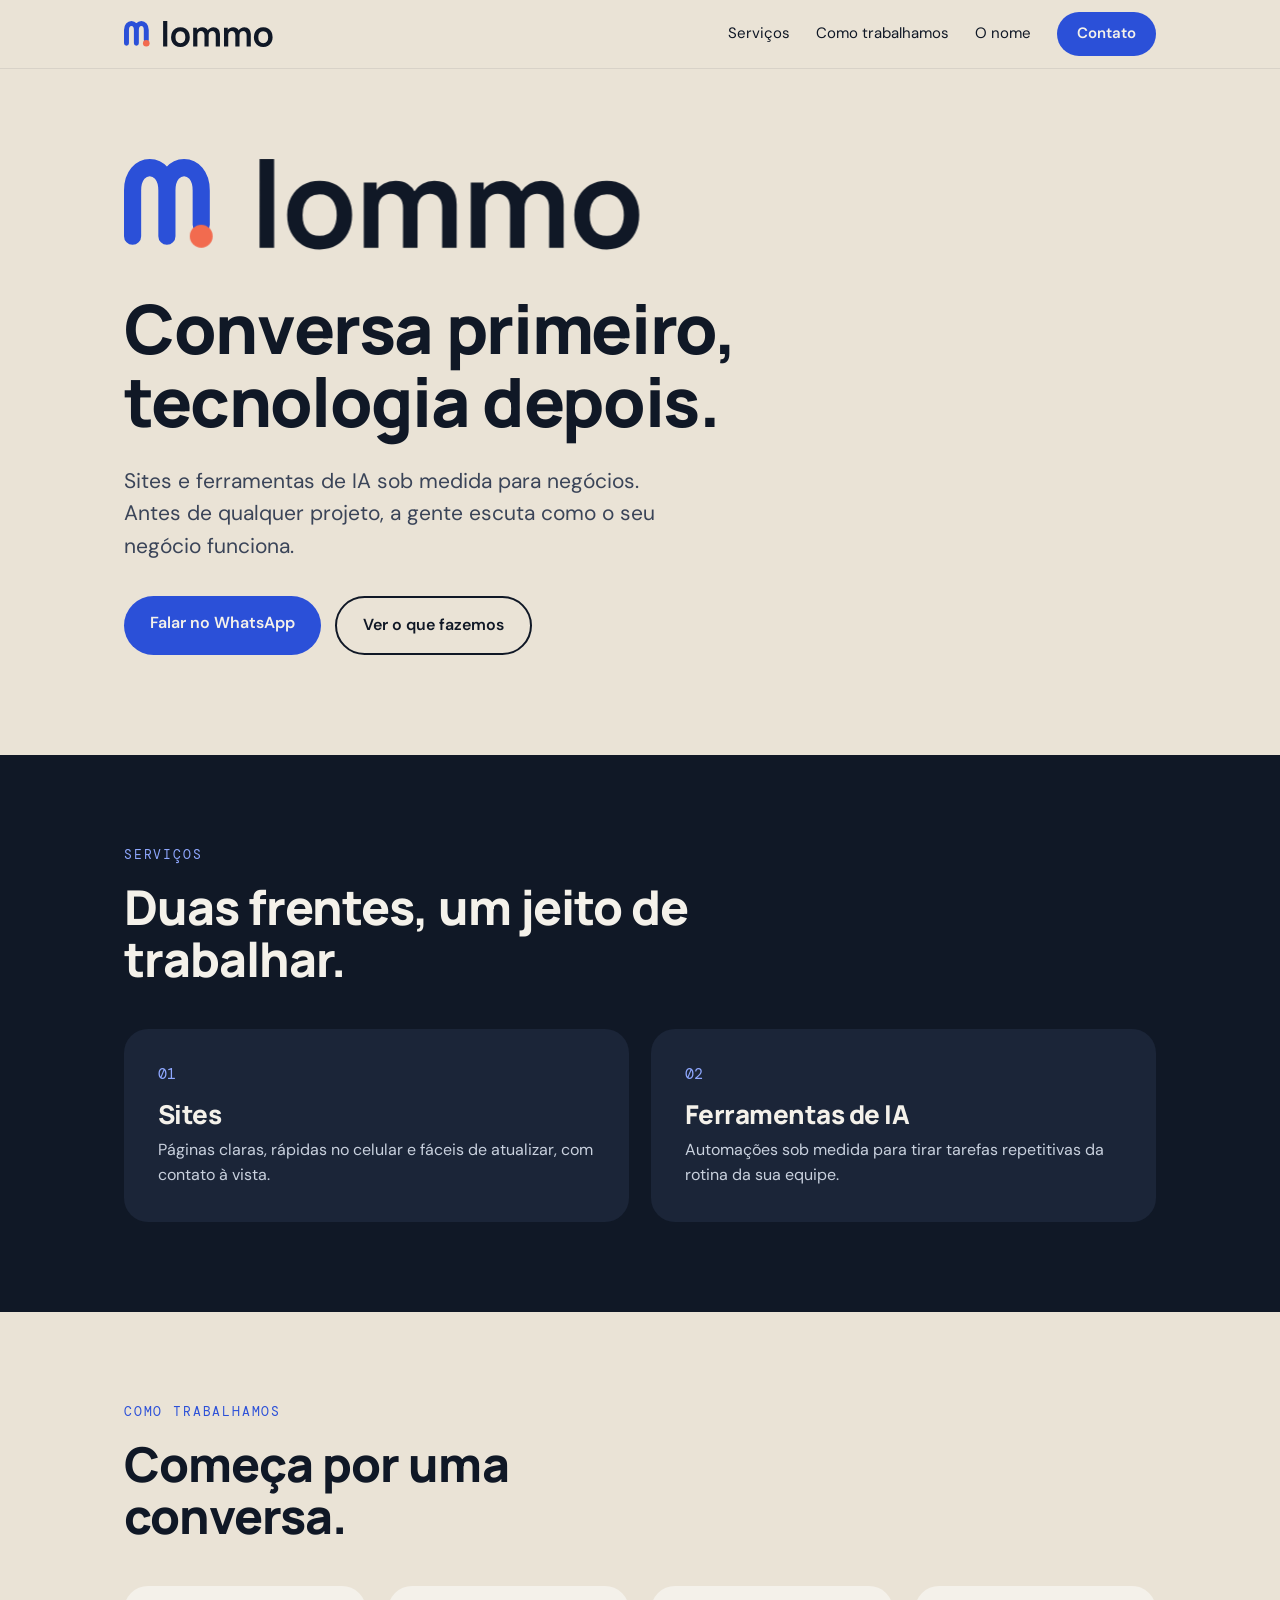
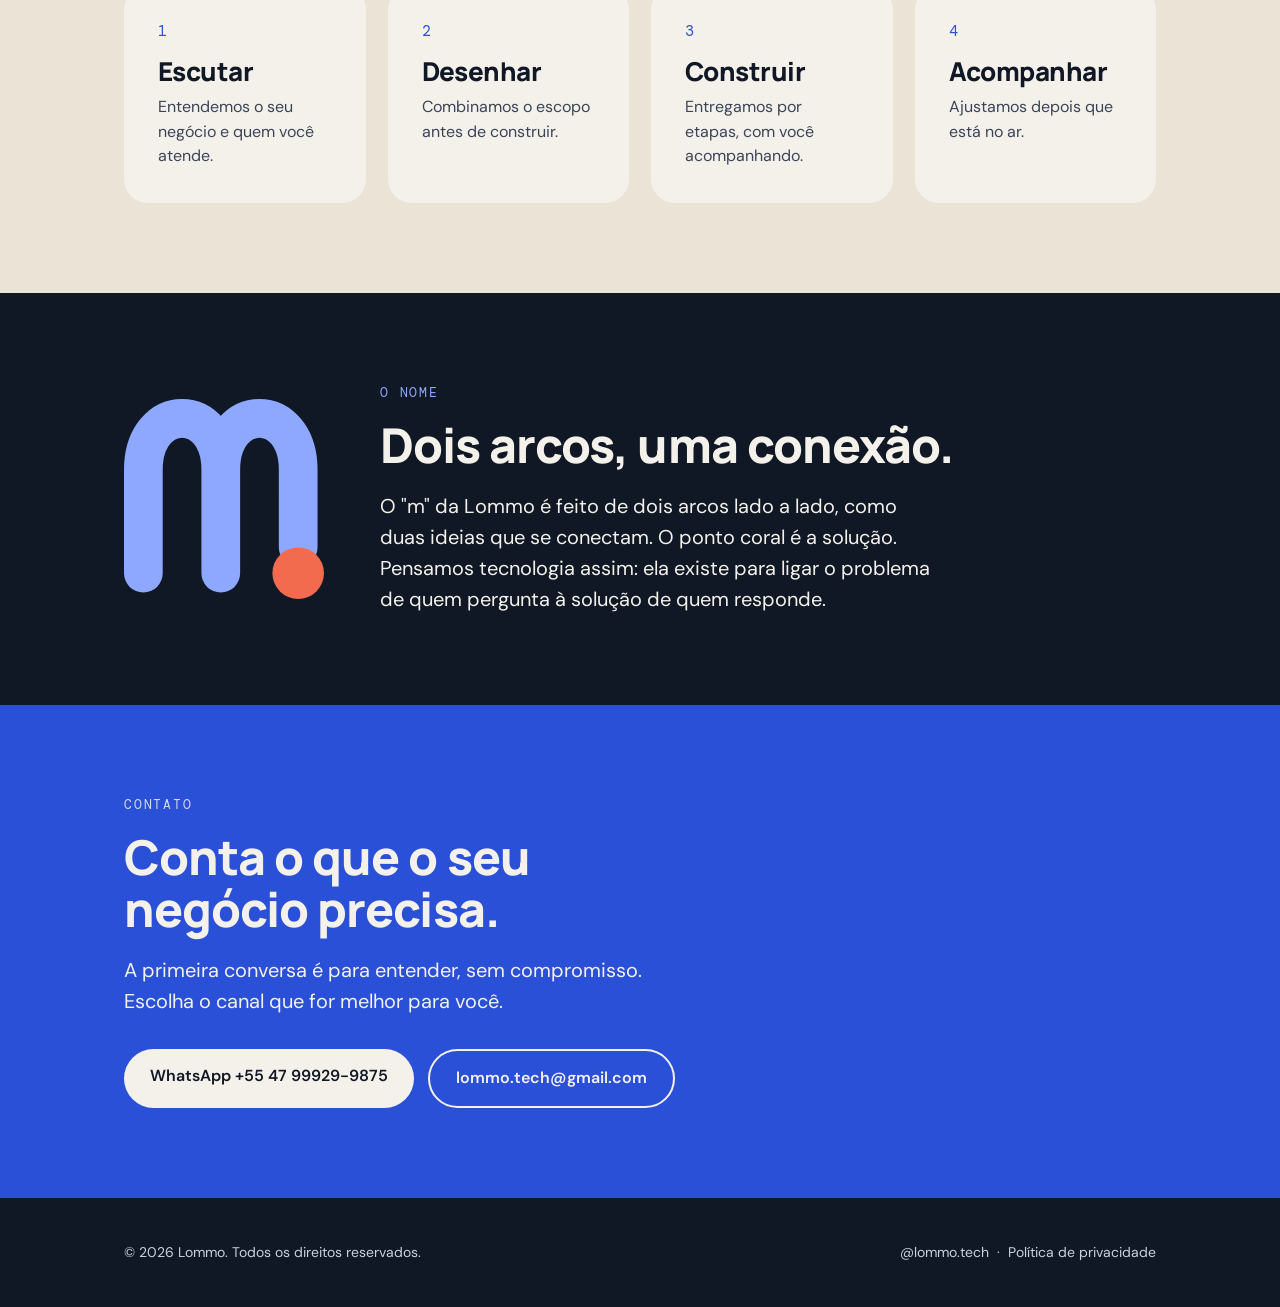
==== index.html @ befaa630 "Add files via upload" ====
<!DOCTYPE html><html lang="pt-BR"><head><meta charset="utf-8"><meta name="viewport" content="width=device-width,initial-scale=1"><title>Lommo | Sites e Ferramentas de IA para negócios</title><meta name="description" content="Sites e Ferramentas de IA para negócios. Conversa primeiro, tecnologia depois."><link rel="canonical" href="https://lommo.com.br/"><meta name="theme-color" content="#EAE3D6"><meta property="og:type" content="website"><meta property="og:title" content="Lommo | Sites e Ferramentas de IA para negócios"><meta property="og:description" content="Sites e Ferramentas de IA para negócios. Conversa primeiro, tecnologia depois."><meta property="og:url" content="https://lommo.com.br/"><meta property="og:image" content="https://lommo.com.br/assets/og.png"><meta property="og:locale" content="pt_BR"><meta name="twitter:card" content="summary_large_image"><link rel="icon" href="assets/favicon.svg" type="image/svg+xml"><link rel="preload" href="assets/fonts/manrope.woff2" as="font" type="font/woff2" crossorigin><style>@font-face{font-family:'Manrope';src:url(assets/fonts/manrope.woff2) format('woff2');font-weight:200 800;font-display:swap}
@font-face{font-family:'DM Sans';src:url(assets/fonts/dmsans.woff2) format('woff2');font-weight:100 1000;font-display:swap}
@font-face{font-family:'DM Mono';src:url(assets/fonts/dmmono-400.woff2) format('woff2');font-weight:400;font-display:swap}
:root{--noite:#101826;--areia:#EAE3D6;--cob:#2B50D8;--coral:#F26B4F;--papel:#F4F1EA;--graf:#3A4458}
*{box-sizing:border-box;margin:0;padding:0}html{scroll-behavior:smooth}
body{font-family:'DM Sans',system-ui,sans-serif;background:var(--areia);color:var(--noite);line-height:1.55;-webkit-font-smoothing:antialiased}
h1,h2,h3{font-family:'Manrope',system-ui,sans-serif;letter-spacing:-.02em;font-weight:800;line-height:1.08}
a{color:inherit}.wrap{max-width:1080px;margin:0 auto;padding:0 24px}
.lg{display:block;overflow:visible;--s:#2B50D8;--d:#F26B4F;--w:#101826}.lg .p{fill:none;stroke:var(--s);stroke-width:9;stroke-linecap:round;stroke-linejoin:round}.lg .c{fill:var(--d)}.lg .w{fill:var(--w)}
.lg.neg{--s:#8FA8FF;--w:#F4F1EA}
header{position:sticky;top:0;background:rgba(234,227,214,.92);backdrop-filter:blur(8px);z-index:5;border-bottom:1px solid rgba(16,24,38,.08)}
header .wrap{display:flex;align-items:center;justify-content:space-between;height:68px}
header nav{display:flex;gap:26px;font-size:15px;align-items:center}header nav a{text-decoration:none}header nav a:hover{color:var(--cob)}
.btn{display:inline-block;background:var(--cob);color:var(--papel);padding:15px 26px;border-radius:999px;font-weight:600;text-decoration:none;transition:transform .2s,background .2s}
header nav a.btn:hover{color:var(--papel)}
.btn:hover{background:#2243b8;transform:translateY(-2px)}.btn.alt{background:transparent;color:inherit;border:2px solid currentColor}.btn.alt:hover{background:rgba(16,24,38,.06)}
.hero{padding:90px 0 100px}.hero .lg{width:min(520px,80vw);margin-bottom:44px}
.hero h1{font-size:clamp(38px,6vw,68px);max-width:14ch}.hero p{font-size:21px;max-width:560px;margin:26px 0 34px;color:var(--graf)}
.cta{display:flex;gap:14px;flex-wrap:wrap}
.k{font-family:'DM Mono',monospace;font-size:13px;letter-spacing:.14em;text-transform:uppercase;color:var(--cob);margin-bottom:16px}
section{padding:90px 0}section h2{font-size:clamp(30px,4.4vw,48px);max-width:18ch}
.dark{background:var(--noite);color:var(--papel)}.dark .k{color:#8FA8FF}
.grid{display:grid;grid-template-columns:repeat(auto-fit,minmax(240px,1fr));gap:22px;margin-top:44px}
.card{background:var(--papel);border-radius:24px;padding:34px}.card h3{font-size:26px;margin:14px 0 10px}.card p{color:var(--graf)}
.card .n{font-family:'DM Mono',monospace;color:var(--cob);font-size:15px}
.dark .card{background:#1B2538}.dark .card p{color:#C9D1DE}.dark .card .n{color:#8FA8FF}
.name{display:grid;grid-template-columns:auto 1fr;gap:56px;align-items:center}.name .lg{width:200px}.name p{font-size:20px;max-width:560px;margin-top:20px}
.contact{background:var(--cob);color:var(--papel)}.contact .k{color:#F4F1EA;opacity:.85}.contact p{font-size:20px;margin:20px 0 32px;max-width:520px}
.contact .btn{background:var(--papel);color:var(--noite)}.contact .btn.alt{background:transparent;color:var(--papel)}
footer{background:var(--noite);color:#C9D1DE;padding:44px 0;font-size:14px}footer .wrap{display:flex;justify-content:space-between;gap:20px;flex-wrap:wrap;align-items:center}
footer a{text-decoration:none}footer a:hover{color:#fff}
.anim .p{stroke-dasharray:1;stroke-dashoffset:1;animation:dr 1.9s cubic-bezier(.6,0,.2,1) .3s forwards}
.anim .c{transform-box:fill-box;transform-origin:center;transform:scale(0);animation:pop .5s cubic-bezier(.3,1.6,.5,1) 1.9s forwards}
.anim .w{opacity:0;animation:rise 1s cubic-bezier(.2,.7,.2,1) 1.6s forwards}
@keyframes dr{to{stroke-dashoffset:0}}@keyframes pop{to{transform:scale(1)}}@keyframes rise{to{opacity:1}}
.rv{opacity:0;transform:translateY(18px);transition:opacity .7s,transform .7s}.rv.in{opacity:1;transform:none}
@media(max-width:720px){header nav a:not(.btn){display:none}.name{grid-template-columns:1fr;gap:28px}section{padding:64px 0}.hero{padding:56px 0 70px}}
@media(prefers-reduced-motion:reduce){.anim .p{animation:none;stroke-dashoffset:0}.anim .c{animation:none;transform:none}.anim .w{animation:none;opacity:1}.rv{opacity:1;transform:none;transition:none}html{scroll-behavior:auto}}
</style><script type="application/ld+json">{"@context":"https://schema.org","@type":"ProfessionalService","name":"Lommo","url":"https://lommo.com.br","email":"lommo.tech@gmail.com","description":"Sites e ferramentas de IA sob medida para negócios.","sameAs":["https://instagram.com/lommo.tech"]}</script></head><body><svg width="0" height="0" style="position:absolute" aria-hidden="true"><defs><path id="wm" d="M5.061224489795918 0.0V-46.5H12.674028669084821V0.0ZM36.51459238480548 0.9489795918367346Q31.374288193060426 0.9489795918367346 27.552017647879463 -1.3602040816326528Q23.7297471026985 -3.6693877551020404 21.623547020737007 -7.736820049675143Q19.51734693877551 -11.804252344248246 19.51734693877551 -17.092178157884245Q19.51734693877551 -22.443369277642695 21.668359624123084 -26.505528819804287Q23.819372309470662 -30.567688361965878 27.64427923085738 -32.83996662996253Q31.4691861522441 -35.11224489795918 36.51459238480548 -35.11224489795918Q41.660169328962056 -35.11224489795918 45.49561982446787 -32.80569760069555Q49.33107031997369 -30.499150303431918 51.44781397605429 -26.436990761270327Q53.564557632134886 -22.374831219108735 53.564557632134886 -17.092178157884245Q53.564557632134886 -11.762074186363998 51.43199764952368 -7.697278267996651Q49.29943766691247 -3.6324823496293046 45.46135079520089 -1.341751378896285Q41.62326392348932 0.9489795918367346 36.51459238480548 0.9489795918367346ZM36.51459238480548 -6.189346375757334Q41.043380861866225 -6.189346375757334 43.27086969492386 -9.236655535016741Q45.4983585279815 -12.283964694276147 45.4983585279815 -17.092178157884245Q45.4983585279815 -22.053282134386958 43.241873418068394 -25.013600532376035Q40.985388308155294 -27.973918930365112 36.51459238480548 -27.973918930365112Q33.44619414660396 -27.973918930365112 31.471768468740038 -26.59261225486288Q29.497342790876115 -25.211305579360648 28.540444416902503 -22.76502262037627Q27.583546042928887 -20.3187396613919 27.583546042928887 -17.092178157884245Q27.583546042928887 -12.109987033143334 29.850576657665016 -9.149666704450334Q32.117607272401145 -6.189346375757334 36.51459238480548 -6.189346375757334ZM100.7816210688377 0.0 100.79216657366071 -20.74054440868144Q100.79216657366071 -24.27287535375478 99.0444441503408 -26.249927754304842Q97.29672172702088 -28.226980154854907 94.33905128946108 -28.226980154854907Q92.49908079809072 -28.226980154854907 91.04659968784877 -27.37553296770368Q89.59411857760682 -26.524085780552454 88.7400234300263 -24.908170583296794Q87.88592828244579 -23.292255386041134 87.88592828244579 -21.02521125637755L84.49071592992665 -23.028563705755737Q84.4643521678691 -26.581970214843746 86.09342993911432 -29.286563982282363Q87.72250771035954 -31.99115774972098 90.4982701204261 -33.49898152254065Q93.27403253049266 -35.00680529536033 96.69035906110491 -35.00680529536033Q102.37367180026307 -35.00680529536033 105.38932127660634 -31.614211942711655Q108.40497075294961 -28.221618590062977 108.40497075294961 -22.670093769929846L108.3944252481266 0.0ZM59.70136183135364 0.0V-34.16326530612245H66.43901267538266V-23.566415342992663H67.36688581194196V0.0ZM80.27312410315689 0.0 80.2836696079799 -20.666725874920278Q80.2836696079799 -24.22542058205118 78.54385631327726 -26.226200368453043Q76.80404301857462 -28.226980154854907 73.80946331413425 -28.226980154854907Q70.90450495505819 -28.226980154854907 69.13569538350006 -26.23146925945671Q67.36688581194196 -24.23595836405851 67.36688581194196 -21.02521125637755L63.97167345942283 -23.302731385522957Q63.97167345942283 -26.64524710518973 65.61656755719866 -29.289208081303805Q67.26146165497448 -31.933169057417885 70.0556748370735 -33.46998717638911Q72.84988801917251 -35.00680529536033 76.34002149932238 -35.00680529536033Q80.16754935128348 -35.00680529536033 82.73770144715601 -33.38036969243264Q85.30785354302853 -31.75393408950494 86.59689091273717 -28.95445008569834Q87.88592828244579 -26.15496608189174 87.88592828244579 -22.638457255460775L87.87538277762276 0.0ZM156.89794759944994 0.0 156.90849310427296 -20.74054440868144Q156.90849310427296 -24.27287535375478 155.16077068095305 -26.249927754304842Q153.41304825763314 -28.226980154854907 150.45537782007335 -28.226980154854907Q148.61540732870296 -28.226980154854907 147.162926218461 -27.37553296770368Q145.71044510821906 -26.524085780552454 144.85634996063857 -24.908170583296794Q144.00225481305804 -23.292255386041134 144.00225481305804 -21.02521125637755L140.6070424605389 -23.028563705755737Q140.58067869848134 -26.581970214843746 142.20975646972656 -29.286563982282363Q143.83883424097178 -31.99115774972098 146.61459665103834 -33.49898152254065Q149.3903590611049 -35.00680529536033 152.80668559171716 -35.00680529536033Q158.48999833087532 -35.00680529536033 161.5056478072186 -31.614211942711655Q164.52129728356186 -28.221618590062977 164.52129728356186 -22.670093769929846L164.51075177873884 0.0ZM115.81768836196588 0.0V-34.16326530612245H122.5553392059949V-23.566415342992663H123.48321234255421V0.0ZM136.38945063376914 0.0 136.39999613859214 -20.666725874920278Q136.39999613859214 -24.22542058205118 134.66018284388952 -26.226200368453043Q132.92036954918686 -28.226980154854907 129.9257898447465 -28.226980154854907Q127.02083148567044 -28.226980154854907 125.25202191411233 -26.23146925945671Q123.48321234255421 -24.23595836405851 123.48321234255421 -21.02521125637755L120.08799999003507 -23.302731385522957Q120.08799999003507 -26.64524710518973 121.7328940878109 -29.289208081303805Q123.37778818558674 -31.933169057417885 126.17200136768574 -33.46998717638911Q128.96621454978475 -35.00680529536033 132.45634802993465 -35.00680529536033Q136.28387588189574 -35.00680529536033 138.85402797776828 -33.38036969243264Q141.4241800736408 -31.75393408950494 142.71321744334944 -28.95445008569834Q144.00225481305804 -26.15496608189174 144.00225481305804 -22.638457255460775L143.99170930823502 0.0ZM187.08602095623405 0.9489795918367346Q181.945716764489 0.9489795918367346 178.12344621930805 -1.3602040816326528Q174.30117567412708 -3.6693877551020404 172.19497559216558 -7.736820049675143Q170.08877551020407 -11.804252344248246 170.08877551020407 -17.092178157884245Q170.08877551020407 -22.443369277642695 172.23978819555165 -26.505528819804287Q174.39080088089923 -30.567688361965878 178.21570780228595 -32.83996662996253Q182.04061472367266 -35.11224489795918 187.08602095623405 -35.11224489795918Q192.23159790039062 -35.11224489795918 196.06704839589645 -32.80569760069555Q199.90249889140227 -30.499150303431918 202.01924254748286 -26.436990761270327Q204.13598620356345 -22.374831219108735 204.13598620356345 -17.092178157884245Q204.13598620356345 -11.762074186363998 202.00342622095224 -7.697278267996651Q199.87086623834102 -3.6324823496293046 196.03277936662946 -1.341751378896285Q192.1946924949179 0.9489795918367346 187.08602095623405 0.9489795918367346ZM187.08602095623405 -6.189346375757334Q191.6148094332948 -6.189346375757334 193.84229826635243 -9.236655535016741Q196.06978709941006 -12.283964694276147 196.06978709941006 -17.092178157884245Q196.06978709941006 -22.053282134386958 193.81330198949695 -25.013600532376035Q191.55681687958386 -27.973918930365112 187.08602095623405 -27.973918930365112Q184.01762271803253 -27.973918930365112 182.0431970401686 -26.59261225486288Q180.0687713623047 -25.211305579360648 179.11187298833107 -22.76502262037627Q178.15497461435746 -20.3187396613919 178.15497461435746 -17.092178157884245Q178.15497461435746 -12.109987033143334 180.4220052290936 -9.149666704450334Q182.6890358438297 -6.189346375757334 187.08602095623405 -6.189346375757334Z"/></defs></svg><header><div class="wrap"><a href="/" aria-label="Lommo, início"><svg class="lg " style="width:150px" viewBox="16.275 16.275 272.69 46.5" role="img" aria-label="Lommo"><g transform="translate(6.775 6.775)"><path class="p" d="M14 50 V26 C14 10 32 10 32 26 V50 M32 26 C32 10 50 10 50 26 V44"/><circle class="c" cx="50" cy="50" r="6"/></g><use href="#wm" class="w" transform="translate(82.305 62.775)"/></svg></a><nav aria-label="Principal"><a href="/#servicos">Serviços</a><a href="/#como">Como trabalhamos</a><a href="/#nome">O nome</a><a class="btn" href="/#contato" style="padding:10px 20px">Contato</a></nav></div></header>
<main id="topo"><div class="hero"><div class="wrap"><svg class="lg anim" style="" viewBox="16.275 16.275 272.69 46.5" role="img" aria-label="Lommo"><g transform="translate(6.775 6.775)"><path class="p" pathLength="1" d="M14 50 V26 C14 10 32 10 32 26 V50 M32 26 C32 10 50 10 50 26 V44"/><circle class="c" cx="50" cy="50" r="6"/></g><use href="#wm" class="w" transform="translate(82.305 62.775)"/></svg><h1>Conversa primeiro, tecnologia depois.</h1><p>Sites e ferramentas de IA sob medida para negócios. Antes de qualquer projeto, a gente escuta como o seu negócio funciona.</p><div class="cta"><a class="btn" href="https://wa.me/5547999299875?text=Ol%C3%A1%2C%20vim%20pelo%20site%20da%20Lommo.">Falar no WhatsApp</a><a class="btn alt" href="#servicos">Ver o que fazemos</a></div></div></div>
<section id="servicos" class="dark"><div class="wrap"><div class="k rv">Serviços</div><h2 class="rv">Duas frentes, um jeito de trabalhar.</h2>
<div class="grid"><div class="card rv"><div class="n">01</div><h3>Sites</h3><p>Páginas claras, rápidas no celular e fáceis de atualizar, com contato à vista.</p></div>
<div class="card rv"><div class="n">02</div><h3>Ferramentas de IA</h3><p>Automações sob medida para tirar tarefas repetitivas da rotina da sua equipe.</p></div></div></div></section>
<section id="como"><div class="wrap"><div class="k rv">Como trabalhamos</div><h2 class="rv">Começa por uma conversa.</h2>
<div class="grid"><div class="card rv"><div class="n">1</div><h3>Escutar</h3><p>Entendemos o seu negócio e quem você atende.</p></div><div class="card rv"><div class="n">2</div><h3>Desenhar</h3><p>Combinamos o escopo antes de construir.</p></div><div class="card rv"><div class="n">3</div><h3>Construir</h3><p>Entregamos por etapas, com você acompanhando.</p></div><div class="card rv"><div class="n">4</div><h3>Acompanhar</h3><p>Ajustamos depois que está no ar.</p></div></div></div></section>
<!-- PROJETOS (desativado por enquanto): descomente e preencha quando o Felipe autorizar a divulgação de cases.
<section id="projetos"><div class="wrap"><div class="k">Projetos</div><h2>[Título]</h2><div class="grid"><div class="card"><h3>[Projeto]</h3><p>[O que foi feito e para quem.]</p></div></div></div></section> -->
<section id="nome" class="dark"><div class="wrap name"><div class="rv"><svg class="lg neg" style="" viewBox="9.5 9.5 46.5 46.5" role="img" aria-label="Símbolo Lommo"><path class="p" d="M14 50 V26 C14 10 32 10 32 26 V50 M32 26 C32 10 50 10 50 26 V44"/><circle class="c" cx="50" cy="50" r="6"/></svg></div><div class="rv"><div class="k">O nome</div><h2>Dois arcos, uma conexão.</h2><p>O "m" da Lommo é feito de dois arcos lado a lado, como duas ideias que se conectam. O ponto coral é a solução. Pensamos tecnologia assim: ela existe para ligar o problema de quem pergunta à solução de quem responde.</p></div></div></section>
<section id="contato" class="contact"><div class="wrap"><div class="k">Contato</div><h2>Conta o que o seu negócio precisa.</h2><p>A primeira conversa é para entender, sem compromisso. Escolha o canal que for melhor para você.</p><div class="cta"><a class="btn" href="https://wa.me/5547999299875">WhatsApp +55 47 99929-9875</a><a class="btn alt" href="mailto:lommo.tech@gmail.com">lommo.tech@gmail.com</a></div></div></section></main>
<footer><div class="wrap"><div>© <span id="y">2026</span> Lommo. Todos os direitos reservados.</div><div><a href="https://instagram.com/lommo.tech" rel="noopener">@lommo.tech</a> &nbsp;·&nbsp; <a href="privacidade.html">Política de privacidade</a></div></div></footer>
<script>document.getElementById('y').textContent=new Date().getFullYear();
var io=new IntersectionObserver(function(e){e.forEach(function(x){if(x.isIntersecting){x.target.classList.add('in');io.unobserve(x.target)}})},{threshold:.15});
document.querySelectorAll('.rv').forEach(function(el){io.observe(el)});</script></body></html>
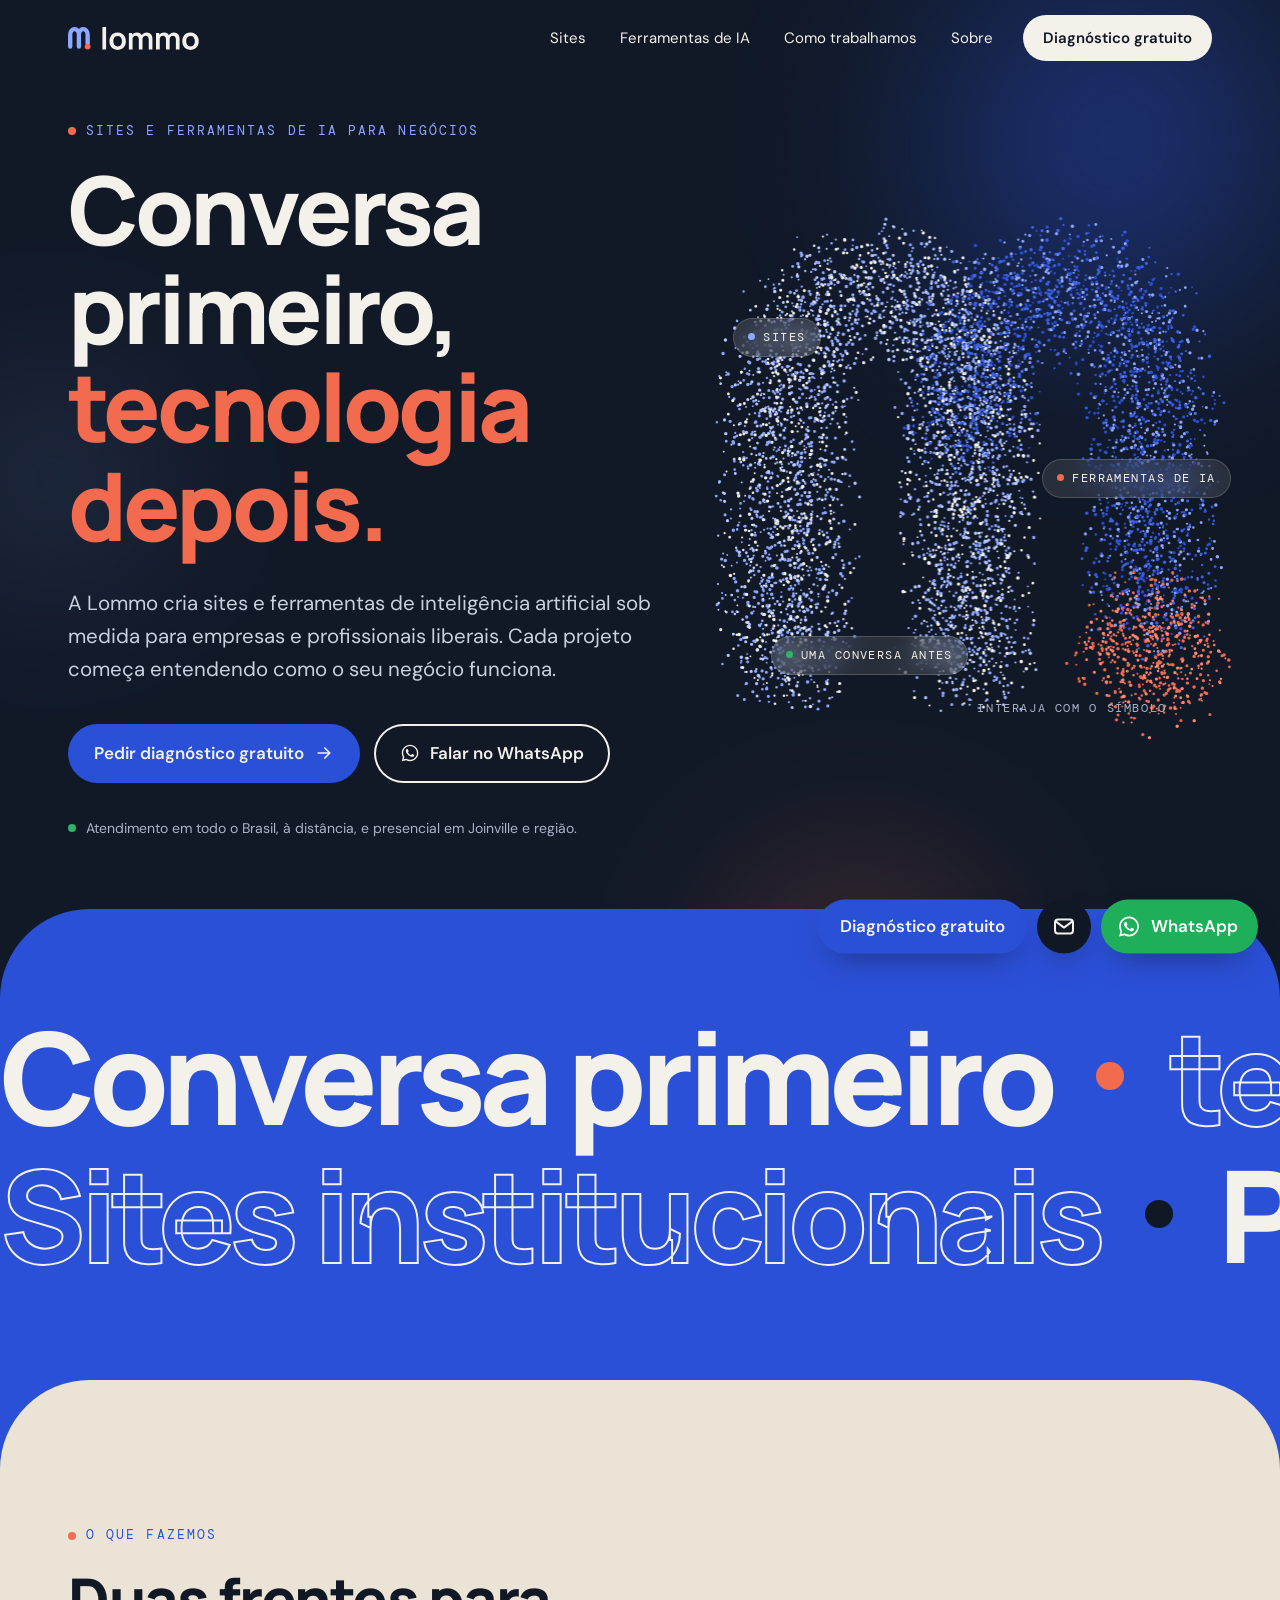
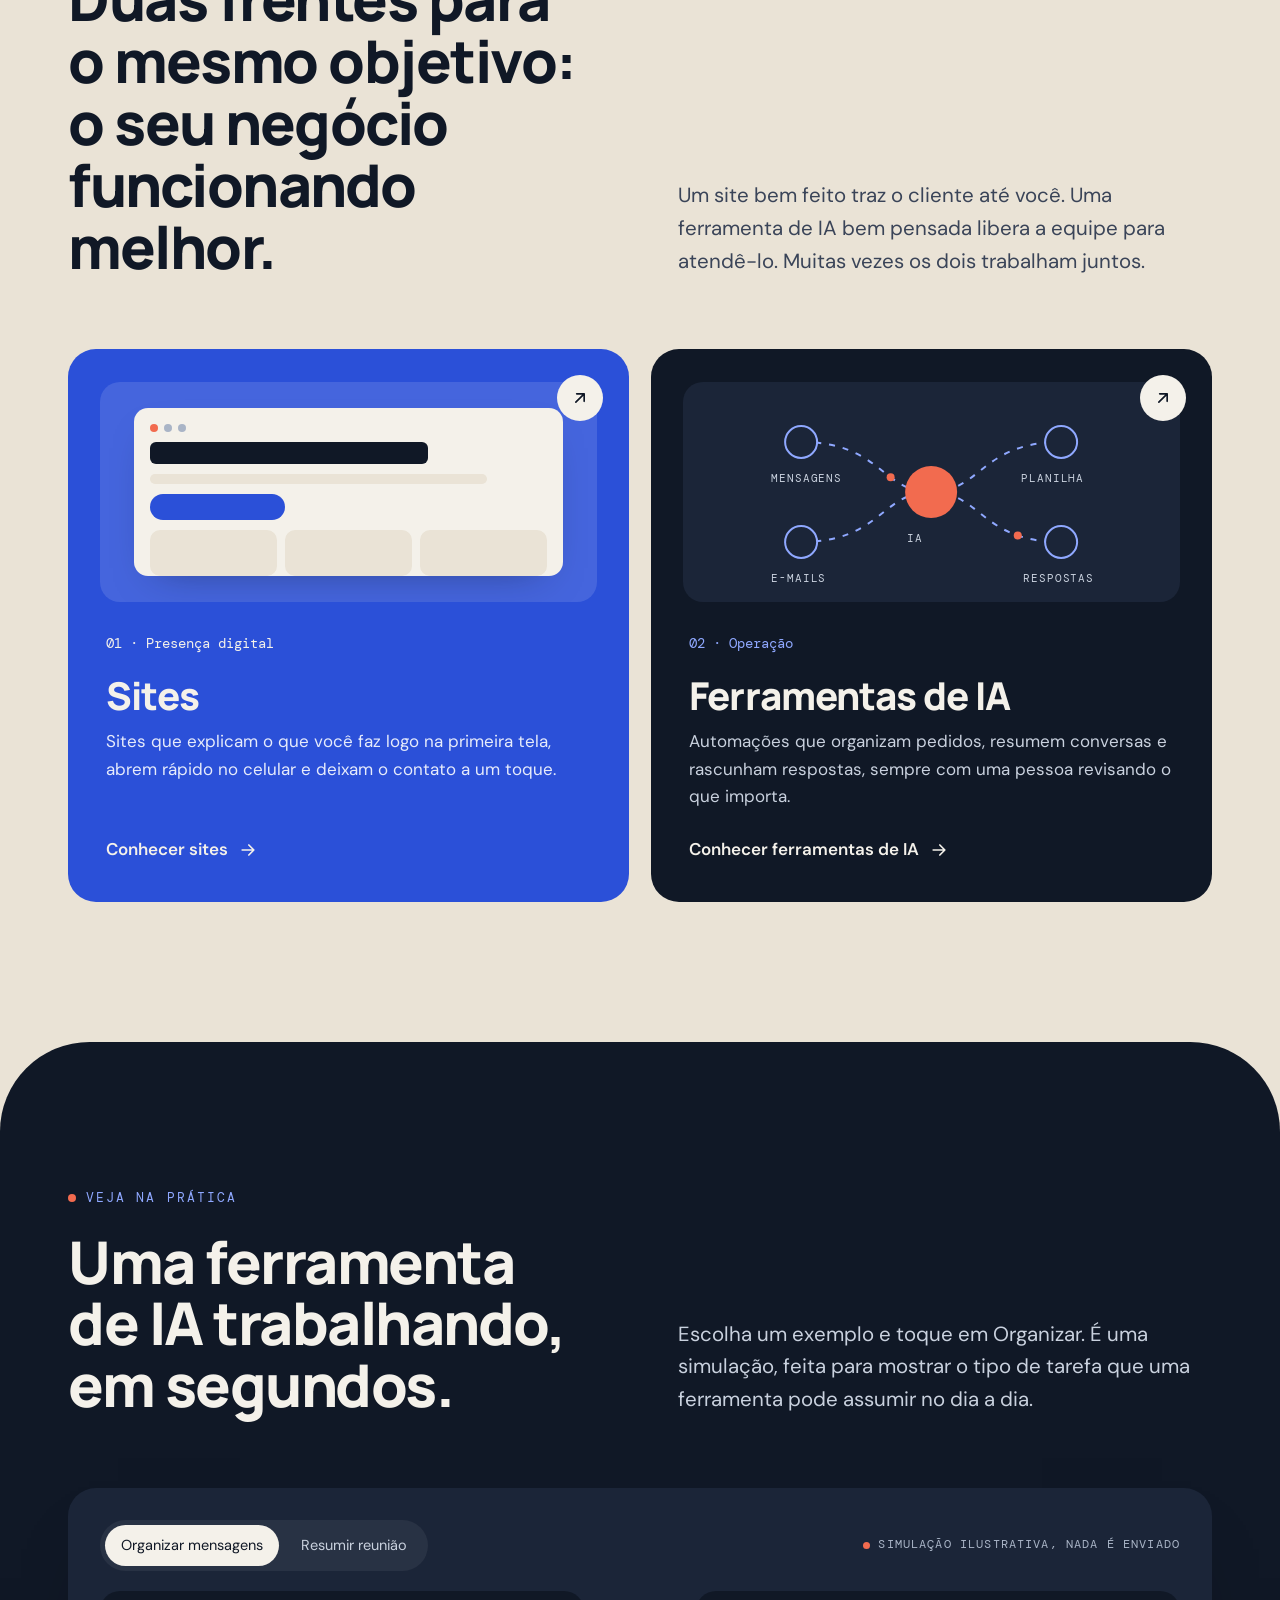
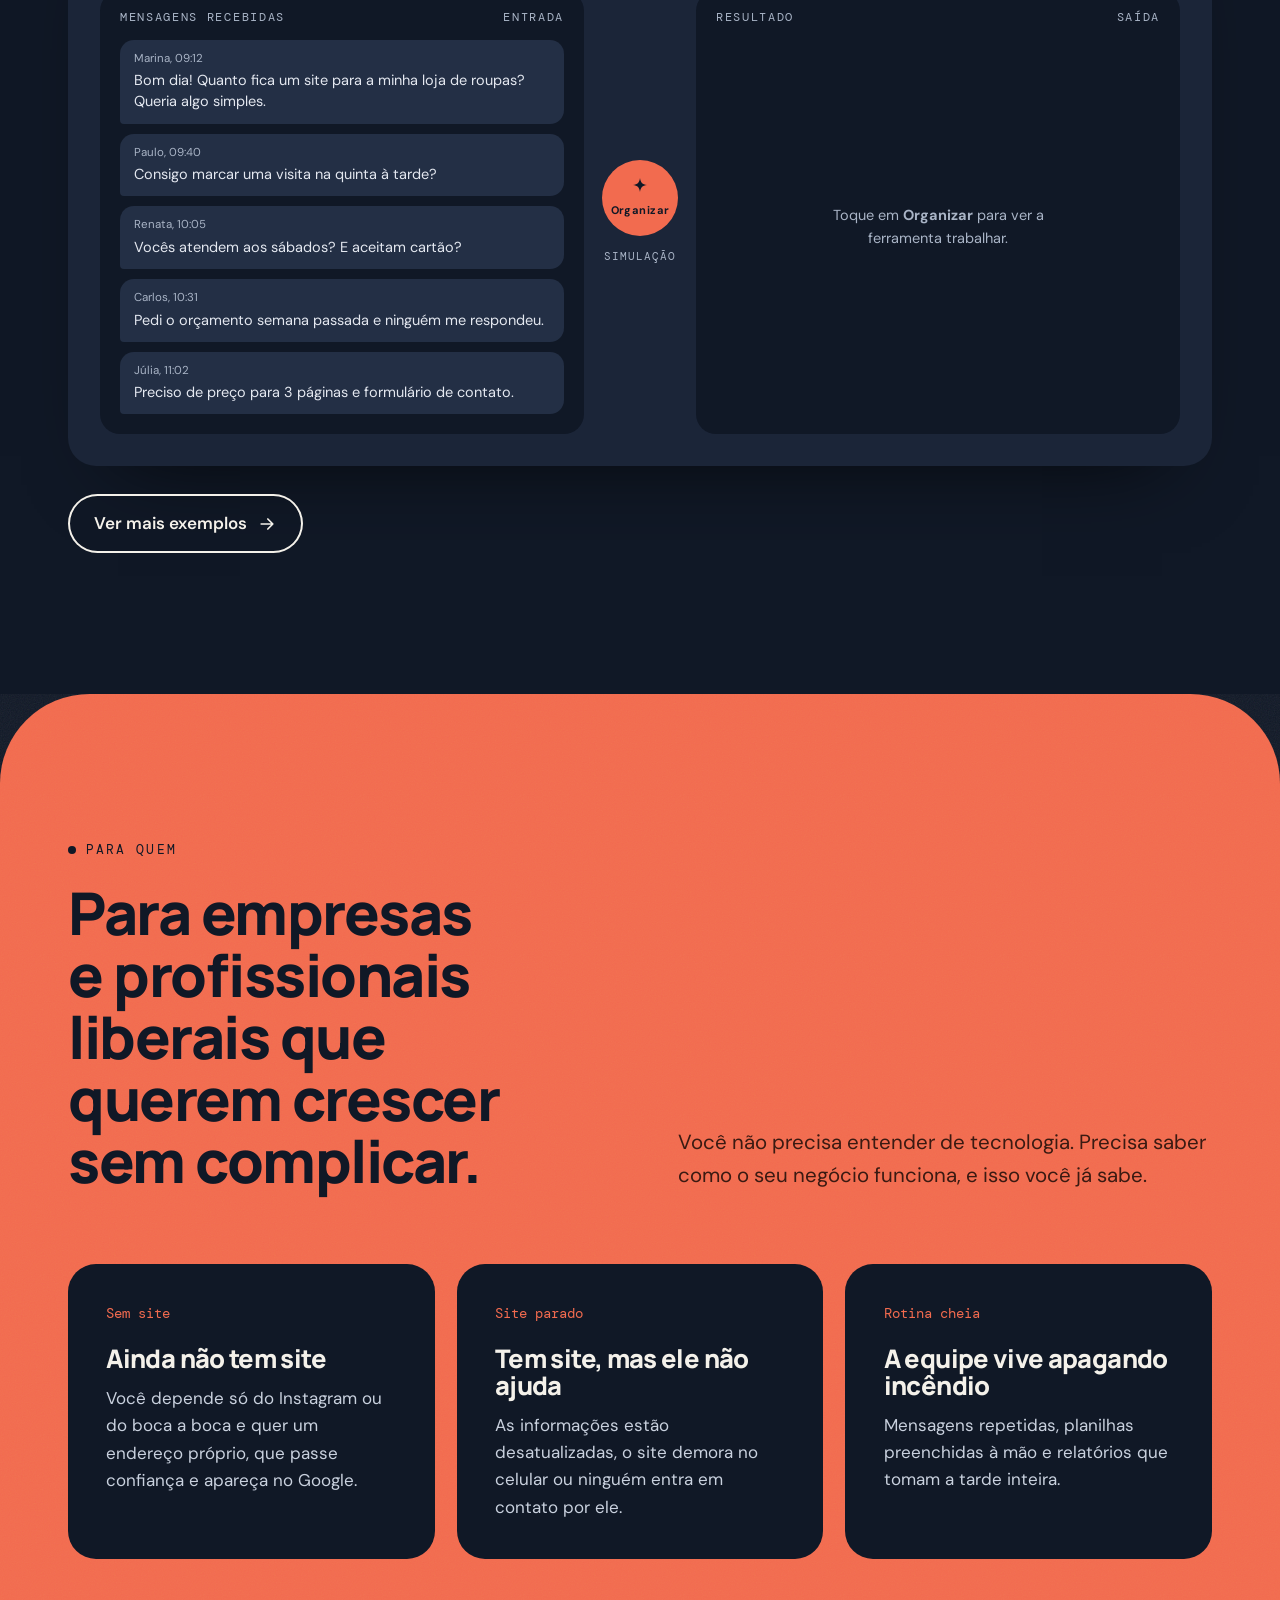
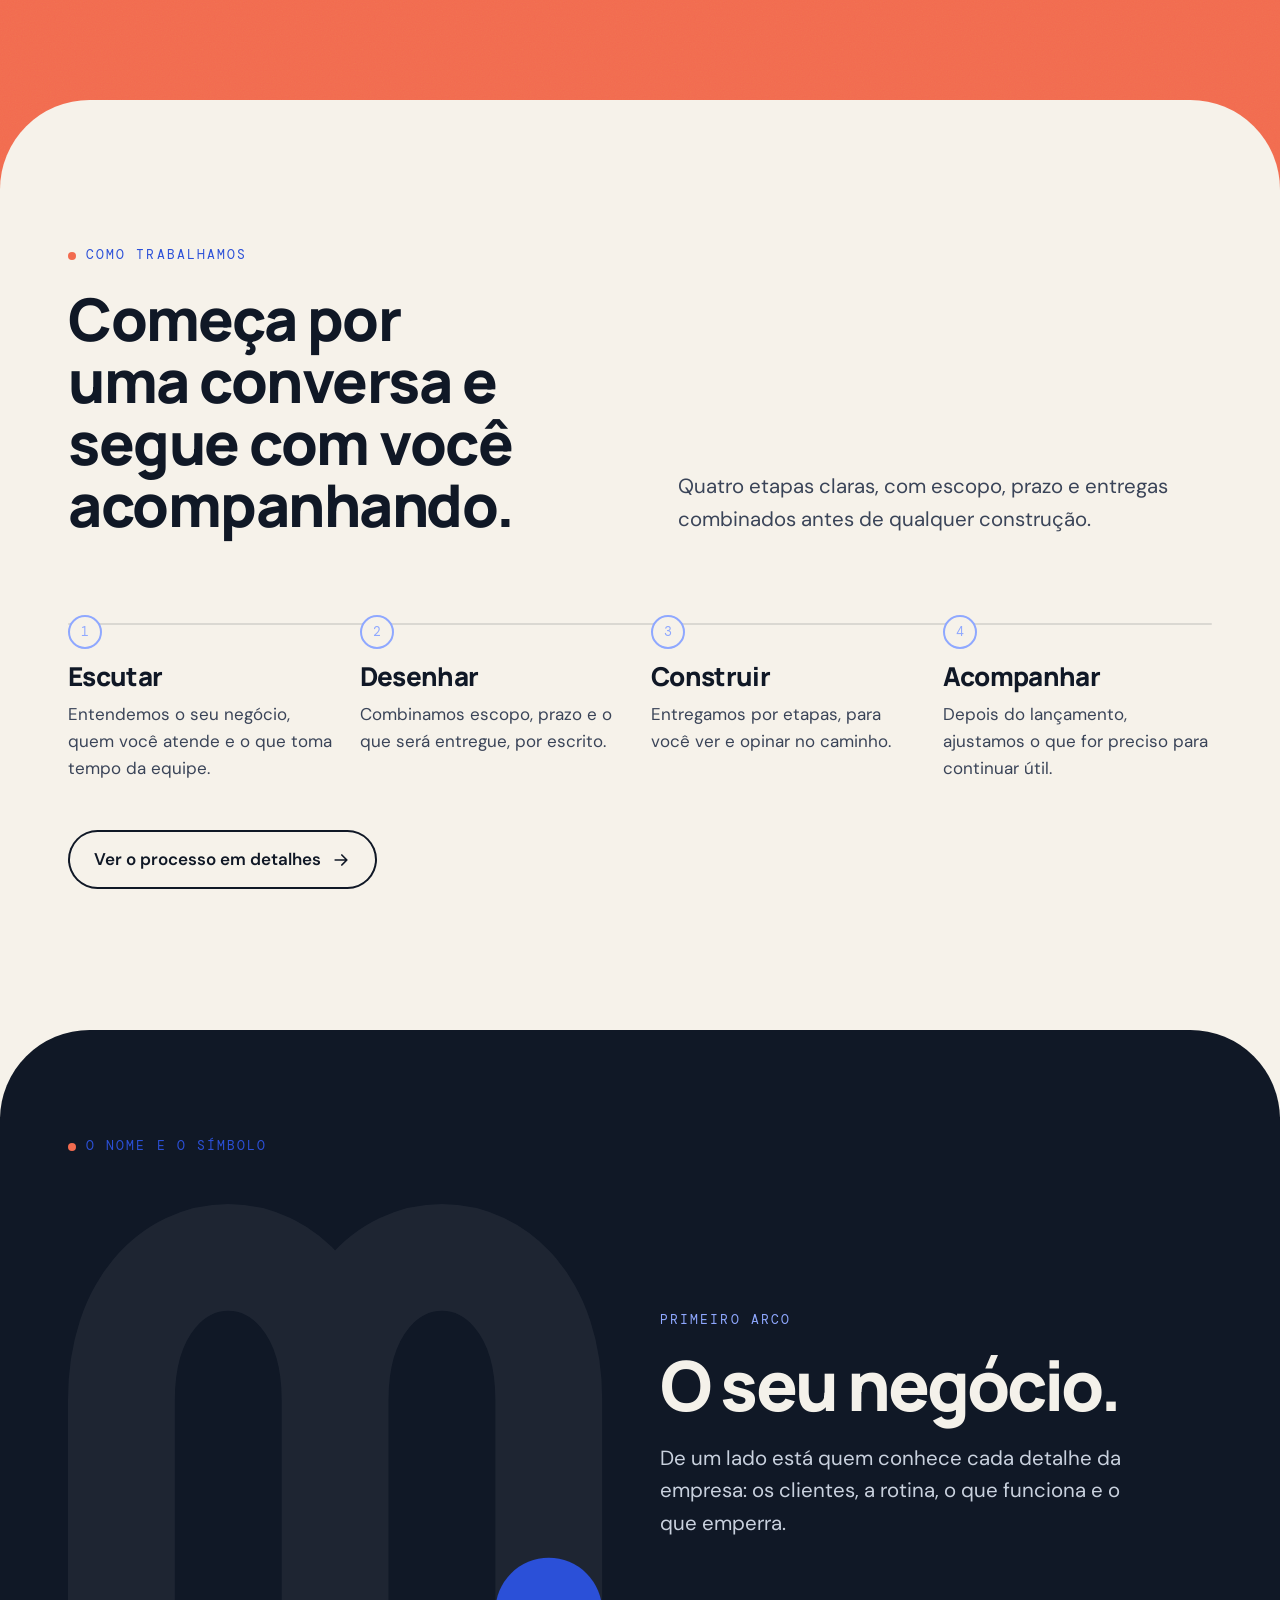
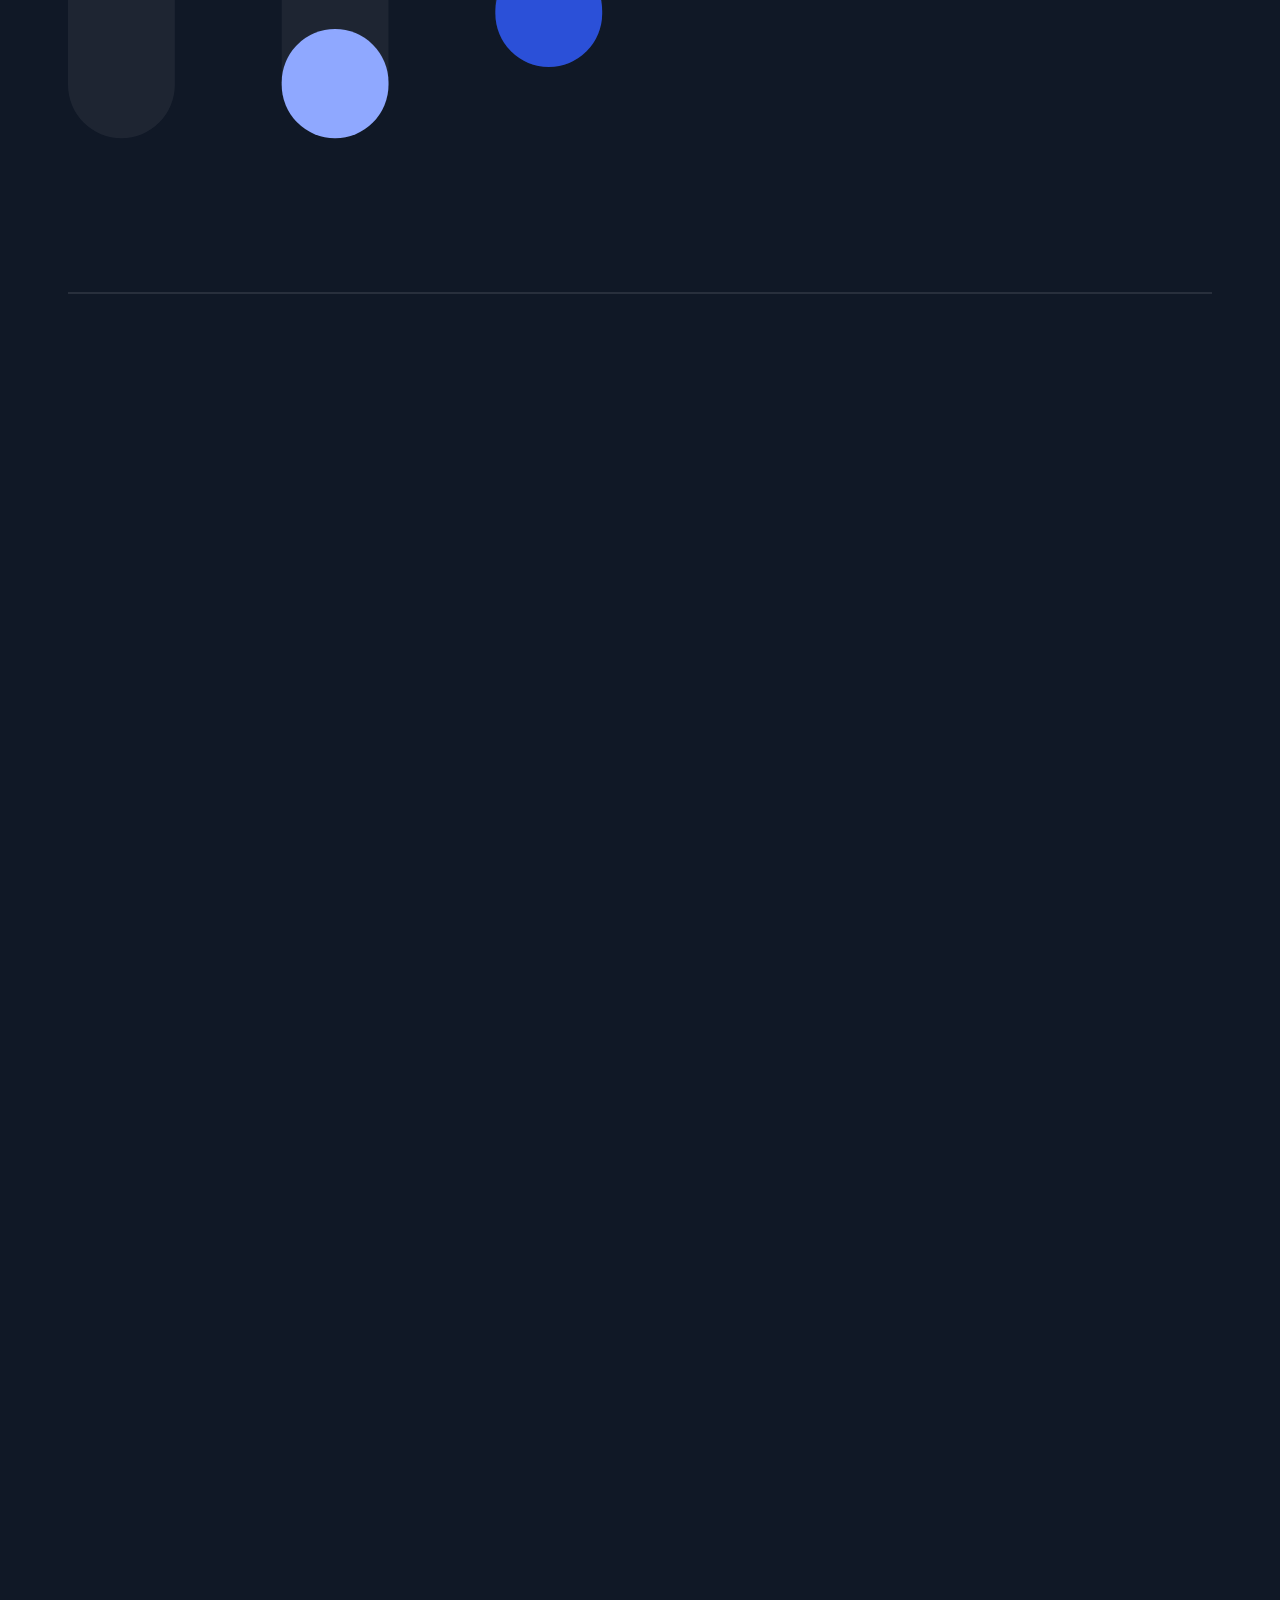
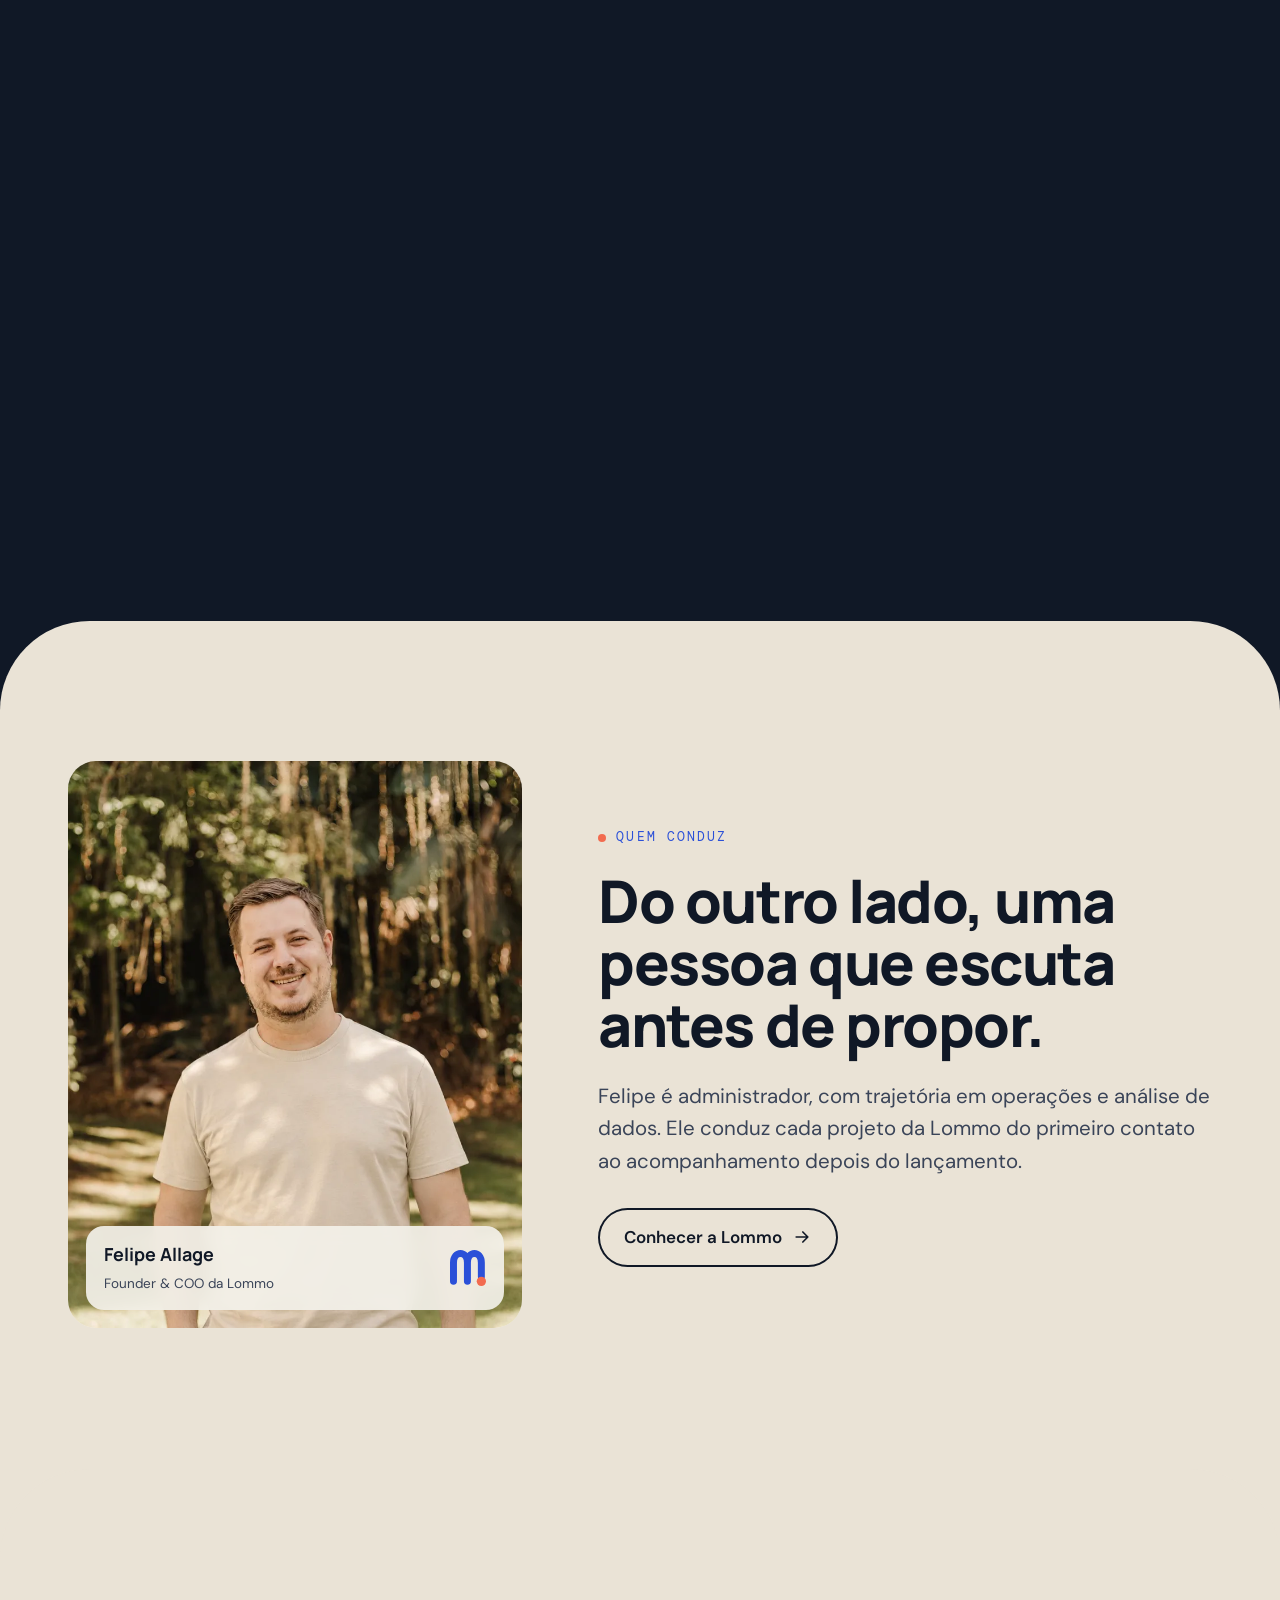
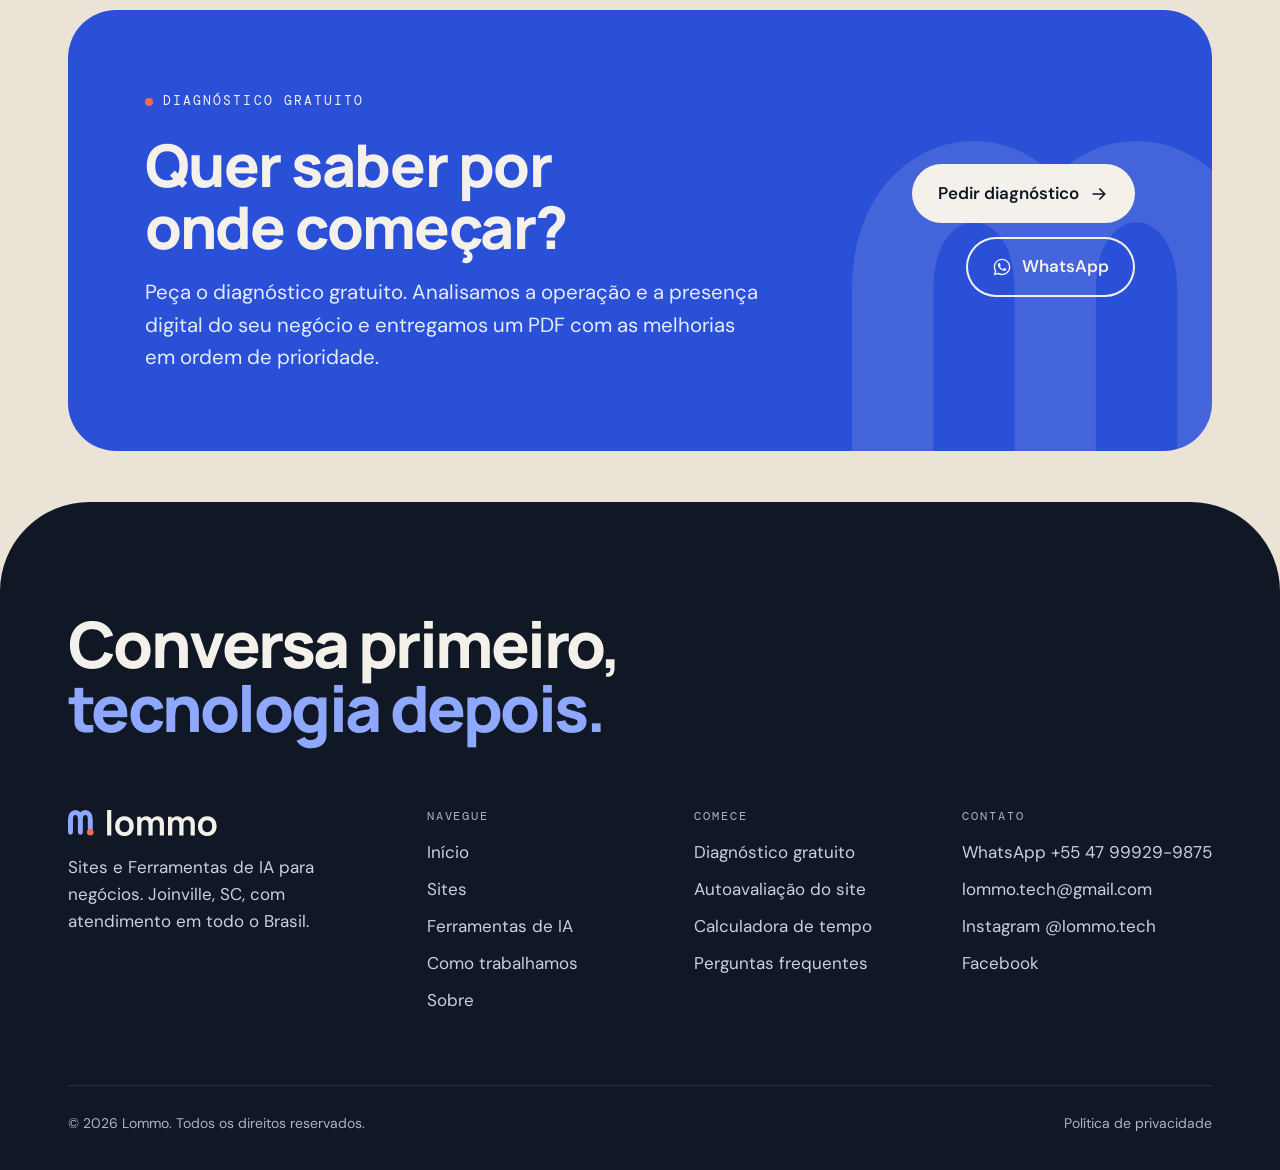
==== commit e6b0a522: "Site Lommo 2.0" ====
--- a/index.html
+++ b/index.html
@@ -1,53 +1,106 @@
-<!DOCTYPE html><html lang="pt-BR"><head><meta charset="utf-8"><meta name="viewport" content="width=device-width,initial-scale=1"><title>Lommo | Sites e Ferramentas de IA para negócios</title><meta name="description" content="Sites e Ferramentas de IA para negócios. Conversa primeiro, tecnologia depois."><link rel="canonical" href="https://lommo.com.br/"><meta name="theme-color" content="#EAE3D6"><meta property="og:type" content="website"><meta property="og:title" content="Lommo | Sites e Ferramentas de IA para negócios"><meta property="og:description" content="Sites e Ferramentas de IA para negócios. Conversa primeiro, tecnologia depois."><meta property="og:url" content="https://lommo.com.br/"><meta property="og:image" content="https://lommo.com.br/assets/og.png"><meta property="og:locale" content="pt_BR"><meta name="twitter:card" content="summary_large_image"><link rel="icon" href="assets/favicon.svg" type="image/svg+xml"><link rel="preload" href="assets/fonts/manrope.woff2" as="font" type="font/woff2" crossorigin><style>@font-face{font-family:'Manrope';src:url(assets/fonts/manrope.woff2) format('woff2');font-weight:200 800;font-display:swap}
-@font-face{font-family:'DM Sans';src:url(assets/fonts/dmsans.woff2) format('woff2');font-weight:100 1000;font-display:swap}
-@font-face{font-family:'DM Mono';src:url(assets/fonts/dmmono-400.woff2) format('woff2');font-weight:400;font-display:swap}
-:root{--noite:#101826;--areia:#EAE3D6;--cob:#2B50D8;--coral:#F26B4F;--papel:#F4F1EA;--graf:#3A4458}
-*{box-sizing:border-box;margin:0;padding:0}html{scroll-behavior:smooth}
-body{font-family:'DM Sans',system-ui,sans-serif;background:var(--areia);color:var(--noite);line-height:1.55;-webkit-font-smoothing:antialiased}
-h1,h2,h3{font-family:'Manrope',system-ui,sans-serif;letter-spacing:-.02em;font-weight:800;line-height:1.08}
-a{color:inherit}.wrap{max-width:1080px;margin:0 auto;padding:0 24px}
-.lg{display:block;overflow:visible;--s:#2B50D8;--d:#F26B4F;--w:#101826}.lg .p{fill:none;stroke:var(--s);stroke-width:9;stroke-linecap:round;stroke-linejoin:round}.lg .c{fill:var(--d)}.lg .w{fill:var(--w)}
-.lg.neg{--s:#8FA8FF;--w:#F4F1EA}
-header{position:sticky;top:0;background:rgba(234,227,214,.92);backdrop-filter:blur(8px);z-index:5;border-bottom:1px solid rgba(16,24,38,.08)}
-header .wrap{display:flex;align-items:center;justify-content:space-between;height:68px}
-header nav{display:flex;gap:26px;font-size:15px;align-items:center}header nav a{text-decoration:none}header nav a:hover{color:var(--cob)}
-.btn{display:inline-block;background:var(--cob);color:var(--papel);padding:15px 26px;border-radius:999px;font-weight:600;text-decoration:none;transition:transform .2s,background .2s}
-header nav a.btn:hover{color:var(--papel)}
-.btn:hover{background:#2243b8;transform:translateY(-2px)}.btn.alt{background:transparent;color:inherit;border:2px solid currentColor}.btn.alt:hover{background:rgba(16,24,38,.06)}
-.hero{padding:90px 0 100px}.hero .lg{width:min(520px,80vw);margin-bottom:44px}
-.hero h1{font-size:clamp(38px,6vw,68px);max-width:14ch}.hero p{font-size:21px;max-width:560px;margin:26px 0 34px;color:var(--graf)}
-.cta{display:flex;gap:14px;flex-wrap:wrap}
-.k{font-family:'DM Mono',monospace;font-size:13px;letter-spacing:.14em;text-transform:uppercase;color:var(--cob);margin-bottom:16px}
-section{padding:90px 0}section h2{font-size:clamp(30px,4.4vw,48px);max-width:18ch}
-.dark{background:var(--noite);color:var(--papel)}.dark .k{color:#8FA8FF}
-.grid{display:grid;grid-template-columns:repeat(auto-fit,minmax(240px,1fr));gap:22px;margin-top:44px}
-.card{background:var(--papel);border-radius:24px;padding:34px}.card h3{font-size:26px;margin:14px 0 10px}.card p{color:var(--graf)}
-.card .n{font-family:'DM Mono',monospace;color:var(--cob);font-size:15px}
-.dark .card{background:#1B2538}.dark .card p{color:#C9D1DE}.dark .card .n{color:#8FA8FF}
-.name{display:grid;grid-template-columns:auto 1fr;gap:56px;align-items:center}.name .lg{width:200px}.name p{font-size:20px;max-width:560px;margin-top:20px}
-.contact{background:var(--cob);color:var(--papel)}.contact .k{color:#F4F1EA;opacity:.85}.contact p{font-size:20px;margin:20px 0 32px;max-width:520px}
-.contact .btn{background:var(--papel);color:var(--noite)}.contact .btn.alt{background:transparent;color:var(--papel)}
-footer{background:var(--noite);color:#C9D1DE;padding:44px 0;font-size:14px}footer .wrap{display:flex;justify-content:space-between;gap:20px;flex-wrap:wrap;align-items:center}
-footer a{text-decoration:none}footer a:hover{color:#fff}
-.anim .p{stroke-dasharray:1;stroke-dashoffset:1;animation:dr 1.9s cubic-bezier(.6,0,.2,1) .3s forwards}
-.anim .c{transform-box:fill-box;transform-origin:center;transform:scale(0);animation:pop .5s cubic-bezier(.3,1.6,.5,1) 1.9s forwards}
-.anim .w{opacity:0;animation:rise 1s cubic-bezier(.2,.7,.2,1) 1.6s forwards}
-@keyframes dr{to{stroke-dashoffset:0}}@keyframes pop{to{transform:scale(1)}}@keyframes rise{to{opacity:1}}
-.rv{opacity:0;transform:translateY(18px);transition:opacity .7s,transform .7s}.rv.in{opacity:1;transform:none}
-@media(max-width:720px){header nav a:not(.btn){display:none}.name{grid-template-columns:1fr;gap:28px}section{padding:64px 0}.hero{padding:56px 0 70px}}
-@media(prefers-reduced-motion:reduce){.anim .p{animation:none;stroke-dashoffset:0}.anim .c{animation:none;transform:none}.anim .w{animation:none;opacity:1}.rv{opacity:1;transform:none;transition:none}html{scroll-behavior:auto}}
-</style><script type="application/ld+json">{"@context":"https://schema.org","@type":"ProfessionalService","name":"Lommo","url":"https://lommo.com.br","email":"lommo.tech@gmail.com","description":"Sites e ferramentas de IA sob medida para negócios.","sameAs":["https://instagram.com/lommo.tech"]}</script></head><body><svg width="0" height="0" style="position:absolute" aria-hidden="true"><defs><path id="wm" d="M5.061224489795918 0.0V-46.5H12.674028669084821V0.0ZM36.51459238480548 0.9489795918367346Q31.374288193060426 0.9489795918367346 27.552017647879463 -1.3602040816326528Q23.7297471026985 -3.6693877551020404 21.623547020737007 -7.736820049675143Q19.51734693877551 -11.804252344248246 19.51734693877551 -17.092178157884245Q19.51734693877551 -22.443369277642695 21.668359624123084 -26.505528819804287Q23.819372309470662 -30.567688361965878 27.64427923085738 -32.83996662996253Q31.4691861522441 -35.11224489795918 36.51459238480548 -35.11224489795918Q41.660169328962056 -35.11224489795918 45.49561982446787 -32.80569760069555Q49.33107031997369 -30.499150303431918 51.44781397605429 -26.436990761270327Q53.564557632134886 -22.374831219108735 53.564557632134886 -17.092178157884245Q53.564557632134886 -11.762074186363998 51.43199764952368 -7.697278267996651Q49.29943766691247 -3.6324823496293046 45.46135079520089 -1.341751378896285Q41.62326392348932 0.9489795918367346 36.51459238480548 0.9489795918367346ZM36.51459238480548 -6.189346375757334Q41.043380861866225 -6.189346375757334 43.27086969492386 -9.236655535016741Q45.4983585279815 -12.283964694276147 45.4983585279815 -17.092178157884245Q45.4983585279815 -22.053282134386958 43.241873418068394 -25.013600532376035Q40.985388308155294 -27.973918930365112 36.51459238480548 -27.973918930365112Q33.44619414660396 -27.973918930365112 31.471768468740038 -26.59261225486288Q29.497342790876115 -25.211305579360648 28.540444416902503 -22.76502262037627Q27.583546042928887 -20.3187396613919 27.583546042928887 -17.092178157884245Q27.583546042928887 -12.109987033143334 29.850576657665016 -9.149666704450334Q32.117607272401145 -6.189346375757334 36.51459238480548 -6.189346375757334ZM100.7816210688377 0.0 100.79216657366071 -20.74054440868144Q100.79216657366071 -24.27287535375478 99.0444441503408 -26.249927754304842Q97.29672172702088 -28.226980154854907 94.33905128946108 -28.226980154854907Q92.49908079809072 -28.226980154854907 91.04659968784877 -27.37553296770368Q89.59411857760682 -26.524085780552454 88.7400234300263 -24.908170583296794Q87.88592828244579 -23.292255386041134 87.88592828244579 -21.02521125637755L84.49071592992665 -23.028563705755737Q84.4643521678691 -26.581970214843746 86.09342993911432 -29.286563982282363Q87.72250771035954 -31.99115774972098 90.4982701204261 -33.49898152254065Q93.27403253049266 -35.00680529536033 96.69035906110491 -35.00680529536033Q102.37367180026307 -35.00680529536033 105.38932127660634 -31.614211942711655Q108.40497075294961 -28.221618590062977 108.40497075294961 -22.670093769929846L108.3944252481266 0.0ZM59.70136183135364 0.0V-34.16326530612245H66.43901267538266V-23.566415342992663H67.36688581194196V0.0ZM80.27312410315689 0.0 80.2836696079799 -20.666725874920278Q80.2836696079799 -24.22542058205118 78.54385631327726 -26.226200368453043Q76.80404301857462 -28.226980154854907 73.80946331413425 -28.226980154854907Q70.90450495505819 -28.226980154854907 69.13569538350006 -26.23146925945671Q67.36688581194196 -24.23595836405851 67.36688581194196 -21.02521125637755L63.97167345942283 -23.302731385522957Q63.97167345942283 -26.64524710518973 65.61656755719866 -29.289208081303805Q67.26146165497448 -31.933169057417885 70.0556748370735 -33.46998717638911Q72.84988801917251 -35.00680529536033 76.34002149932238 -35.00680529536033Q80.16754935128348 -35.00680529536033 82.73770144715601 -33.38036969243264Q85.30785354302853 -31.75393408950494 86.59689091273717 -28.95445008569834Q87.88592828244579 -26.15496608189174 87.88592828244579 -22.638457255460775L87.87538277762276 0.0ZM156.89794759944994 0.0 156.90849310427296 -20.74054440868144Q156.90849310427296 -24.27287535375478 155.16077068095305 -26.249927754304842Q153.41304825763314 -28.226980154854907 150.45537782007335 -28.226980154854907Q148.61540732870296 -28.226980154854907 147.162926218461 -27.37553296770368Q145.71044510821906 -26.524085780552454 144.85634996063857 -24.908170583296794Q144.00225481305804 -23.292255386041134 144.00225481305804 -21.02521125637755L140.6070424605389 -23.028563705755737Q140.58067869848134 -26.581970214843746 142.20975646972656 -29.286563982282363Q143.83883424097178 -31.99115774972098 146.61459665103834 -33.49898152254065Q149.3903590611049 -35.00680529536033 152.80668559171716 -35.00680529536033Q158.48999833087532 -35.00680529536033 161.5056478072186 -31.614211942711655Q164.52129728356186 -28.221618590062977 164.52129728356186 -22.670093769929846L164.51075177873884 0.0ZM115.81768836196588 0.0V-34.16326530612245H122.5553392059949V-23.566415342992663H123.48321234255421V0.0ZM136.38945063376914 0.0 136.39999613859214 -20.666725874920278Q136.39999613859214 -24.22542058205118 134.66018284388952 -26.226200368453043Q132.92036954918686 -28.226980154854907 129.9257898447465 -28.226980154854907Q127.02083148567044 -28.226980154854907 125.25202191411233 -26.23146925945671Q123.48321234255421 -24.23595836405851 123.48321234255421 -21.02521125637755L120.08799999003507 -23.302731385522957Q120.08799999003507 -26.64524710518973 121.7328940878109 -29.289208081303805Q123.37778818558674 -31.933169057417885 126.17200136768574 -33.46998717638911Q128.96621454978475 -35.00680529536033 132.45634802993465 -35.00680529536033Q136.28387588189574 -35.00680529536033 138.85402797776828 -33.38036969243264Q141.4241800736408 -31.75393408950494 142.71321744334944 -28.95445008569834Q144.00225481305804 -26.15496608189174 144.00225481305804 -22.638457255460775L143.99170930823502 0.0ZM187.08602095623405 0.9489795918367346Q181.945716764489 0.9489795918367346 178.12344621930805 -1.3602040816326528Q174.30117567412708 -3.6693877551020404 172.19497559216558 -7.736820049675143Q170.08877551020407 -11.804252344248246 170.08877551020407 -17.092178157884245Q170.08877551020407 -22.443369277642695 172.23978819555165 -26.505528819804287Q174.39080088089923 -30.567688361965878 178.21570780228595 -32.83996662996253Q182.04061472367266 -35.11224489795918 187.08602095623405 -35.11224489795918Q192.23159790039062 -35.11224489795918 196.06704839589645 -32.80569760069555Q199.90249889140227 -30.499150303431918 202.01924254748286 -26.436990761270327Q204.13598620356345 -22.374831219108735 204.13598620356345 -17.092178157884245Q204.13598620356345 -11.762074186363998 202.00342622095224 -7.697278267996651Q199.87086623834102 -3.6324823496293046 196.03277936662946 -1.341751378896285Q192.1946924949179 0.9489795918367346 187.08602095623405 0.9489795918367346ZM187.08602095623405 -6.189346375757334Q191.6148094332948 -6.189346375757334 193.84229826635243 -9.236655535016741Q196.06978709941006 -12.283964694276147 196.06978709941006 -17.092178157884245Q196.06978709941006 -22.053282134386958 193.81330198949695 -25.013600532376035Q191.55681687958386 -27.973918930365112 187.08602095623405 -27.973918930365112Q184.01762271803253 -27.973918930365112 182.0431970401686 -26.59261225486288Q180.0687713623047 -25.211305579360648 179.11187298833107 -22.76502262037627Q178.15497461435746 -20.3187396613919 178.15497461435746 -17.092178157884245Q178.15497461435746 -12.109987033143334 180.4220052290936 -9.149666704450334Q182.6890358438297 -6.189346375757334 187.08602095623405 -6.189346375757334Z"/></defs></svg><header><div class="wrap"><a href="/" aria-label="Lommo, início"><svg class="lg " style="width:150px" viewBox="16.275 16.275 272.69 46.5" role="img" aria-label="Lommo"><g transform="translate(6.775 6.775)"><path class="p" d="M14 50 V26 C14 10 32 10 32 26 V50 M32 26 C32 10 50 10 50 26 V44"/><circle class="c" cx="50" cy="50" r="6"/></g><use href="#wm" class="w" transform="translate(82.305 62.775)"/></svg></a><nav aria-label="Principal"><a href="/#servicos">Serviços</a><a href="/#como">Como trabalhamos</a><a href="/#nome">O nome</a><a class="btn" href="/#contato" style="padding:10px 20px">Contato</a></nav></div></header>
-<main id="topo"><div class="hero"><div class="wrap"><svg class="lg anim" style="" viewBox="16.275 16.275 272.69 46.5" role="img" aria-label="Lommo"><g transform="translate(6.775 6.775)"><path class="p" pathLength="1" d="M14 50 V26 C14 10 32 10 32 26 V50 M32 26 C32 10 50 10 50 26 V44"/><circle class="c" cx="50" cy="50" r="6"/></g><use href="#wm" class="w" transform="translate(82.305 62.775)"/></svg><h1>Conversa primeiro, tecnologia depois.</h1><p>Sites e ferramentas de IA sob medida para negócios. Antes de qualquer projeto, a gente escuta como o seu negócio funciona.</p><div class="cta"><a class="btn" href="https://wa.me/5547999299875?text=Ol%C3%A1%2C%20vim%20pelo%20site%20da%20Lommo.">Falar no WhatsApp</a><a class="btn alt" href="#servicos">Ver o que fazemos</a></div></div></div>
-<section id="servicos" class="dark"><div class="wrap"><div class="k rv">Serviços</div><h2 class="rv">Duas frentes, um jeito de trabalhar.</h2>
-<div class="grid"><div class="card rv"><div class="n">01</div><h3>Sites</h3><p>Páginas claras, rápidas no celular e fáceis de atualizar, com contato à vista.</p></div>
-<div class="card rv"><div class="n">02</div><h3>Ferramentas de IA</h3><p>Automações sob medida para tirar tarefas repetitivas da rotina da sua equipe.</p></div></div></div></section>
-<section id="como"><div class="wrap"><div class="k rv">Como trabalhamos</div><h2 class="rv">Começa por uma conversa.</h2>
-<div class="grid"><div class="card rv"><div class="n">1</div><h3>Escutar</h3><p>Entendemos o seu negócio e quem você atende.</p></div><div class="card rv"><div class="n">2</div><h3>Desenhar</h3><p>Combinamos o escopo antes de construir.</p></div><div class="card rv"><div class="n">3</div><h3>Construir</h3><p>Entregamos por etapas, com você acompanhando.</p></div><div class="card rv"><div class="n">4</div><h3>Acompanhar</h3><p>Ajustamos depois que está no ar.</p></div></div></div></section>
-<!-- PROJETOS (desativado por enquanto): descomente e preencha quando o Felipe autorizar a divulgação de cases.
-<section id="projetos"><div class="wrap"><div class="k">Projetos</div><h2>[Título]</h2><div class="grid"><div class="card"><h3>[Projeto]</h3><p>[O que foi feito e para quem.]</p></div></div></div></section> -->
-<section id="nome" class="dark"><div class="wrap name"><div class="rv"><svg class="lg neg" style="" viewBox="9.5 9.5 46.5 46.5" role="img" aria-label="Símbolo Lommo"><path class="p" d="M14 50 V26 C14 10 32 10 32 26 V50 M32 26 C32 10 50 10 50 26 V44"/><circle class="c" cx="50" cy="50" r="6"/></svg></div><div class="rv"><div class="k">O nome</div><h2>Dois arcos, uma conexão.</h2><p>O "m" da Lommo é feito de dois arcos lado a lado, como duas ideias que se conectam. O ponto coral é a solução. Pensamos tecnologia assim: ela existe para ligar o problema de quem pergunta à solução de quem responde.</p></div></div></section>
-<section id="contato" class="contact"><div class="wrap"><div class="k">Contato</div><h2>Conta o que o seu negócio precisa.</h2><p>A primeira conversa é para entender, sem compromisso. Escolha o canal que for melhor para você.</p><div class="cta"><a class="btn" href="https://wa.me/5547999299875">WhatsApp +55 47 99929-9875</a><a class="btn alt" href="mailto:lommo.tech@gmail.com">lommo.tech@gmail.com</a></div></div></section></main>
-<footer><div class="wrap"><div>© <span id="y">2026</span> Lommo. Todos os direitos reservados.</div><div><a href="https://instagram.com/lommo.tech" rel="noopener">@lommo.tech</a> &nbsp;·&nbsp; <a href="privacidade.html">Política de privacidade</a></div></div></footer>
-<script>document.getElementById('y').textContent=new Date().getFullYear();
-var io=new IntersectionObserver(function(e){e.forEach(function(x){if(x.isIntersecting){x.target.classList.add('in');io.unobserve(x.target)}})},{threshold:.15});
-document.querySelectorAll('.rv').forEach(function(el){io.observe(el)});</script></body></html>+<!DOCTYPE html><html lang="pt-BR"><head><meta charset="utf-8"><meta name="viewport" content="width=device-width,initial-scale=1,viewport-fit=cover">
+<title>Lommo | Sites e Ferramentas de IA para negócios</title><meta name="description" content="Sites e ferramentas de IA sob medida para empresas e profissionais liberais. Conversa primeiro, tecnologia depois. Peça um diagnóstico gratuito."><link rel="canonical" href="https://lommo.com.br/">
+<meta name="theme-color" content="#EAE3D6"><meta name="color-scheme" content="light">
+<meta property="og:type" content="website"><meta property="og:site_name" content="Lommo"><meta property="og:title" content="Lommo | Sites e Ferramentas de IA para negócios"><meta property="og:description" content="Sites e ferramentas de IA sob medida para empresas e profissionais liberais. Conversa primeiro, tecnologia depois. Peça um diagnóstico gratuito."><meta property="og:url" content="https://lommo.com.br/"><meta property="og:image" content="https://lommo.com.br/assets/og.png"><meta property="og:image:width" content="1200"><meta property="og:image:height" content="630"><meta property="og:locale" content="pt_BR">
+<meta name="twitter:card" content="summary_large_image">
+<link rel="icon" href="/assets/favicon.svg" type="image/svg+xml">
+<link rel="preload" href="/assets/fonts/manrope.woff2" as="font" type="font/woff2" crossorigin><link rel="preload" href="/assets/fonts/dmsans.woff2" as="font" type="font/woff2" crossorigin>
+<link rel="stylesheet" href="/assets/site.css?v=5e7b872f">
+<script type="application/ld+json">{"@context": "https://schema.org", "@graph": [{"@type": "ProfessionalService", "@id": "https://lommo.com.br/#lommo", "name": "Lommo", "url": "https://lommo.com.br/", "description": "Sites e Ferramentas de IA para negócios.", "slogan": "Conversa primeiro, tecnologia depois.", "email": "lommo.tech@gmail.com", "telephone": "+55-47-99929-9875", "image": "https://lommo.com.br/assets/og.png", "logo": "https://lommo.com.br/assets/favicon.svg", "address": {"@type": "PostalAddress", "addressLocality": "Joinville", "addressRegion": "SC", "addressCountry": "BR"}, "areaServed": {"@type": "Country", "name": "Brasil"}, "founder": {"@type": "Person", "name": "Felipe Augusto Allage", "jobTitle": "Founder & COO"}, "sameAs": ["https://instagram.com/lommo.tech", "https://www.facebook.com/lommo.tech"]}, {"@type": "WebSite", "@id": "https://lommo.com.br/#site", "url": "https://lommo.com.br/", "name": "Lommo", "inLanguage": "pt-BR", "publisher": {"@id": "https://lommo.com.br/#lommo"}}]}</script>
+</head><body class="on-dark"><a class="skip" href="#conteudo">Pular para o conteúdo</a>
+<header class="hd"><div class="wrap"><a class="logo" href="/" aria-label="Lommo, página inicial"><svg class="lg " viewBox="16.275 16.275 272.69 46.5" role="img" aria-label="Lommo"><g transform="translate(6.775 6.775)"><path class="p" d="M14 50 V26 C14 10 32 10 32 26 V50 M32 26 C32 10 50 10 50 26 V44"/><circle class="c" cx="50" cy="50" r="6"/></g><path class="w" transform="translate(82.305 62.775)" d="M5.061224489795918 0.0V-46.5H12.674028669084821V0.0ZM36.51459238480548 0.9489795918367346Q31.374288193060426 0.9489795918367346 27.552017647879463 -1.3602040816326528Q23.7297471026985 -3.6693877551020404 21.623547020737007 -7.736820049675143Q19.51734693877551 -11.804252344248246 19.51734693877551 -17.092178157884245Q19.51734693877551 -22.443369277642695 21.668359624123084 -26.505528819804287Q23.819372309470662 -30.567688361965878 27.64427923085738 -32.83996662996253Q31.4691861522441 -35.11224489795918 36.51459238480548 -35.11224489795918Q41.660169328962056 -35.11224489795918 45.49561982446787 -32.80569760069555Q49.33107031997369 -30.499150303431918 51.44781397605429 -26.436990761270327Q53.564557632134886 -22.374831219108735 53.564557632134886 -17.092178157884245Q53.564557632134886 -11.762074186363998 51.43199764952368 -7.697278267996651Q49.29943766691247 -3.6324823496293046 45.46135079520089 -1.341751378896285Q41.62326392348932 0.9489795918367346 36.51459238480548 0.9489795918367346ZM36.51459238480548 -6.189346375757334Q41.043380861866225 -6.189346375757334 43.27086969492386 -9.236655535016741Q45.4983585279815 -12.283964694276147 45.4983585279815 -17.092178157884245Q45.4983585279815 -22.053282134386958 43.241873418068394 -25.013600532376035Q40.985388308155294 -27.973918930365112 36.51459238480548 -27.973918930365112Q33.44619414660396 -27.973918930365112 31.471768468740038 -26.59261225486288Q29.497342790876115 -25.211305579360648 28.540444416902503 -22.76502262037627Q27.583546042928887 -20.3187396613919 27.583546042928887 -17.092178157884245Q27.583546042928887 -12.109987033143334 29.850576657665016 -9.149666704450334Q32.117607272401145 -6.189346375757334 36.51459238480548 -6.189346375757334ZM100.7816210688377 0.0 100.79216657366071 -20.74054440868144Q100.79216657366071 -24.27287535375478 99.0444441503408 -26.249927754304842Q97.29672172702088 -28.226980154854907 94.33905128946108 -28.226980154854907Q92.49908079809072 -28.226980154854907 91.04659968784877 -27.37553296770368Q89.59411857760682 -26.524085780552454 88.7400234300263 -24.908170583296794Q87.88592828244579 -23.292255386041134 87.88592828244579 -21.02521125637755L84.49071592992665 -23.028563705755737Q84.4643521678691 -26.581970214843746 86.09342993911432 -29.286563982282363Q87.72250771035954 -31.99115774972098 90.4982701204261 -33.49898152254065Q93.27403253049266 -35.00680529536033 96.69035906110491 -35.00680529536033Q102.37367180026307 -35.00680529536033 105.38932127660634 -31.614211942711655Q108.40497075294961 -28.221618590062977 108.40497075294961 -22.670093769929846L108.3944252481266 0.0ZM59.70136183135364 0.0V-34.16326530612245H66.43901267538266V-23.566415342992663H67.36688581194196V0.0ZM80.27312410315689 0.0 80.2836696079799 -20.666725874920278Q80.2836696079799 -24.22542058205118 78.54385631327726 -26.226200368453043Q76.80404301857462 -28.226980154854907 73.80946331413425 -28.226980154854907Q70.90450495505819 -28.226980154854907 69.13569538350006 -26.23146925945671Q67.36688581194196 -24.23595836405851 67.36688581194196 -21.02521125637755L63.97167345942283 -23.302731385522957Q63.97167345942283 -26.64524710518973 65.61656755719866 -29.289208081303805Q67.26146165497448 -31.933169057417885 70.0556748370735 -33.46998717638911Q72.84988801917251 -35.00680529536033 76.34002149932238 -35.00680529536033Q80.16754935128348 -35.00680529536033 82.73770144715601 -33.38036969243264Q85.30785354302853 -31.75393408950494 86.59689091273717 -28.95445008569834Q87.88592828244579 -26.15496608189174 87.88592828244579 -22.638457255460775L87.87538277762276 0.0ZM156.89794759944994 0.0 156.90849310427296 -20.74054440868144Q156.90849310427296 -24.27287535375478 155.16077068095305 -26.249927754304842Q153.41304825763314 -28.226980154854907 150.45537782007335 -28.226980154854907Q148.61540732870296 -28.226980154854907 147.162926218461 -27.37553296770368Q145.71044510821906 -26.524085780552454 144.85634996063857 -24.908170583296794Q144.00225481305804 -23.292255386041134 144.00225481305804 -21.02521125637755L140.6070424605389 -23.028563705755737Q140.58067869848134 -26.581970214843746 142.20975646972656 -29.286563982282363Q143.83883424097178 -31.99115774972098 146.61459665103834 -33.49898152254065Q149.3903590611049 -35.00680529536033 152.80668559171716 -35.00680529536033Q158.48999833087532 -35.00680529536033 161.5056478072186 -31.614211942711655Q164.52129728356186 -28.221618590062977 164.52129728356186 -22.670093769929846L164.51075177873884 0.0ZM115.81768836196588 0.0V-34.16326530612245H122.5553392059949V-23.566415342992663H123.48321234255421V0.0ZM136.38945063376914 0.0 136.39999613859214 -20.666725874920278Q136.39999613859214 -24.22542058205118 134.66018284388952 -26.226200368453043Q132.92036954918686 -28.226980154854907 129.9257898447465 -28.226980154854907Q127.02083148567044 -28.226980154854907 125.25202191411233 -26.23146925945671Q123.48321234255421 -24.23595836405851 123.48321234255421 -21.02521125637755L120.08799999003507 -23.302731385522957Q120.08799999003507 -26.64524710518973 121.7328940878109 -29.289208081303805Q123.37778818558674 -31.933169057417885 126.17200136768574 -33.46998717638911Q128.96621454978475 -35.00680529536033 132.45634802993465 -35.00680529536033Q136.28387588189574 -35.00680529536033 138.85402797776828 -33.38036969243264Q141.4241800736408 -31.75393408950494 142.71321744334944 -28.95445008569834Q144.00225481305804 -26.15496608189174 144.00225481305804 -22.638457255460775L143.99170930823502 0.0ZM187.08602095623405 0.9489795918367346Q181.945716764489 0.9489795918367346 178.12344621930805 -1.3602040816326528Q174.30117567412708 -3.6693877551020404 172.19497559216558 -7.736820049675143Q170.08877551020407 -11.804252344248246 170.08877551020407 -17.092178157884245Q170.08877551020407 -22.443369277642695 172.23978819555165 -26.505528819804287Q174.39080088089923 -30.567688361965878 178.21570780228595 -32.83996662996253Q182.04061472367266 -35.11224489795918 187.08602095623405 -35.11224489795918Q192.23159790039062 -35.11224489795918 196.06704839589645 -32.80569760069555Q199.90249889140227 -30.499150303431918 202.01924254748286 -26.436990761270327Q204.13598620356345 -22.374831219108735 204.13598620356345 -17.092178157884245Q204.13598620356345 -11.762074186363998 202.00342622095224 -7.697278267996651Q199.87086623834102 -3.6324823496293046 196.03277936662946 -1.341751378896285Q192.1946924949179 0.9489795918367346 187.08602095623405 0.9489795918367346ZM187.08602095623405 -6.189346375757334Q191.6148094332948 -6.189346375757334 193.84229826635243 -9.236655535016741Q196.06978709941006 -12.283964694276147 196.06978709941006 -17.092178157884245Q196.06978709941006 -22.053282134386958 193.81330198949695 -25.013600532376035Q191.55681687958386 -27.973918930365112 187.08602095623405 -27.973918930365112Q184.01762271803253 -27.973918930365112 182.0431970401686 -26.59261225486288Q180.0687713623047 -25.211305579360648 179.11187298833107 -22.76502262037627Q178.15497461435746 -20.3187396613919 178.15497461435746 -17.092178157884245Q178.15497461435746 -12.109987033143334 180.4220052290936 -9.149666704450334Q182.6890358438297 -6.189346375757334 187.08602095623405 -6.189346375757334Z"/></svg></a>
+<nav class="nav" aria-label="Principal"><a class="l" href="/sites/">Sites</a><a class="l" href="/ferramentas-de-ia/">Ferramentas de IA</a><a class="l" href="/como-trabalhamos/">Como trabalhamos</a><a class="l" href="/sobre/">Sobre</a><a class="btn sm" href="/diagnostico/">Diagnóstico gratuito</a></nav>
+<button class="menu-bt" type="button" aria-expanded="false" aria-controls="mnav" aria-label="Abrir menu"><span></span></button></div></header>
+<nav class="mnav" id="mnav" aria-label="Menu"><a href="/" aria-current=page>Início</a><a href="/sites/">Sites</a><a href="/ferramentas-de-ia/">Ferramentas de IA</a><a href="/como-trabalhamos/">Como trabalhamos</a><a href="/sobre/">Sobre</a><a class="btn" href="/diagnostico/">Diagnóstico gratuito <svg class="ico ar" viewBox="0 0 24 24" fill="none" stroke="currentColor" stroke-width="2" stroke-linecap="round" stroke-linejoin="round" aria-hidden="true"><path d="M5 12h14M13 6l6 6-6 6"/></svg></a>
+<div class="mc"><a href="https://wa.me/5547999299875?text=Ol%C3%A1%21%20Vim%20pelo%20site%20da%20Lommo." style="font:inherit;font-size:15px;padding:0">WhatsApp +55 47 99929-9875</a><a href="mailto:lommo.tech@gmail.com" style="font:inherit;font-size:15px;padding:0">lommo.tech@gmail.com</a></div></nav><main id="conteudo"><section class="hero night grain"><span class="glow g-a" aria-hidden="true"></span><span class="glow g-b" aria-hidden="true"></span><span class="glow g-c" aria-hidden="true"></span><div class="wrap"><div>
+<p class="k fx">Sites e Ferramentas de IA para negócios</p>
+<h1><span class="w"><span style="animation-delay:0.15s">Conversa</span></span> <span class="w"><span style="animation-delay:0.24s">primeiro,</span></span> <span class="w"><span style="animation-delay:0.33s"><em>tecnologia</em></span></span> <span class="w"><span style="animation-delay:0.42s"><em>depois.</em></span></span></h1>
+<p class="lead fx" style="animation-delay:.6s">A Lommo cria sites e ferramentas de inteligência artificial sob medida para empresas e profissionais liberais. Cada projeto começa entendendo como o seu negócio funciona.</p>
+<div class="btns fx" style="animation-delay:.7s"><a class="btn" href="/diagnostico/">Pedir diagnóstico gratuito <svg class="ico ar" viewBox="0 0 24 24" fill="none" stroke="currentColor" stroke-width="2" stroke-linecap="round" stroke-linejoin="round" aria-hidden="true"><path d="M5 12h14M13 6l6 6-6 6"/></svg></a><a class="btn ghost" href="https://wa.me/5547999299875?text=Ol%C3%A1%21%20Vim%20pelo%20site%20da%20Lommo."><svg class="ico" viewBox="0 0 24 24" fill="currentColor" aria-hidden="true"><path d="M12.04 2C6.58 2 2.13 6.45 2.13 11.91c0 1.75.46 3.45 1.32 4.95L2.05 22l5.25-1.38c1.45.79 3.08 1.21 4.74 1.21 5.46 0 9.91-4.45 9.91-9.91C21.95 6.45 17.5 2 12.04 2Zm0 18.15c-1.48 0-2.93-.4-4.2-1.15l-.3-.18-3.12.82.83-3.04-.2-.31a8.23 8.23 0 0 1-1.26-4.38c0-4.54 3.7-8.24 8.25-8.24 4.54 0 8.24 3.7 8.24 8.24 0 4.55-3.7 8.24-8.24 8.24Zm4.52-6.16c-.25-.12-1.47-.72-1.69-.81-.23-.08-.39-.12-.56.12-.16.25-.64.81-.79.97-.14.17-.29.19-.54.06-.25-.12-1.05-.38-1.99-1.22-.74-.66-1.23-1.47-1.38-1.72-.14-.25-.02-.38.11-.51.11-.11.25-.29.37-.43.13-.15.17-.25.25-.42.08-.16.04-.31-.02-.43-.06-.12-.56-1.34-.76-1.84-.2-.48-.41-.42-.56-.43h-.48c-.17 0-.43.06-.66.31-.22.25-.86.85-.86 2.07 0 1.22.89 2.4 1.01 2.56.12.17 1.75 2.67 4.23 3.74.59.26 1.05.41 1.41.52.59.19 1.13.16 1.56.1.48-.07 1.47-.6 1.67-1.18.21-.58.21-1.07.14-1.18-.06-.1-.22-.16-.47-.28Z"/></svg> Falar no WhatsApp</a></div>
+<p class="meta fx" style="animation-delay:.8s"><i aria-hidden="true"></i>Atendimento em todo o Brasil, à distância, e presencial em Joinville e região.</p>
+</div><div class="pstage"><canvas aria-label="Símbolo da Lommo formado por partículas. Passe o cursor ou toque para interagir." role="img"></canvas>
+<span class="tag" style="left:-2%;top:16%;animation-delay:2.4s"><b style="background:var(--cobl)"></b>Sites</span>
+<span class="tag" style="right:-4%;top:46%;animation-delay:2.6s"><b style="background:var(--coral)"></b>Ferramentas de IA</span>
+<span class="tag" style="left:6%;bottom:8%;animation-delay:2.8s"><b style="background:#2fb36b"></b>Uma conversa antes</span>
+<span class="hint">Interaja com o símbolo</span></div></div><span class="scrollcue" aria-hidden="true"></span></section>
+<section class="megamarq arch" aria-hidden="true"><div class="tr"><span class="">Conversa primeiro</span><span class="o">tecnologia depois</span><span class="">Sites</span><span class="o">Ferramentas de IA</span><span class="">Conversa primeiro</span><span class="o">tecnologia depois</span><span class="">Sites</span><span class="o">Ferramentas de IA</span></div><div class="tr rev"><span class="o">Sites institucionais</span><span class="">Páginas de serviço</span><span class="o">Automações sob medida</span><span class="">Resumos automáticos</span><span class="o">Organização de pedidos</span><span class="">Rascunhos de respostas</span><span class="o">Sites institucionais</span><span class="">Páginas de serviço</span><span class="o">Automações sob medida</span><span class="">Resumos automáticos</span><span class="o">Organização de pedidos</span><span class="">Rascunhos de respostas</span></div></section>
+
+<section class="sec arch"><div class="wrap">
+<div class="hgrid"><div><p class="k rv">O que fazemos</p><h2 class="h2 rv d1">Duas frentes para o mesmo objetivo: o seu negócio funcionando melhor.</h2></div>
+<p class="lead rv d2">Um site bem feito traz o cliente até você. Uma ferramenta de IA bem pensada libera a equipe para atendê-lo. Muitas vezes os dois trabalham juntos.</p></div>
+<div class="cards c2">
+<a class="card front cob spot lift rv" href="/sites/"><span class="go" aria-hidden="true"><svg class="ico" viewBox="0 0 24 24" fill="none" stroke="currentColor" stroke-width="2" stroke-linecap="round" stroke-linejoin="round" aria-hidden="true"><path d="M7 17 17 7M8 7h9v9"/></svg></span>
+<div class="ill wfw"><div class="wf"><div class="bar"><i></i><i></i><i></i></div><div class="b h"></div><div class="b" style="width:85%"></div><div class="b c"></div><div class="row"><div class="b"></div><div class="b"></div><div class="b"></div></div></div></div>
+<span class="n">01 · Presença digital</span><h3>Sites</h3><p>Sites que explicam o que você faz logo na primeira tela, abrem rápido no celular e deixam o contato a um toque.</p><span class="more">Conhecer sites <svg class="ico ar" viewBox="0 0 24 24" fill="none" stroke="currentColor" stroke-width="2" stroke-linecap="round" stroke-linejoin="round" aria-hidden="true"><path d="M5 12h14M13 6l6 6-6 6"/></svg></span></a>
+<a class="card front spot lift rv d1" href="/ferramentas-de-ia/" style="background:var(--noite);color:var(--papel)"><span class="go" aria-hidden="true" style="background:var(--papel);color:var(--noite)"><svg class="ico" viewBox="0 0 24 24" fill="none" stroke="currentColor" stroke-width="2" stroke-linecap="round" stroke-linejoin="round" aria-hidden="true"><path d="M7 17 17 7M8 7h9v9"/></svg></span>
+<div class="ill" style="background:#1B2538"><div class="flow"><svg viewBox="0 0 400 220" aria-hidden="true">
+<path class="ln" d="M70 60 C150 60 150 110 200 110"/><path class="ln" d="M70 160 C150 160 150 110 200 110"/><path class="ln" d="M200 110 C250 110 250 60 330 60"/><path class="ln" d="M200 110 C250 110 250 160 330 160"/>
+<circle class="nd" cx="70" cy="60" r="16"/><circle class="nd" cx="70" cy="160" r="16"/><circle class="nd c" cx="200" cy="110" r="26"/><circle class="nd" cx="330" cy="60" r="16"/><circle class="nd" cx="330" cy="160" r="16"/>
+<text x="40" y="100">MENSAGENS</text><text x="40" y="200">E-MAILS</text><text x="176" y="160">IA</text><text x="290" y="100">PLANILHA</text><text x="292" y="200">RESPOSTAS</text>
+<circle class="pk" r="4"><animateMotion dur="2.6s" repeatCount="indefinite" path="M70 60 C150 60 150 110 200 110 C250 110 250 60 330 60"/></circle>
+<circle class="pk" r="4"><animateMotion dur="2.6s" begin="1.3s" repeatCount="indefinite" path="M70 160 C150 160 150 110 200 110 C250 110 250 160 330 160"/></circle></svg></div></div>
+<span class="n" style="color:var(--cobl)">02 · Operação</span><h3>Ferramentas de IA</h3><p style="color:#C9D1DE">Automações que organizam pedidos, resumem conversas e rascunham respostas, sempre com uma pessoa revisando o que importa.</p><span class="more">Conhecer ferramentas de IA <svg class="ico ar" viewBox="0 0 24 24" fill="none" stroke="currentColor" stroke-width="2" stroke-linecap="round" stroke-linejoin="round" aria-hidden="true"><path d="M5 12h14M13 6l6 6-6 6"/></svg></span></a>
+</div></div></section>
+
+<section class="sec dark arch"><div class="wrap">
+<div class="hgrid"><div><p class="k rv">Veja na prática</p><h2 class="h2 rv d1">Uma ferramenta de IA trabalhando, em segundos.</h2></div>
+<p class="lead rv d2">Escolha um exemplo e toque em Organizar. É uma simulação, feita para mostrar o tipo de tarefa que uma ferramenta pode assumir no dia a dia.</p></div>
+<div class="demo rv" data-demo="pedidos">
+<div class="top"><div class="tabs" role="tablist" aria-label="Exemplos de ferramentas"><button type="button" role="tab" data-k="pedidos" aria-selected="false">Organizar mensagens</button><button type="button" role="tab" data-k="reuniao" aria-selected="false">Resumir reunião</button></div><span class="note">Simulação ilustrativa, nada é enviado</span></div>
+<div class="panes"><div class="pane inp" aria-label="Entrada"></div>
+<div class="mid"><button class="run" type="button" aria-label="Organizar com IA"><svg viewBox="0 0 24 24" fill="currentColor" aria-hidden="true"><path d="M12 2c.6 4.4 2.3 6.4 7 7-4.7.6-6.4 2.6-7 7-.6-4.4-2.3-6.4-7-7 4.7-.6 6.4-2.6 7-7Z"/></svg>Organizar</button><span class="lbl">Simulação</span></div>
+<div class="pane out" aria-live="polite" aria-label="Resultado"></div></div>
+<p class="live sr" aria-live="polite"></p></div>
+<p class="rv" style="margin-top:28px"><a class="btn ghost" href="/ferramentas-de-ia/">Ver mais exemplos <svg class="ico ar" viewBox="0 0 24 24" fill="none" stroke="currentColor" stroke-width="2" stroke-linecap="round" stroke-linejoin="round" aria-hidden="true"><path d="M5 12h14M13 6l6 6-6 6"/></svg></a></p>
+</div></section>
+
+<section class="sec coral arch grain"><div class="wrap" style="position:relative;z-index:2">
+<div class="hgrid"><div><p class="k rv">Para quem</p><h2 class="h2 rv d1">Para empresas e profissionais liberais que querem crescer sem complicar.</h2></div>
+<p class="lead rv d2">Você não precisa entender de tecnologia. Precisa saber como o seu negócio funciona, e isso você já sabe.</p></div>
+<div class="cards c3">
+<div class="card spot rv"><span class="n">Sem site</span><h3>Ainda não tem site</h3><p>Você depende só do Instagram ou do boca a boca e quer um endereço próprio, que passe confiança e apareça no Google.</p></div>
+<div class="card spot rv d1"><span class="n">Site parado</span><h3>Tem site, mas ele não ajuda</h3><p>As informações estão desatualizadas, o site demora no celular ou ninguém entra em contato por ele.</p></div>
+<div class="card spot rv d2"><span class="n">Rotina cheia</span><h3>A equipe vive apagando incêndio</h3><p>Mensagens repetidas, planilhas preenchidas à mão e relatórios que tomam a tarde inteira.</p></div>
+</div></div></section>
+
+<section class="sec claro arch"><div class="wrap">
+<div class="hgrid"><div><p class="k rv">Como trabalhamos</p><h2 class="h2 rv d1">Começa por uma conversa e segue com você acompanhando.</h2></div>
+<p class="lead rv d2">Quatro etapas claras, com escopo, prazo e entregas combinados antes de qualquer construção.</p></div>
+<div class="steps"><div class="track"><i></i></div>
+<div class="step rv"><span class="dotn">1</span><h3>Escutar</h3><p>Entendemos o seu negócio, quem você atende e o que toma tempo da equipe.</p></div>
+<div class="step rv d1"><span class="dotn">2</span><h3>Desenhar</h3><p>Combinamos escopo, prazo e o que será entregue, por escrito.</p></div>
+<div class="step rv d2"><span class="dotn">3</span><h3>Construir</h3><p>Entregamos por etapas, para você ver e opinar no caminho.</p></div>
+<div class="step rv d3"><span class="dotn">4</span><h3>Acompanhar</h3><p>Depois do lançamento, ajustamos o que for preciso para continuar útil.</p></div>
+</div>
+<p class="rv" style="margin-top:48px"><a class="btn ghost" href="/como-trabalhamos/">Ver o processo em detalhes <svg class="ico ar" viewBox="0 0 24 24" fill="none" stroke="currentColor" stroke-width="2" stroke-linecap="round" stroke-linejoin="round" aria-hidden="true"><path d="M5 12h14M13 6l6 6-6 6"/></svg></a></p>
+</div></section>
+
+<section class="story arch" aria-label="O símbolo da Lommo"><div class="stage"><p class="k">O nome e o símbolo</p>
+<div class="bigsym" aria-hidden="true"><svg viewBox="9.5 9.5 46.5 46.5"><path class="gh" d="M14 50 V26 C14 10 32 10 32 26 V50 M32 26 C32 10 50 10 50 26 V44"/><path class="s1" pathLength="1" d="M14 50 V26 C14 10 32 10 32 26 V50"/><path class="s2" pathLength="1" d="M32 26 C32 10 50 10 50 26 V44"/><circle class="sd" cx="50" cy="50" r="6"/></svg></div>
+<div class="caps"><div class="cap on"><span class="n">Primeiro arco</span><h2>O seu negócio.</h2><p>De um lado está quem conhece cada detalhe da empresa: os clientes, a rotina, o que funciona e o que emperra.</p></div>
+<div class="cap"><span class="n">Segundo arco</span><h2>A tecnologia ao lado.</h2><p>Do outro, quem conhece sites e inteligência artificial. Os dois arcos lado a lado formam o “m” da Lommo.</p></div>
+<div class="cap"><span class="n">O ponto coral</span><h2>A solução.</h2><p>Quando as duas ideias conversam, aparece o ponto de chegada. É por isso que tudo aqui começa por uma conversa.</p></div></div>
+<div class="bar" aria-hidden="true"><i></i></div></div></section>
+
+<section class="sec arch"><div class="wrap"><div class="about">
+<div class="portrait rv"><picture><source srcset="/assets/img/felipe.webp" type="image/webp"><img src="/assets/img/felipe.jpg" alt="Felipe Allage, fundador da Lommo, sorrindo, de camiseta areia" width="800" height="1000" loading="lazy"></picture>
+<div class="badge"><div><b>Felipe Allage</b><small>Founder & COO da Lommo</small></div><svg class="lg " style="width:36px" viewBox="9.5 9.5 46.5 46.5" aria-hidden="true"><path class="p" d="M14 50 V26 C14 10 32 10 32 26 V50 M32 26 C32 10 50 10 50 26 V44"/><circle class="c" cx="50" cy="50" r="6"/></svg></div></div>
+<div><p class="k rv">Quem conduz</p><h2 class="h2 rv d1">Do outro lado, uma pessoa que escuta antes de propor.</h2>
+<p class="lead rv d2" style="margin-top:24px">Felipe é administrador, com trajetória em operações e análise de dados. Ele conduz cada projeto da Lommo do primeiro contato ao acompanhamento depois do lançamento.</p>
+<p class="rv d3" style="margin-top:30px"><a class="btn ghost" href="/sobre/">Conhecer a Lommo <svg class="ico ar" viewBox="0 0 24 24" fill="none" stroke="currentColor" stroke-width="2" stroke-linecap="round" stroke-linejoin="round" aria-hidden="true"><path d="M5 12h14M13 6l6 6-6 6"/></svg></a></p></div>
+</div></div></section>
+<section class="sec arch"><div class="wrap"><div class="cta-band rv">
+<svg class="bgsym" viewBox="9.5 9.5 46.5 46.5" aria-hidden="true"><path d="M14 50 V26 C14 10 32 10 32 26 V50 M32 26 C32 10 50 10 50 26 V44" fill="none" stroke-width="9" stroke-linecap="round"/></svg>
+<div><p class="k">Diagnóstico gratuito</p><h2>Quer saber por onde começar?</h2><p class="lead">Peça o diagnóstico gratuito. Analisamos a operação e a presença digital do seu negócio e entregamos um PDF com as melhorias em ordem de prioridade.</p></div>
+<div class="btns"><a class="btn light" href="/diagnostico/">Pedir diagnóstico <svg class="ico ar" viewBox="0 0 24 24" fill="none" stroke="currentColor" stroke-width="2" stroke-linecap="round" stroke-linejoin="round" aria-hidden="true"><path d="M5 12h14M13 6l6 6-6 6"/></svg></a><a class="btn ghost" href="https://wa.me/5547999299875?text=Ol%C3%A1%21%20Vim%20pelo%20site%20da%20Lommo."><svg class="ico" viewBox="0 0 24 24" fill="currentColor" aria-hidden="true"><path d="M12.04 2C6.58 2 2.13 6.45 2.13 11.91c0 1.75.46 3.45 1.32 4.95L2.05 22l5.25-1.38c1.45.79 3.08 1.21 4.74 1.21 5.46 0 9.91-4.45 9.91-9.91C21.95 6.45 17.5 2 12.04 2Zm0 18.15c-1.48 0-2.93-.4-4.2-1.15l-.3-.18-3.12.82.83-3.04-.2-.31a8.23 8.23 0 0 1-1.26-4.38c0-4.54 3.7-8.24 8.25-8.24 4.54 0 8.24 3.7 8.24 8.24 0 4.55-3.7 8.24-8.24 8.24Zm4.52-6.16c-.25-.12-1.47-.72-1.69-.81-.23-.08-.39-.12-.56.12-.16.25-.64.81-.79.97-.14.17-.29.19-.54.06-.25-.12-1.05-.38-1.99-1.22-.74-.66-1.23-1.47-1.38-1.72-.14-.25-.02-.38.11-.51.11-.11.25-.29.37-.43.13-.15.17-.25.25-.42.08-.16.04-.31-.02-.43-.06-.12-.56-1.34-.76-1.84-.2-.48-.41-.42-.56-.43h-.48c-.17 0-.43.06-.66.31-.22.25-.86.85-.86 2.07 0 1.22.89 2.4 1.01 2.56.12.17 1.75 2.67 4.23 3.74.59.26 1.05.41 1.41.52.59.19 1.13.16 1.56.1.48-.07 1.47-.6 1.67-1.18.21-.58.21-1.07.14-1.18-.06-.1-.22-.16-.47-.28Z"/></svg> WhatsApp</a></div>
+</div></div></section></main><footer class="ft arch"><div class="wrap">
+<p class="big">Conversa primeiro, <em>tecnologia depois.</em></p>
+<div class="cols">
+<div><svg class="lg neg" viewBox="16.275 16.275 272.69 46.5" role="img" aria-label="Lommo"><g transform="translate(6.775 6.775)"><path class="p" d="M14 50 V26 C14 10 32 10 32 26 V50 M32 26 C32 10 50 10 50 26 V44"/><circle class="c" cx="50" cy="50" r="6"/></g><path class="w" transform="translate(82.305 62.775)" d="M5.061224489795918 0.0V-46.5H12.674028669084821V0.0ZM36.51459238480548 0.9489795918367346Q31.374288193060426 0.9489795918367346 27.552017647879463 -1.3602040816326528Q23.7297471026985 -3.6693877551020404 21.623547020737007 -7.736820049675143Q19.51734693877551 -11.804252344248246 19.51734693877551 -17.092178157884245Q19.51734693877551 -22.443369277642695 21.668359624123084 -26.505528819804287Q23.819372309470662 -30.567688361965878 27.64427923085738 -32.83996662996253Q31.4691861522441 -35.11224489795918 36.51459238480548 -35.11224489795918Q41.660169328962056 -35.11224489795918 45.49561982446787 -32.80569760069555Q49.33107031997369 -30.499150303431918 51.44781397605429 -26.436990761270327Q53.564557632134886 -22.374831219108735 53.564557632134886 -17.092178157884245Q53.564557632134886 -11.762074186363998 51.43199764952368 -7.697278267996651Q49.29943766691247 -3.6324823496293046 45.46135079520089 -1.341751378896285Q41.62326392348932 0.9489795918367346 36.51459238480548 0.9489795918367346ZM36.51459238480548 -6.189346375757334Q41.043380861866225 -6.189346375757334 43.27086969492386 -9.236655535016741Q45.4983585279815 -12.283964694276147 45.4983585279815 -17.092178157884245Q45.4983585279815 -22.053282134386958 43.241873418068394 -25.013600532376035Q40.985388308155294 -27.973918930365112 36.51459238480548 -27.973918930365112Q33.44619414660396 -27.973918930365112 31.471768468740038 -26.59261225486288Q29.497342790876115 -25.211305579360648 28.540444416902503 -22.76502262037627Q27.583546042928887 -20.3187396613919 27.583546042928887 -17.092178157884245Q27.583546042928887 -12.109987033143334 29.850576657665016 -9.149666704450334Q32.117607272401145 -6.189346375757334 36.51459238480548 -6.189346375757334ZM100.7816210688377 0.0 100.79216657366071 -20.74054440868144Q100.79216657366071 -24.27287535375478 99.0444441503408 -26.249927754304842Q97.29672172702088 -28.226980154854907 94.33905128946108 -28.226980154854907Q92.49908079809072 -28.226980154854907 91.04659968784877 -27.37553296770368Q89.59411857760682 -26.524085780552454 88.7400234300263 -24.908170583296794Q87.88592828244579 -23.292255386041134 87.88592828244579 -21.02521125637755L84.49071592992665 -23.028563705755737Q84.4643521678691 -26.581970214843746 86.09342993911432 -29.286563982282363Q87.72250771035954 -31.99115774972098 90.4982701204261 -33.49898152254065Q93.27403253049266 -35.00680529536033 96.69035906110491 -35.00680529536033Q102.37367180026307 -35.00680529536033 105.38932127660634 -31.614211942711655Q108.40497075294961 -28.221618590062977 108.40497075294961 -22.670093769929846L108.3944252481266 0.0ZM59.70136183135364 0.0V-34.16326530612245H66.43901267538266V-23.566415342992663H67.36688581194196V0.0ZM80.27312410315689 0.0 80.2836696079799 -20.666725874920278Q80.2836696079799 -24.22542058205118 78.54385631327726 -26.226200368453043Q76.80404301857462 -28.226980154854907 73.80946331413425 -28.226980154854907Q70.90450495505819 -28.226980154854907 69.13569538350006 -26.23146925945671Q67.36688581194196 -24.23595836405851 67.36688581194196 -21.02521125637755L63.97167345942283 -23.302731385522957Q63.97167345942283 -26.64524710518973 65.61656755719866 -29.289208081303805Q67.26146165497448 -31.933169057417885 70.0556748370735 -33.46998717638911Q72.84988801917251 -35.00680529536033 76.34002149932238 -35.00680529536033Q80.16754935128348 -35.00680529536033 82.73770144715601 -33.38036969243264Q85.30785354302853 -31.75393408950494 86.59689091273717 -28.95445008569834Q87.88592828244579 -26.15496608189174 87.88592828244579 -22.638457255460775L87.87538277762276 0.0ZM156.89794759944994 0.0 156.90849310427296 -20.74054440868144Q156.90849310427296 -24.27287535375478 155.16077068095305 -26.249927754304842Q153.41304825763314 -28.226980154854907 150.45537782007335 -28.226980154854907Q148.61540732870296 -28.226980154854907 147.162926218461 -27.37553296770368Q145.71044510821906 -26.524085780552454 144.85634996063857 -24.908170583296794Q144.00225481305804 -23.292255386041134 144.00225481305804 -21.02521125637755L140.6070424605389 -23.028563705755737Q140.58067869848134 -26.581970214843746 142.20975646972656 -29.286563982282363Q143.83883424097178 -31.99115774972098 146.61459665103834 -33.49898152254065Q149.3903590611049 -35.00680529536033 152.80668559171716 -35.00680529536033Q158.48999833087532 -35.00680529536033 161.5056478072186 -31.614211942711655Q164.52129728356186 -28.221618590062977 164.52129728356186 -22.670093769929846L164.51075177873884 0.0ZM115.81768836196588 0.0V-34.16326530612245H122.5553392059949V-23.566415342992663H123.48321234255421V0.0ZM136.38945063376914 0.0 136.39999613859214 -20.666725874920278Q136.39999613859214 -24.22542058205118 134.66018284388952 -26.226200368453043Q132.92036954918686 -28.226980154854907 129.9257898447465 -28.226980154854907Q127.02083148567044 -28.226980154854907 125.25202191411233 -26.23146925945671Q123.48321234255421 -24.23595836405851 123.48321234255421 -21.02521125637755L120.08799999003507 -23.302731385522957Q120.08799999003507 -26.64524710518973 121.7328940878109 -29.289208081303805Q123.37778818558674 -31.933169057417885 126.17200136768574 -33.46998717638911Q128.96621454978475 -35.00680529536033 132.45634802993465 -35.00680529536033Q136.28387588189574 -35.00680529536033 138.85402797776828 -33.38036969243264Q141.4241800736408 -31.75393408950494 142.71321744334944 -28.95445008569834Q144.00225481305804 -26.15496608189174 144.00225481305804 -22.638457255460775L143.99170930823502 0.0ZM187.08602095623405 0.9489795918367346Q181.945716764489 0.9489795918367346 178.12344621930805 -1.3602040816326528Q174.30117567412708 -3.6693877551020404 172.19497559216558 -7.736820049675143Q170.08877551020407 -11.804252344248246 170.08877551020407 -17.092178157884245Q170.08877551020407 -22.443369277642695 172.23978819555165 -26.505528819804287Q174.39080088089923 -30.567688361965878 178.21570780228595 -32.83996662996253Q182.04061472367266 -35.11224489795918 187.08602095623405 -35.11224489795918Q192.23159790039062 -35.11224489795918 196.06704839589645 -32.80569760069555Q199.90249889140227 -30.499150303431918 202.01924254748286 -26.436990761270327Q204.13598620356345 -22.374831219108735 204.13598620356345 -17.092178157884245Q204.13598620356345 -11.762074186363998 202.00342622095224 -7.697278267996651Q199.87086623834102 -3.6324823496293046 196.03277936662946 -1.341751378896285Q192.1946924949179 0.9489795918367346 187.08602095623405 0.9489795918367346ZM187.08602095623405 -6.189346375757334Q191.6148094332948 -6.189346375757334 193.84229826635243 -9.236655535016741Q196.06978709941006 -12.283964694276147 196.06978709941006 -17.092178157884245Q196.06978709941006 -22.053282134386958 193.81330198949695 -25.013600532376035Q191.55681687958386 -27.973918930365112 187.08602095623405 -27.973918930365112Q184.01762271803253 -27.973918930365112 182.0431970401686 -26.59261225486288Q180.0687713623047 -25.211305579360648 179.11187298833107 -22.76502262037627Q178.15497461435746 -20.3187396613919 178.15497461435746 -17.092178157884245Q178.15497461435746 -12.109987033143334 180.4220052290936 -9.149666704450334Q182.6890358438297 -6.189346375757334 187.08602095623405 -6.189346375757334Z"/></svg><p style="margin-top:18px;max-width:34ch">Sites e Ferramentas de IA para negócios. Joinville, SC, com atendimento em todo o Brasil.</p></div>
+<div><h4>Navegue</h4><ul><li><a href="/">Início</a></li><li><a href="/sites/">Sites</a></li><li><a href="/ferramentas-de-ia/">Ferramentas de IA</a></li><li><a href="/como-trabalhamos/">Como trabalhamos</a></li><li><a href="/sobre/">Sobre</a></li></ul></div>
+<div><h4>Comece</h4><ul><li><a href="/diagnostico/">Diagnóstico gratuito</a></li><li><a href="/sites/#autoavaliacao">Autoavaliação do site</a></li><li><a href="/ferramentas-de-ia/#calculadora">Calculadora de tempo</a></li><li><a href="/como-trabalhamos/#perguntas">Perguntas frequentes</a></li></ul></div>
+<div><h4>Contato</h4><ul><li><a href="https://wa.me/5547999299875?text=Ol%C3%A1%21%20Vim%20pelo%20site%20da%20Lommo.">WhatsApp +55 47 99929-9875</a></li><li><a href="mailto:lommo.tech@gmail.com">lommo.tech@gmail.com</a></li><li><a href="https://instagram.com/lommo.tech" rel="noopener">Instagram @lommo.tech</a></li><li><a href="https://www.facebook.com/lommo.tech" rel="noopener">Facebook</a></li></ul></div>
+</div>
+<div class="bot"><span>© <span data-ano>2026</span> Lommo. Todos os direitos reservados.</span><span><a href="/privacidade/">Política de privacidade</a></span></div>
+</div></footer><div class="fab" aria-label="Contato rápido"><a class="dg" href="/diagnostico/">Diagnóstico gratuito</a><a class="em" href="mailto:lommo.tech@gmail.com" aria-label="Enviar e-mail para a Lommo"><svg class="ico" viewBox="0 0 24 24" fill="none" stroke="currentColor" stroke-width="2" stroke-linecap="round" stroke-linejoin="round" aria-hidden="true"><rect x="3" y="5" width="18" height="14" rx="3"/><path d="m4 7 8 6 8-6"/></svg></a><a class="wa" href="https://wa.me/5547999299875?text=Ol%C3%A1%21%20Vim%20pelo%20site%20da%20Lommo." aria-label="Conversar no WhatsApp"><svg class="ico" viewBox="0 0 24 24" fill="currentColor" aria-hidden="true"><path d="M12.04 2C6.58 2 2.13 6.45 2.13 11.91c0 1.75.46 3.45 1.32 4.95L2.05 22l5.25-1.38c1.45.79 3.08 1.21 4.74 1.21 5.46 0 9.91-4.45 9.91-9.91C21.95 6.45 17.5 2 12.04 2Zm0 18.15c-1.48 0-2.93-.4-4.2-1.15l-.3-.18-3.12.82.83-3.04-.2-.31a8.23 8.23 0 0 1-1.26-4.38c0-4.54 3.7-8.24 8.25-8.24 4.54 0 8.24 3.7 8.24 8.24 0 4.55-3.7 8.24-8.24 8.24Zm4.52-6.16c-.25-.12-1.47-.72-1.69-.81-.23-.08-.39-.12-.56.12-.16.25-.64.81-.79.97-.14.17-.29.19-.54.06-.25-.12-1.05-.38-1.99-1.22-.74-.66-1.23-1.47-1.38-1.72-.14-.25-.02-.38.11-.51.11-.11.25-.29.37-.43.13-.15.17-.25.25-.42.08-.16.04-.31-.02-.43-.06-.12-.56-1.34-.76-1.84-.2-.48-.41-.42-.56-.43h-.48c-.17 0-.43.06-.66.31-.22.25-.86.85-.86 2.07 0 1.22.89 2.4 1.01 2.56.12.17 1.75 2.67 4.23 3.74.59.26 1.05.41 1.41.52.59.19 1.13.16 1.56.1.48-.07 1.47-.6 1.67-1.18.21-.58.21-1.07.14-1.18-.06-.1-.22-.16-.47-.28Z"/></svg><span>WhatsApp</span></a></div>
+<nav class="mbar" aria-label="Contato rápido"><a class="wa" href="https://wa.me/5547999299875?text=Ol%C3%A1%21%20Vim%20pelo%20site%20da%20Lommo."><svg class="ico" viewBox="0 0 24 24" fill="currentColor" aria-hidden="true"><path d="M12.04 2C6.58 2 2.13 6.45 2.13 11.91c0 1.75.46 3.45 1.32 4.95L2.05 22l5.25-1.38c1.45.79 3.08 1.21 4.74 1.21 5.46 0 9.91-4.45 9.91-9.91C21.95 6.45 17.5 2 12.04 2Zm0 18.15c-1.48 0-2.93-.4-4.2-1.15l-.3-.18-3.12.82.83-3.04-.2-.31a8.23 8.23 0 0 1-1.26-4.38c0-4.54 3.7-8.24 8.25-8.24 4.54 0 8.24 3.7 8.24 8.24 0 4.55-3.7 8.24-8.24 8.24Zm4.52-6.16c-.25-.12-1.47-.72-1.69-.81-.23-.08-.39-.12-.56.12-.16.25-.64.81-.79.97-.14.17-.29.19-.54.06-.25-.12-1.05-.38-1.99-1.22-.74-.66-1.23-1.47-1.38-1.72-.14-.25-.02-.38.11-.51.11-.11.25-.29.37-.43.13-.15.17-.25.25-.42.08-.16.04-.31-.02-.43-.06-.12-.56-1.34-.76-1.84-.2-.48-.41-.42-.56-.43h-.48c-.17 0-.43.06-.66.31-.22.25-.86.85-.86 2.07 0 1.22.89 2.4 1.01 2.56.12.17 1.75 2.67 4.23 3.74.59.26 1.05.41 1.41.52.59.19 1.13.16 1.56.1.48-.07 1.47-.6 1.67-1.18.21-.58.21-1.07.14-1.18-.06-.1-.22-.16-.47-.28Z"/></svg>WhatsApp</a><a href="mailto:lommo.tech@gmail.com"><svg class="ico" viewBox="0 0 24 24" fill="none" stroke="currentColor" stroke-width="2" stroke-linecap="round" stroke-linejoin="round" aria-hidden="true"><rect x="3" y="5" width="18" height="14" rx="3"/><path d="m4 7 8 6 8-6"/></svg>E-mail</a><a class="dg" href="/diagnostico/">Diagnóstico <svg class="ico ar" viewBox="0 0 24 24" fill="none" stroke="currentColor" stroke-width="2" stroke-linecap="round" stroke-linejoin="round" aria-hidden="true"><path d="M5 12h14M13 6l6 6-6 6"/></svg></a></nav><script src="/assets/site.js?v=80fa5921" defer></script></body></html>
--- a/assets/site.css
+++ b/assets/site.css
@@ -0,0 +1,728 @@
+/* Lommo, folha de estilo do site. Paleta e tipografia da marca. */
+@font-face{font-family:'Manrope';src:url(/assets/fonts/manrope.woff2) format('woff2');font-weight:200 800;font-display:swap}
+@font-face{font-family:'DM Sans';src:url(/assets/fonts/dmsans.woff2) format('woff2');font-weight:100 1000;font-display:swap}
+@font-face{font-family:'DM Mono';src:url(/assets/fonts/dmmono-400.woff2) format('woff2');font-weight:400;font-display:swap}
+@view-transition{navigation:auto}
+::view-transition-old(root),::view-transition-new(root){animation-duration:.35s}
+:root{
+  --noite:#101826;--noite2:#1B2538;--areia:#EAE3D6;--areiac:#F6F2EA;--papel:#F4F1EA;
+  --cob:#2B50D8;--cob2:#2243B8;--cobl:#8FA8FF;--coral:#F26B4F;--graf:#3A4458;--nevoa:#A9B4C6;
+  --linha:rgba(16,24,38,.12);--raio:28px;--max:1200px;--ease:cubic-bezier(.2,.7,.2,1);
+  --h:76px;
+}
+*,*::before,*::after{box-sizing:border-box;margin:0;padding:0}
+html{scroll-behavior:smooth;-webkit-text-size-adjust:100%}
+body{font-family:'DM Sans',system-ui,sans-serif;background:var(--areia);color:var(--noite);line-height:1.6;font-size:17px;-webkit-font-smoothing:antialiased;overflow-x:hidden}
+img,svg{display:block;max-width:100%}
+a{color:inherit}
+button,input,select,textarea{font:inherit;color:inherit}
+h1,h2,h3,h4{font-family:'Manrope',system-ui,sans-serif;font-weight:800;letter-spacing:-.025em;line-height:1.05}
+p{text-wrap:pretty}
+h1,h2{text-wrap:balance}
+::selection{background:var(--cob);color:var(--papel)}
+:focus-visible{outline:3px solid var(--cob);outline-offset:3px;border-radius:6px}
+.dark :focus-visible,.cobalto :focus-visible{outline-color:var(--coral)}
+.skip{position:absolute;left:16px;top:-60px;background:var(--noite);color:var(--papel);padding:10px 16px;border-radius:10px;z-index:100;text-decoration:none}
+.skip:focus{top:12px}
+.wrap{max-width:var(--max);margin:0 auto;padding:0 28px}
+[hidden]{display:none!important}
+.sr{position:absolute;width:1px;height:1px;overflow:hidden;clip:rect(0 0 0 0);white-space:nowrap}
+
+/* logotipo */
+.lg{overflow:visible;--s:var(--cob);--d:var(--coral);--w:var(--noite)}
+.lg .p{fill:none;stroke:var(--s);stroke-width:9;stroke-linecap:round;stroke-linejoin:round}
+.lg .c{fill:var(--d)}.lg .w{fill:var(--w)}
+.lg.neg{--s:var(--cobl);--w:var(--papel)}
+.lg.onblue{--s:var(--papel);--w:var(--papel)}
+
+/* rótulos e textos */
+.k{font-family:'DM Mono',monospace;font-size:13px;letter-spacing:.16em;text-transform:uppercase;color:var(--cob);display:inline-flex;align-items:center;gap:10px;margin-bottom:22px}
+.k::before{content:"";width:8px;height:8px;border-radius:50%;background:var(--coral);flex:none}
+.dark .k{color:var(--cobl)}.cobalto .k{color:var(--papel)}
+.lead{font-size:clamp(18px,1.6vw,21px);color:var(--graf);max-width:60ch}
+.dark .lead{color:#C9D1DE}.cobalto .lead{color:#E6EBFB}
+.h2{font-size:clamp(34px,4.6vw,60px);max-width:20ch}
+.h3{font-size:clamp(24px,2.2vw,30px)}
+.mono{font-family:'DM Mono',monospace}
+
+/* botões */
+.btn{--bg:var(--cob);--fg:var(--papel);display:inline-flex;align-items:center;gap:10px;background:var(--bg);color:var(--fg);padding:16px 26px;border-radius:999px;font-weight:600;text-decoration:none;border:0;cursor:pointer;transition:transform .25s var(--ease),background .25s,box-shadow .25s;position:relative;white-space:nowrap}
+.btn:hover{background:var(--cob2);transform:translateY(-2px);box-shadow:0 10px 26px -12px rgba(43,80,216,.7)}
+.btn .ar{transition:transform .25s var(--ease)}.btn:hover .ar{transform:translateX(4px)}
+.btn.ghost{--bg:transparent;--fg:currentColor;box-shadow:inset 0 0 0 2px currentColor}
+.btn.ghost:hover{background:rgba(16,24,38,.06);box-shadow:inset 0 0 0 2px currentColor}
+.dark .btn.ghost:hover,.cobalto .btn.ghost:hover{background:rgba(255,255,255,.08)}
+.btn.light{--bg:var(--papel);--fg:var(--noite)}.btn.light:hover{background:#fff;box-shadow:0 10px 26px -12px rgba(0,0,0,.5)}
+.btn.sm{padding:11px 20px;font-size:15px}
+.btns{display:flex;flex-wrap:wrap;gap:14px}
+.ico{width:20px;height:20px;flex:none}
+
+/* cabeçalho */
+.hd{position:fixed;inset:0 0 auto;height:var(--h);z-index:50;transition:background .3s,box-shadow .3s,height .3s}
+.hd.sc{background:rgba(234,227,214,.86);backdrop-filter:saturate(1.4) blur(14px);-webkit-backdrop-filter:saturate(1.4) blur(14px);box-shadow:0 1px 0 var(--linha);--h:64px;height:64px}
+.hd .wrap{height:100%;display:flex;align-items:center;justify-content:space-between;gap:24px}
+.hd .logo{display:block;width:132px}
+.nav{display:flex;align-items:center;gap:6px}
+.nav a.l{position:relative;text-decoration:none;font-size:15px;padding:10px 14px;border-radius:999px;transition:background .2s}
+.nav a.l:hover{background:rgba(16,24,38,.06)}
+.nav a.l[aria-current=page]::after{content:"";position:absolute;left:50%;bottom:3px;width:6px;height:6px;margin-left:-3px;border-radius:50%;background:var(--coral)}
+.nav .btn{margin-left:10px}
+.menu-bt{display:none;width:46px;height:46px;border-radius:50%;border:0;background:var(--noite);color:var(--papel);cursor:pointer;align-items:center;justify-content:center}
+.menu-bt span,.menu-bt span::before,.menu-bt span::after{display:block;width:18px;height:2px;background:currentColor;border-radius:2px;position:relative;transition:transform .3s,background .3s}
+.menu-bt span::before,.menu-bt span::after{content:"";position:absolute;left:0}
+.menu-bt span::before{top:-6px}.menu-bt span::after{top:6px}
+.open .menu-bt span{background:transparent}.open .menu-bt span::before{transform:translateY(6px) rotate(45deg)}.open .menu-bt span::after{transform:translateY(-6px) rotate(-45deg)}
+.mnav{position:fixed;inset:0;z-index:45;background:var(--noite);color:var(--papel);padding:calc(var(--h) + 30px) 28px 40px;display:flex;flex-direction:column;gap:6px;opacity:0;visibility:hidden;transition:opacity .3s,visibility .3s}
+.open .mnav{opacity:1;visibility:visible}
+.mnav a{font-family:'Manrope';font-weight:800;font-size:34px;letter-spacing:-.02em;text-decoration:none;padding:6px 0;display:flex;align-items:center;gap:14px}
+.mnav a[aria-current=page]::before{content:"";width:10px;height:10px;border-radius:50%;background:var(--coral)}
+.mnav a.btn{padding:16px 26px;font-size:17px;letter-spacing:0}
+.mnav .btn{margin-top:26px;align-self:flex-start;font-family:'DM Sans';font-size:17px;font-weight:600}
+.mnav .mc{margin-top:auto;font-size:15px;color:var(--nevoa);display:grid;gap:6px}
+.open .hd{background:transparent;box-shadow:none;backdrop-filter:none}
+.open .hd .lg{--w:var(--papel);--s:var(--cobl)}
+.open .menu-bt{background:var(--papel);color:var(--noite)}
+
+/* seções */
+main{display:block}
+.sec{padding:clamp(80px,11vw,150px) 0;position:relative}
+.dark{background:var(--noite);color:var(--papel)}
+.cobalto{background:var(--cob);color:var(--papel)}
+.claro{background:var(--areiac)}
+.claro .card,.claro .qs,.claro .calc .in,.claro .form,.claro .promise,.claro .faq details{background:#fff}
+.hgrid{display:grid;grid-template-columns:1fr 1fr;gap:clamp(30px,6vw,90px);align-items:end;margin-bottom:clamp(40px,6vw,72px)}
+
+/* herói da página inicial */
+.hero{min-height:100svh;display:flex;align-items:center;padding:calc(var(--h) + 40px) 0 70px;position:relative;overflow:hidden}
+.hero .wrap{display:grid;grid-template-columns:1.15fr .85fr;gap:40px;align-items:center;width:100%}
+.hero h1{font-size:clamp(46px,7.4vw,108px);letter-spacing:-.04em;line-height:.98}
+.hero h1 .w{display:inline-block;overflow:hidden;vertical-align:top;padding-bottom:.18em;margin-bottom:-.12em}
+.hero h1 .w>span{display:inline-block;transform:translateY(105%);animation:up .9s var(--ease) forwards}
+.hero h1 em{font-style:normal;color:var(--cob)}
+.hero .lead{margin:30px 0 38px}
+.hero .meta{margin-top:34px;font-size:14px;color:var(--graf);display:flex;gap:10px;align-items:center}
+.hero .meta i{width:8px;height:8px;border-radius:50%;background:#2fb36b;box-shadow:0 0 0 0 rgba(47,179,107,.6);animation:pulse 2.4s infinite}
+.fx{opacity:0;transform:translateY(16px);animation:fin .9s var(--ease) forwards}
+@keyframes up{to{transform:none}}
+@keyframes fin{to{opacity:1;transform:none}}
+@keyframes pulse{0%{box-shadow:0 0 0 0 rgba(47,179,107,.55)}70%{box-shadow:0 0 0 10px rgba(47,179,107,0)}100%{box-shadow:0 0 0 0 rgba(47,179,107,0)}}
+.sym{position:relative;aspect-ratio:1;width:100%;max-width:480px;justify-self:end}
+.sym svg{width:100%;height:100%;overflow:visible}
+.sym .a1,.sym .a2{fill:none;stroke:var(--cob);stroke-width:9;stroke-linecap:round;stroke-linejoin:round;stroke-dasharray:1;stroke-dashoffset:1;animation:draw 2s cubic-bezier(.6,0,.2,1) .25s forwards}
+.sym .a2{animation-delay:.55s}
+.sym .dot{fill:var(--coral);transform-box:fill-box;transform-origin:center;transform:scale(0);animation:pop .6s cubic-bezier(.3,1.6,.5,1) 1.9s forwards}
+.sym .g1,.sym .g2,.sym .gd{transition:transform .6s var(--ease)}
+.sym .ring{fill:none;stroke:var(--linha);stroke-width:.35}
+.sym .tag{position:absolute;font-family:'DM Mono',monospace;font-size:12px;letter-spacing:.12em;text-transform:uppercase;background:var(--papel);padding:8px 12px;border-radius:999px;box-shadow:0 8px 24px -14px rgba(16,24,38,.5);opacity:0;animation:fin .8s var(--ease) forwards;white-space:nowrap}
+.sym .tag b{display:inline-block;width:7px;height:7px;border-radius:50%;margin-right:8px;vertical-align:1px}
+@keyframes draw{to{stroke-dashoffset:0}}
+@keyframes pop{to{transform:scale(1)}}
+.scrollcue{position:absolute;left:50%;bottom:26px;transform:translateX(-50%);width:26px;height:42px;border:2px solid var(--graf);border-radius:20px;opacity:.5}
+.scrollcue::after{content:"";position:absolute;left:50%;top:8px;width:4px;height:8px;margin-left:-2px;border-radius:2px;background:var(--graf);animation:cue 1.8s infinite}
+@keyframes cue{0%{opacity:0;transform:translateY(-4px)}40%{opacity:1}100%{opacity:0;transform:translateY(12px)}}
+
+/* faixa contínua */
+.marq{overflow:hidden;border-block:1px solid var(--linha);padding:22px 0;background:var(--areia)}
+.marq .tr{display:flex;width:max-content;animation:marq 38s linear infinite}
+.marq:hover .tr{animation-play-state:paused}
+.marq ul{display:flex;list-style:none;gap:0}
+.marq li{font-family:'Manrope';font-weight:700;font-size:clamp(20px,2.4vw,30px);letter-spacing:-.02em;padding:0 28px;display:flex;align-items:center;gap:56px;white-space:nowrap}
+.marq li::after{content:"";width:10px;height:10px;border-radius:50%;background:var(--coral);margin-left:28px}
+@keyframes marq{to{transform:translateX(-50%)}}
+
+/* cabeçalho das páginas internas */
+.phero{padding:calc(var(--h) + clamp(60px,9vw,120px)) 0 clamp(60px,8vw,100px);position:relative;overflow:hidden}
+.phero h1{font-size:clamp(44px,6.6vw,92px);letter-spacing:-.04em;max-width:16ch}
+.phero .lead{margin-top:28px}
+.phero .btns{margin-top:36px}
+.crumbs{font-size:14px;color:var(--graf);margin-bottom:26px;display:flex;gap:8px;align-items:center}
+.crumbs a{text-decoration:none}.crumbs a:hover{color:var(--cob)}
+.dark .crumbs{color:var(--nevoa)}
+.phero .deco{position:absolute;right:-60px;top:calc(var(--h) + 10px);width:min(42vw,520px);opacity:.9;pointer-events:none}
+.phero .deco path{fill:none;stroke:var(--linha);stroke-width:1.2}
+.dark.phero .deco path{stroke:rgba(255,255,255,.1)}
+
+/* cartões */
+.cards{display:grid;gap:22px}
+.c2{grid-template-columns:repeat(2,1fr)}.c3{grid-template-columns:repeat(3,1fr)}.c4{grid-template-columns:repeat(4,1fr)}
+.card{background:var(--papel);border-radius:var(--raio);padding:clamp(26px,3vw,40px);position:relative;overflow:hidden;isolation:isolate}
+.dark .card{background:var(--noite2)}
+.card h3{font-size:clamp(22px,2vw,27px);margin-bottom:12px}
+.card p{color:var(--graf)}
+.dark .card p{color:#C9D1DE}
+.card .n{font-family:'DM Mono',monospace;font-size:14px;color:var(--cob);margin-bottom:22px;display:block}
+.dark .card .n{color:var(--cobl)}
+.spot::before{content:"";position:absolute;inset:0;z-index:-1;background:radial-gradient(420px circle at var(--mx,50%) var(--my,50%),rgba(43,80,216,.12),transparent 60%);opacity:0;transition:opacity .4s}
+.dark .spot::before{background:radial-gradient(420px circle at var(--mx,50%) var(--my,50%),rgba(143,168,255,.16),transparent 60%)}
+.spot:hover::before{opacity:1}
+.lift{transition:transform .4s var(--ease),box-shadow .4s}
+.lift:hover{transform:translateY(-6px);box-shadow:0 30px 60px -36px rgba(16,24,38,.45)}
+.card .go{z-index:3;position:absolute;right:26px;top:26px;width:46px;height:46px;border-radius:50%;background:var(--noite);color:var(--papel);display:flex;align-items:center;justify-content:center;transition:transform .35s var(--ease),background .3s}
+.card:hover .go{transform:rotate(-45deg);background:var(--cob)}
+.dark .card .go{background:var(--papel);color:var(--noite)}
+.list{list-style:none;display:grid;gap:12px;margin-top:20px}
+.list li{display:flex;gap:12px;align-items:flex-start}
+.list li::before{content:"";flex:none;width:8px;height:8px;margin-top:10px;border-radius:50%;background:var(--coral)}
+
+/* frentes da página inicial */
+.front{min-height:520px;display:flex;flex-direction:column;text-decoration:none;color:inherit}
+.front .ill{height:220px;margin:-6px -6px 30px;border-radius:20px;background:var(--areia);position:relative;overflow:hidden}
+.dark .front .ill{background:#232F45}
+.front h3{font-size:clamp(30px,3vw,40px)}
+.front .more{margin-top:auto;padding-top:26px;font-weight:600;display:flex;align-items:center;gap:10px}
+
+/* ilustração: site sendo montado */
+.wf{position:absolute;inset:26px 34px;background:var(--papel);border-radius:14px;box-shadow:0 16px 40px -24px rgba(16,24,38,.5);padding:16px;display:grid;gap:10px;align-content:start}
+.wf .bar{display:flex;gap:6px}.wf .bar i{width:8px;height:8px;border-radius:50%;background:var(--nevoa)}.wf .bar i:first-child{background:var(--coral)}
+.wf .b{height:10px;border-radius:6px;background:var(--areia);transform-origin:left;transform:scaleX(.2);transition:transform .9s var(--ease)}
+.wf .b.h{height:22px;background:var(--noite);width:70%}
+.wf .b.c{width:34%;height:26px;border-radius:999px;background:var(--cob)}
+.wf .row{display:grid;grid-template-columns:repeat(3,1fr);gap:8px}.wf .row .b{height:46px;border-radius:10px}
+.in .wf .b{transform:none}
+.wf .b:nth-child(3){transition-delay:.1s}.wf .b:nth-child(4){transition-delay:.2s}.wf .b:nth-child(5){transition-delay:.3s}.wf .row .b:nth-child(2){transition-delay:.4s}.wf .row .b:nth-child(3){transition-delay:.5s}
+
+/* ilustração: fluxo de IA */
+.flow{position:absolute;inset:0}
+.flow svg{width:100%;height:100%}
+.flow .ln{fill:none;stroke:var(--cobl);stroke-width:2;stroke-dasharray:6 8;animation:dash 1.6s linear infinite}
+.flow .nd{fill:var(--noite2);stroke:var(--cobl);stroke-width:2}
+.flow .nd.c{fill:var(--coral);stroke:none}
+.flow .pk{fill:var(--coral)}
+.flow text{font-family:'DM Mono',monospace;font-size:11px;fill:#C9D1DE;letter-spacing:.08em}
+@keyframes dash{to{stroke-dashoffset:-28}}
+
+/* revelação ao rolar */
+.rv{opacity:0;transform:translateY(26px);transition:opacity .9s var(--ease),transform .9s var(--ease)}
+.rv.in{opacity:1;transform:none}
+.rv.d1{transition-delay:.08s}.rv.d2{transition-delay:.16s}.rv.d3{transition-delay:.24s}.rv.d4{transition-delay:.32s}
+
+/* processo */
+.steps{position:relative;display:grid;grid-template-columns:repeat(4,1fr);gap:22px;padding-top:56px}
+.steps .track{position:absolute;left:0;right:0;top:16px;height:2px;background:rgba(255,255,255,.14);border-radius:2px;overflow:hidden}
+.steps .track i{position:absolute;inset:0;background:linear-gradient(90deg,var(--cobl),var(--coral));transform-origin:left;transform:scaleX(var(--p,0));transition:transform .2s linear}
+.step .dotn{position:absolute;top:-48px;left:0;width:34px;height:34px;border-radius:50%;background:var(--noite);border:2px solid var(--cobl);display:flex;align-items:center;justify-content:center;font-family:'DM Mono';font-size:13px;color:var(--cobl);transition:background .4s,border-color .4s,color .4s}
+.step.on .dotn{background:var(--coral);border-color:var(--coral);color:var(--noite)}
+.step{position:relative}
+.step h3{font-size:26px;margin-bottom:10px}
+.step p{color:#C9D1DE}
+.claro .steps .track{background:var(--linha)}
+.claro .step .dotn{background:var(--areiac)}
+.claro .step p{color:var(--graf)}
+
+/* linha do tempo vertical */
+.tl{position:relative;display:grid;gap:clamp(30px,5vw,60px);padding-left:64px}
+.tl::before{content:"";position:absolute;left:16px;top:6px;bottom:6px;width:2px;background:var(--linha)}
+.tl .fill{position:absolute;left:16px;top:6px;width:2px;height:calc(var(--p,0) * (100% - 12px));background:linear-gradient(var(--cob),var(--coral))}
+.tl .it{position:relative}
+.tl .it .dotn{position:absolute;left:-64px;top:0;width:34px;height:34px;border-radius:50%;background:var(--areia);border:2px solid var(--cob);display:flex;align-items:center;justify-content:center;font-family:'DM Mono';font-size:13px;color:var(--cob);transition:background .4s,color .4s,border-color .4s}
+.tl .it.on .dotn{background:var(--cob);color:var(--papel)}
+.tl .it h3{font-size:clamp(26px,2.6vw,36px);margin-bottom:12px}
+.tl .it .when{font-family:'DM Mono';font-size:13px;letter-spacing:.12em;text-transform:uppercase;color:var(--graf);margin-bottom:10px;display:block}
+.tl .it .box{margin-top:18px;background:var(--papel);border-radius:20px;padding:22px 24px;display:grid;grid-template-columns:repeat(2,1fr);gap:18px}
+.tl .it .box b{display:block;font-family:'DM Mono';font-weight:400;font-size:12px;letter-spacing:.12em;text-transform:uppercase;color:var(--cob);margin-bottom:6px}
+.tl .it .box p{font-size:15.5px;color:var(--graf)}
+
+/* demonstração simulada */
+.demo{background:var(--noite2);border-radius:var(--raio);padding:clamp(20px,2.6vw,32px);color:var(--papel);box-shadow:0 40px 80px -50px rgba(0,0,0,.8)}
+.demo .top{display:flex;justify-content:space-between;align-items:center;gap:16px;flex-wrap:wrap;margin-bottom:20px}
+.demo .tabs{display:flex;gap:6px;background:rgba(255,255,255,.06);padding:5px;border-radius:999px;flex-wrap:wrap}
+.demo .tabs button{border:0;background:transparent;color:#C9D1DE;padding:9px 16px;border-radius:999px;cursor:pointer;font-size:14.5px;transition:background .25s,color .25s}
+.demo .tabs button[aria-selected=true]{background:var(--papel);color:var(--noite)}
+.demo .note{font-family:'DM Mono';font-size:11.5px;letter-spacing:.1em;text-transform:uppercase;color:var(--nevoa);display:flex;gap:8px;align-items:center}
+.demo .note::before{content:"";width:7px;height:7px;border-radius:50%;background:var(--coral)}
+.demo .panes{display:grid;grid-template-columns:1fr auto 1fr;gap:18px;align-items:stretch}
+.demo .pane{background:var(--noite);border-radius:20px;padding:20px;min-height:400px;display:flex;flex-direction:column;gap:10px;position:relative}
+.demo .pane h4{font-family:'DM Mono';font-weight:400;font-size:12px;letter-spacing:.14em;text-transform:uppercase;color:var(--nevoa);margin-bottom:6px;display:flex;justify-content:space-between}
+.demo .msg{background:#232F45;border-radius:14px 14px 14px 4px;padding:11px 14px;font-size:14.5px;line-height:1.45;color:#E4E8F0;position:relative;transition:transform .5s var(--ease),opacity .5s,box-shadow .4s}
+.demo .msg small{display:block;font-size:11.5px;color:var(--nevoa);margin-bottom:3px}
+.demo .msg .tg{position:absolute;right:10px;top:9px;font-family:'DM Mono';font-size:10.5px;letter-spacing:.06em;text-transform:uppercase;padding:3px 8px;border-radius:999px;opacity:0;transform:scale(.8);transition:opacity .35s,transform .35s var(--ease)}
+.demo .msg.t .tg{opacity:1;transform:none}
+.demo .msg.t{box-shadow:inset 3px 0 0 var(--c,var(--cobl))}
+.demo .mid{display:flex;flex-direction:column;align-items:center;justify-content:center;gap:12px}
+.demo .run{width:76px;height:76px;border-radius:50%;border:0;cursor:pointer;background:var(--coral);color:var(--noite);display:flex;align-items:center;justify-content:center;flex-direction:column;font-size:11px;font-weight:700;letter-spacing:.04em;transition:transform .3s var(--ease),box-shadow .3s;box-shadow:0 0 0 0 rgba(242,107,79,.5)}
+.demo .run:hover{transform:scale(1.06)}
+.demo .run.go{animation:ring 1.4s infinite}
+.demo .run[disabled]{cursor:default;opacity:.85}
+.demo .run svg{width:24px;height:24px;margin-bottom:2px}
+@keyframes ring{0%{box-shadow:0 0 0 0 rgba(242,107,79,.5)}100%{box-shadow:0 0 0 22px rgba(242,107,79,0)}}
+.demo .mid .lbl{font-family:'DM Mono';font-size:11px;letter-spacing:.1em;text-transform:uppercase;color:var(--nevoa);text-align:center;max-width:110px}
+.demo .out .ph{margin:auto;text-align:center;color:var(--nevoa);font-size:14.5px;max-width:26ch}
+.demo .sum{background:#232F45;border-radius:14px;padding:14px 16px;font-size:14.5px;line-height:1.5}
+.demo .sum b{color:var(--papel)}
+.demo .rowg{display:grid;grid-template-columns:repeat(2,1fr);gap:8px}
+.demo .stat{background:#232F45;border-radius:12px;padding:10px 12px}
+.demo .stat span{display:block;font-family:'Manrope';font-weight:800;font-size:26px;line-height:1.1}
+.demo .stat small{font-size:12px;color:var(--nevoa)}
+.demo .caret::after{content:"";display:inline-block;width:2px;height:1em;background:var(--coral);vertical-align:-2px;margin-left:2px;animation:blink 1s steps(1) infinite}
+@keyframes blink{50%{opacity:0}}
+.demo .table{width:100%;border-collapse:collapse;font-size:13px}
+.demo .table th,.demo .table td{text-align:left;padding:7px 8px;border-bottom:1px solid rgba(255,255,255,.08)}
+.demo .table th{font-family:'DM Mono';font-weight:400;font-size:10.5px;letter-spacing:.1em;text-transform:uppercase;color:var(--nevoa)}
+.demo .table tr{opacity:0;transform:translateY(6px);transition:opacity .4s,transform .4s}
+.demo .table tr.s,.demo .table thead tr{opacity:1;transform:none}
+.demo .reset{background:transparent;border:0;color:var(--nevoa);font-size:13px;cursor:pointer;text-decoration:underline;margin-top:6px}
+.demo .fade{animation:fin .5s var(--ease) both}
+
+/* calculadora */
+.calc{display:grid;grid-template-columns:1.1fr .9fr;gap:22px}
+.calc .in{background:var(--papel);border-radius:var(--raio);padding:clamp(24px,3vw,40px)}
+.calc .res{background:var(--cob);color:var(--papel);border-radius:var(--raio);padding:clamp(24px,3vw,40px);display:flex;flex-direction:column;position:relative;overflow:hidden}
+.calc fieldset{border:0;margin-bottom:28px}
+.calc legend,.calc label.t{font-weight:700;font-family:'Manrope';font-size:18px;margin-bottom:12px;display:block;letter-spacing:-.01em}
+.calc .chips{display:flex;flex-wrap:wrap;gap:8px}
+.chip{position:relative}
+.chip input{position:absolute;opacity:0;inset:0;cursor:pointer}
+.chip span{display:inline-flex;align-items:center;gap:8px;padding:10px 16px;border-radius:999px;background:var(--areia);font-size:15px;transition:background .2s,color .2s;cursor:pointer;user-select:none}
+.chip span::before{content:"";width:14px;height:14px;border-radius:50%;border:2px solid var(--graf);transition:background .2s,border-color .2s}
+.chip input:checked+span{background:var(--noite);color:var(--papel)}
+.chip input:checked+span::before{background:var(--coral);border-color:var(--coral)}
+.chip input:focus-visible+span{outline:3px solid var(--cob);outline-offset:2px}
+.rng{display:grid;grid-template-columns:1fr auto;gap:8px 16px;align-items:center}
+.rng output{font-family:'Manrope';font-weight:800;font-size:22px;min-width:90px;text-align:right}
+.rng small{grid-column:1/-1;color:var(--graf);font-size:14px}
+input[type=range]{-webkit-appearance:none;appearance:none;width:100%;height:8px;border-radius:8px;background:linear-gradient(90deg,var(--cob) var(--v,50%),var(--areia) var(--v,50%));cursor:pointer}
+input[type=range]::-webkit-slider-thumb{-webkit-appearance:none;width:26px;height:26px;border-radius:50%;background:var(--papel);border:3px solid var(--cob);box-shadow:0 4px 12px -4px rgba(16,24,38,.5);transition:transform .2s}
+input[type=range]::-moz-range-thumb{width:22px;height:22px;border-radius:50%;background:var(--papel);border:3px solid var(--cob)}
+input[type=range]:active::-webkit-slider-thumb{transform:scale(1.15)}
+.res .k{color:var(--papel)}
+.res .big{font-family:'Manrope';font-weight:800;font-size:clamp(64px,8vw,112px);letter-spacing:-.05em;line-height:1;margin:14px 0 6px}
+.res .big small{font-size:.32em;letter-spacing:-.01em;margin-left:8px}
+.res .sub{font-size:18px;color:#E6EBFB}
+.res .kpis{display:grid;grid-template-columns:repeat(2,1fr);gap:12px;margin:28px 0}
+.res .kpi{background:rgba(255,255,255,.1);border-radius:16px;padding:14px 16px}
+.res .kpi span{display:block;font-family:'Manrope';font-weight:800;font-size:28px}
+.res .kpi small{color:#E6EBFB;font-size:13.5px}
+.res .disc{font-size:13.5px;color:#D7DEF7;margin-top:auto;padding-top:20px;border-top:1px solid rgba(255,255,255,.2)}
+.res .btn{margin-top:22px;align-self:flex-start}
+.res .orb{position:absolute;right:-90px;top:-90px;width:260px;height:260px;border-radius:50%;border:40px solid rgba(255,255,255,.07)}
+
+/* autoavaliação */
+.quiz{display:grid;grid-template-columns:1.2fr .8fr;gap:22px;align-items:start}
+.quiz .qs{background:var(--papel);border-radius:var(--raio);padding:clamp(22px,3vw,40px)}
+.quiz fieldset{border:0;min-width:0}
+.quiz .q{padding:18px 0;border-bottom:1px solid var(--linha);display:grid;grid-template-columns:auto 1fr;gap:6px 16px}
+.quiz .q:last-of-type{border-bottom:0}
+.quiz .q .qn{font-family:'DM Mono';font-size:13px;color:var(--cob);padding-top:3px;grid-row:span 2}
+.quiz .q p{font-weight:600;font-size:16.5px}
+.quiz .q legend{padding:0;float:left;width:100%}
+.quiz .q .hint{display:block;clear:both;font-weight:400;color:var(--graf);font-size:14.5px;margin-top:2px}
+.seg{clear:both;display:flex;width:max-content;max-width:100%;background:var(--areia);border-radius:999px;padding:4px;gap:2px;margin-top:10px;flex-wrap:wrap}
+.seg label{position:relative}
+.seg input{position:absolute;opacity:0;inset:0;cursor:pointer}
+.seg span{display:block;padding:8px 16px;border-radius:999px;font-size:14.5px;cursor:pointer;transition:background .2s,color .2s;user-select:none}
+.seg input:checked+span{background:var(--noite);color:var(--papel)}
+.seg input[value="1"]:checked+span{background:var(--cob)}
+.seg input:focus-visible+span{outline:3px solid var(--cob);outline-offset:2px}
+.score{position:sticky;top:calc(var(--h) + 24px);background:var(--noite);color:var(--papel);border-radius:var(--raio);padding:clamp(24px,3vw,36px);text-align:center}
+.score .gauge{width:220px;height:220px;margin:6px auto 18px;position:relative}
+.score .gauge svg{width:100%;height:100%;transform:rotate(-90deg)}
+.score .gauge circle{fill:none;stroke-width:14}
+.score .gauge .bg{stroke:rgba(255,255,255,.1)}
+.score .gauge .fg{stroke:var(--cobl);stroke-linecap:round;stroke-dasharray:100;stroke-dashoffset:100;transition:stroke-dashoffset .8s var(--ease),stroke .4s}
+.score .gauge .val{position:absolute;inset:0;display:flex;flex-direction:column;align-items:center;justify-content:center}
+.score .gauge .val b{font-family:'Manrope';font-size:64px;line-height:1;letter-spacing:-.04em}
+.score .gauge .val small{color:var(--nevoa);font-size:14px}
+.score h3{font-size:24px;margin-bottom:10px}
+.score p{color:#C9D1DE;font-size:15.5px}
+.score .btn{margin-top:22px}
+.score .prog{font-family:'DM Mono';font-size:12px;letter-spacing:.1em;text-transform:uppercase;color:var(--nevoa);margin-bottom:6px}
+
+/* perguntas frequentes */
+.faq{display:grid;gap:12px}
+.faq details{background:var(--papel);border-radius:20px;overflow:hidden;transition:background .3s}
+.dark .faq details{background:var(--noite2)}
+.faq summary{list-style:none;cursor:pointer;padding:22px 26px;display:flex;justify-content:space-between;gap:20px;align-items:center;font-family:'Manrope';font-weight:700;font-size:clamp(17px,1.5vw,20px);letter-spacing:-.01em}
+.faq summary::-webkit-details-marker{display:none}
+.faq summary .pm{flex:none;width:34px;height:34px;border-radius:50%;background:var(--areia);position:relative;transition:transform .35s var(--ease),background .3s}
+.dark .faq summary .pm{background:#2A3650}
+.faq summary .pm::before,.faq summary .pm::after{content:"";position:absolute;left:50%;top:50%;width:12px;height:2px;margin:-1px 0 0 -6px;background:currentColor;border-radius:2px}
+.faq summary .pm::after{transform:rotate(90deg);transition:transform .35s var(--ease)}
+.faq details[open] summary .pm{background:var(--coral);color:var(--noite)}
+.faq details[open] summary .pm::after{transform:rotate(0)}
+.faq .ans{padding:0 26px 24px;color:var(--graf);max-width:75ch}
+.dark .faq .ans{color:#C9D1DE}
+
+/* diagnóstico */
+.dgrid{display:grid;grid-template-columns:.9fr 1.1fr;gap:clamp(24px,4vw,56px);align-items:start}
+.pdfs{position:relative;height:520px}
+.pdfs .pg{position:absolute;width:300px;aspect-ratio:210/297;background:#fff;border-radius:10px;box-shadow:0 30px 60px -30px rgba(16,24,38,.55);padding:22px;transition:transform .7s var(--ease);font-size:9px;line-height:1.4;color:var(--graf);overflow:hidden}
+.pdfs .pg h5{font-family:'Manrope';font-weight:800;font-size:15px;color:var(--noite);letter-spacing:-.02em;margin:10px 0 8px;line-height:1.15}
+.pdfs .pg .kk{font-family:'DM Mono';font-size:7.5px;letter-spacing:.14em;text-transform:uppercase;color:var(--cob)}
+.pdfs .p1{left:0;top:40px;transform:rotate(-7deg);background:var(--cob);color:var(--papel)}
+.pdfs .p1 h5{color:var(--papel);font-size:22px;margin-top:120px}
+.pdfs .p2{left:150px;top:10px;transform:rotate(2deg);z-index:2}
+.pdfs .p3{left:290px;top:70px;transform:rotate(8deg);z-index:1}
+.pdfs:hover .p1{transform:rotate(-10deg) translate(-24px,6px)}
+.pdfs:hover .p3{transform:rotate(11deg) translate(24px,6px)}
+.pri{display:grid;gap:6px;margin-top:8px}
+.pri div{display:flex;gap:6px;align-items:flex-start;background:var(--areiac);border-radius:6px;padding:6px}
+.pri i{font-style:normal;font-family:'DM Mono';font-size:6.5px;letter-spacing:.08em;text-transform:uppercase;padding:2px 5px;border-radius:999px;flex:none;margin-top:1px}
+.pri .a{background:var(--coral);color:var(--noite)}.pri .m{background:var(--cobl);color:var(--noite)}.pri .b{background:var(--areia);color:var(--graf)}
+.ln2{height:5px;border-radius:3px;background:var(--areia);margin:5px 0}
+.ilu{position:absolute;left:12px;bottom:0;font-family:'DM Mono';font-size:11px;letter-spacing:.1em;text-transform:uppercase;color:var(--graf)}
+.promise{display:flex;gap:18px;align-items:flex-start;background:var(--papel);border-radius:22px;padding:22px 24px;margin-top:22px;border:2px solid var(--cob)}
+.promise svg{flex:none;width:34px;height:34px;color:var(--cob)}
+.promise b{font-family:'Manrope';font-size:18px;display:block;margin-bottom:4px}
+.promise p{color:var(--graf);font-size:15.5px}
+
+/* formulário */
+.form{background:var(--papel);border-radius:var(--raio);padding:clamp(24px,3.4vw,44px);position:relative}
+.form h2{font-size:clamp(28px,3vw,38px);margin-bottom:8px}
+.form .lead{font-size:16px;margin-bottom:26px}
+.fgrid{display:grid;grid-template-columns:repeat(2,1fr);gap:18px}
+.fgrid .full{grid-column:1/-1}
+.fld label{display:block;font-weight:600;font-size:15px;margin-bottom:8px}
+.fld label .opt{font-weight:400;color:var(--graf);font-size:13.5px}
+.fld input,.fld textarea{width:100%;border:2px solid transparent;background:var(--areia);border-radius:14px;padding:14px 16px;font-size:16px;transition:border-color .2s,background .2s;outline:none}
+.fld textarea{min-height:110px;resize:vertical}
+.fld input:focus,.fld textarea:focus{border-color:var(--cob);background:#fff}
+.fld input::placeholder,.fld textarea::placeholder{color:#8B93A3}
+.fld .err{display:none;color:#B4321A;font-size:13.5px;margin-top:6px}
+.fld.bad input,.fld.bad textarea{border-color:#C8452B;background:#FFF5F2}
+.fld.bad .err{display:block}
+.consent{display:flex;gap:12px;align-items:flex-start;font-size:14.5px;color:var(--graf);margin-top:6px}
+.consent input{width:22px;height:22px;flex:none;margin-top:1px;accent-color:var(--cob);cursor:pointer}
+.consent a{color:var(--cob)}
+.consent.bad{color:#B4321A}
+.consent.bad input{outline:2px solid #C8452B;outline-offset:2px}
+[id],input,textarea{scroll-margin-top:calc(var(--h) + 28px)}
+.fsub{display:flex;align-items:center;gap:18px;flex-wrap:wrap;margin-top:24px}
+.fsub small{color:var(--graf);font-size:13.5px;display:flex;gap:8px;align-items:center}
+.fsub small svg{width:16px;height:16px}
+.btn .spin{display:none;width:18px;height:18px;border-radius:50%;border:2px solid rgba(255,255,255,.35);border-top-color:#fff;animation:sp .8s linear infinite}
+.btn.busy .spin{display:inline-block}.btn.busy .ar{display:none}
+@keyframes sp{to{transform:rotate(360deg)}}
+.fmsg{display:none;margin-top:18px;padding:14px 16px;border-radius:14px;font-size:15px}
+.fmsg.err{display:block;background:#FFF0EC;color:#8E2A15}
+.done{display:none;text-align:center;padding:30px 10px}
+.form.ok .done{display:block;animation:fin .7s var(--ease) both}
+.form.ok form{display:none}
+.done .chk{width:96px;height:96px;margin:0 auto 22px}
+.done .chk circle{fill:var(--cob)}
+.done .chk path{fill:none;stroke:var(--papel);stroke-width:6;stroke-linecap:round;stroke-linejoin:round;stroke-dasharray:60;stroke-dashoffset:60;animation:ck .6s .2s var(--ease) forwards}
+@keyframes ck{to{stroke-dashoffset:0}}
+.done h2{margin-bottom:12px}
+.done p{color:var(--graf);max-width:46ch;margin:0 auto}
+.done ol{list-style:none;display:grid;gap:10px;text-align:left;max-width:420px;margin:26px auto 0;counter-reset:d}
+.done ol li{counter-increment:d;display:flex;gap:12px;background:var(--areia);border-radius:14px;padding:12px 14px;font-size:15px}
+.done ol li::before{content:counter(d);font-family:'DM Mono';color:var(--cob)}
+
+/* sobre */
+.about{display:grid;grid-template-columns:.85fr 1.15fr;gap:clamp(30px,6vw,90px);align-items:center}
+.portrait{position:relative;border-radius:var(--raio);overflow:hidden;aspect-ratio:4/5;background:var(--areiac)}
+.portrait img{width:100%;height:100%;object-fit:cover;object-position:50% 15%;transition:transform 1.2s var(--ease)}
+.portrait:hover img{transform:scale(1.03)}
+.portrait .badge{position:absolute;left:18px;bottom:18px;right:18px;background:rgba(244,241,234,.92);backdrop-filter:blur(8px);border-radius:18px;padding:14px 18px;display:flex;justify-content:space-between;align-items:center;gap:12px}
+.portrait .badge b{font-family:'Manrope';font-size:18px;display:block}
+.portrait .badge small{color:var(--graf);font-size:13.5px}
+.facts{display:grid;grid-template-columns:repeat(3,1fr);gap:14px;margin-top:34px}
+.fact{border-top:2px solid var(--noite);padding-top:14px}
+.fact b{font-family:'Manrope';font-size:clamp(26px,2.6vw,34px);display:block;letter-spacing:-.03em}
+.fact small{color:var(--graf);font-size:14px}
+.stack{display:flex;flex-wrap:wrap;gap:8px;margin-top:22px}
+.stack span{background:var(--papel);border-radius:999px;padding:9px 16px;font-size:14.5px;display:inline-flex;gap:8px;align-items:center}
+.stack span::before{content:"";width:7px;height:7px;border-radius:50%;background:var(--cob)}
+.dark .stack span{background:var(--noite2)}
+.dark .stack span::before{background:var(--cobl)}
+
+/* símbolo explicado */
+.symx{display:grid;grid-template-columns:repeat(3,1fr);gap:22px}
+.symx .card{text-align:center;padding-top:44px}
+.symx svg{width:120px;height:120px;margin:0 auto 26px}
+.symx svg .p{fill:none;stroke:var(--cobl);stroke-width:9;stroke-linecap:round}
+.symx svg .c{fill:var(--coral)}
+.symx svg .gh{fill:none;stroke:rgba(255,255,255,.12);stroke-width:9;stroke-linecap:round}
+
+/* chamada final */
+.cta-band{border-radius:clamp(28px,4vw,48px);padding:clamp(40px,6vw,84px);background:var(--cob);color:var(--papel);position:relative;overflow:hidden;display:grid;grid-template-columns:1.3fr .7fr;gap:40px;align-items:center}
+.cta-band h2{font-size:clamp(34px,4.6vw,62px);max-width:16ch}
+.cta-band .lead{color:#E6EBFB;margin-top:18px}
+.cta-band .btns{flex-direction:column;align-items:flex-end}
+.cta-band .k{color:var(--papel)}
+.cta-band .bgsym{position:absolute;right:-60px;bottom:-110px;width:420px;opacity:.12;pointer-events:none}
+.cta-band .bgsym path{stroke:var(--papel)}
+
+/* contato flutuante */
+.fab{position:fixed;right:22px;bottom:22px;z-index:40;display:flex;gap:10px;align-items:center;transform:translateY(140%);transition:transform .5s var(--ease)}
+.fab.on{transform:none}
+.fab a{display:flex;align-items:center;justify-content:center;gap:10px;height:54px;min-width:54px;border-radius:999px;text-decoration:none;font-weight:600;box-shadow:0 14px 32px -14px rgba(16,24,38,.6);transition:transform .25s var(--ease)}
+.fab a:hover{transform:translateY(-3px)}
+.fab .wa{background:#1FAF5A;color:#fff;padding:0 20px 0 16px}
+.fab .em{background:var(--noite);color:var(--papel);width:54px}
+.fab .dg{background:var(--cob);color:var(--papel);padding:0 22px}
+.fab svg{width:24px;height:24px}
+.mbar{display:none}
+
+/* rodapé */
+.ft{background:var(--noite);color:#C9D1DE;padding:clamp(70px,9vw,110px) 0 36px;position:relative;overflow:hidden}
+.ft .big{font-family:'Manrope';font-weight:800;color:var(--papel);font-size:clamp(34px,5vw,64px);letter-spacing:-.04em;line-height:1;max-width:14ch}
+.ft .big em{font-style:normal;color:var(--cobl)}
+.ft .cols{display:grid;grid-template-columns:1.4fr repeat(3,1fr);gap:40px;margin-top:70px}
+.ft h4{font-family:'DM Mono';font-weight:400;font-size:12px;letter-spacing:.16em;text-transform:uppercase;color:var(--nevoa);margin-bottom:16px}
+.ft ul{list-style:none;display:grid;gap:10px}
+.ft a{text-decoration:none;transition:color .2s;white-space:nowrap}.ft a:hover{color:#fff}
+.ft .bot{margin-top:70px;padding-top:26px;border-top:1px solid rgba(255,255,255,.1);display:flex;justify-content:space-between;gap:20px;flex-wrap:wrap;font-size:14px;color:var(--nevoa)}
+.ft .lg{width:150px}
+
+/* texto longo (privacidade) */
+.prose{max-width:760px}
+.prose h2{font-size:clamp(22px,2.2vw,28px);margin:44px 0 12px}
+.prose p,.prose li{color:var(--graf);margin-bottom:12px}
+.prose ul{padding-left:20px}
+.prose a{color:var(--cob)}
+
+/* responsivo */
+@media(max-width:1080px){
+  .c4{grid-template-columns:repeat(2,1fr)}
+  .steps{grid-template-columns:repeat(2,1fr);row-gap:70px}
+  .steps .track{display:none}
+  .ft .cols{grid-template-columns:repeat(2,1fr)}
+  .demo .panes{grid-template-columns:1fr;}
+  .demo .mid{flex-direction:row}
+  .demo .pane{min-height:0}
+  .demo .out{min-height:320px}
+}
+@media(max-width:900px){
+  :root{--h:68px}
+  .nav{display:none}.menu-bt{display:flex}
+  .hero .wrap,.hgrid,.calc,.quiz,.dgrid,.about,.cta-band{grid-template-columns:1fr}
+  .hero{min-height:auto;padding-top:calc(var(--h) + 30px)}
+  .sym{max-width:300px;justify-self:center;order:-1;margin-bottom:-10px}
+  .c2,.c3,.symx{grid-template-columns:1fr}
+  .score{position:relative;top:0}
+  .cta-band .btns{align-items:flex-start}
+  .pdfs{height:430px;transform:scale(.82);transform-origin:left top;margin-bottom:-60px}
+  .phero .deco{opacity:.35}
+  .scrollcue{display:none}
+}
+@media(max-width:640px){
+  body{font-size:16px}
+  .wrap{padding:0 20px}
+  .c4,.steps,.facts{grid-template-columns:1fr}
+  .facts{gap:18px}
+  .fgrid{grid-template-columns:1fr}
+  .tl{padding-left:52px}.tl .it .dotn{left:-52px}
+  .tl .it .box{grid-template-columns:1fr}
+  .fab{display:none}
+  .btn{white-space:normal;text-align:left}
+  .demo .tabs{width:100%;border-radius:18px}.demo .tabs button{flex:1 1 auto}
+  .pdfw{overflow:hidden;margin:0 -20px;padding:0 20px}
+  .mbar{display:grid;grid-template-columns:1fr 1fr 1.4fr;position:fixed;left:10px;right:10px;bottom:10px;z-index:40;background:var(--noite);border-radius:20px;padding:6px;gap:6px;box-shadow:0 18px 40px -16px rgba(0,0,0,.6);transform:translateY(160%);transition:transform .5s var(--ease)}
+  .mbar.on{transform:none}
+  .mbar a{display:flex;flex-direction:column;align-items:center;justify-content:center;gap:3px;height:56px;border-radius:15px;text-decoration:none;color:var(--papel);font-size:12.5px;font-weight:600}
+  .mbar a svg{width:22px;height:22px}
+  .mbar .wa{color:#5BE08F}
+  .mbar .dg{background:var(--cob);flex-direction:row;font-size:14.5px;gap:8px}
+  body{padding-bottom:0}
+  .ft{padding-bottom:110px}
+  .pdfs{transform:scale(.62);height:340px;margin-bottom:-110px}
+  .score .gauge{width:180px;height:180px}
+  .demo .rowg{grid-template-columns:1fr 1fr}
+}
+@media(prefers-reduced-motion:reduce){
+  html{scroll-behavior:auto}
+  *,*::before,*::after{animation-duration:.01ms!important;animation-delay:0s!important;animation-iteration-count:1!important;transition-duration:.01ms!important;transition-delay:0s!important}
+  .rv{opacity:1;transform:none}
+  .marq .tr{animation:none}
+  .sym .a1,.sym .a2{stroke-dashoffset:0}.sym .dot{transform:none}
+  .hero h1 .w>span{transform:none}.fx{opacity:1;transform:none}
+  @view-transition{navigation:none}
+}
+@media print{.hd,.fab,.mbar,.ft,.marq{display:none}.rv{opacity:1;transform:none}}
+
+/* ilustrações dos cabeçalhos internos */
+.phero.has-art .wrap{display:grid;grid-template-columns:1.1fr .9fr;gap:clamp(30px,5vw,70px);align-items:center}
+.phero.has-art h1{font-size:clamp(40px,4.6vw,72px)}
+.part{position:relative;width:100%;max-width:520px;justify-self:end}
+.part .tag,.art-site .tag{position:absolute;font-family:'DM Mono',monospace;font-size:12px;letter-spacing:.12em;text-transform:uppercase;background:var(--papel);padding:8px 12px;border-radius:999px;box-shadow:0 8px 24px -14px rgba(16,24,38,.5);white-space:nowrap;opacity:0;animation:fin .8s var(--ease) forwards}
+.part .tag{color:var(--noite)}
+.part .tag b{display:inline-block;width:7px;height:7px;border-radius:50%;margin-right:8px;vertical-align:1px}
+.part .sym{justify-self:center;margin:0 auto}
+.art-site{position:relative;padding:30px 20px}
+.brw{background:var(--papel);border-radius:18px;box-shadow:0 40px 70px -40px rgba(16,24,38,.55);overflow:hidden;transform:rotate(-2deg)}
+.brw .bt{display:flex;gap:7px;align-items:center;padding:12px 16px;background:var(--areiac);border-bottom:1px solid var(--linha)}
+.brw .bt i{width:10px;height:10px;border-radius:50%;background:var(--nevoa)}.brw .bt i:first-child{background:var(--coral)}
+.brw .bt span{margin-left:12px;font-family:'DM Mono';font-size:12px;color:var(--graf);background:#fff;padding:4px 12px;border-radius:999px}
+.brw .bb{padding:26px;display:grid;gap:12px}
+.brw .b{height:12px;border-radius:7px;background:var(--areia);transform-origin:left;transform:scaleX(0);animation:grow .9s var(--ease) forwards}
+.brw .b.h{height:30px;width:72%;background:var(--noite);animation-delay:.5s}
+.brw .b:nth-child(2){animation-delay:.7s}.brw .b:nth-child(3){animation-delay:.85s}
+.brw .b.c{width:38%;height:36px;border-radius:999px;background:var(--cob);animation-delay:1s}
+.brw .row{display:grid;grid-template-columns:repeat(3,1fr);gap:10px;margin-top:6px}
+.brw .row .b{height:80px;border-radius:12px;animation-delay:1.15s}.brw .row .b:nth-child(2){animation-delay:1.3s}.brw .row .b:nth-child(3){animation-delay:1.45s}
+@keyframes grow{to{transform:none}}
+.art-site .t1{left:-6%;top:22%;animation-delay:1.6s}.art-site .t2{right:-4%;top:52%;animation-delay:1.8s}.art-site .t3{left:6%;bottom:2%;animation-delay:2s}
+.art-ia{background:var(--noite);border-radius:var(--raio);padding:20px;box-shadow:0 40px 70px -40px rgba(16,24,38,.7)}
+.art-ia svg{width:100%;height:auto}
+.art-ia .ln{fill:none;stroke:var(--cobl);stroke-width:2;stroke-dasharray:6 8;animation:dash 1.6s linear infinite;opacity:.8}
+.art-ia .nd{fill:var(--noite2);stroke:var(--cobl);stroke-width:2}.art-ia .nd.c{fill:var(--coral);stroke:none}
+.art-ia .core{fill:none;stroke:rgba(242,107,79,.35);stroke-width:2;transform-box:fill-box;transform-origin:center;animation:breathe 2.4s ease-in-out infinite}
+.art-ia .pk{fill:var(--coral)}
+.art-ia text{font-family:'DM Mono',monospace;font-size:11px;fill:#C9D1DE;letter-spacing:.08em}
+@keyframes breathe{50%{transform:scale(1.18);opacity:.4}}
+.art-como svg{width:100%;height:auto;overflow:visible}
+.art-como .tr{fill:none;stroke:var(--linha);stroke-width:3;stroke-linecap:round}
+.art-como .trd{fill:none;stroke:var(--cob);stroke-width:3;stroke-linecap:round;stroke-dasharray:1;stroke-dashoffset:1;animation:draw 2.2s cubic-bezier(.6,0,.2,1) .4s forwards}
+.art-como .st{opacity:0;animation:fin .6s var(--ease) forwards;animation-delay:var(--d)}
+.art-como .st circle{fill:var(--papel);stroke:var(--cob);stroke-width:3}
+.art-como .st.end circle{fill:var(--coral);stroke:var(--coral)}
+.art-como .st text{font-family:'DM Mono',monospace;font-size:13px;text-anchor:middle;fill:var(--cob)}
+.art-como .st.end text{fill:var(--noite)}
+.art-como .st .lb{font-size:11px;letter-spacing:.12em;fill:var(--graf)}
+.art-diag{position:relative;padding:20px 10px 40px}
+.scan{background:#fff;border-radius:22px;padding:26px;box-shadow:0 40px 70px -40px rgba(16,24,38,.55);display:grid;gap:16px;position:relative;overflow:hidden}
+.scan::after{content:"";position:absolute;left:0;right:0;height:60px;top:-60px;background:linear-gradient(180deg,transparent,rgba(43,80,216,.12),transparent);animation:scanl 2.8s ease-in-out .4s 2}
+@keyframes scanl{to{top:100%}}
+.scan .sh{display:flex;justify-content:space-between;align-items:baseline;border-bottom:1px solid var(--linha);padding-bottom:12px}
+.scan .sh .kk{font-family:'DM Mono';font-size:11px;letter-spacing:.14em;text-transform:uppercase;color:var(--cob)}
+.scan .sh b{font-family:'Manrope';font-size:20px}
+.sr2{display:grid;grid-template-columns:1fr auto;gap:6px 12px;align-items:center;font-size:15px}
+.sr2 i{grid-column:1;height:8px;border-radius:6px;background:var(--areia);position:relative;overflow:hidden}
+.sr2 i::after{content:"";position:absolute;inset:0;width:var(--w);background:var(--cob);border-radius:6px;transform-origin:left;transform:scaleX(0);animation:grow 1.1s var(--ease) forwards;animation-delay:.9s}
+.sr2 em{grid-row:1/span 2;grid-column:2;font-style:normal;font-family:'DM Mono';font-size:11px;letter-spacing:.08em;text-transform:uppercase;padding:5px 10px;border-radius:999px;opacity:0;animation:fin .5s var(--ease) 1.8s forwards}
+.sr2 em.a{background:var(--coral);color:var(--noite)}.sr2 em.m{background:var(--cobl);color:var(--noite)}.sr2 em.ok{background:#2fb36b;color:#fff}
+.scan .sf{font-family:'DM Mono';font-size:11.5px;letter-spacing:.1em;text-transform:uppercase;color:var(--graf);border-top:1px solid var(--linha);padding-top:12px}
+.art-diag .t4{right:0;bottom:6px;animation-delay:2.2s}
+@media(max-width:900px){
+  .phero.has-art .wrap{grid-template-columns:1fr}
+  .part{justify-self:start;max-width:440px;margin-top:10px}
+  .part .sym{max-width:260px}
+  .hero .sym .tag{display:none}
+  .art-site .t1{left:0}.art-site .t2{right:0}
+}
+@media(max-width:640px){
+  .phero h1,.phero.has-art h1{font-size:clamp(34px,9.4vw,46px)}
+  .hero h1{font-size:clamp(40px,11vw,56px)}
+}
+@media(prefers-reduced-motion:reduce){.brw .b,.sr2 i::after,.art-como .trd{transform:none;stroke-dashoffset:0}.art-como .st,.sr2 em,.part .tag{opacity:1}.scan::after{display:none}}
+
+/* ================= VERSÃO 2: mais cor, mais impacto ================= */
+:root{--ar:clamp(36px,7vw,110px)}
+.sec{background:var(--areia)}
+.sec.dark{background:var(--noite)}.sec.cobalto{background:var(--cob)}.sec.claro{background:var(--areiac)}
+.sec.coral{background:var(--coral);color:var(--noite)}
+.coral .k{color:var(--noite)}.coral .k::before{background:var(--noite)}
+.coral .lead{color:#3a1a12}
+.coral .card{background:var(--noite);color:var(--papel)}.coral .card p{color:#C9D1DE}.coral .card .n{color:var(--coral)}
+.arch{border-top-left-radius:var(--ar);border-top-right-radius:var(--ar);margin-top:calc(-1 * var(--ar));position:relative;z-index:1}
+.ft.arch{z-index:20}
+.sec.arch{padding-bottom:calc(clamp(80px,11vw,150px) + var(--ar))}
+.sec.arch:last-child{padding-bottom:clamp(80px,11vw,150px)}
+
+/* grão */
+.grain::after{content:"";position:absolute;inset:0;pointer-events:none;z-index:1;opacity:.09;mix-blend-mode:overlay;background-image:url("data:image/svg+xml,%3Csvg xmlns='http://www.w3.org/2000/svg' width='160' height='160'%3E%3Cfilter id='n'%3E%3CfeTurbulence type='fractalNoise' baseFrequency='.85' numOctaves='3' stitchTiles='stitch'/%3E%3C/filter%3E%3Crect width='100%25' height='100%25' filter='url(%23n)'/%3E%3C/svg%3E")}
+
+/* herói escuro com partículas */
+.hero.night{background:var(--noite);color:var(--papel);isolation:isolate;padding-bottom:calc(70px + var(--ar))}
+.hero.night .wrap{position:relative;z-index:2}
+.hero.night h1 em{color:var(--cobl)}
+.hero.night h1 em:last-child{color:var(--coral)}
+.hero.night .lead{color:#C9D1DE}
+.hero.night .meta{color:var(--nevoa)}
+.hero.night .k{color:var(--cobl)}
+.hero.night .btn.ghost:hover{background:rgba(255,255,255,.08)}
+.hero.night .scrollcue{border-color:var(--nevoa)}.hero.night .scrollcue::after{background:var(--nevoa)}
+.glow{position:absolute;border-radius:50%;filter:blur(80px);pointer-events:none;z-index:0;opacity:.55}
+.glow.g-a{width:46vw;height:46vw;right:-10vw;top:-12vw;background:radial-gradient(circle,#2B50D8,transparent 65%);animation:drift 18s ease-in-out infinite alternate}
+.glow.g-b{width:30vw;height:30vw;right:18vw;bottom:-14vw;background:radial-gradient(circle,#F26B4F,transparent 65%);opacity:.35;animation:drift 22s ease-in-out infinite alternate-reverse}
+.glow.g-c{width:28vw;height:28vw;left:-10vw;top:30%;background:radial-gradient(circle,#8FA8FF,transparent 65%);opacity:.18;animation:drift 26s ease-in-out infinite alternate}
+@keyframes drift{to{transform:translate(-6vw,5vw) scale(1.12)}}
+.pstage{position:relative;aspect-ratio:1;width:100%;max-width:600px;justify-self:end;touch-action:pan-y}
+.pstage canvas{position:absolute;inset:-8%;width:116%;height:116%;cursor:crosshair}
+.pstage .hint{position:absolute;left:50%;bottom:-6px;transform:translateX(-50%);font-family:'DM Mono';font-size:11.5px;letter-spacing:.14em;text-transform:uppercase;color:var(--nevoa);white-space:nowrap;opacity:0;animation:fin .8s var(--ease) 3s forwards}
+.pstage .tag{position:absolute;font-family:'DM Mono',monospace;font-size:12px;letter-spacing:.12em;text-transform:uppercase;background:rgba(244,241,234,.1);border:1px solid rgba(244,241,234,.18);backdrop-filter:blur(10px);-webkit-backdrop-filter:blur(10px);color:var(--papel);padding:9px 14px;border-radius:999px;white-space:nowrap;opacity:0;animation:fin .8s var(--ease) forwards;z-index:2}
+.pstage .tag b{display:inline-block;width:7px;height:7px;border-radius:50%;margin-right:8px;vertical-align:1px}
+
+/* cabeçalho sobre fundo escuro */
+.on-dark .hd:not(.sc) .nav a.l{color:var(--papel)}
+.on-dark .hd:not(.sc) .nav a.l:hover{background:rgba(255,255,255,.1)}
+.on-dark .hd:not(.sc) .lg{--w:var(--papel);--s:var(--cobl)}
+.on-dark .hd:not(.sc) .nav .btn{--bg:var(--papel);--fg:var(--noite)}
+.on-dark .hd:not(.sc) .menu-bt{background:var(--papel);color:var(--noite)}
+.on-cob .hd:not(.sc) .nav a.l[aria-current=page]::after{background:var(--papel)}
+.on-cob .hd:not(.sc) .lg{--s:var(--papel);--d:var(--coral)}
+
+/* faixa tipográfica gigante */
+.megamarq{background:var(--cob);color:var(--papel);overflow:hidden;padding:clamp(60px,8vw,110px) 0 calc(clamp(60px,8vw,110px) + var(--ar))}
+.megamarq .tr{display:flex;width:max-content;animation:marq 30s linear infinite}
+.megamarq .tr.rev{animation-direction:reverse;animation-duration:36s;margin-top:10px}
+.megamarq span{font-family:'Manrope';font-weight:800;font-size:clamp(64px,10vw,150px);letter-spacing:-.05em;line-height:1;padding-right:.35em;white-space:nowrap;display:flex;align-items:center;gap:.35em}
+.megamarq span.o{color:transparent;-webkit-text-stroke:2px var(--papel)}
+.megamarq span::after{content:"";width:.22em;height:.22em;border-radius:50%;background:var(--coral);flex:none}
+.megamarq .tr.rev span::after{background:var(--noite)}
+
+/* cartões de cor */
+.front.cob{background:var(--cob);color:var(--papel)}.front.cob p{color:#E6EBFB}.front.cob .n{color:var(--papel)}
+.front.cob .ill{background:rgba(255,255,255,.12)}
+.front.cob .go{background:var(--papel);color:var(--noite)}
+
+/* capítulo do símbolo, conduzido pela rolagem */
+.story{background:var(--noite);color:var(--papel);height:320vh;position:relative}
+.story .stage{position:sticky;top:0;height:100svh;display:grid;grid-template-columns:1fr 1fr;align-items:center;gap:40px;max-width:var(--max);margin:0 auto;padding:0 28px;overflow:hidden}
+.story .bigsym{width:100%;max-width:560px;justify-self:center}
+.story .bigsym svg{width:100%;height:auto;overflow:visible}
+.story .bigsym .s1,.story .bigsym .s2{fill:none;stroke-width:9;stroke-linecap:round;stroke-linejoin:round;stroke-dasharray:1;stroke-dashoffset:var(--o,1)}
+.story .bigsym .s1{stroke:var(--cobl)}.story .bigsym .s2{stroke:var(--cob)}
+.story .bigsym .gh{fill:none;stroke:rgba(255,255,255,.06);stroke-width:9;stroke-linecap:round}
+.story .bigsym .sd{fill:var(--coral);transform-box:fill-box;transform-origin:center;transform:scale(var(--sc,0))}
+.story .caps{position:relative;min-height:340px}
+.story .cap{position:absolute;inset:0;opacity:0;transform:translateY(30px);transition:opacity .6s var(--ease),transform .6s var(--ease)}
+.story .cap.on{opacity:1;transform:none}
+.story .cap .n{font-family:'DM Mono';font-size:13px;letter-spacing:.16em;text-transform:uppercase;color:var(--cobl);display:block;margin-bottom:18px}
+.story .cap:nth-child(3) .n{color:var(--coral)}
+.story .cap h2{font-size:clamp(40px,5.4vw,78px);letter-spacing:-.04em;margin-bottom:20px}
+.story .cap p{font-size:clamp(18px,1.6vw,21px);color:#C9D1DE;max-width:44ch}
+.story .bar{position:absolute;left:28px;right:28px;bottom:36px;height:2px;background:rgba(255,255,255,.1);max-width:calc(var(--max) - 56px);margin:0 auto}
+.story .bar i{position:absolute;inset:0;background:linear-gradient(90deg,var(--cobl),var(--coral));transform-origin:left;transform:scaleX(var(--p,0))}
+.story .k{position:absolute;top:calc(var(--h) + 30px);left:28px}
+
+/* cursor próprio */
+.cur,.cur-r{position:fixed;left:0;top:0;pointer-events:none;z-index:200;border-radius:50%;opacity:0;transition:opacity .3s}
+.cur{width:8px;height:8px;margin:-4px 0 0 -4px;background:var(--coral)}
+.cur-r{width:38px;height:38px;margin:-19px 0 0 -19px;border:1.5px solid var(--coral);transition:opacity .3s,width .35s var(--ease),height .35s var(--ease),margin .35s var(--ease),background .35s}
+.cur-on .cur,.cur-on .cur-r{opacity:1}
+.cur-r.big{width:70px;height:70px;margin:-35px 0 0 -35px;background:rgba(242,107,79,.12)}
+@media(hover:hover) and (pointer:fine){.cur-on,.cur-on a,.cur-on button,.cur-on label,.cur-on input[type=range]{cursor:none}}
+.cur-on input[type=text],.cur-on input[type=email],.cur-on input[type=tel],.cur-on textarea{cursor:text}
+
+/* cabeçalhos internos coloridos */
+.phero.t-cob{background:var(--cob);color:var(--papel)}
+.phero.t-noite{background:var(--noite);color:var(--papel)}
+.phero.t-coral{background:var(--coral);color:var(--noite)}
+.phero.t-cob .k,.phero.t-cob .crumbs{color:var(--papel)}
+.phero.t-cob .lead{color:#E6EBFB}
+.phero.t-noite .k{color:var(--cobl)}.phero.t-noite .crumbs{color:var(--nevoa)}.phero.t-noite .lead{color:#C9D1DE}
+.phero.t-coral .k{color:var(--noite)}.phero.t-coral .k::before{background:var(--noite)}.phero.t-coral .crumbs{color:#3a1a12}.phero.t-coral .lead{color:#3a1a12}
+.phero.t-cob .btn:not(.ghost){--bg:var(--papel);--fg:var(--noite)}.phero.t-cob .btn:not(.ghost):hover{background:#fff}
+.phero.t-coral .btn:not(.ghost){--bg:var(--noite);--fg:var(--papel)}.phero.t-coral .btn:not(.ghost):hover{background:#000}
+.phero.t-cob .btn.ghost:hover,.phero.t-noite .btn.ghost:hover{background:rgba(255,255,255,.1)}
+.phero.t-coral .btn.ghost:hover{background:rgba(16,24,38,.08)}
+.phero.t-noite .sym .a1,.phero.t-noite .sym .a2{stroke:var(--cobl)}
+.phero.t-noite .sym .ring{stroke:rgba(255,255,255,.12)}
+.phero.t-noite .art-ia{background:var(--noite2);box-shadow:0 40px 80px -40px rgba(0,0,0,.9),inset 0 0 0 1px rgba(255,255,255,.06)}
+.phero.t-cob .art-site .brw{box-shadow:0 50px 90px -40px rgba(0,0,0,.55)}
+.phero{padding-bottom:calc(clamp(60px,8vw,100px) + var(--ar))}
+.phero .hglow{position:absolute;width:40vw;height:40vw;right:-8vw;top:-10vw;border-radius:50%;filter:blur(90px);opacity:.5;pointer-events:none}
+.t-cob .hglow{background:radial-gradient(circle,#8FA8FF,transparent 65%)}
+.t-noite .hglow{background:radial-gradient(circle,#2B50D8,transparent 65%)}
+.t-coral .hglow{background:radial-gradient(circle,#FFC2B0,transparent 65%)}
+.phero .wrap{position:relative;z-index:2}
+
+@media(max-width:900px){
+  .hero.night{padding-bottom:calc(70px + var(--ar))}
+  .pstage{max-width:340px;justify-self:center;order:-1;margin:-10px auto -20px}
+  .pstage .tag{display:none}
+  .story{height:260vh}
+  .story .stage{grid-template-columns:1fr;align-content:center;gap:10px;padding-top:var(--h)}
+  .story .bigsym{max-width:240px}
+  .story .caps{min-height:250px}
+  .story .k{display:none}
+}
+@media(prefers-reduced-motion:reduce){
+  .story{height:auto}.story .stage{position:relative;height:auto;padding:110px 28px}
+  .story .bigsym .s1,.story .bigsym .s2{stroke-dashoffset:0}.story .bigsym .sd{transform:none}
+  .story .caps{min-height:0;display:grid;gap:30px}.story .cap{position:relative;opacity:1;transform:none}
+  .story .bar{display:none}
+  .megamarq .tr{animation:none}
+  .glow{animation:none}
+}
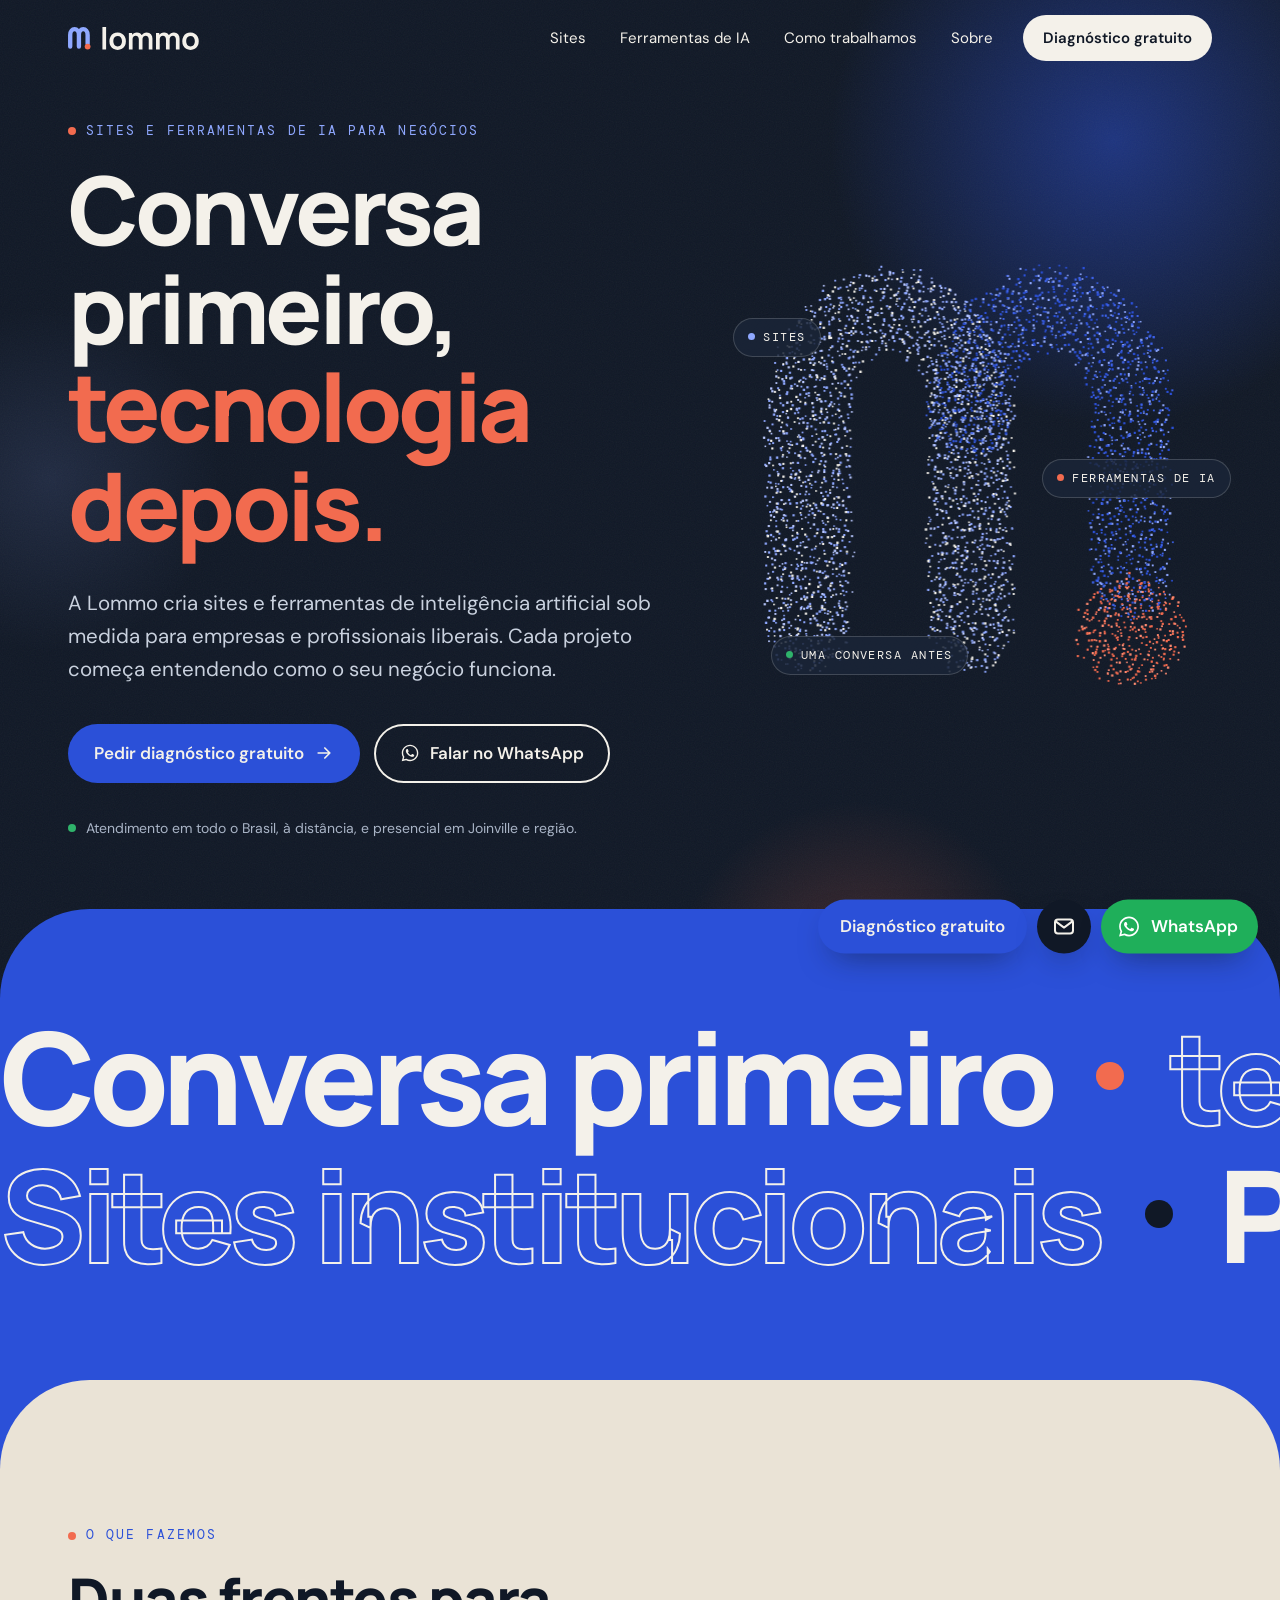
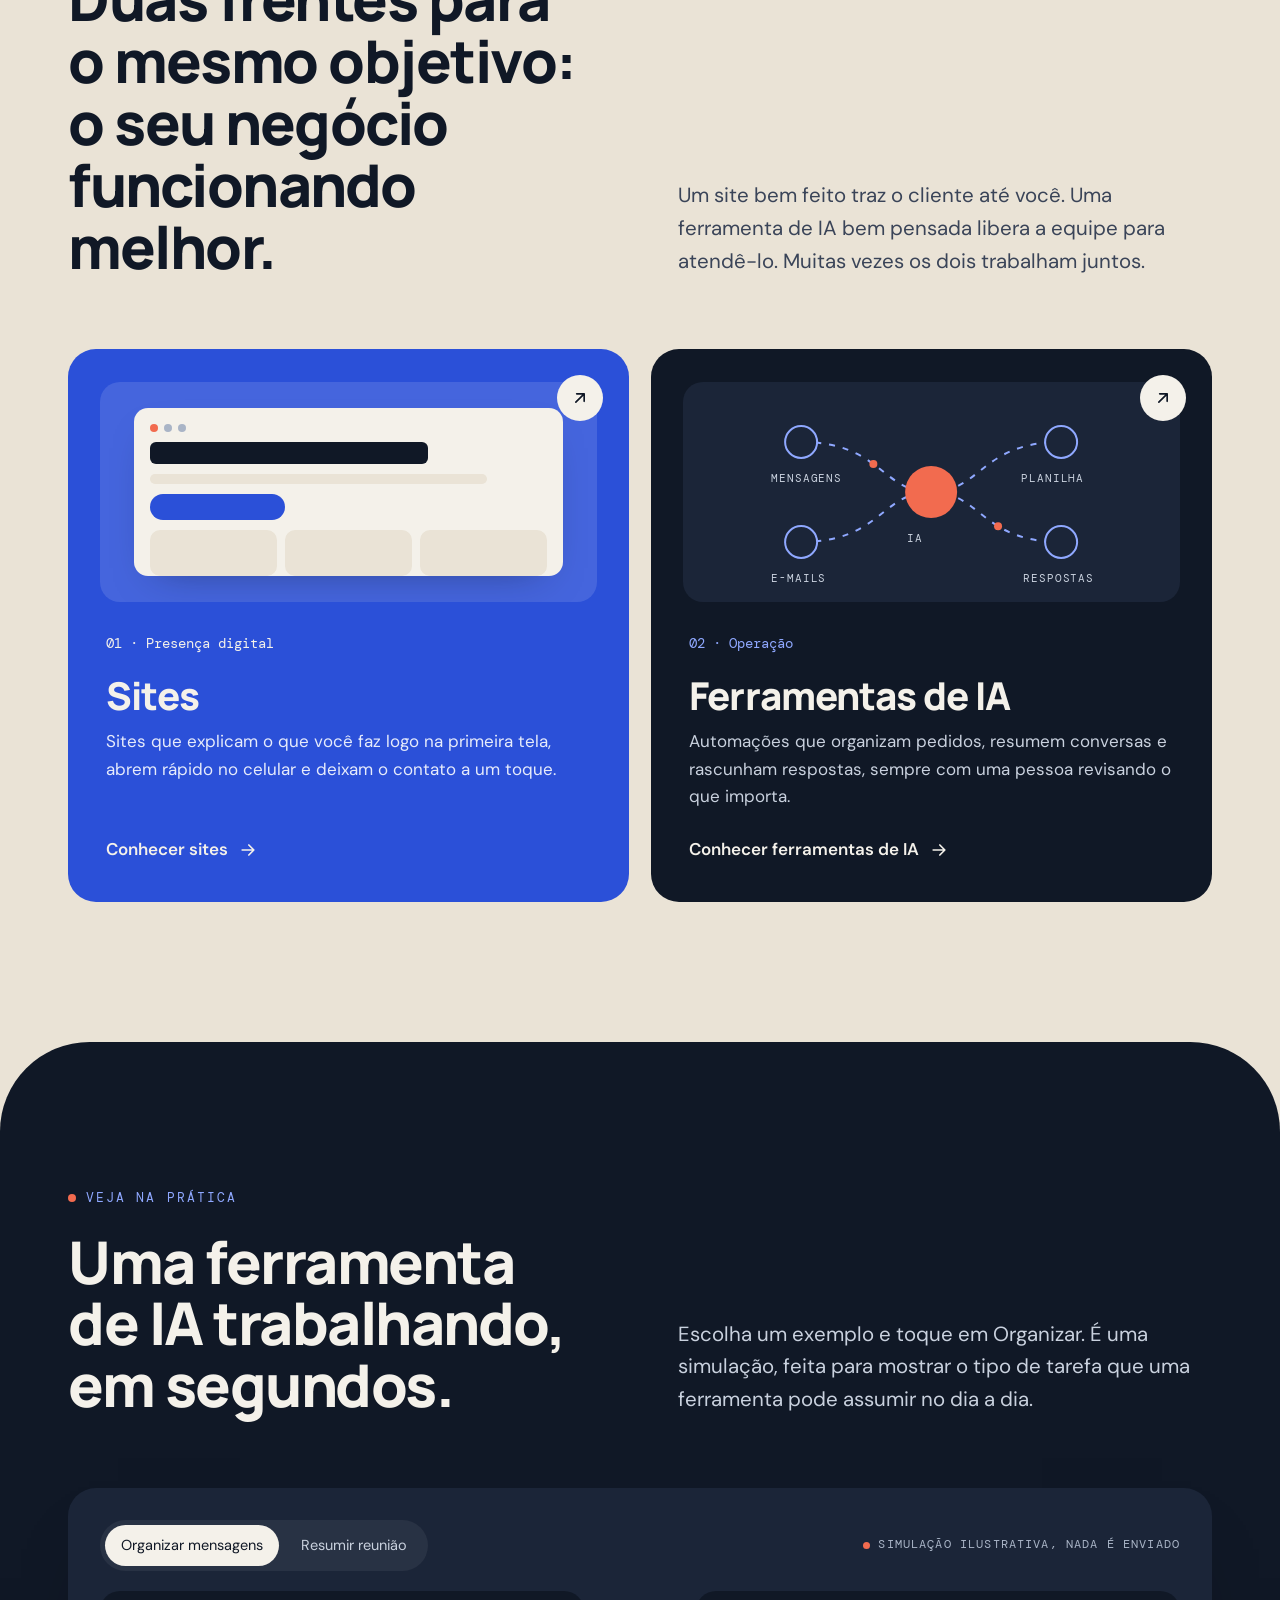
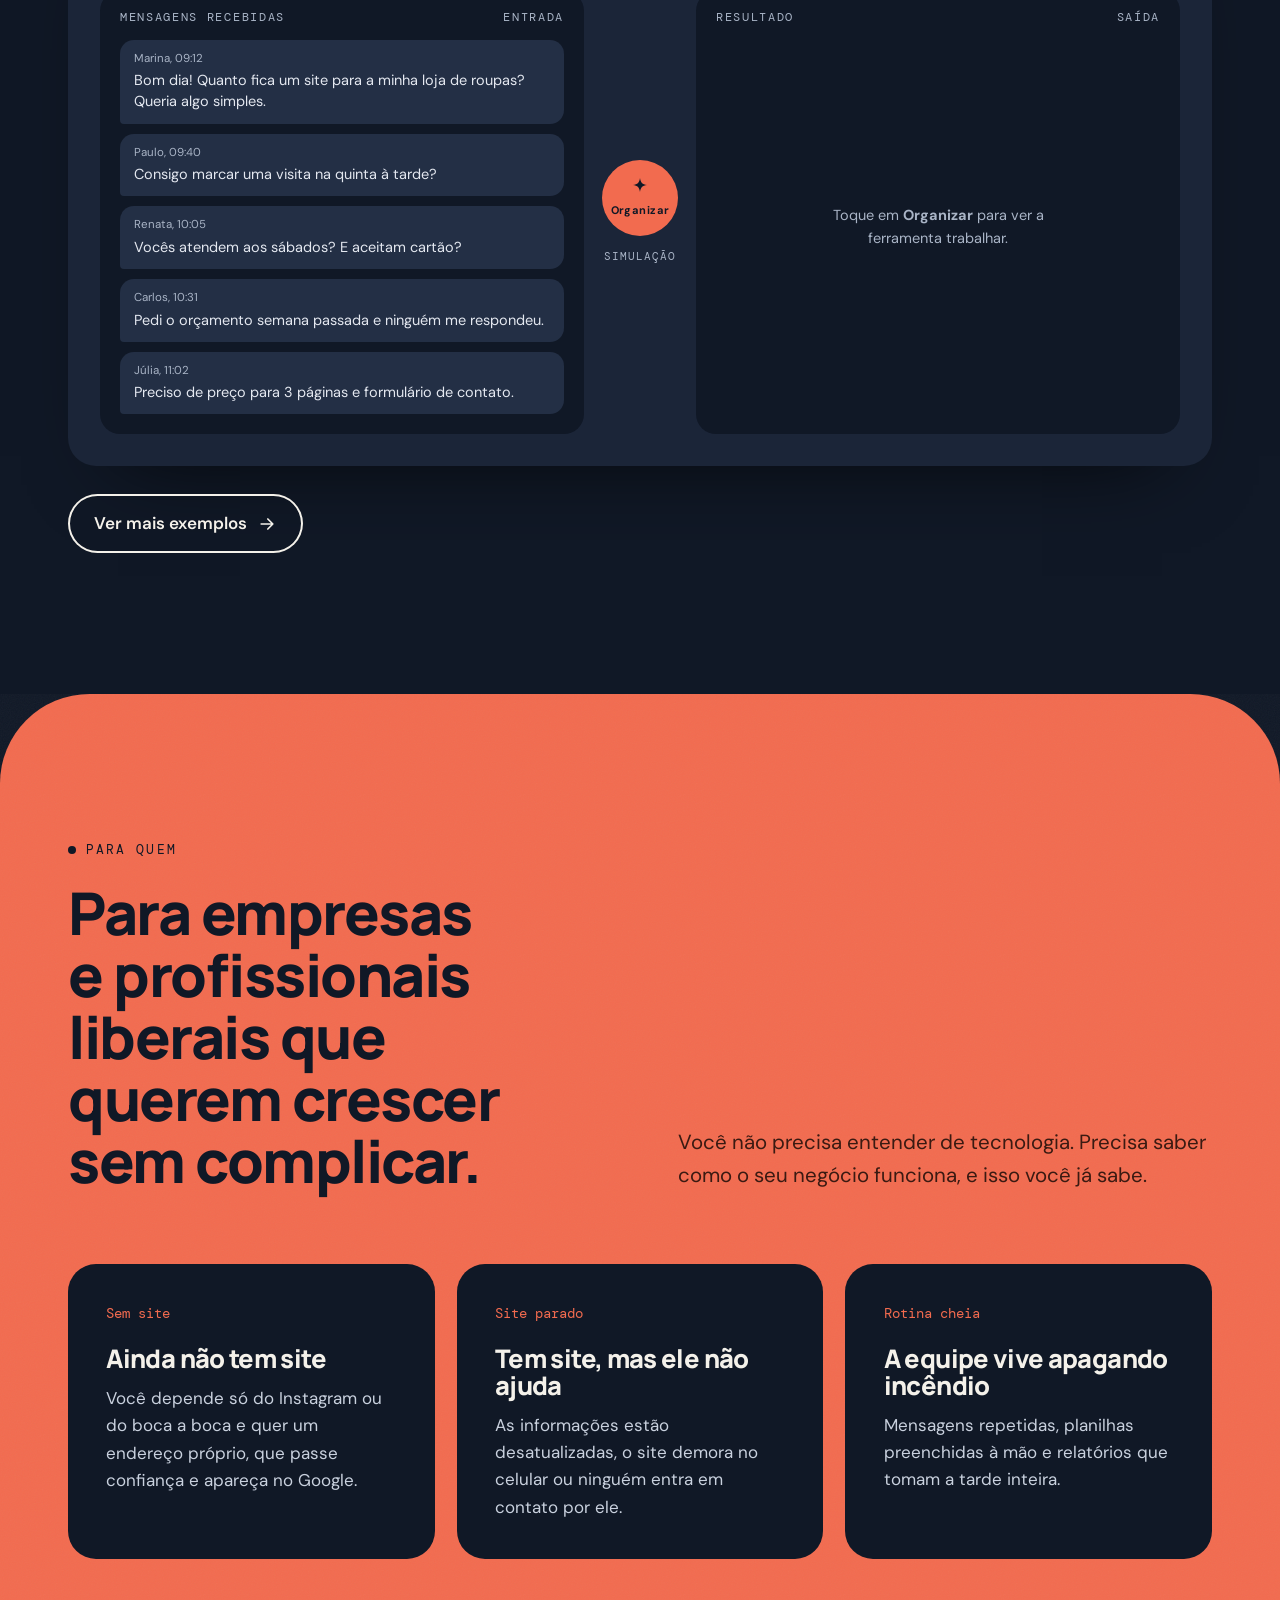
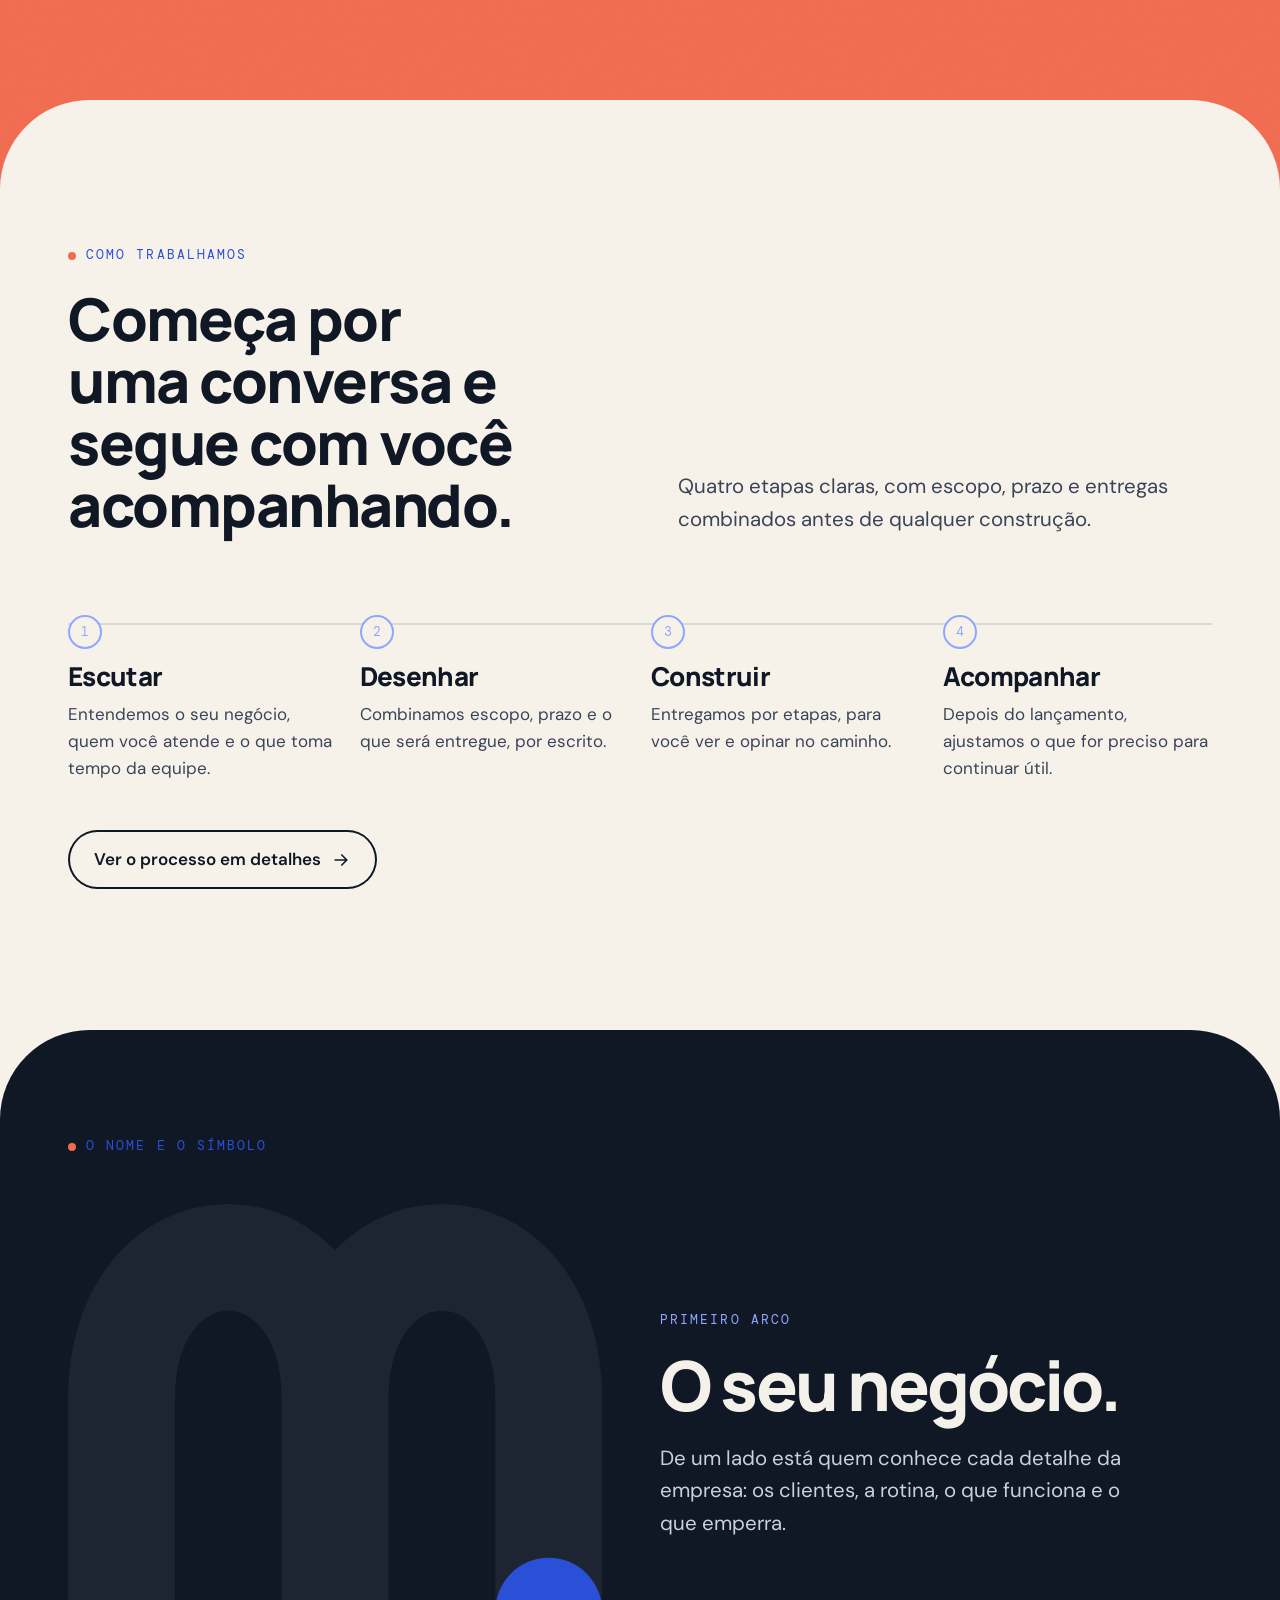
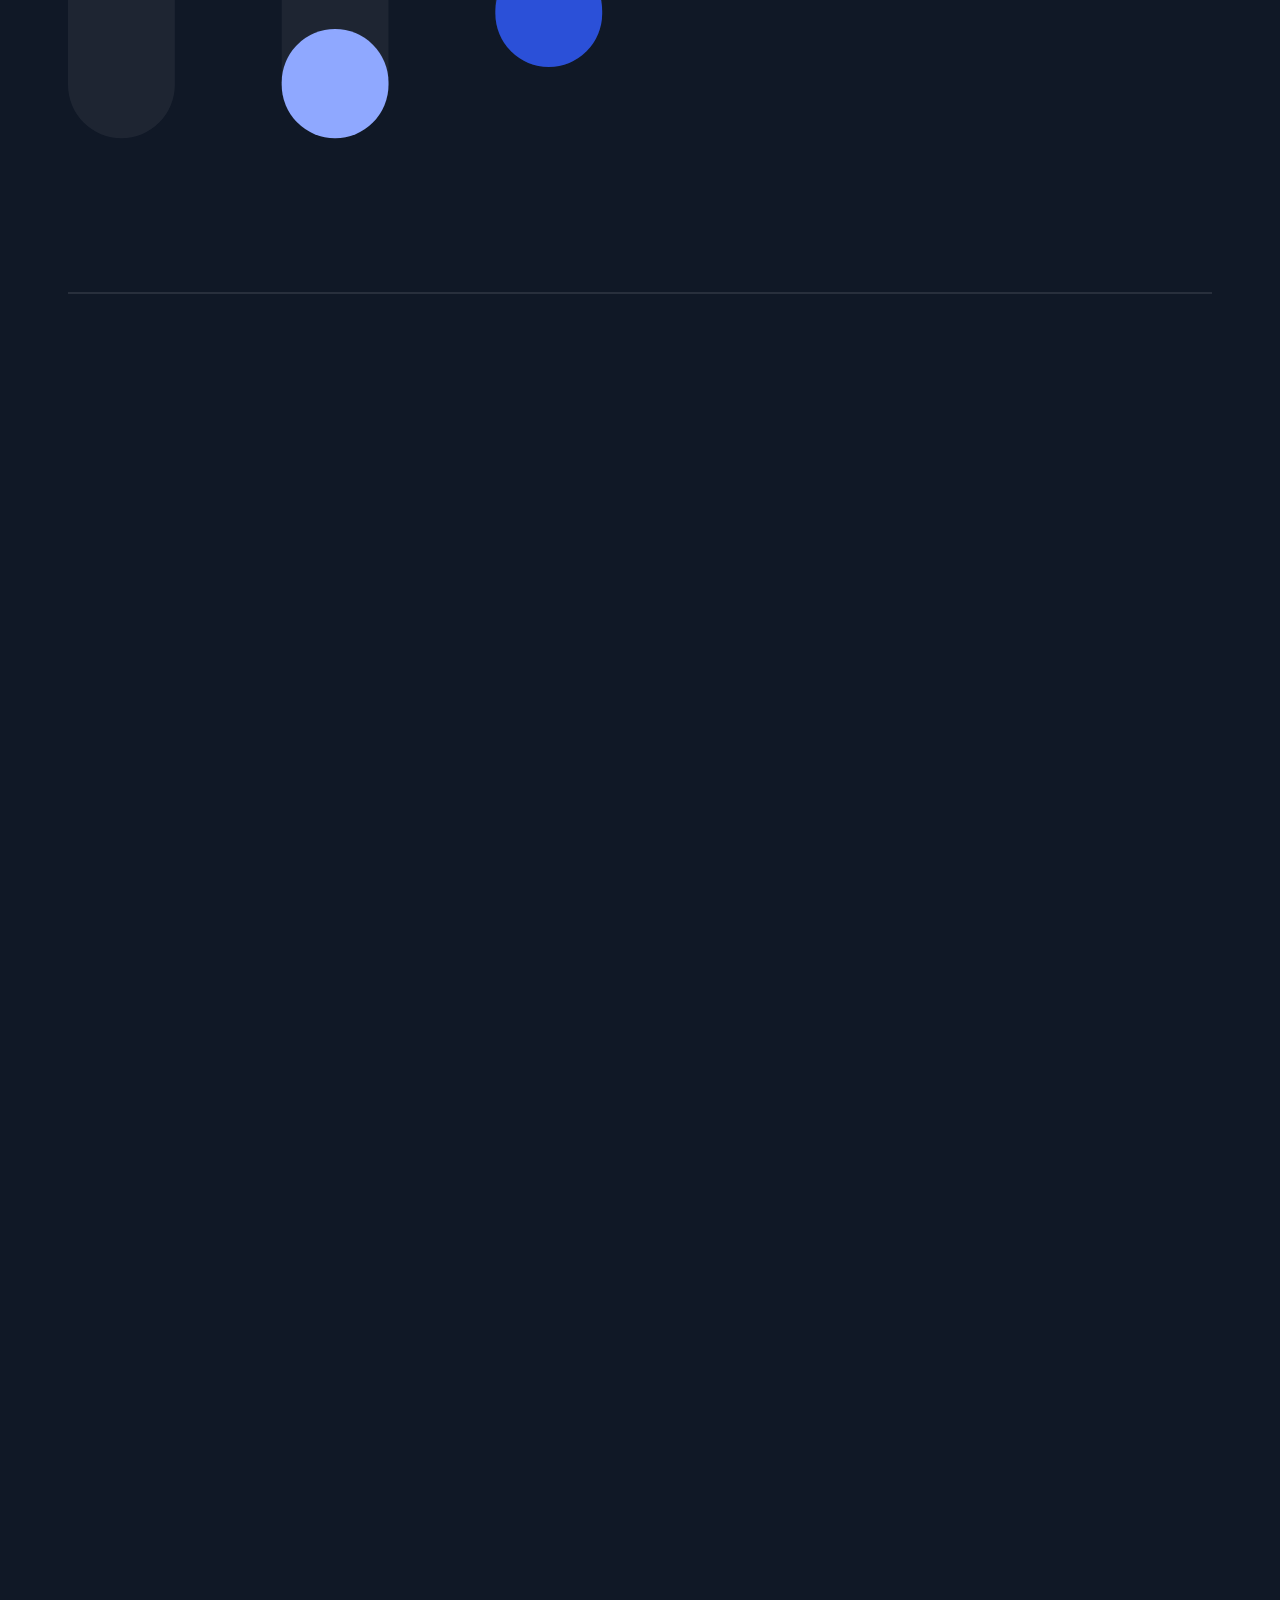
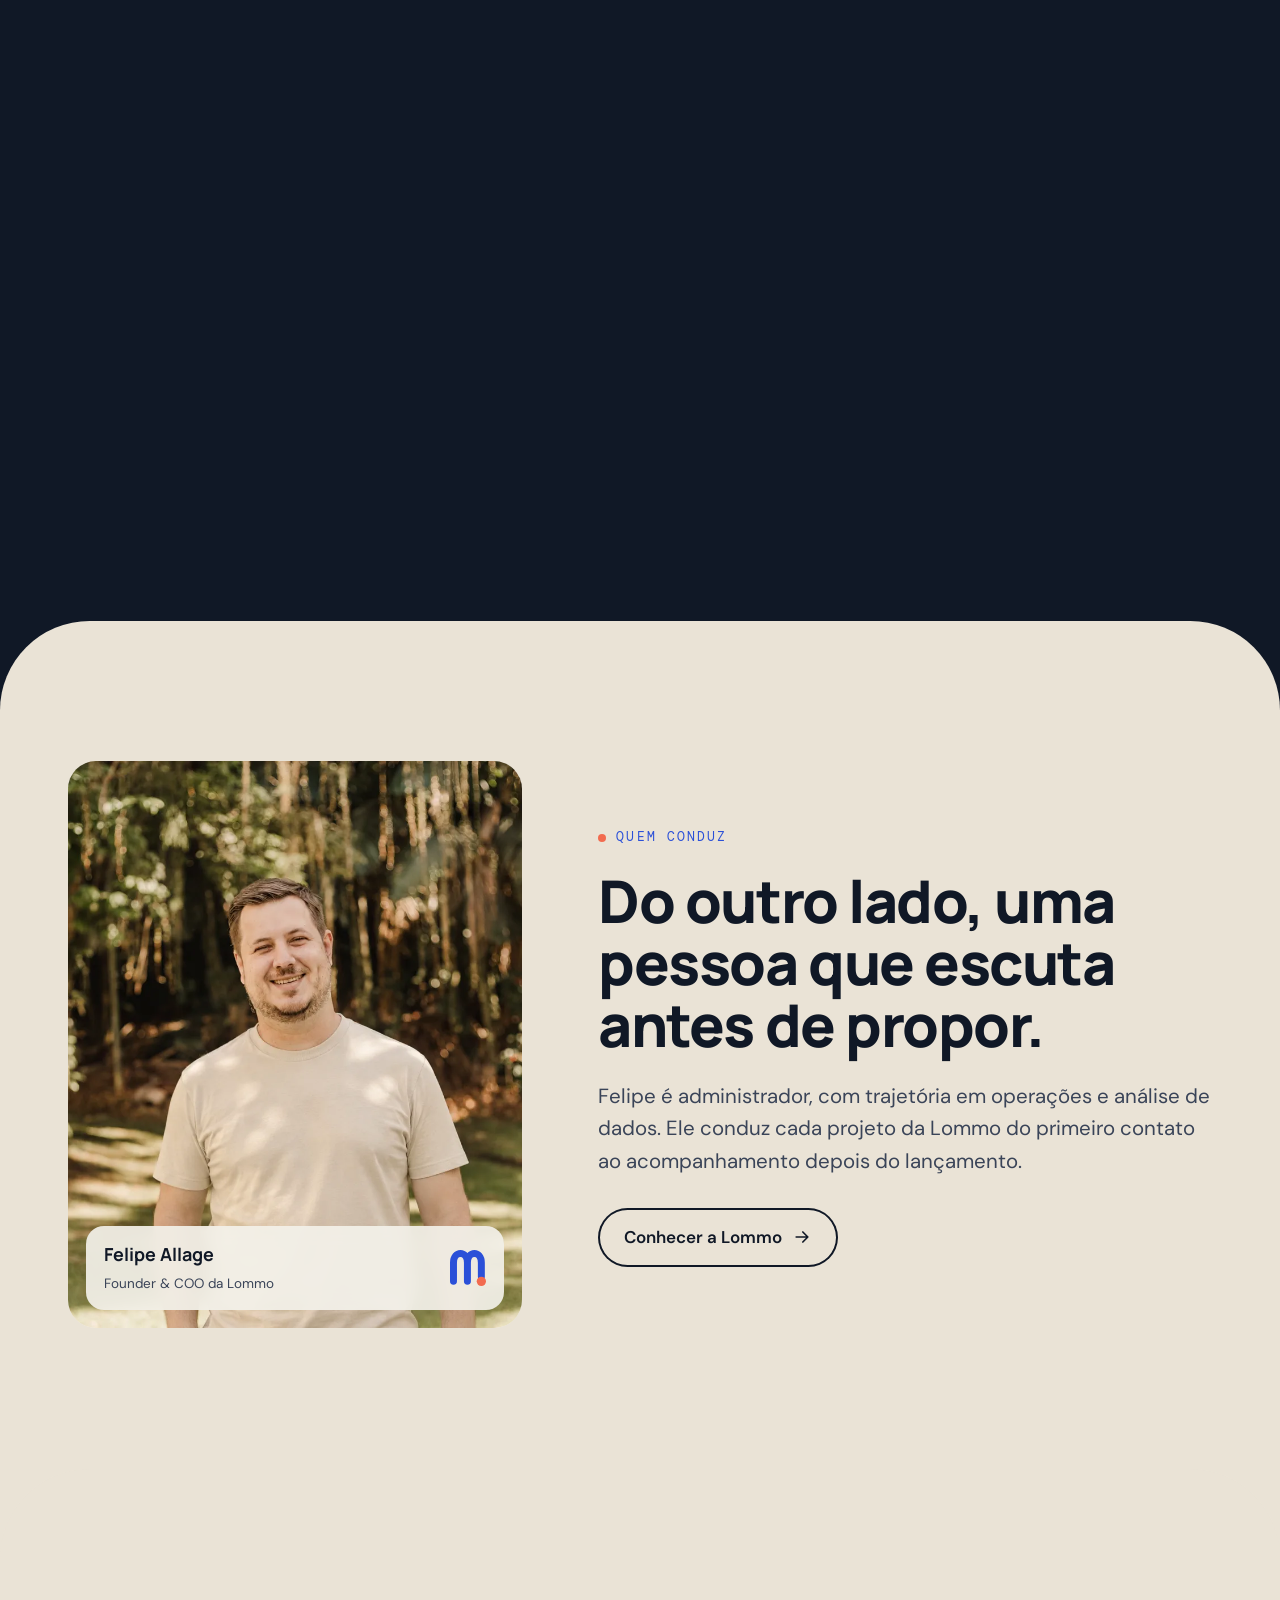
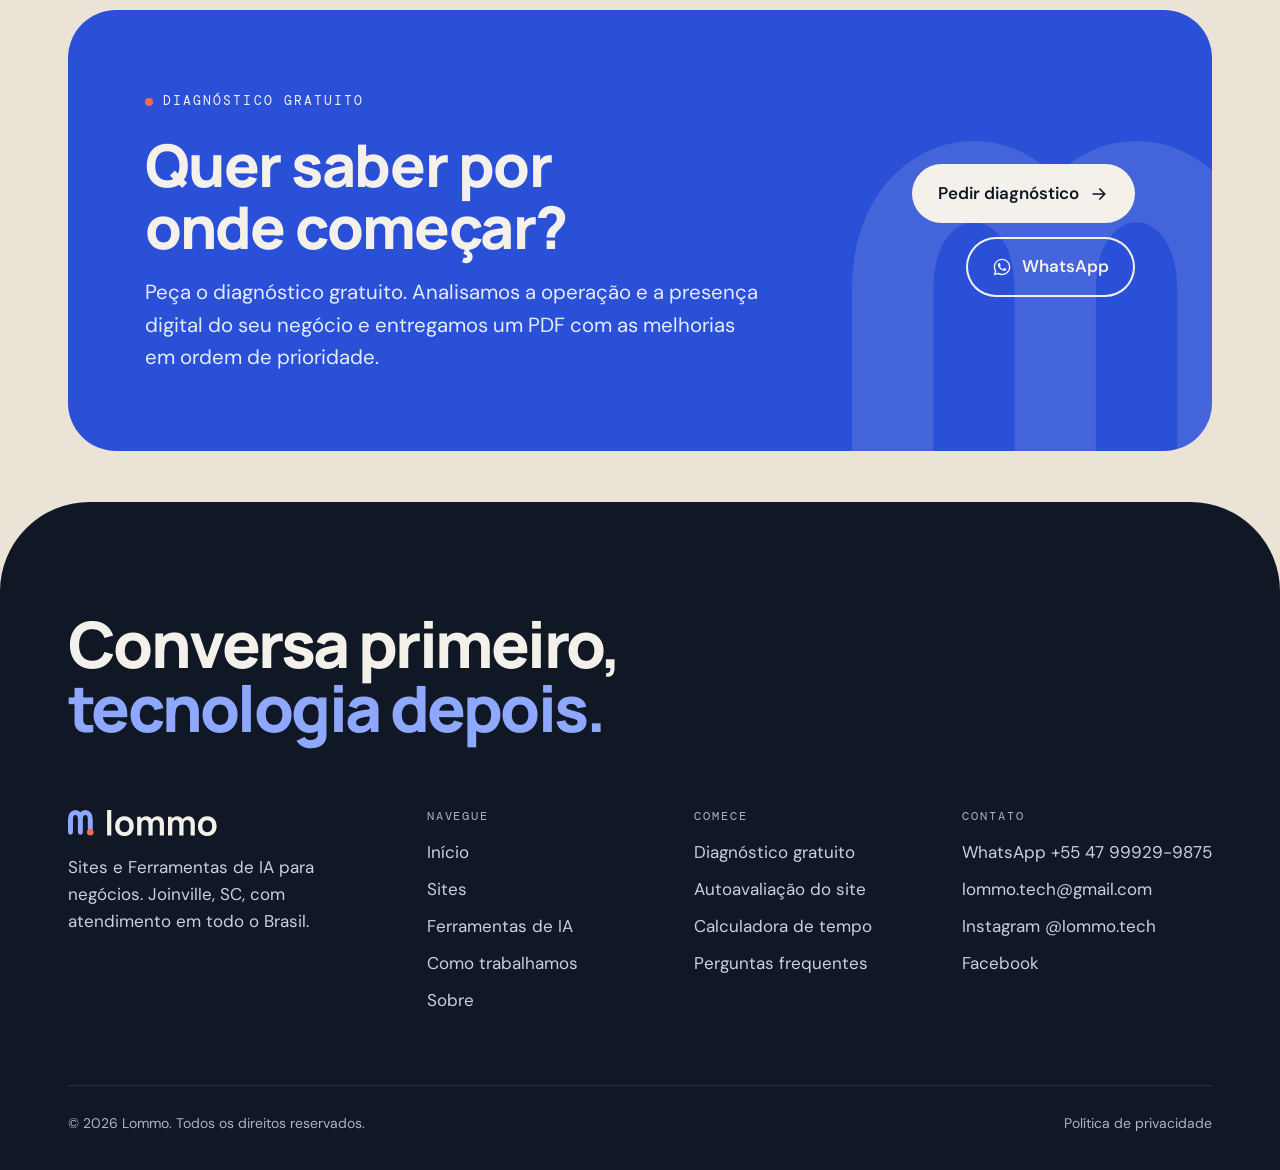
==== commit 2a44b3a1: "Site Lommo 3.0" ====
--- a/index.html
+++ b/index.html
@@ -5,7 +5,7 @@
 <meta name="twitter:card" content="summary_large_image">
 <link rel="icon" href="/assets/favicon.svg" type="image/svg+xml">
 <link rel="preload" href="/assets/fonts/manrope.woff2" as="font" type="font/woff2" crossorigin><link rel="preload" href="/assets/fonts/dmsans.woff2" as="font" type="font/woff2" crossorigin>
-<link rel="stylesheet" href="/assets/site.css?v=5e7b872f">
+<link rel="stylesheet" href="/assets/site.css?v=59b8b607">
 <script type="application/ld+json">{"@context": "https://schema.org", "@graph": [{"@type": "ProfessionalService", "@id": "https://lommo.com.br/#lommo", "name": "Lommo", "url": "https://lommo.com.br/", "description": "Sites e Ferramentas de IA para negócios.", "slogan": "Conversa primeiro, tecnologia depois.", "email": "lommo.tech@gmail.com", "telephone": "+55-47-99929-9875", "image": "https://lommo.com.br/assets/og.png", "logo": "https://lommo.com.br/assets/favicon.svg", "address": {"@type": "PostalAddress", "addressLocality": "Joinville", "addressRegion": "SC", "addressCountry": "BR"}, "areaServed": {"@type": "Country", "name": "Brasil"}, "founder": {"@type": "Person", "name": "Felipe Augusto Allage", "jobTitle": "Founder & COO"}, "sameAs": ["https://instagram.com/lommo.tech", "https://www.facebook.com/lommo.tech"]}, {"@type": "WebSite", "@id": "https://lommo.com.br/#site", "url": "https://lommo.com.br/", "name": "Lommo", "inLanguage": "pt-BR", "publisher": {"@id": "https://lommo.com.br/#lommo"}}]}</script>
 </head><body class="on-dark"><a class="skip" href="#conteudo">Pular para o conteúdo</a>
 <header class="hd"><div class="wrap"><a class="logo" href="/" aria-label="Lommo, página inicial"><svg class="lg " viewBox="16.275 16.275 272.69 46.5" role="img" aria-label="Lommo"><g transform="translate(6.775 6.775)"><path class="p" d="M14 50 V26 C14 10 32 10 32 26 V50 M32 26 C32 10 50 10 50 26 V44"/><circle class="c" cx="50" cy="50" r="6"/></g><path class="w" transform="translate(82.305 62.775)" d="M5.061224489795918 0.0V-46.5H12.674028669084821V0.0ZM36.51459238480548 0.9489795918367346Q31.374288193060426 0.9489795918367346 27.552017647879463 -1.3602040816326528Q23.7297471026985 -3.6693877551020404 21.623547020737007 -7.736820049675143Q19.51734693877551 -11.804252344248246 19.51734693877551 -17.092178157884245Q19.51734693877551 -22.443369277642695 21.668359624123084 -26.505528819804287Q23.819372309470662 -30.567688361965878 27.64427923085738 -32.83996662996253Q31.4691861522441 -35.11224489795918 36.51459238480548 -35.11224489795918Q41.660169328962056 -35.11224489795918 45.49561982446787 -32.80569760069555Q49.33107031997369 -30.499150303431918 51.44781397605429 -26.436990761270327Q53.564557632134886 -22.374831219108735 53.564557632134886 -17.092178157884245Q53.564557632134886 -11.762074186363998 51.43199764952368 -7.697278267996651Q49.29943766691247 -3.6324823496293046 45.46135079520089 -1.341751378896285Q41.62326392348932 0.9489795918367346 36.51459238480548 0.9489795918367346ZM36.51459238480548 -6.189346375757334Q41.043380861866225 -6.189346375757334 43.27086969492386 -9.236655535016741Q45.4983585279815 -12.283964694276147 45.4983585279815 -17.092178157884245Q45.4983585279815 -22.053282134386958 43.241873418068394 -25.013600532376035Q40.985388308155294 -27.973918930365112 36.51459238480548 -27.973918930365112Q33.44619414660396 -27.973918930365112 31.471768468740038 -26.59261225486288Q29.497342790876115 -25.211305579360648 28.540444416902503 -22.76502262037627Q27.583546042928887 -20.3187396613919 27.583546042928887 -17.092178157884245Q27.583546042928887 -12.109987033143334 29.850576657665016 -9.149666704450334Q32.117607272401145 -6.189346375757334 36.51459238480548 -6.189346375757334ZM100.7816210688377 0.0 100.79216657366071 -20.74054440868144Q100.79216657366071 -24.27287535375478 99.0444441503408 -26.249927754304842Q97.29672172702088 -28.226980154854907 94.33905128946108 -28.226980154854907Q92.49908079809072 -28.226980154854907 91.04659968784877 -27.37553296770368Q89.59411857760682 -26.524085780552454 88.7400234300263 -24.908170583296794Q87.88592828244579 -23.292255386041134 87.88592828244579 -21.02521125637755L84.49071592992665 -23.028563705755737Q84.4643521678691 -26.581970214843746 86.09342993911432 -29.286563982282363Q87.72250771035954 -31.99115774972098 90.4982701204261 -33.49898152254065Q93.27403253049266 -35.00680529536033 96.69035906110491 -35.00680529536033Q102.37367180026307 -35.00680529536033 105.38932127660634 -31.614211942711655Q108.40497075294961 -28.221618590062977 108.40497075294961 -22.670093769929846L108.3944252481266 0.0ZM59.70136183135364 0.0V-34.16326530612245H66.43901267538266V-23.566415342992663H67.36688581194196V0.0ZM80.27312410315689 0.0 80.2836696079799 -20.666725874920278Q80.2836696079799 -24.22542058205118 78.54385631327726 -26.226200368453043Q76.80404301857462 -28.226980154854907 73.80946331413425 -28.226980154854907Q70.90450495505819 -28.226980154854907 69.13569538350006 -26.23146925945671Q67.36688581194196 -24.23595836405851 67.36688581194196 -21.02521125637755L63.97167345942283 -23.302731385522957Q63.97167345942283 -26.64524710518973 65.61656755719866 -29.289208081303805Q67.26146165497448 -31.933169057417885 70.0556748370735 -33.46998717638911Q72.84988801917251 -35.00680529536033 76.34002149932238 -35.00680529536033Q80.16754935128348 -35.00680529536033 82.73770144715601 -33.38036969243264Q85.30785354302853 -31.75393408950494 86.59689091273717 -28.95445008569834Q87.88592828244579 -26.15496608189174 87.88592828244579 -22.638457255460775L87.87538277762276 0.0ZM156.89794759944994 0.0 156.90849310427296 -20.74054440868144Q156.90849310427296 -24.27287535375478 155.16077068095305 -26.249927754304842Q153.41304825763314 -28.226980154854907 150.45537782007335 -28.226980154854907Q148.61540732870296 -28.226980154854907 147.162926218461 -27.37553296770368Q145.71044510821906 -26.524085780552454 144.85634996063857 -24.908170583296794Q144.00225481305804 -23.292255386041134 144.00225481305804 -21.02521125637755L140.6070424605389 -23.028563705755737Q140.58067869848134 -26.581970214843746 142.20975646972656 -29.286563982282363Q143.83883424097178 -31.99115774972098 146.61459665103834 -33.49898152254065Q149.3903590611049 -35.00680529536033 152.80668559171716 -35.00680529536033Q158.48999833087532 -35.00680529536033 161.5056478072186 -31.614211942711655Q164.52129728356186 -28.221618590062977 164.52129728356186 -22.670093769929846L164.51075177873884 0.0ZM115.81768836196588 0.0V-34.16326530612245H122.5553392059949V-23.566415342992663H123.48321234255421V0.0ZM136.38945063376914 0.0 136.39999613859214 -20.666725874920278Q136.39999613859214 -24.22542058205118 134.66018284388952 -26.226200368453043Q132.92036954918686 -28.226980154854907 129.9257898447465 -28.226980154854907Q127.02083148567044 -28.226980154854907 125.25202191411233 -26.23146925945671Q123.48321234255421 -24.23595836405851 123.48321234255421 -21.02521125637755L120.08799999003507 -23.302731385522957Q120.08799999003507 -26.64524710518973 121.7328940878109 -29.289208081303805Q123.37778818558674 -31.933169057417885 126.17200136768574 -33.46998717638911Q128.96621454978475 -35.00680529536033 132.45634802993465 -35.00680529536033Q136.28387588189574 -35.00680529536033 138.85402797776828 -33.38036969243264Q141.4241800736408 -31.75393408950494 142.71321744334944 -28.95445008569834Q144.00225481305804 -26.15496608189174 144.00225481305804 -22.638457255460775L143.99170930823502 0.0ZM187.08602095623405 0.9489795918367346Q181.945716764489 0.9489795918367346 178.12344621930805 -1.3602040816326528Q174.30117567412708 -3.6693877551020404 172.19497559216558 -7.736820049675143Q170.08877551020407 -11.804252344248246 170.08877551020407 -17.092178157884245Q170.08877551020407 -22.443369277642695 172.23978819555165 -26.505528819804287Q174.39080088089923 -30.567688361965878 178.21570780228595 -32.83996662996253Q182.04061472367266 -35.11224489795918 187.08602095623405 -35.11224489795918Q192.23159790039062 -35.11224489795918 196.06704839589645 -32.80569760069555Q199.90249889140227 -30.499150303431918 202.01924254748286 -26.436990761270327Q204.13598620356345 -22.374831219108735 204.13598620356345 -17.092178157884245Q204.13598620356345 -11.762074186363998 202.00342622095224 -7.697278267996651Q199.87086623834102 -3.6324823496293046 196.03277936662946 -1.341751378896285Q192.1946924949179 0.9489795918367346 187.08602095623405 0.9489795918367346ZM187.08602095623405 -6.189346375757334Q191.6148094332948 -6.189346375757334 193.84229826635243 -9.236655535016741Q196.06978709941006 -12.283964694276147 196.06978709941006 -17.092178157884245Q196.06978709941006 -22.053282134386958 193.81330198949695 -25.013600532376035Q191.55681687958386 -27.973918930365112 187.08602095623405 -27.973918930365112Q184.01762271803253 -27.973918930365112 182.0431970401686 -26.59261225486288Q180.0687713623047 -25.211305579360648 179.11187298833107 -22.76502262037627Q178.15497461435746 -20.3187396613919 178.15497461435746 -17.092178157884245Q178.15497461435746 -12.109987033143334 180.4220052290936 -9.149666704450334Q182.6890358438297 -6.189346375757334 187.08602095623405 -6.189346375757334Z"/></svg></a>
@@ -21,8 +21,7 @@
 </div><div class="pstage"><canvas aria-label="Símbolo da Lommo formado por partículas. Passe o cursor ou toque para interagir." role="img"></canvas>
 <span class="tag" style="left:-2%;top:16%;animation-delay:2.4s"><b style="background:var(--cobl)"></b>Sites</span>
 <span class="tag" style="right:-4%;top:46%;animation-delay:2.6s"><b style="background:var(--coral)"></b>Ferramentas de IA</span>
-<span class="tag" style="left:6%;bottom:8%;animation-delay:2.8s"><b style="background:#2fb36b"></b>Uma conversa antes</span>
-<span class="hint">Interaja com o símbolo</span></div></div><span class="scrollcue" aria-hidden="true"></span></section>
+<span class="tag" style="left:6%;bottom:8%;animation-delay:2.8s"><b style="background:#2fb36b"></b>Uma conversa antes</span></div></div><span class="scrollcue" aria-hidden="true"></span></section>
 <section class="megamarq arch" aria-hidden="true"><div class="tr"><span class="">Conversa primeiro</span><span class="o">tecnologia depois</span><span class="">Sites</span><span class="o">Ferramentas de IA</span><span class="">Conversa primeiro</span><span class="o">tecnologia depois</span><span class="">Sites</span><span class="o">Ferramentas de IA</span></div><div class="tr rev"><span class="o">Sites institucionais</span><span class="">Páginas de serviço</span><span class="o">Automações sob medida</span><span class="">Resumos automáticos</span><span class="o">Organização de pedidos</span><span class="">Rascunhos de respostas</span><span class="o">Sites institucionais</span><span class="">Páginas de serviço</span><span class="o">Automações sob medida</span><span class="">Resumos automáticos</span><span class="o">Organização de pedidos</span><span class="">Rascunhos de respostas</span></div></section>
 
 <section class="sec arch"><div class="wrap">
@@ -103,4 +102,4 @@
 </div>
 <div class="bot"><span>© <span data-ano>2026</span> Lommo. Todos os direitos reservados.</span><span><a href="/privacidade/">Política de privacidade</a></span></div>
 </div></footer><div class="fab" aria-label="Contato rápido"><a class="dg" href="/diagnostico/">Diagnóstico gratuito</a><a class="em" href="mailto:lommo.tech@gmail.com" aria-label="Enviar e-mail para a Lommo"><svg class="ico" viewBox="0 0 24 24" fill="none" stroke="currentColor" stroke-width="2" stroke-linecap="round" stroke-linejoin="round" aria-hidden="true"><rect x="3" y="5" width="18" height="14" rx="3"/><path d="m4 7 8 6 8-6"/></svg></a><a class="wa" href="https://wa.me/5547999299875?text=Ol%C3%A1%21%20Vim%20pelo%20site%20da%20Lommo." aria-label="Conversar no WhatsApp"><svg class="ico" viewBox="0 0 24 24" fill="currentColor" aria-hidden="true"><path d="M12.04 2C6.58 2 2.13 6.45 2.13 11.91c0 1.75.46 3.45 1.32 4.95L2.05 22l5.25-1.38c1.45.79 3.08 1.21 4.74 1.21 5.46 0 9.91-4.45 9.91-9.91C21.95 6.45 17.5 2 12.04 2Zm0 18.15c-1.48 0-2.93-.4-4.2-1.15l-.3-.18-3.12.82.83-3.04-.2-.31a8.23 8.23 0 0 1-1.26-4.38c0-4.54 3.7-8.24 8.25-8.24 4.54 0 8.24 3.7 8.24 8.24 0 4.55-3.7 8.24-8.24 8.24Zm4.52-6.16c-.25-.12-1.47-.72-1.69-.81-.23-.08-.39-.12-.56.12-.16.25-.64.81-.79.97-.14.17-.29.19-.54.06-.25-.12-1.05-.38-1.99-1.22-.74-.66-1.23-1.47-1.38-1.72-.14-.25-.02-.38.11-.51.11-.11.25-.29.37-.43.13-.15.17-.25.25-.42.08-.16.04-.31-.02-.43-.06-.12-.56-1.34-.76-1.84-.2-.48-.41-.42-.56-.43h-.48c-.17 0-.43.06-.66.31-.22.25-.86.85-.86 2.07 0 1.22.89 2.4 1.01 2.56.12.17 1.75 2.67 4.23 3.74.59.26 1.05.41 1.41.52.59.19 1.13.16 1.56.1.48-.07 1.47-.6 1.67-1.18.21-.58.21-1.07.14-1.18-.06-.1-.22-.16-.47-.28Z"/></svg><span>WhatsApp</span></a></div>
-<nav class="mbar" aria-label="Contato rápido"><a class="wa" href="https://wa.me/5547999299875?text=Ol%C3%A1%21%20Vim%20pelo%20site%20da%20Lommo."><svg class="ico" viewBox="0 0 24 24" fill="currentColor" aria-hidden="true"><path d="M12.04 2C6.58 2 2.13 6.45 2.13 11.91c0 1.75.46 3.45 1.32 4.95L2.05 22l5.25-1.38c1.45.79 3.08 1.21 4.74 1.21 5.46 0 9.91-4.45 9.91-9.91C21.95 6.45 17.5 2 12.04 2Zm0 18.15c-1.48 0-2.93-.4-4.2-1.15l-.3-.18-3.12.82.83-3.04-.2-.31a8.23 8.23 0 0 1-1.26-4.38c0-4.54 3.7-8.24 8.25-8.24 4.54 0 8.24 3.7 8.24 8.24 0 4.55-3.7 8.24-8.24 8.24Zm4.52-6.16c-.25-.12-1.47-.72-1.69-.81-.23-.08-.39-.12-.56.12-.16.25-.64.81-.79.97-.14.17-.29.19-.54.06-.25-.12-1.05-.38-1.99-1.22-.74-.66-1.23-1.47-1.38-1.72-.14-.25-.02-.38.11-.51.11-.11.25-.29.37-.43.13-.15.17-.25.25-.42.08-.16.04-.31-.02-.43-.06-.12-.56-1.34-.76-1.84-.2-.48-.41-.42-.56-.43h-.48c-.17 0-.43.06-.66.31-.22.25-.86.85-.86 2.07 0 1.22.89 2.4 1.01 2.56.12.17 1.75 2.67 4.23 3.74.59.26 1.05.41 1.41.52.59.19 1.13.16 1.56.1.48-.07 1.47-.6 1.67-1.18.21-.58.21-1.07.14-1.18-.06-.1-.22-.16-.47-.28Z"/></svg>WhatsApp</a><a href="mailto:lommo.tech@gmail.com"><svg class="ico" viewBox="0 0 24 24" fill="none" stroke="currentColor" stroke-width="2" stroke-linecap="round" stroke-linejoin="round" aria-hidden="true"><rect x="3" y="5" width="18" height="14" rx="3"/><path d="m4 7 8 6 8-6"/></svg>E-mail</a><a class="dg" href="/diagnostico/">Diagnóstico <svg class="ico ar" viewBox="0 0 24 24" fill="none" stroke="currentColor" stroke-width="2" stroke-linecap="round" stroke-linejoin="round" aria-hidden="true"><path d="M5 12h14M13 6l6 6-6 6"/></svg></a></nav><script src="/assets/site.js?v=80fa5921" defer></script></body></html>+<nav class="mbar" aria-label="Contato rápido"><a class="wa" href="https://wa.me/5547999299875?text=Ol%C3%A1%21%20Vim%20pelo%20site%20da%20Lommo."><svg class="ico" viewBox="0 0 24 24" fill="currentColor" aria-hidden="true"><path d="M12.04 2C6.58 2 2.13 6.45 2.13 11.91c0 1.75.46 3.45 1.32 4.95L2.05 22l5.25-1.38c1.45.79 3.08 1.21 4.74 1.21 5.46 0 9.91-4.45 9.91-9.91C21.95 6.45 17.5 2 12.04 2Zm0 18.15c-1.48 0-2.93-.4-4.2-1.15l-.3-.18-3.12.82.83-3.04-.2-.31a8.23 8.23 0 0 1-1.26-4.38c0-4.54 3.7-8.24 8.25-8.24 4.54 0 8.24 3.7 8.24 8.24 0 4.55-3.7 8.24-8.24 8.24Zm4.52-6.16c-.25-.12-1.47-.72-1.69-.81-.23-.08-.39-.12-.56.12-.16.25-.64.81-.79.97-.14.17-.29.19-.54.06-.25-.12-1.05-.38-1.99-1.22-.74-.66-1.23-1.47-1.38-1.72-.14-.25-.02-.38.11-.51.11-.11.25-.29.37-.43.13-.15.17-.25.25-.42.08-.16.04-.31-.02-.43-.06-.12-.56-1.34-.76-1.84-.2-.48-.41-.42-.56-.43h-.48c-.17 0-.43.06-.66.31-.22.25-.86.85-.86 2.07 0 1.22.89 2.4 1.01 2.56.12.17 1.75 2.67 4.23 3.74.59.26 1.05.41 1.41.52.59.19 1.13.16 1.56.1.48-.07 1.47-.6 1.67-1.18.21-.58.21-1.07.14-1.18-.06-.1-.22-.16-.47-.28Z"/></svg>WhatsApp</a><a href="mailto:lommo.tech@gmail.com"><svg class="ico" viewBox="0 0 24 24" fill="none" stroke="currentColor" stroke-width="2" stroke-linecap="round" stroke-linejoin="round" aria-hidden="true"><rect x="3" y="5" width="18" height="14" rx="3"/><path d="m4 7 8 6 8-6"/></svg>E-mail</a><a class="dg" href="/diagnostico/">Diagnóstico <svg class="ico ar" viewBox="0 0 24 24" fill="none" stroke="currentColor" stroke-width="2" stroke-linecap="round" stroke-linejoin="round" aria-hidden="true"><path d="M5 12h14M13 6l6 6-6 6"/></svg></a></nav><script src="/assets/site.js?v=f9389a26" defer></script></body></html>
--- a/assets/site.css
+++ b/assets/site.css
@@ -89,7 +89,7 @@
 .dark{background:var(--noite);color:var(--papel)}
 .cobalto{background:var(--cob);color:var(--papel)}
 .claro{background:var(--areiac)}
-.claro .card,.claro .qs,.claro .calc .in,.claro .form,.claro .promise,.claro .faq details{background:#fff}
+.claro .card,.claro .qs,.claro .calc .ci,.claro .form,.claro .promise,.claro .faq details{background:#fff}
 .hgrid{display:grid;grid-template-columns:1fr 1fr;gap:clamp(30px,6vw,90px);align-items:end;margin-bottom:clamp(40px,6vw,72px)}
 
 /* herói da página inicial */
@@ -265,7 +265,7 @@
 
 /* calculadora */
 .calc{display:grid;grid-template-columns:1.1fr .9fr;gap:22px}
-.calc .in{background:var(--papel);border-radius:var(--raio);padding:clamp(24px,3vw,40px)}
+.calc .ci{background:var(--papel);border-radius:var(--raio);padding:clamp(24px,3vw,40px)}
 .calc .res{background:var(--cob);color:var(--papel);border-radius:var(--raio);padding:clamp(24px,3vw,40px);display:flex;flex-direction:column;position:relative;overflow:hidden}
 .calc fieldset{border:0;margin-bottom:28px}
 .calc legend,.calc label.t{font-weight:700;font-family:'Manrope';font-size:18px;margin-bottom:12px;display:block;letter-spacing:-.01em}
@@ -610,7 +610,7 @@
 .sec.arch:last-child{padding-bottom:clamp(80px,11vw,150px)}
 
 /* grão */
-.grain::after{content:"";position:absolute;inset:0;pointer-events:none;z-index:1;opacity:.09;mix-blend-mode:overlay;background-image:url("data:image/svg+xml,%3Csvg xmlns='http://www.w3.org/2000/svg' width='160' height='160'%3E%3Cfilter id='n'%3E%3CfeTurbulence type='fractalNoise' baseFrequency='.85' numOctaves='3' stitchTiles='stitch'/%3E%3C/filter%3E%3Crect width='100%25' height='100%25' filter='url(%23n)'/%3E%3C/svg%3E")}
+.grain::after{content:"";position:absolute;inset:0;pointer-events:none;z-index:1;opacity:.05;background-image:url("data:image/svg+xml,%3Csvg xmlns='http://www.w3.org/2000/svg' width='160' height='160'%3E%3Cfilter id='n'%3E%3CfeTurbulence type='fractalNoise' baseFrequency='.85' numOctaves='3' stitchTiles='stitch'/%3E%3C/filter%3E%3Crect width='100%25' height='100%25' filter='url(%23n)'/%3E%3C/svg%3E")}
 
 /* herói escuro com partículas */
 .hero.night{background:var(--noite);color:var(--papel);isolation:isolate;padding-bottom:calc(70px + var(--ar))}
@@ -622,15 +622,15 @@
 .hero.night .k{color:var(--cobl)}
 .hero.night .btn.ghost:hover{background:rgba(255,255,255,.08)}
 .hero.night .scrollcue{border-color:var(--nevoa)}.hero.night .scrollcue::after{background:var(--nevoa)}
-.glow{position:absolute;border-radius:50%;filter:blur(80px);pointer-events:none;z-index:0;opacity:.55}
-.glow.g-a{width:46vw;height:46vw;right:-10vw;top:-12vw;background:radial-gradient(circle,#2B50D8,transparent 65%);animation:drift 18s ease-in-out infinite alternate}
-.glow.g-b{width:30vw;height:30vw;right:18vw;bottom:-14vw;background:radial-gradient(circle,#F26B4F,transparent 65%);opacity:.35;animation:drift 22s ease-in-out infinite alternate-reverse}
-.glow.g-c{width:28vw;height:28vw;left:-10vw;top:30%;background:radial-gradient(circle,#8FA8FF,transparent 65%);opacity:.18;animation:drift 26s ease-in-out infinite alternate}
+.glow{position:absolute;border-radius:50%;pointer-events:none;z-index:0;opacity:.55}
+.glow.g-a{width:46vw;height:46vw;right:-10vw;top:-12vw;background:radial-gradient(circle,rgba(43,80,216,.9),rgba(43,80,216,0) 68%)}
+.glow.g-b{width:30vw;height:30vw;right:18vw;bottom:-14vw;background:radial-gradient(circle,rgba(242,107,79,.8),rgba(242,107,79,0) 68%);opacity:.3}
+.glow.g-c{width:28vw;height:28vw;left:-10vw;top:30%;background:radial-gradient(circle,rgba(143,168,255,.8),rgba(143,168,255,0) 68%);opacity:.16}
 @keyframes drift{to{transform:translate(-6vw,5vw) scale(1.12)}}
 .pstage{position:relative;aspect-ratio:1;width:100%;max-width:600px;justify-self:end;touch-action:pan-y}
 .pstage canvas{position:absolute;inset:-8%;width:116%;height:116%;cursor:crosshair}
 .pstage .hint{position:absolute;left:50%;bottom:-6px;transform:translateX(-50%);font-family:'DM Mono';font-size:11.5px;letter-spacing:.14em;text-transform:uppercase;color:var(--nevoa);white-space:nowrap;opacity:0;animation:fin .8s var(--ease) 3s forwards}
-.pstage .tag{position:absolute;font-family:'DM Mono',monospace;font-size:12px;letter-spacing:.12em;text-transform:uppercase;background:rgba(244,241,234,.1);border:1px solid rgba(244,241,234,.18);backdrop-filter:blur(10px);-webkit-backdrop-filter:blur(10px);color:var(--papel);padding:9px 14px;border-radius:999px;white-space:nowrap;opacity:0;animation:fin .8s var(--ease) forwards;z-index:2}
+.pstage .tag{position:absolute;font-family:'DM Mono',monospace;font-size:12px;letter-spacing:.12em;text-transform:uppercase;background:rgba(27,37,56,.85);border:1px solid rgba(244,241,234,.18);color:var(--papel);padding:9px 14px;border-radius:999px;white-space:nowrap;opacity:0;animation:fin .8s var(--ease) forwards;z-index:2}
 .pstage .tag b{display:inline-block;width:7px;height:7px;border-radius:50%;margin-right:8px;vertical-align:1px}
 
 /* cabeçalho sobre fundo escuro */
@@ -677,10 +677,11 @@
 .story .k{position:absolute;top:calc(var(--h) + 30px);left:28px}
 
 /* cursor próprio */
-.cur,.cur-r{position:fixed;left:0;top:0;pointer-events:none;z-index:200;border-radius:50%;opacity:0;transition:opacity .3s}
+.cur,.cur-r{position:fixed;left:0;top:0;pointer-events:none;z-index:200;border-radius:50%;opacity:0;transition:opacity .3s;will-change:transform}
 .cur{width:8px;height:8px;margin:-4px 0 0 -4px;background:var(--coral)}
 .cur-r{width:38px;height:38px;margin:-19px 0 0 -19px;border:1.5px solid var(--coral);transition:opacity .3s,width .35s var(--ease),height .35s var(--ease),margin .35s var(--ease),background .35s}
 .cur-on .cur,.cur-on .cur-r{opacity:1}
+.cur.dk{background:var(--noite)}.cur-r.dk{border-color:var(--noite)}.cur-r.big.dk{background:rgba(16,24,38,.1)}
 .cur-r.big{width:70px;height:70px;margin:-35px 0 0 -35px;background:rgba(242,107,79,.12)}
 @media(hover:hover) and (pointer:fine){.cur-on,.cur-on a,.cur-on button,.cur-on label,.cur-on input[type=range]{cursor:none}}
 .cur-on input[type=text],.cur-on input[type=email],.cur-on input[type=tel],.cur-on textarea{cursor:text}
@@ -702,10 +703,10 @@
 .phero.t-noite .art-ia{background:var(--noite2);box-shadow:0 40px 80px -40px rgba(0,0,0,.9),inset 0 0 0 1px rgba(255,255,255,.06)}
 .phero.t-cob .art-site .brw{box-shadow:0 50px 90px -40px rgba(0,0,0,.55)}
 .phero{padding-bottom:calc(clamp(60px,8vw,100px) + var(--ar))}
-.phero .hglow{position:absolute;width:40vw;height:40vw;right:-8vw;top:-10vw;border-radius:50%;filter:blur(90px);opacity:.5;pointer-events:none}
-.t-cob .hglow{background:radial-gradient(circle,#8FA8FF,transparent 65%)}
-.t-noite .hglow{background:radial-gradient(circle,#2B50D8,transparent 65%)}
-.t-coral .hglow{background:radial-gradient(circle,#FFC2B0,transparent 65%)}
+.phero .hglow{position:absolute;width:44vw;height:44vw;right:-10vw;top:-12vw;border-radius:50%;opacity:.45;pointer-events:none}
+.t-cob .hglow{background:radial-gradient(circle,rgba(143,168,255,.9),rgba(143,168,255,0) 68%)}
+.t-noite .hglow{background:radial-gradient(circle,rgba(43,80,216,.9),rgba(43,80,216,0) 68%)}
+.t-coral .hglow{background:radial-gradient(circle,rgba(255,194,176,.9),rgba(255,194,176,0) 68%)}
 .phero .wrap{position:relative;z-index:2}
 
 @media(max-width:900px){
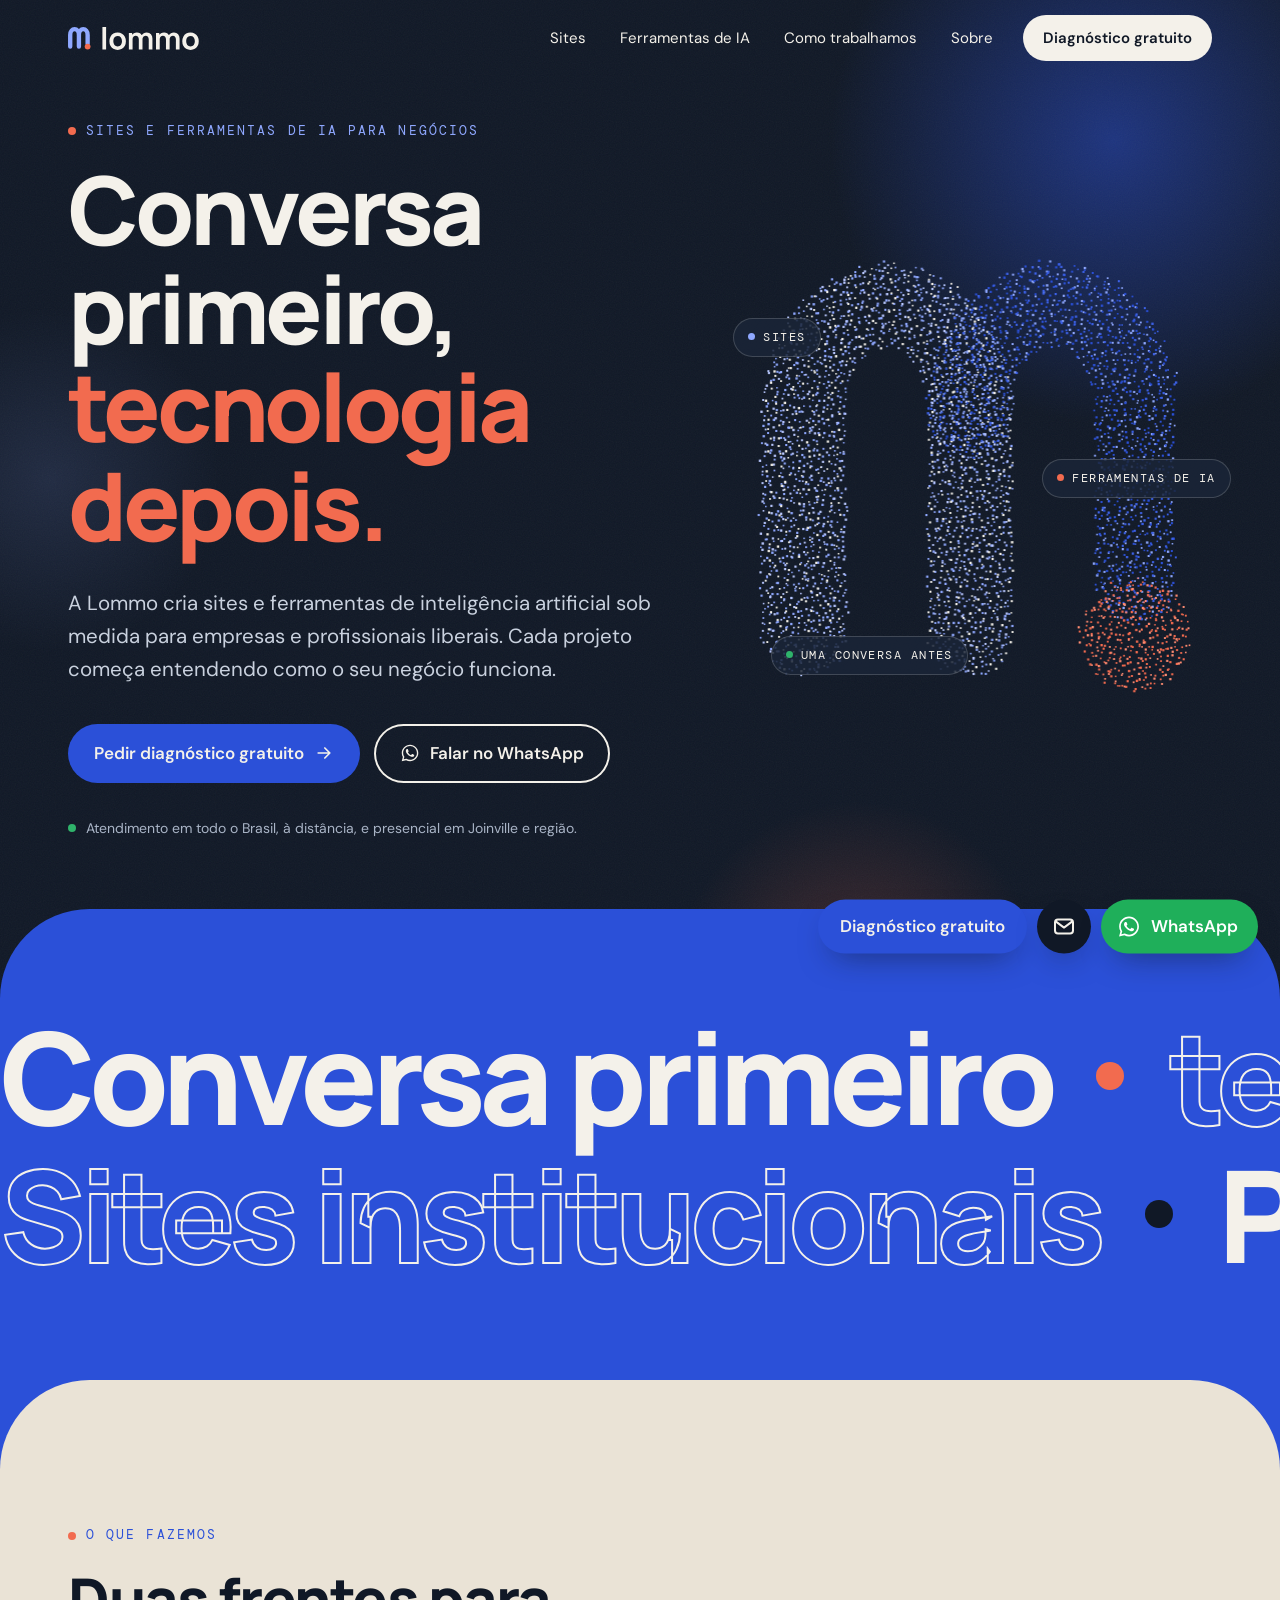
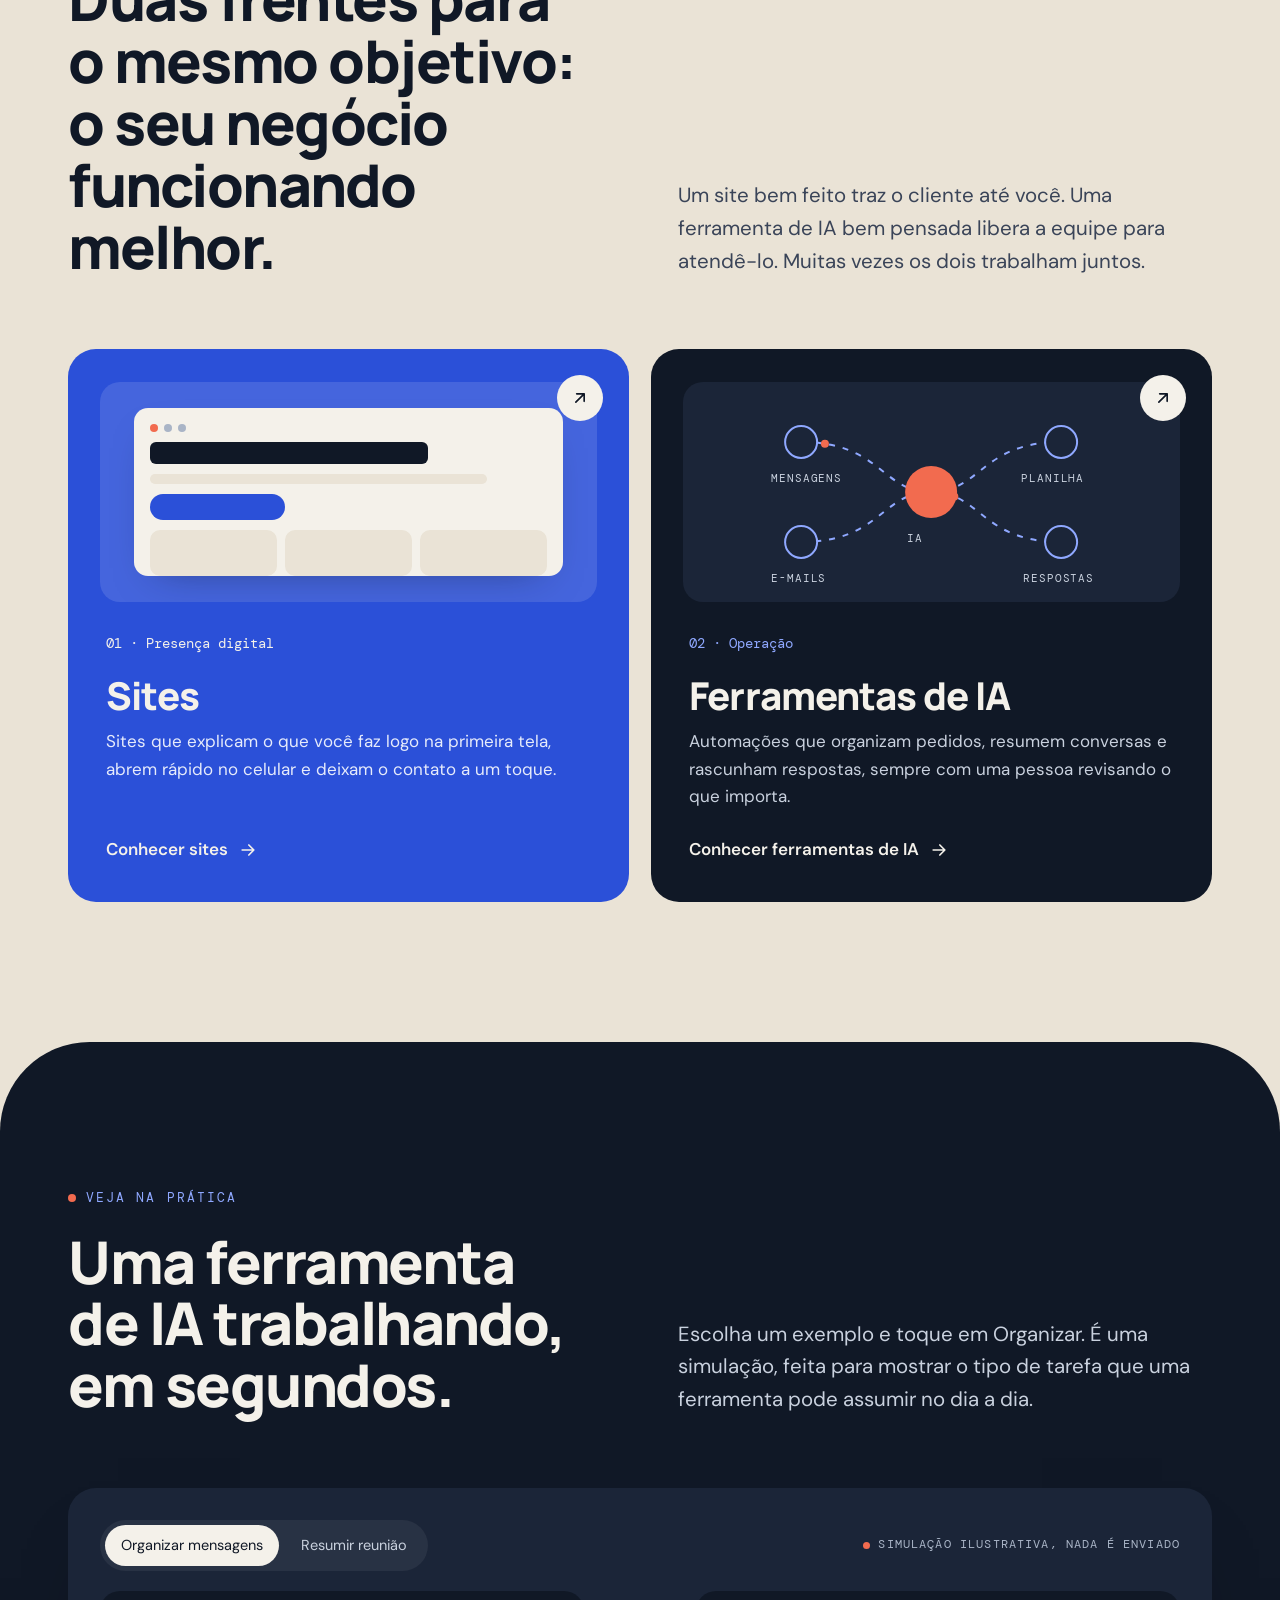
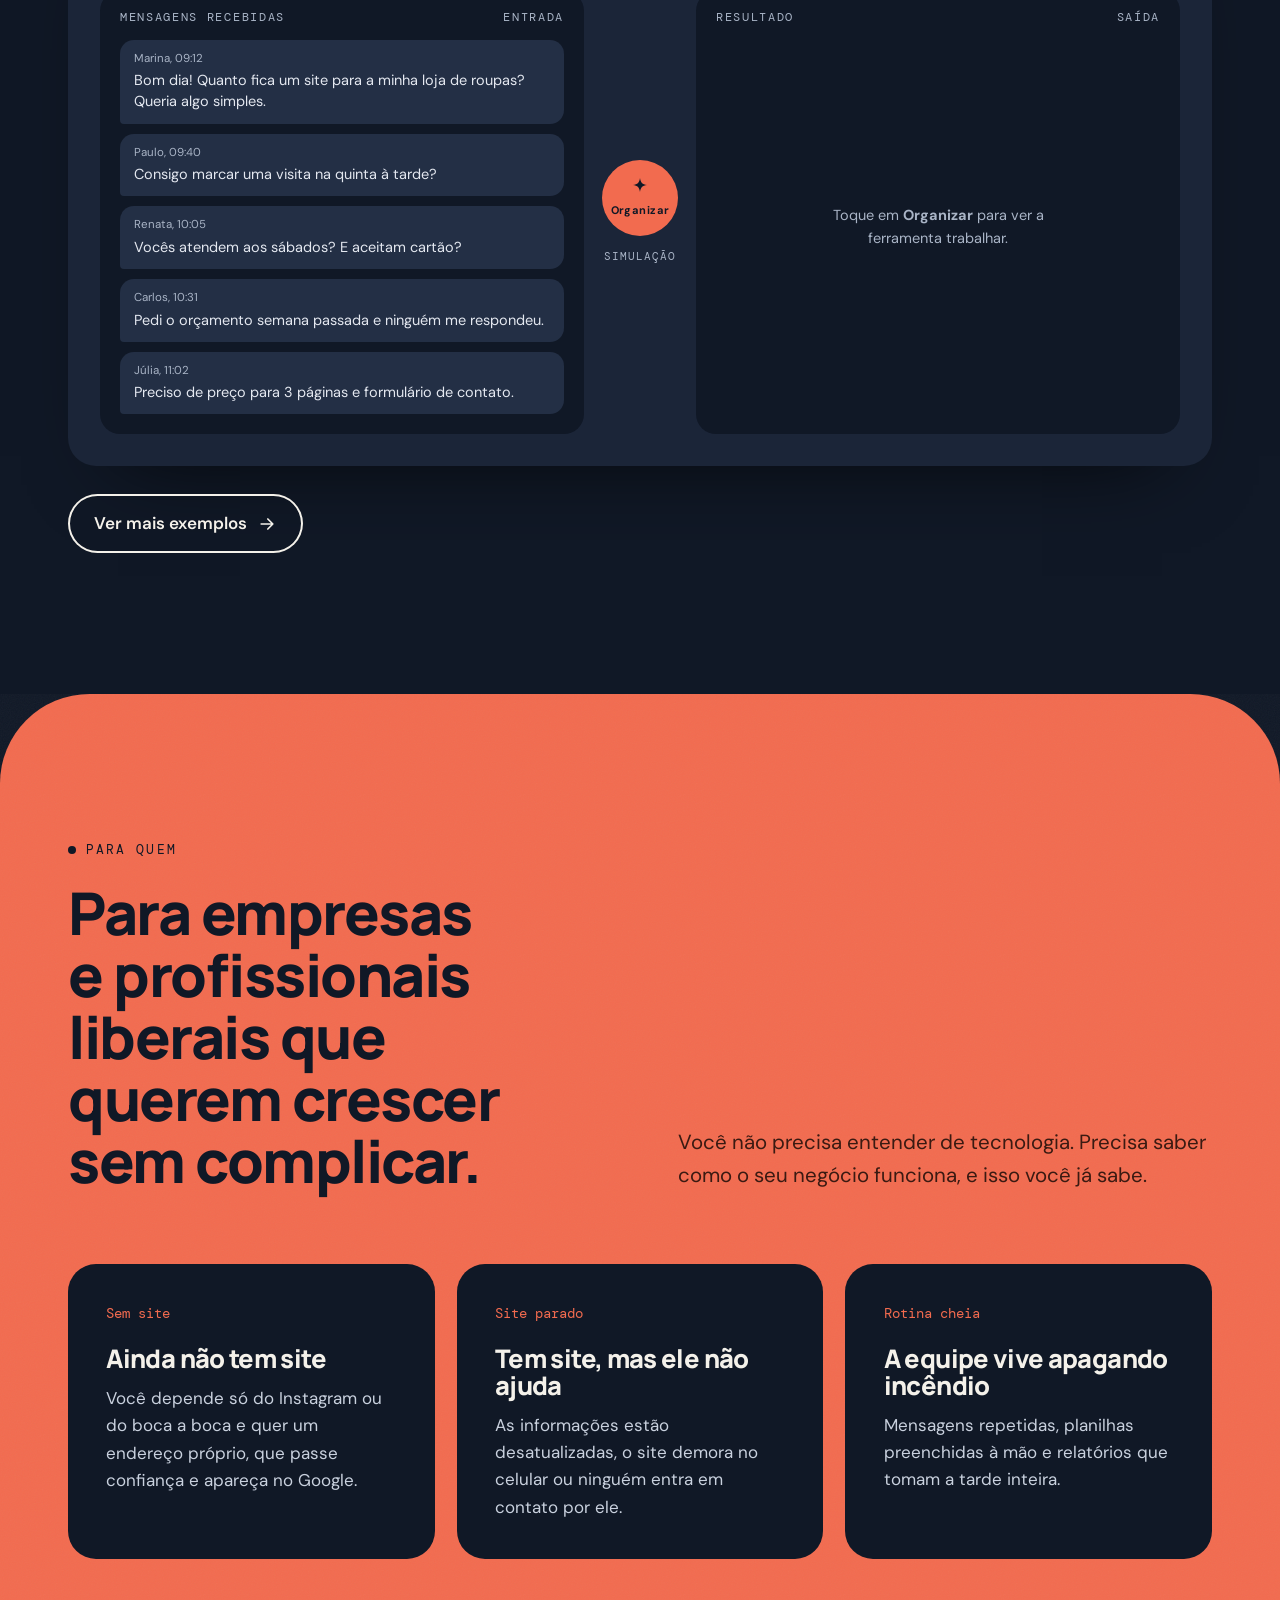
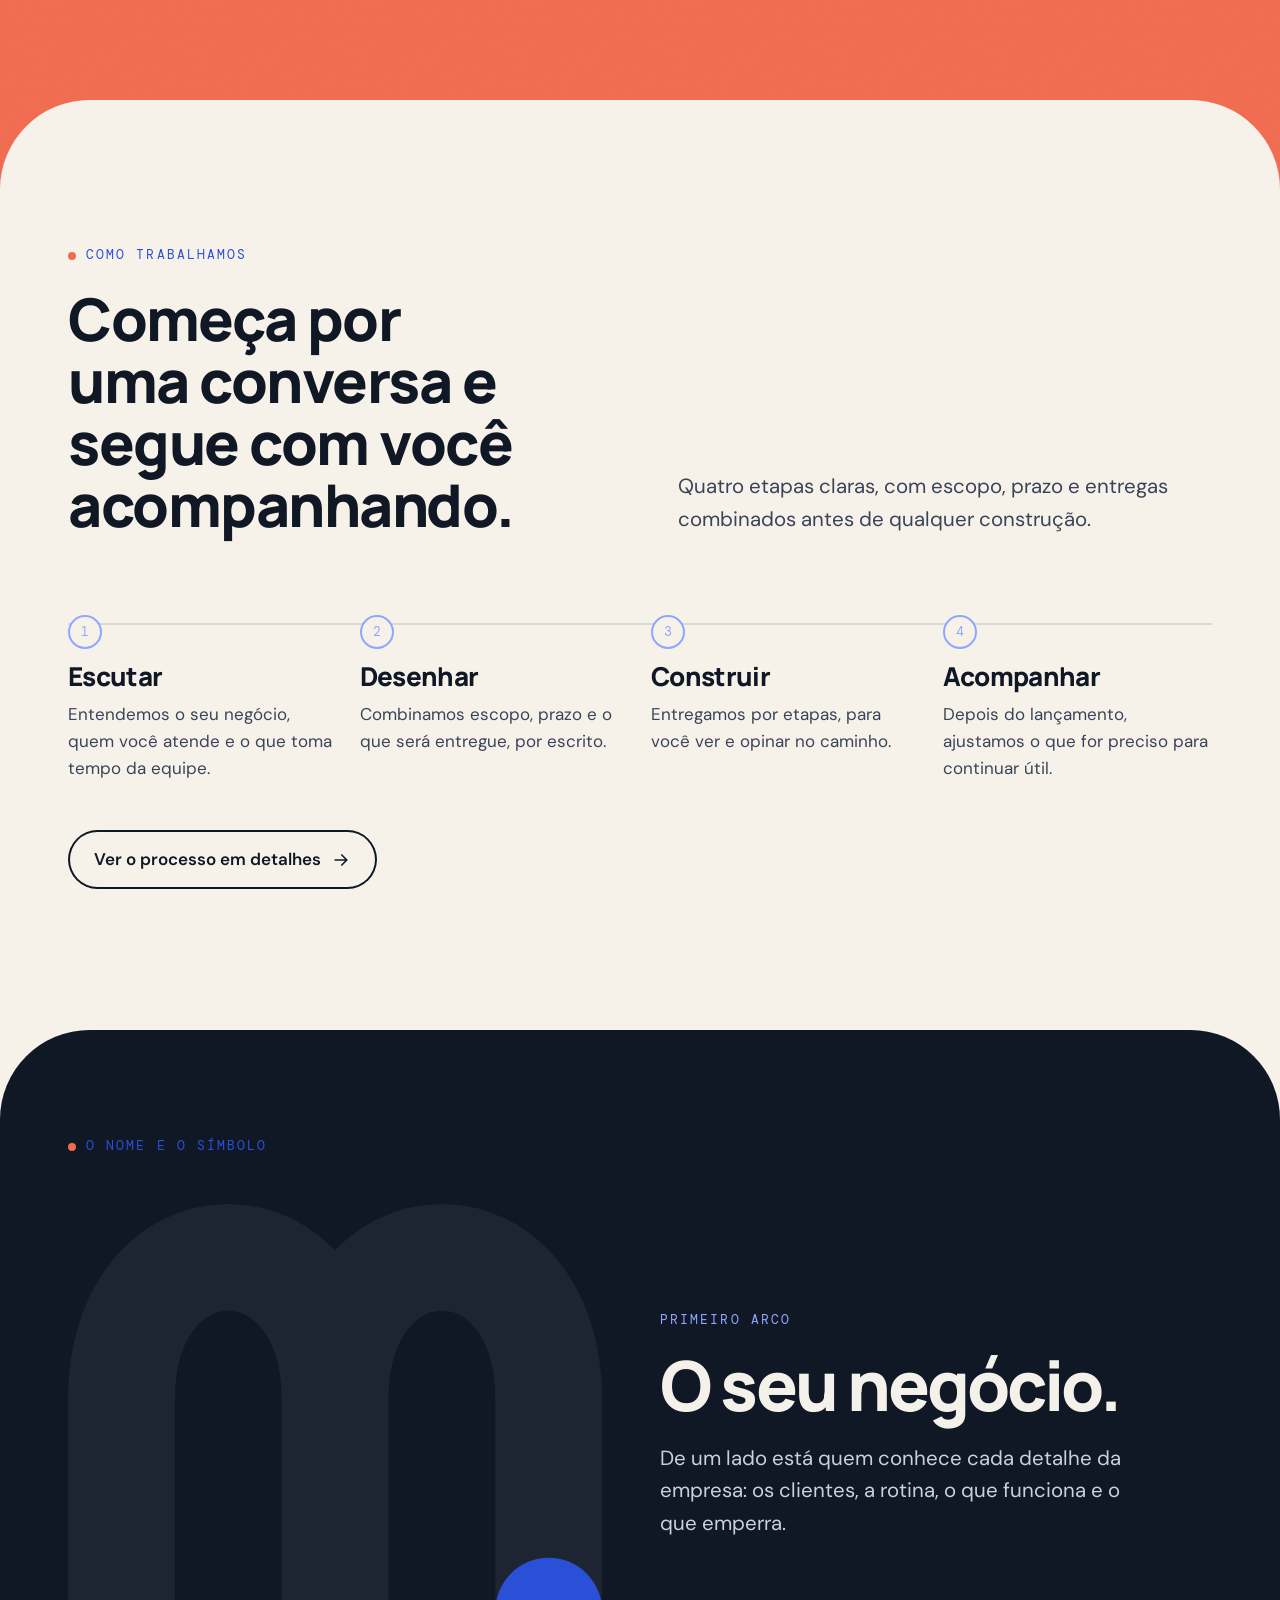
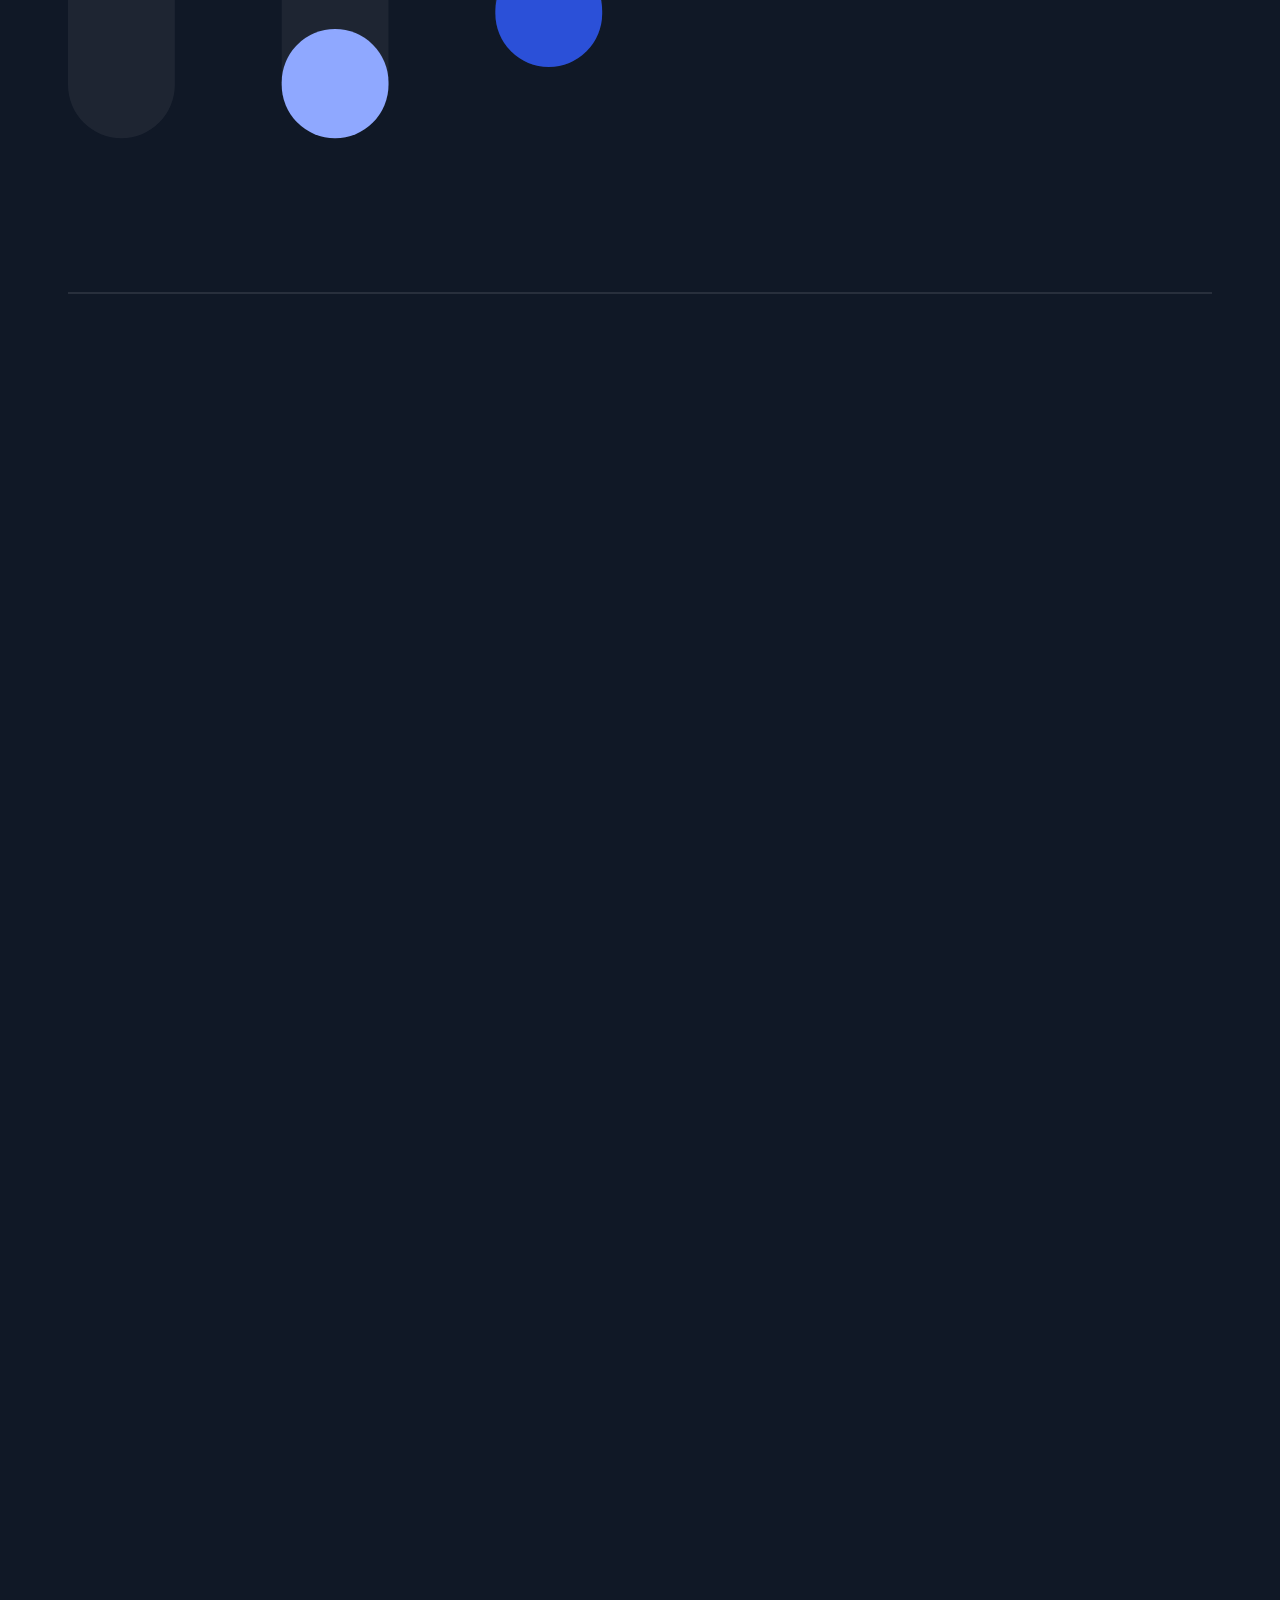
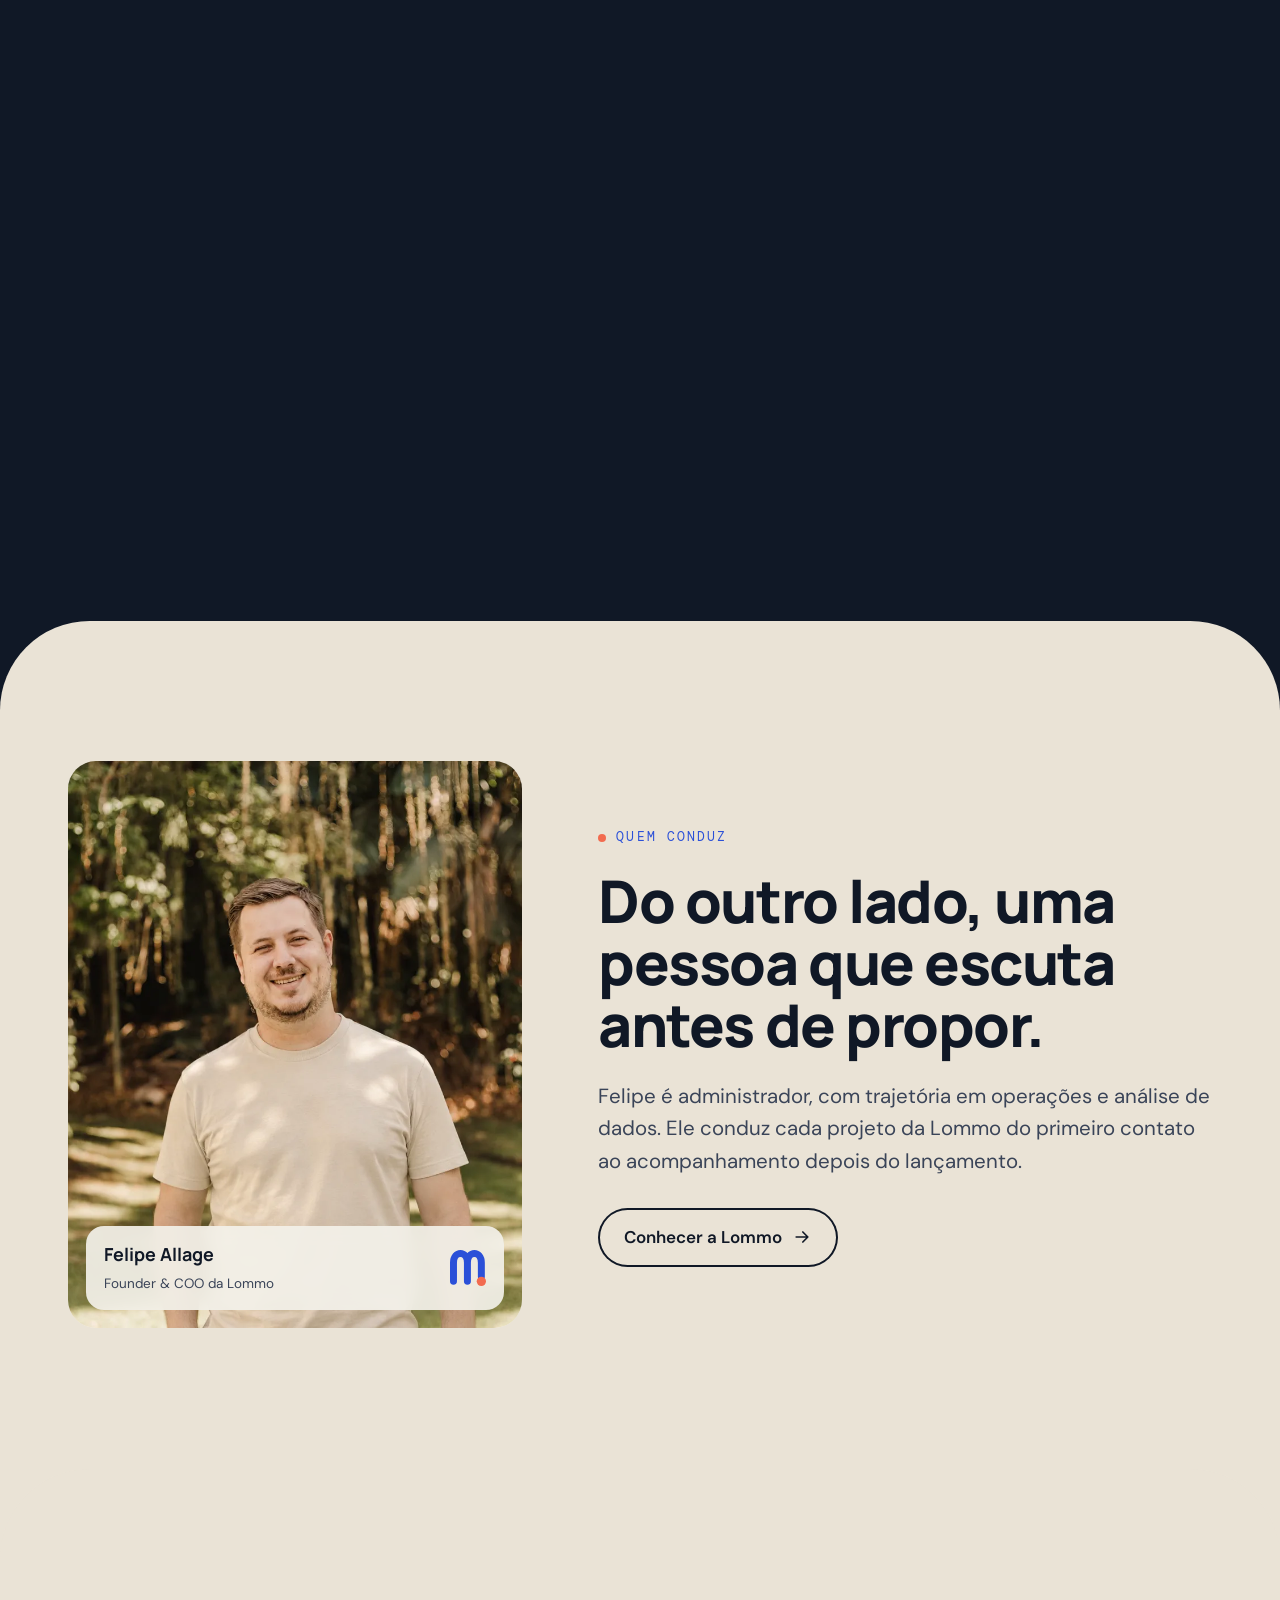
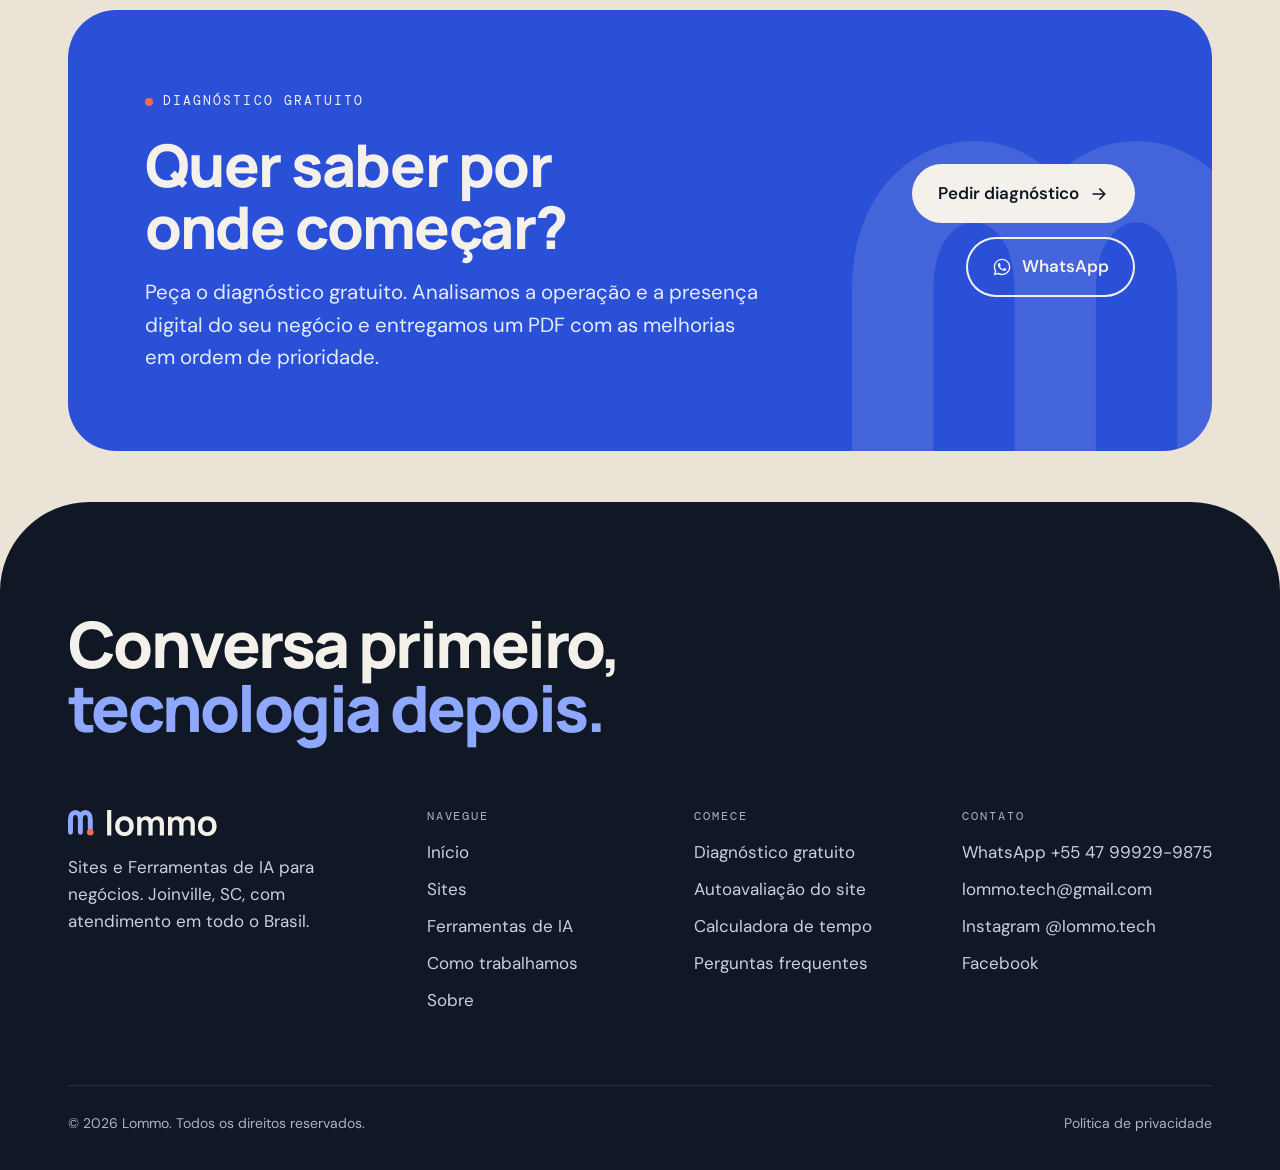
==== commit 5e0f6f15: "Site Lommo 4.0" ====
--- a/index.html
+++ b/index.html
@@ -5,7 +5,7 @@
 <meta name="twitter:card" content="summary_large_image">
 <link rel="icon" href="/assets/favicon.svg" type="image/svg+xml">
 <link rel="preload" href="/assets/fonts/manrope.woff2" as="font" type="font/woff2" crossorigin><link rel="preload" href="/assets/fonts/dmsans.woff2" as="font" type="font/woff2" crossorigin>
-<link rel="stylesheet" href="/assets/site.css?v=59b8b607">
+<link rel="stylesheet" href="/assets/site.css?v=20788032">
 <script type="application/ld+json">{"@context": "https://schema.org", "@graph": [{"@type": "ProfessionalService", "@id": "https://lommo.com.br/#lommo", "name": "Lommo", "url": "https://lommo.com.br/", "description": "Sites e Ferramentas de IA para negócios.", "slogan": "Conversa primeiro, tecnologia depois.", "email": "lommo.tech@gmail.com", "telephone": "+55-47-99929-9875", "image": "https://lommo.com.br/assets/og.png", "logo": "https://lommo.com.br/assets/favicon.svg", "address": {"@type": "PostalAddress", "addressLocality": "Joinville", "addressRegion": "SC", "addressCountry": "BR"}, "areaServed": {"@type": "Country", "name": "Brasil"}, "founder": {"@type": "Person", "name": "Felipe Augusto Allage", "jobTitle": "Founder & COO"}, "sameAs": ["https://instagram.com/lommo.tech", "https://www.facebook.com/lommo.tech"]}, {"@type": "WebSite", "@id": "https://lommo.com.br/#site", "url": "https://lommo.com.br/", "name": "Lommo", "inLanguage": "pt-BR", "publisher": {"@id": "https://lommo.com.br/#lommo"}}]}</script>
 </head><body class="on-dark"><a class="skip" href="#conteudo">Pular para o conteúdo</a>
 <header class="hd"><div class="wrap"><a class="logo" href="/" aria-label="Lommo, página inicial"><svg class="lg " viewBox="16.275 16.275 272.69 46.5" role="img" aria-label="Lommo"><g transform="translate(6.775 6.775)"><path class="p" d="M14 50 V26 C14 10 32 10 32 26 V50 M32 26 C32 10 50 10 50 26 V44"/><circle class="c" cx="50" cy="50" r="6"/></g><path class="w" transform="translate(82.305 62.775)" d="M5.061224489795918 0.0V-46.5H12.674028669084821V0.0ZM36.51459238480548 0.9489795918367346Q31.374288193060426 0.9489795918367346 27.552017647879463 -1.3602040816326528Q23.7297471026985 -3.6693877551020404 21.623547020737007 -7.736820049675143Q19.51734693877551 -11.804252344248246 19.51734693877551 -17.092178157884245Q19.51734693877551 -22.443369277642695 21.668359624123084 -26.505528819804287Q23.819372309470662 -30.567688361965878 27.64427923085738 -32.83996662996253Q31.4691861522441 -35.11224489795918 36.51459238480548 -35.11224489795918Q41.660169328962056 -35.11224489795918 45.49561982446787 -32.80569760069555Q49.33107031997369 -30.499150303431918 51.44781397605429 -26.436990761270327Q53.564557632134886 -22.374831219108735 53.564557632134886 -17.092178157884245Q53.564557632134886 -11.762074186363998 51.43199764952368 -7.697278267996651Q49.29943766691247 -3.6324823496293046 45.46135079520089 -1.341751378896285Q41.62326392348932 0.9489795918367346 36.51459238480548 0.9489795918367346ZM36.51459238480548 -6.189346375757334Q41.043380861866225 -6.189346375757334 43.27086969492386 -9.236655535016741Q45.4983585279815 -12.283964694276147 45.4983585279815 -17.092178157884245Q45.4983585279815 -22.053282134386958 43.241873418068394 -25.013600532376035Q40.985388308155294 -27.973918930365112 36.51459238480548 -27.973918930365112Q33.44619414660396 -27.973918930365112 31.471768468740038 -26.59261225486288Q29.497342790876115 -25.211305579360648 28.540444416902503 -22.76502262037627Q27.583546042928887 -20.3187396613919 27.583546042928887 -17.092178157884245Q27.583546042928887 -12.109987033143334 29.850576657665016 -9.149666704450334Q32.117607272401145 -6.189346375757334 36.51459238480548 -6.189346375757334ZM100.7816210688377 0.0 100.79216657366071 -20.74054440868144Q100.79216657366071 -24.27287535375478 99.0444441503408 -26.249927754304842Q97.29672172702088 -28.226980154854907 94.33905128946108 -28.226980154854907Q92.49908079809072 -28.226980154854907 91.04659968784877 -27.37553296770368Q89.59411857760682 -26.524085780552454 88.7400234300263 -24.908170583296794Q87.88592828244579 -23.292255386041134 87.88592828244579 -21.02521125637755L84.49071592992665 -23.028563705755737Q84.4643521678691 -26.581970214843746 86.09342993911432 -29.286563982282363Q87.72250771035954 -31.99115774972098 90.4982701204261 -33.49898152254065Q93.27403253049266 -35.00680529536033 96.69035906110491 -35.00680529536033Q102.37367180026307 -35.00680529536033 105.38932127660634 -31.614211942711655Q108.40497075294961 -28.221618590062977 108.40497075294961 -22.670093769929846L108.3944252481266 0.0ZM59.70136183135364 0.0V-34.16326530612245H66.43901267538266V-23.566415342992663H67.36688581194196V0.0ZM80.27312410315689 0.0 80.2836696079799 -20.666725874920278Q80.2836696079799 -24.22542058205118 78.54385631327726 -26.226200368453043Q76.80404301857462 -28.226980154854907 73.80946331413425 -28.226980154854907Q70.90450495505819 -28.226980154854907 69.13569538350006 -26.23146925945671Q67.36688581194196 -24.23595836405851 67.36688581194196 -21.02521125637755L63.97167345942283 -23.302731385522957Q63.97167345942283 -26.64524710518973 65.61656755719866 -29.289208081303805Q67.26146165497448 -31.933169057417885 70.0556748370735 -33.46998717638911Q72.84988801917251 -35.00680529536033 76.34002149932238 -35.00680529536033Q80.16754935128348 -35.00680529536033 82.73770144715601 -33.38036969243264Q85.30785354302853 -31.75393408950494 86.59689091273717 -28.95445008569834Q87.88592828244579 -26.15496608189174 87.88592828244579 -22.638457255460775L87.87538277762276 0.0ZM156.89794759944994 0.0 156.90849310427296 -20.74054440868144Q156.90849310427296 -24.27287535375478 155.16077068095305 -26.249927754304842Q153.41304825763314 -28.226980154854907 150.45537782007335 -28.226980154854907Q148.61540732870296 -28.226980154854907 147.162926218461 -27.37553296770368Q145.71044510821906 -26.524085780552454 144.85634996063857 -24.908170583296794Q144.00225481305804 -23.292255386041134 144.00225481305804 -21.02521125637755L140.6070424605389 -23.028563705755737Q140.58067869848134 -26.581970214843746 142.20975646972656 -29.286563982282363Q143.83883424097178 -31.99115774972098 146.61459665103834 -33.49898152254065Q149.3903590611049 -35.00680529536033 152.80668559171716 -35.00680529536033Q158.48999833087532 -35.00680529536033 161.5056478072186 -31.614211942711655Q164.52129728356186 -28.221618590062977 164.52129728356186 -22.670093769929846L164.51075177873884 0.0ZM115.81768836196588 0.0V-34.16326530612245H122.5553392059949V-23.566415342992663H123.48321234255421V0.0ZM136.38945063376914 0.0 136.39999613859214 -20.666725874920278Q136.39999613859214 -24.22542058205118 134.66018284388952 -26.226200368453043Q132.92036954918686 -28.226980154854907 129.9257898447465 -28.226980154854907Q127.02083148567044 -28.226980154854907 125.25202191411233 -26.23146925945671Q123.48321234255421 -24.23595836405851 123.48321234255421 -21.02521125637755L120.08799999003507 -23.302731385522957Q120.08799999003507 -26.64524710518973 121.7328940878109 -29.289208081303805Q123.37778818558674 -31.933169057417885 126.17200136768574 -33.46998717638911Q128.96621454978475 -35.00680529536033 132.45634802993465 -35.00680529536033Q136.28387588189574 -35.00680529536033 138.85402797776828 -33.38036969243264Q141.4241800736408 -31.75393408950494 142.71321744334944 -28.95445008569834Q144.00225481305804 -26.15496608189174 144.00225481305804 -22.638457255460775L143.99170930823502 0.0ZM187.08602095623405 0.9489795918367346Q181.945716764489 0.9489795918367346 178.12344621930805 -1.3602040816326528Q174.30117567412708 -3.6693877551020404 172.19497559216558 -7.736820049675143Q170.08877551020407 -11.804252344248246 170.08877551020407 -17.092178157884245Q170.08877551020407 -22.443369277642695 172.23978819555165 -26.505528819804287Q174.39080088089923 -30.567688361965878 178.21570780228595 -32.83996662996253Q182.04061472367266 -35.11224489795918 187.08602095623405 -35.11224489795918Q192.23159790039062 -35.11224489795918 196.06704839589645 -32.80569760069555Q199.90249889140227 -30.499150303431918 202.01924254748286 -26.436990761270327Q204.13598620356345 -22.374831219108735 204.13598620356345 -17.092178157884245Q204.13598620356345 -11.762074186363998 202.00342622095224 -7.697278267996651Q199.87086623834102 -3.6324823496293046 196.03277936662946 -1.341751378896285Q192.1946924949179 0.9489795918367346 187.08602095623405 0.9489795918367346ZM187.08602095623405 -6.189346375757334Q191.6148094332948 -6.189346375757334 193.84229826635243 -9.236655535016741Q196.06978709941006 -12.283964694276147 196.06978709941006 -17.092178157884245Q196.06978709941006 -22.053282134386958 193.81330198949695 -25.013600532376035Q191.55681687958386 -27.973918930365112 187.08602095623405 -27.973918930365112Q184.01762271803253 -27.973918930365112 182.0431970401686 -26.59261225486288Q180.0687713623047 -25.211305579360648 179.11187298833107 -22.76502262037627Q178.15497461435746 -20.3187396613919 178.15497461435746 -17.092178157884245Q178.15497461435746 -12.109987033143334 180.4220052290936 -9.149666704450334Q182.6890358438297 -6.189346375757334 187.08602095623405 -6.189346375757334Z"/></svg></a>
@@ -102,4 +102,4 @@
 </div>
 <div class="bot"><span>© <span data-ano>2026</span> Lommo. Todos os direitos reservados.</span><span><a href="/privacidade/">Política de privacidade</a></span></div>
 </div></footer><div class="fab" aria-label="Contato rápido"><a class="dg" href="/diagnostico/">Diagnóstico gratuito</a><a class="em" href="mailto:lommo.tech@gmail.com" aria-label="Enviar e-mail para a Lommo"><svg class="ico" viewBox="0 0 24 24" fill="none" stroke="currentColor" stroke-width="2" stroke-linecap="round" stroke-linejoin="round" aria-hidden="true"><rect x="3" y="5" width="18" height="14" rx="3"/><path d="m4 7 8 6 8-6"/></svg></a><a class="wa" href="https://wa.me/5547999299875?text=Ol%C3%A1%21%20Vim%20pelo%20site%20da%20Lommo." aria-label="Conversar no WhatsApp"><svg class="ico" viewBox="0 0 24 24" fill="currentColor" aria-hidden="true"><path d="M12.04 2C6.58 2 2.13 6.45 2.13 11.91c0 1.75.46 3.45 1.32 4.95L2.05 22l5.25-1.38c1.45.79 3.08 1.21 4.74 1.21 5.46 0 9.91-4.45 9.91-9.91C21.95 6.45 17.5 2 12.04 2Zm0 18.15c-1.48 0-2.93-.4-4.2-1.15l-.3-.18-3.12.82.83-3.04-.2-.31a8.23 8.23 0 0 1-1.26-4.38c0-4.54 3.7-8.24 8.25-8.24 4.54 0 8.24 3.7 8.24 8.24 0 4.55-3.7 8.24-8.24 8.24Zm4.52-6.16c-.25-.12-1.47-.72-1.69-.81-.23-.08-.39-.12-.56.12-.16.25-.64.81-.79.97-.14.17-.29.19-.54.06-.25-.12-1.05-.38-1.99-1.22-.74-.66-1.23-1.47-1.38-1.72-.14-.25-.02-.38.11-.51.11-.11.25-.29.37-.43.13-.15.17-.25.25-.42.08-.16.04-.31-.02-.43-.06-.12-.56-1.34-.76-1.84-.2-.48-.41-.42-.56-.43h-.48c-.17 0-.43.06-.66.31-.22.25-.86.85-.86 2.07 0 1.22.89 2.4 1.01 2.56.12.17 1.75 2.67 4.23 3.74.59.26 1.05.41 1.41.52.59.19 1.13.16 1.56.1.48-.07 1.47-.6 1.67-1.18.21-.58.21-1.07.14-1.18-.06-.1-.22-.16-.47-.28Z"/></svg><span>WhatsApp</span></a></div>
-<nav class="mbar" aria-label="Contato rápido"><a class="wa" href="https://wa.me/5547999299875?text=Ol%C3%A1%21%20Vim%20pelo%20site%20da%20Lommo."><svg class="ico" viewBox="0 0 24 24" fill="currentColor" aria-hidden="true"><path d="M12.04 2C6.58 2 2.13 6.45 2.13 11.91c0 1.75.46 3.45 1.32 4.95L2.05 22l5.25-1.38c1.45.79 3.08 1.21 4.74 1.21 5.46 0 9.91-4.45 9.91-9.91C21.95 6.45 17.5 2 12.04 2Zm0 18.15c-1.48 0-2.93-.4-4.2-1.15l-.3-.18-3.12.82.83-3.04-.2-.31a8.23 8.23 0 0 1-1.26-4.38c0-4.54 3.7-8.24 8.25-8.24 4.54 0 8.24 3.7 8.24 8.24 0 4.55-3.7 8.24-8.24 8.24Zm4.52-6.16c-.25-.12-1.47-.72-1.69-.81-.23-.08-.39-.12-.56.12-.16.25-.64.81-.79.97-.14.17-.29.19-.54.06-.25-.12-1.05-.38-1.99-1.22-.74-.66-1.23-1.47-1.38-1.72-.14-.25-.02-.38.11-.51.11-.11.25-.29.37-.43.13-.15.17-.25.25-.42.08-.16.04-.31-.02-.43-.06-.12-.56-1.34-.76-1.84-.2-.48-.41-.42-.56-.43h-.48c-.17 0-.43.06-.66.31-.22.25-.86.85-.86 2.07 0 1.22.89 2.4 1.01 2.56.12.17 1.75 2.67 4.23 3.74.59.26 1.05.41 1.41.52.59.19 1.13.16 1.56.1.48-.07 1.47-.6 1.67-1.18.21-.58.21-1.07.14-1.18-.06-.1-.22-.16-.47-.28Z"/></svg>WhatsApp</a><a href="mailto:lommo.tech@gmail.com"><svg class="ico" viewBox="0 0 24 24" fill="none" stroke="currentColor" stroke-width="2" stroke-linecap="round" stroke-linejoin="round" aria-hidden="true"><rect x="3" y="5" width="18" height="14" rx="3"/><path d="m4 7 8 6 8-6"/></svg>E-mail</a><a class="dg" href="/diagnostico/">Diagnóstico <svg class="ico ar" viewBox="0 0 24 24" fill="none" stroke="currentColor" stroke-width="2" stroke-linecap="round" stroke-linejoin="round" aria-hidden="true"><path d="M5 12h14M13 6l6 6-6 6"/></svg></a></nav><script src="/assets/site.js?v=f9389a26" defer></script></body></html>+<nav class="mbar" aria-label="Contato rápido"><a class="wa" href="https://wa.me/5547999299875?text=Ol%C3%A1%21%20Vim%20pelo%20site%20da%20Lommo."><svg class="ico" viewBox="0 0 24 24" fill="currentColor" aria-hidden="true"><path d="M12.04 2C6.58 2 2.13 6.45 2.13 11.91c0 1.75.46 3.45 1.32 4.95L2.05 22l5.25-1.38c1.45.79 3.08 1.21 4.74 1.21 5.46 0 9.91-4.45 9.91-9.91C21.95 6.45 17.5 2 12.04 2Zm0 18.15c-1.48 0-2.93-.4-4.2-1.15l-.3-.18-3.12.82.83-3.04-.2-.31a8.23 8.23 0 0 1-1.26-4.38c0-4.54 3.7-8.24 8.25-8.24 4.54 0 8.24 3.7 8.24 8.24 0 4.55-3.7 8.24-8.24 8.24Zm4.52-6.16c-.25-.12-1.47-.72-1.69-.81-.23-.08-.39-.12-.56.12-.16.25-.64.81-.79.97-.14.17-.29.19-.54.06-.25-.12-1.05-.38-1.99-1.22-.74-.66-1.23-1.47-1.38-1.72-.14-.25-.02-.38.11-.51.11-.11.25-.29.37-.43.13-.15.17-.25.25-.42.08-.16.04-.31-.02-.43-.06-.12-.56-1.34-.76-1.84-.2-.48-.41-.42-.56-.43h-.48c-.17 0-.43.06-.66.31-.22.25-.86.85-.86 2.07 0 1.22.89 2.4 1.01 2.56.12.17 1.75 2.67 4.23 3.74.59.26 1.05.41 1.41.52.59.19 1.13.16 1.56.1.48-.07 1.47-.6 1.67-1.18.21-.58.21-1.07.14-1.18-.06-.1-.22-.16-.47-.28Z"/></svg>WhatsApp</a><a href="mailto:lommo.tech@gmail.com"><svg class="ico" viewBox="0 0 24 24" fill="none" stroke="currentColor" stroke-width="2" stroke-linecap="round" stroke-linejoin="round" aria-hidden="true"><rect x="3" y="5" width="18" height="14" rx="3"/><path d="m4 7 8 6 8-6"/></svg>E-mail</a><a class="dg" href="/diagnostico/">Diagnóstico <svg class="ico ar" viewBox="0 0 24 24" fill="none" stroke="currentColor" stroke-width="2" stroke-linecap="round" stroke-linejoin="round" aria-hidden="true"><path d="M5 12h14M13 6l6 6-6 6"/></svg></a></nav><script src="/assets/site.js?v=6dde00c4" defer></script></body></html>
--- a/assets/site.css
+++ b/assets/site.css
@@ -377,6 +377,8 @@
 .fld textarea{min-height:110px;resize:vertical}
 .fld input:focus,.fld textarea:focus{border-color:var(--cob);background:#fff}
 .fld input::placeholder,.fld textarea::placeholder{color:#8B93A3}
+.fld .hint{color:var(--graf);font-size:13px;margin-top:6px}
+.fld.bad .hint{display:none}
 .fld .err{display:none;color:#B4321A;font-size:13.5px;margin-top:6px}
 .fld.bad input,.fld.bad textarea{border-color:#C8452B;background:#FFF5F2}
 .fld.bad .err{display:block}
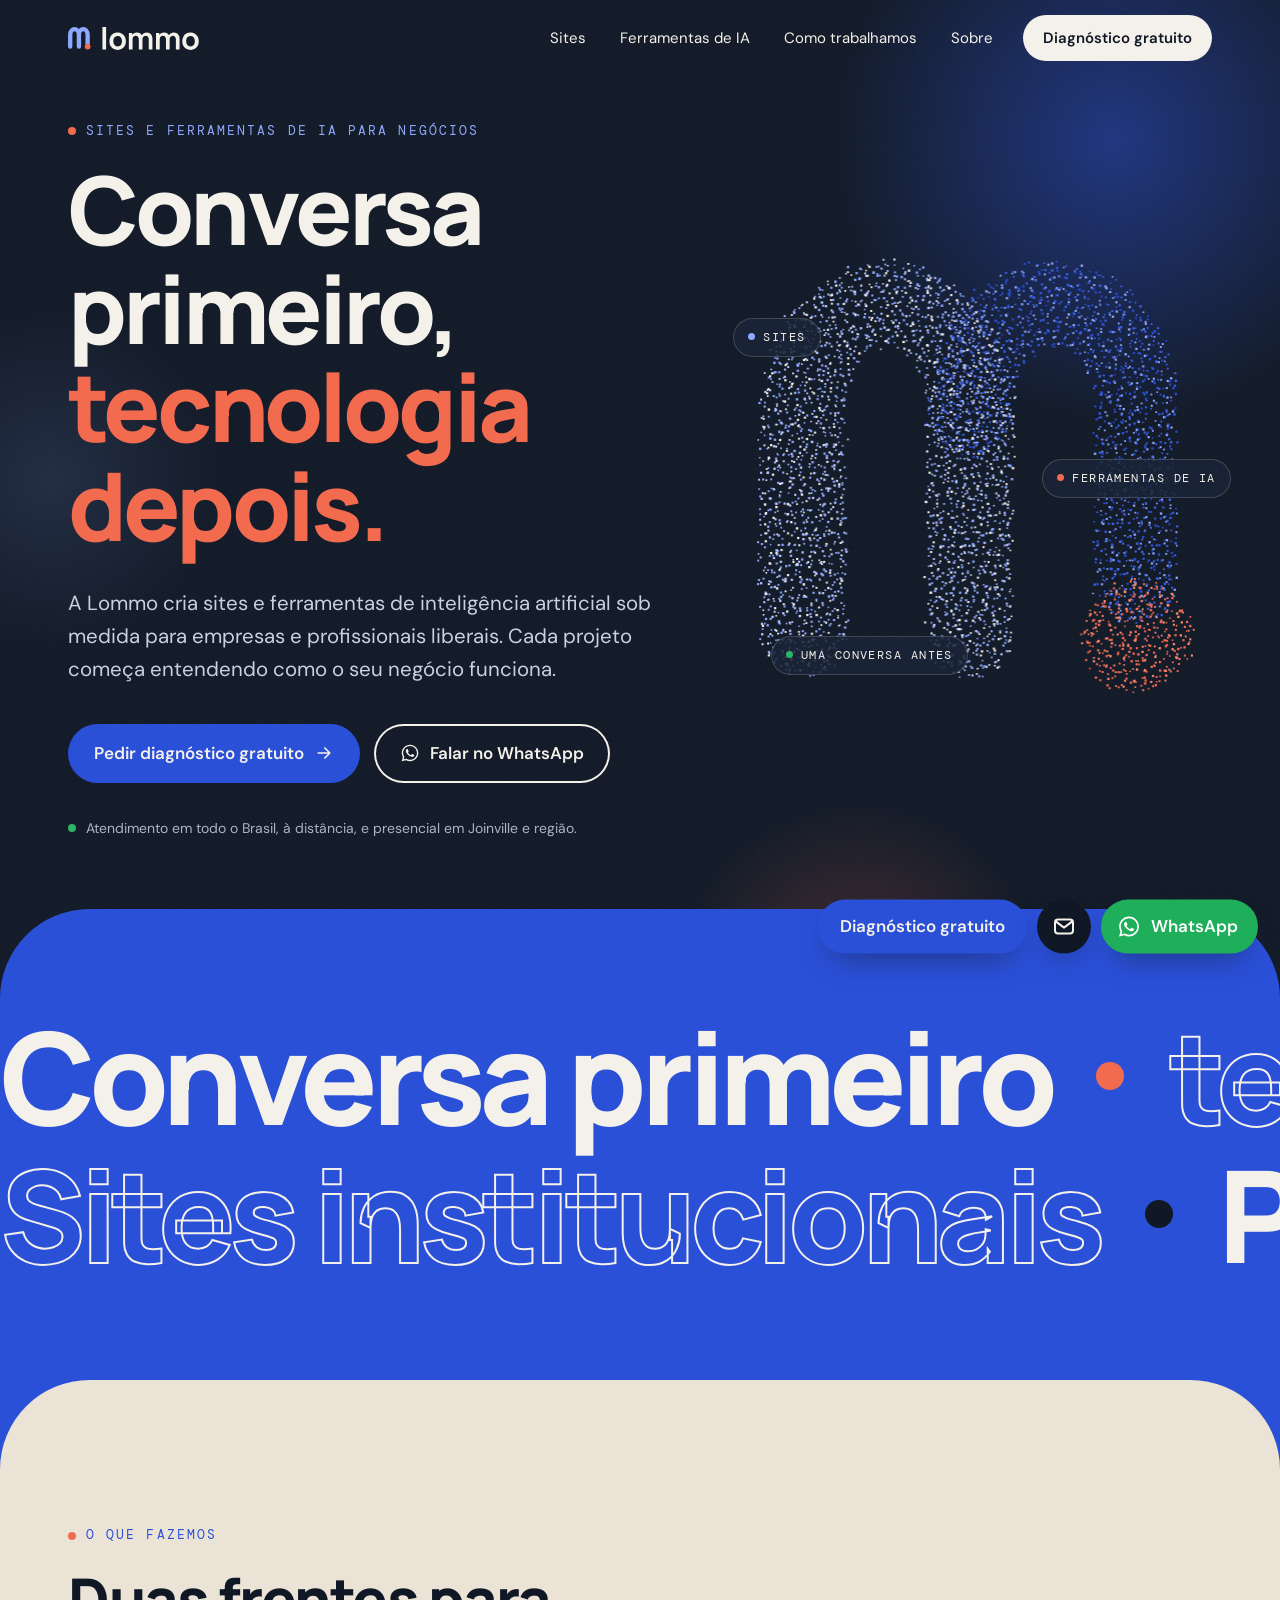
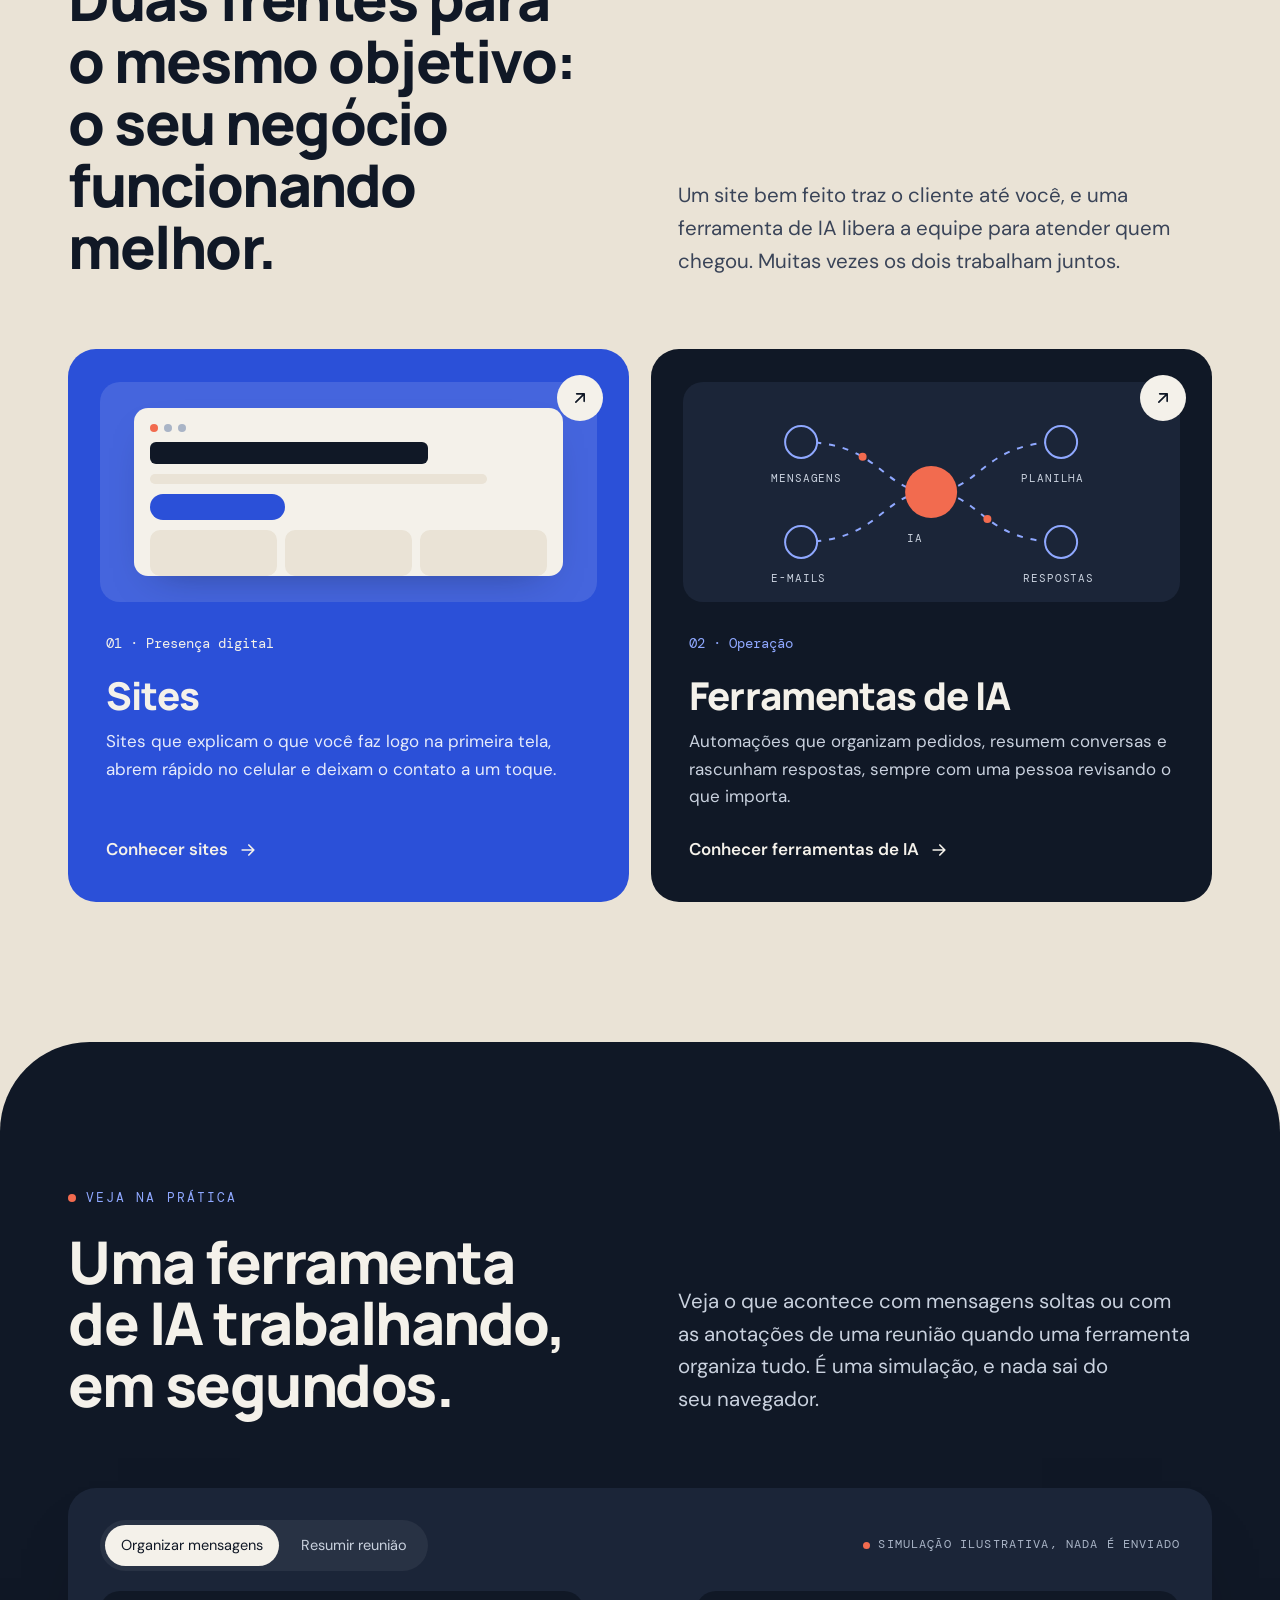
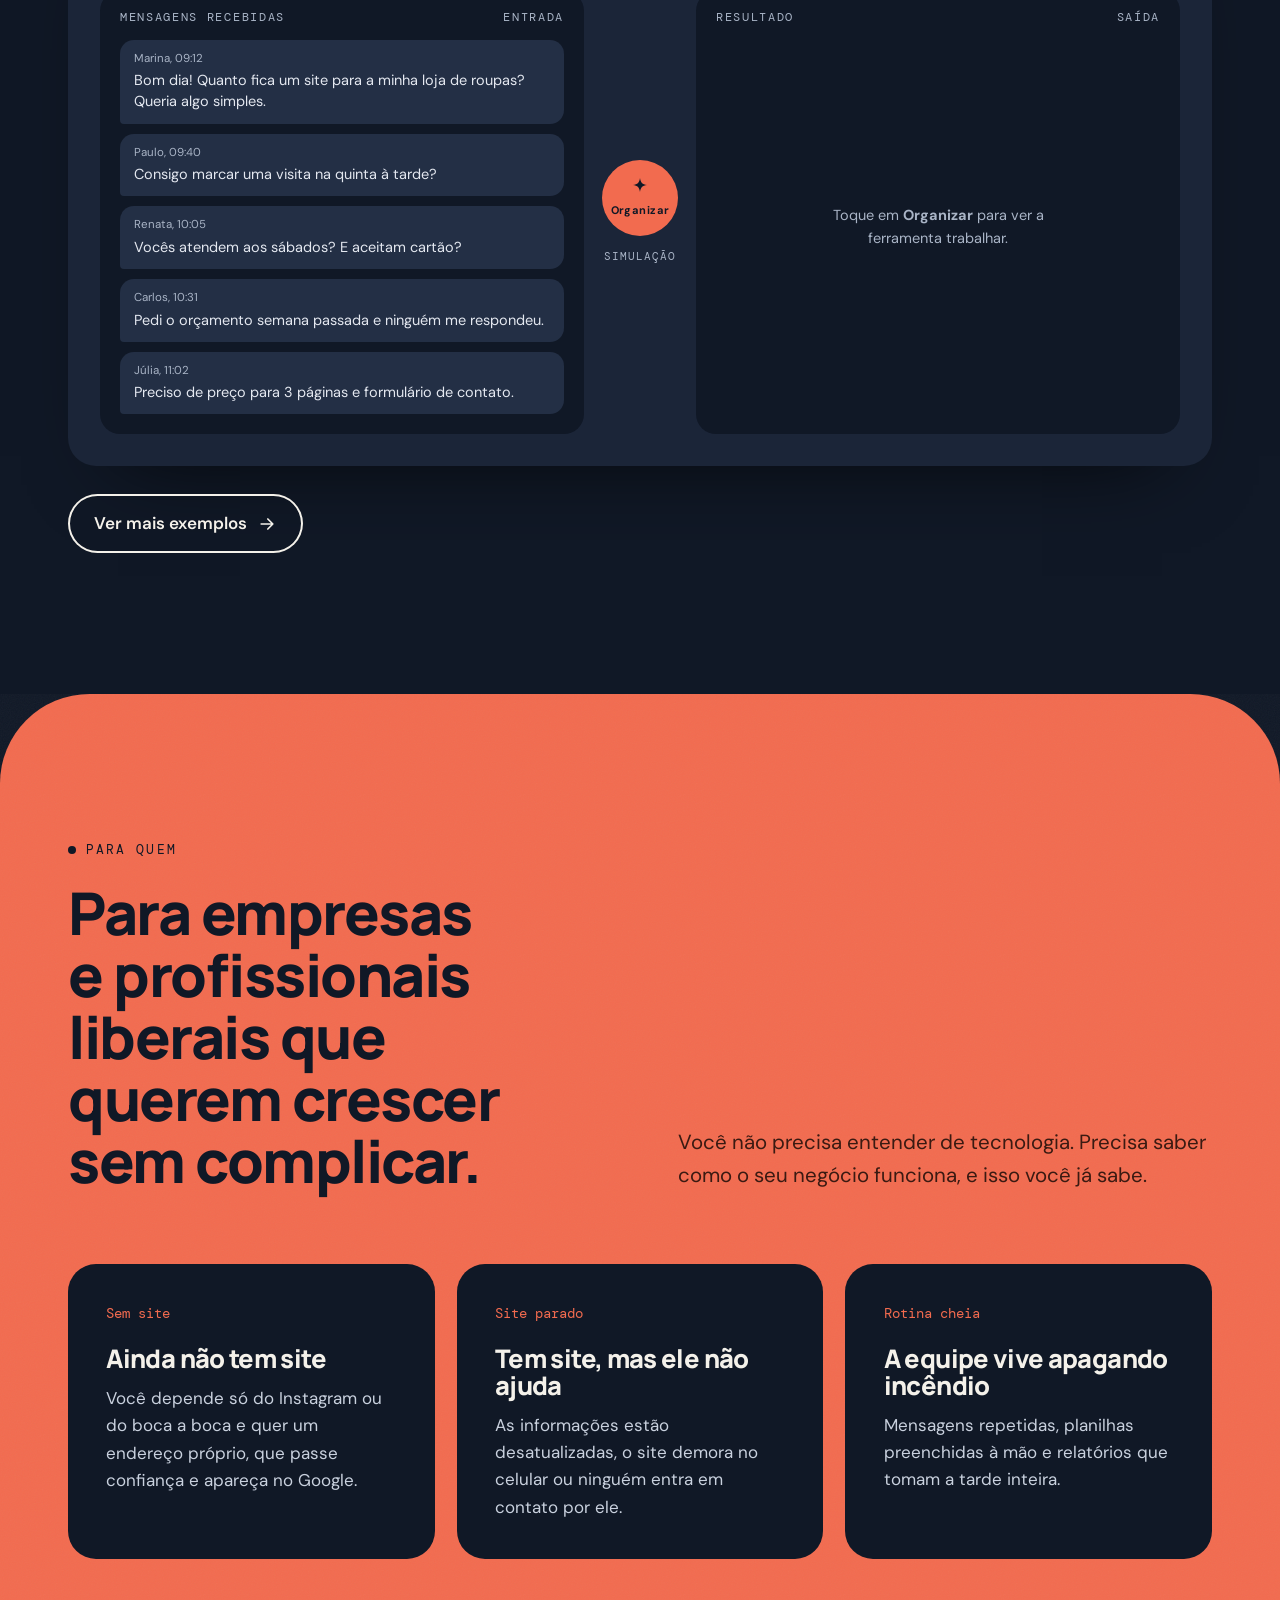
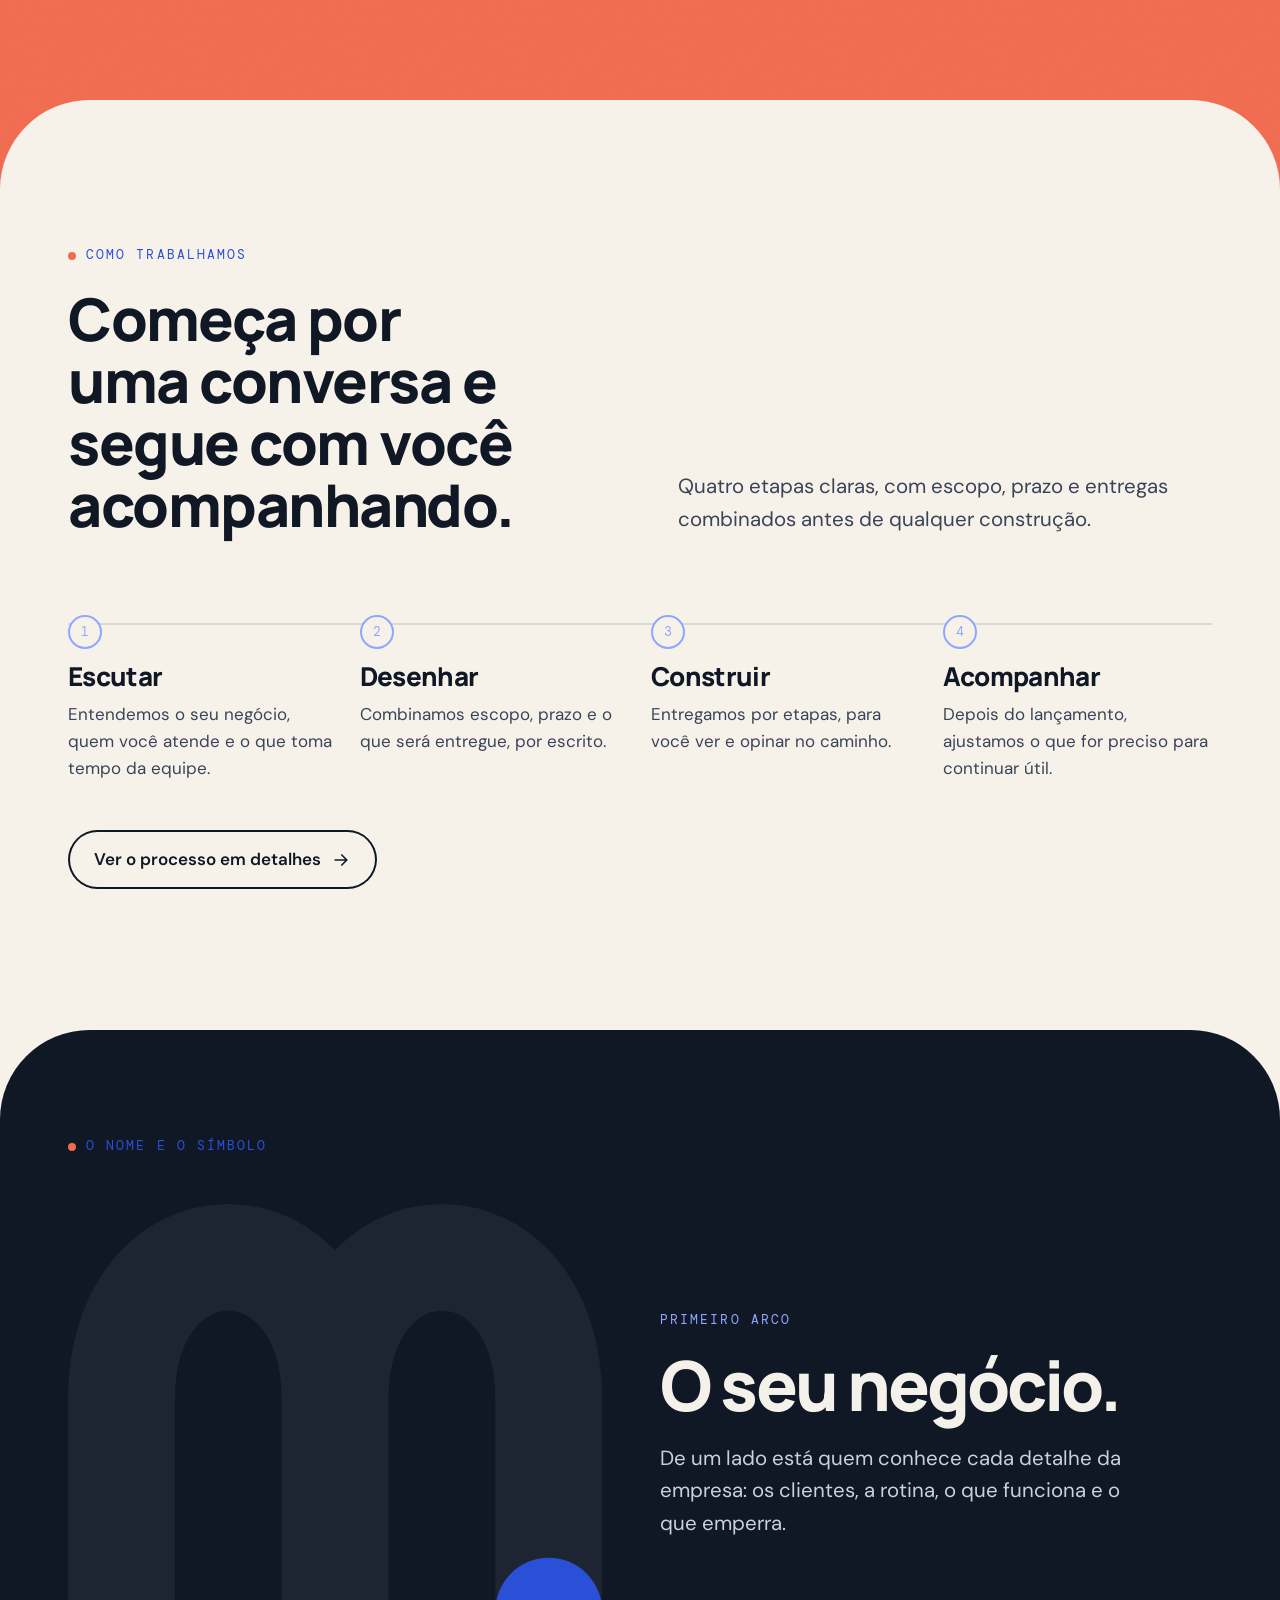
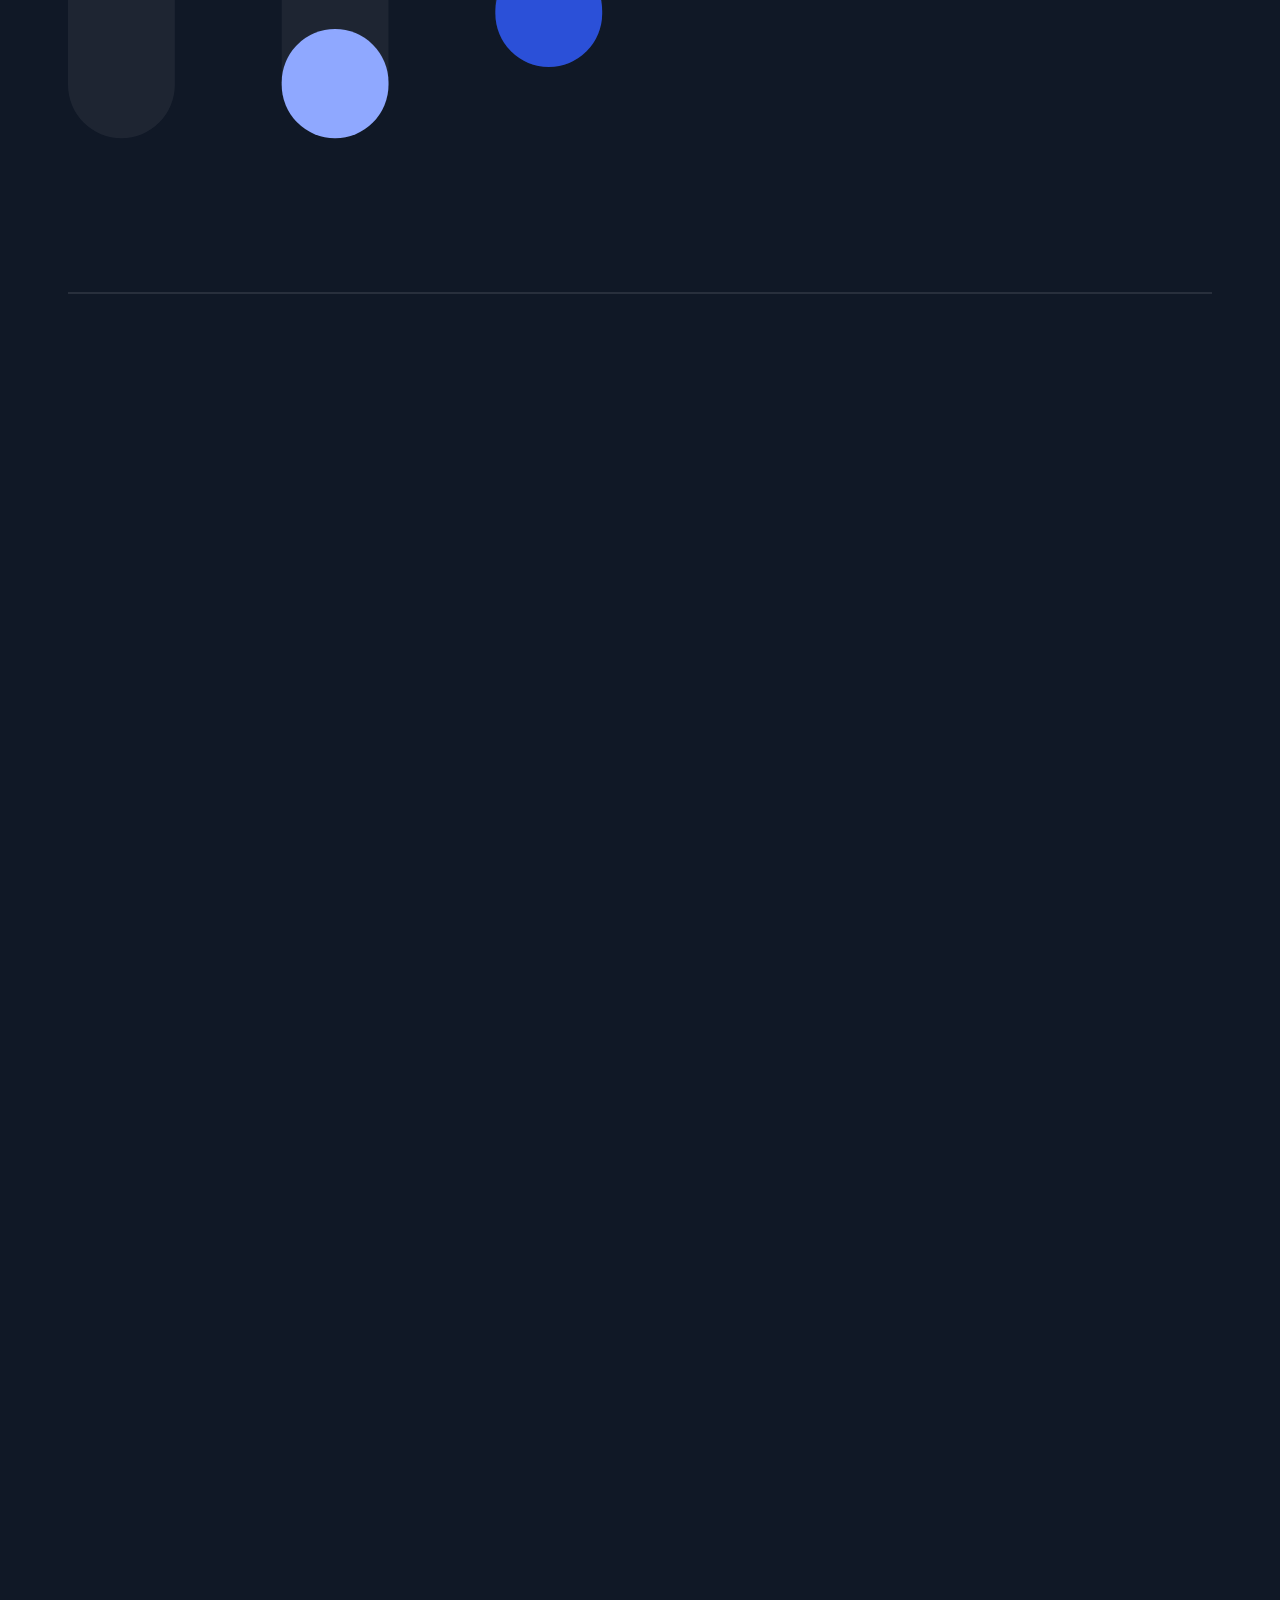
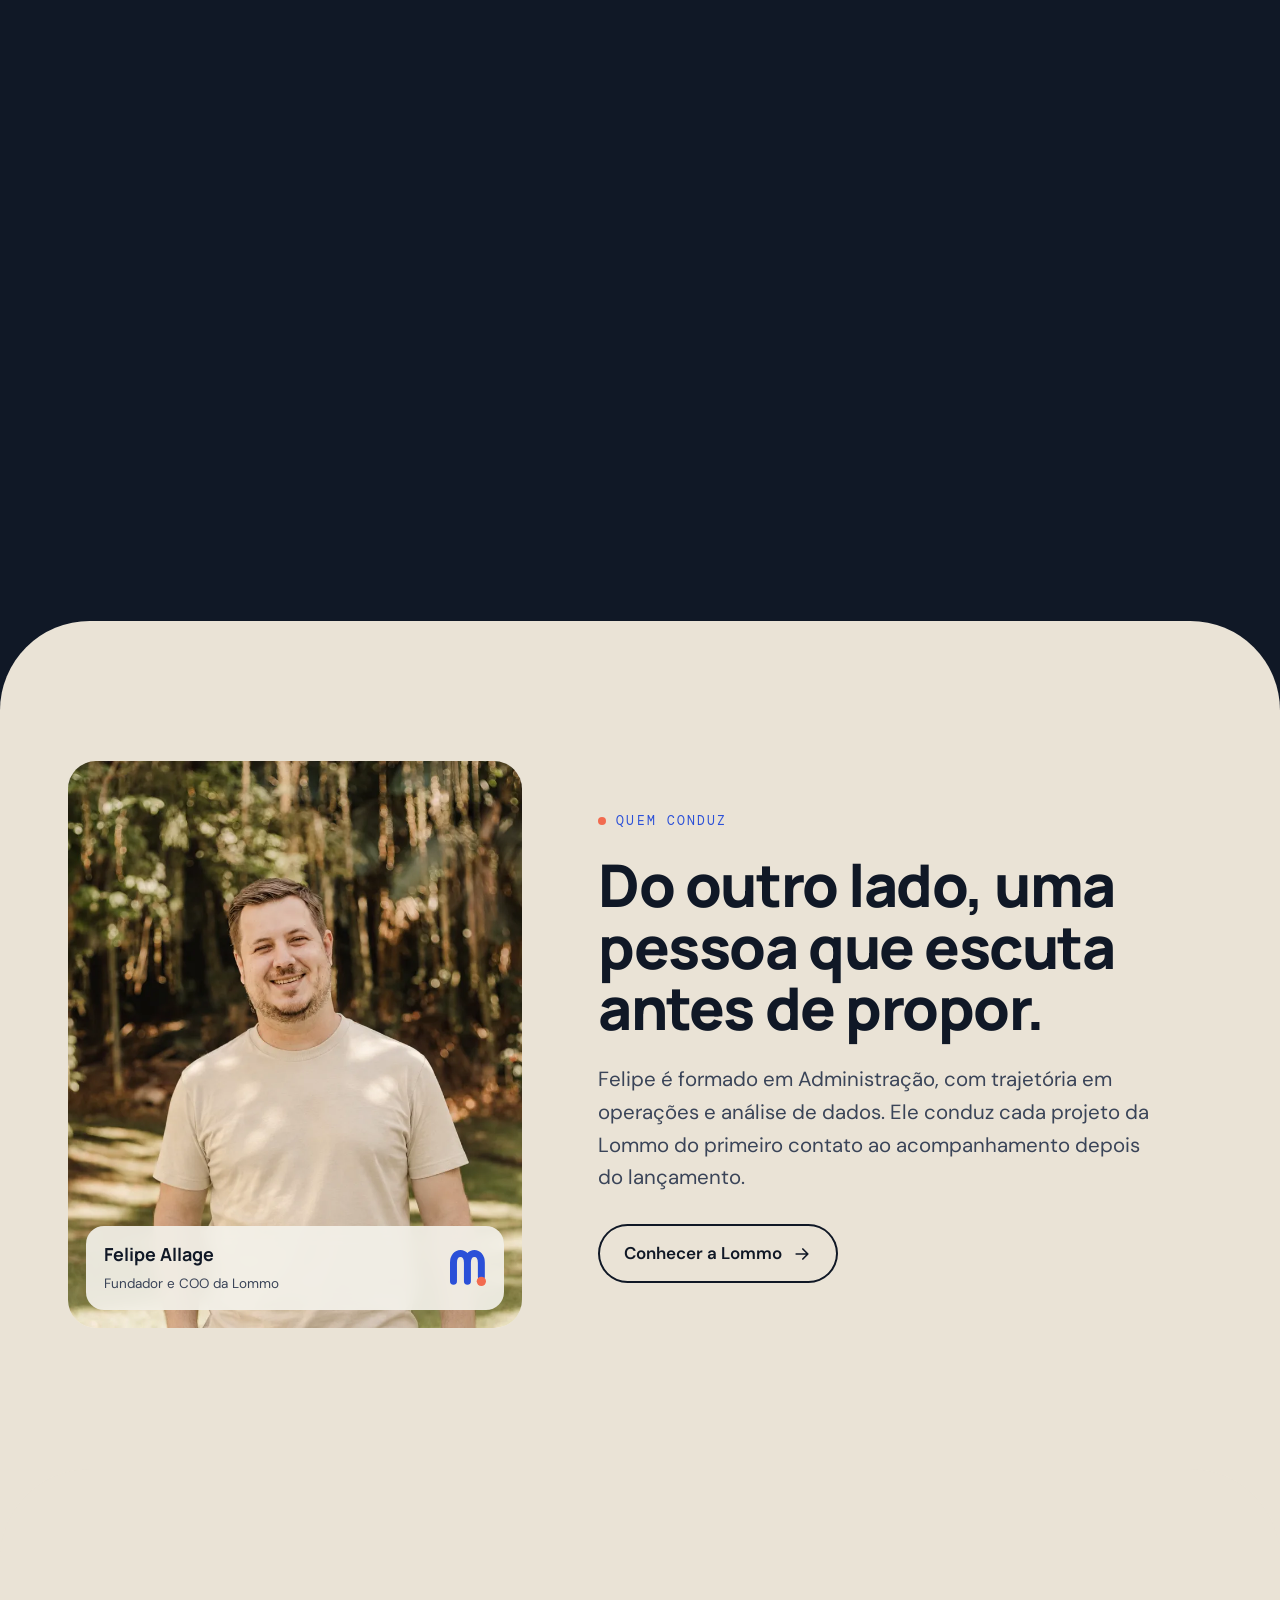
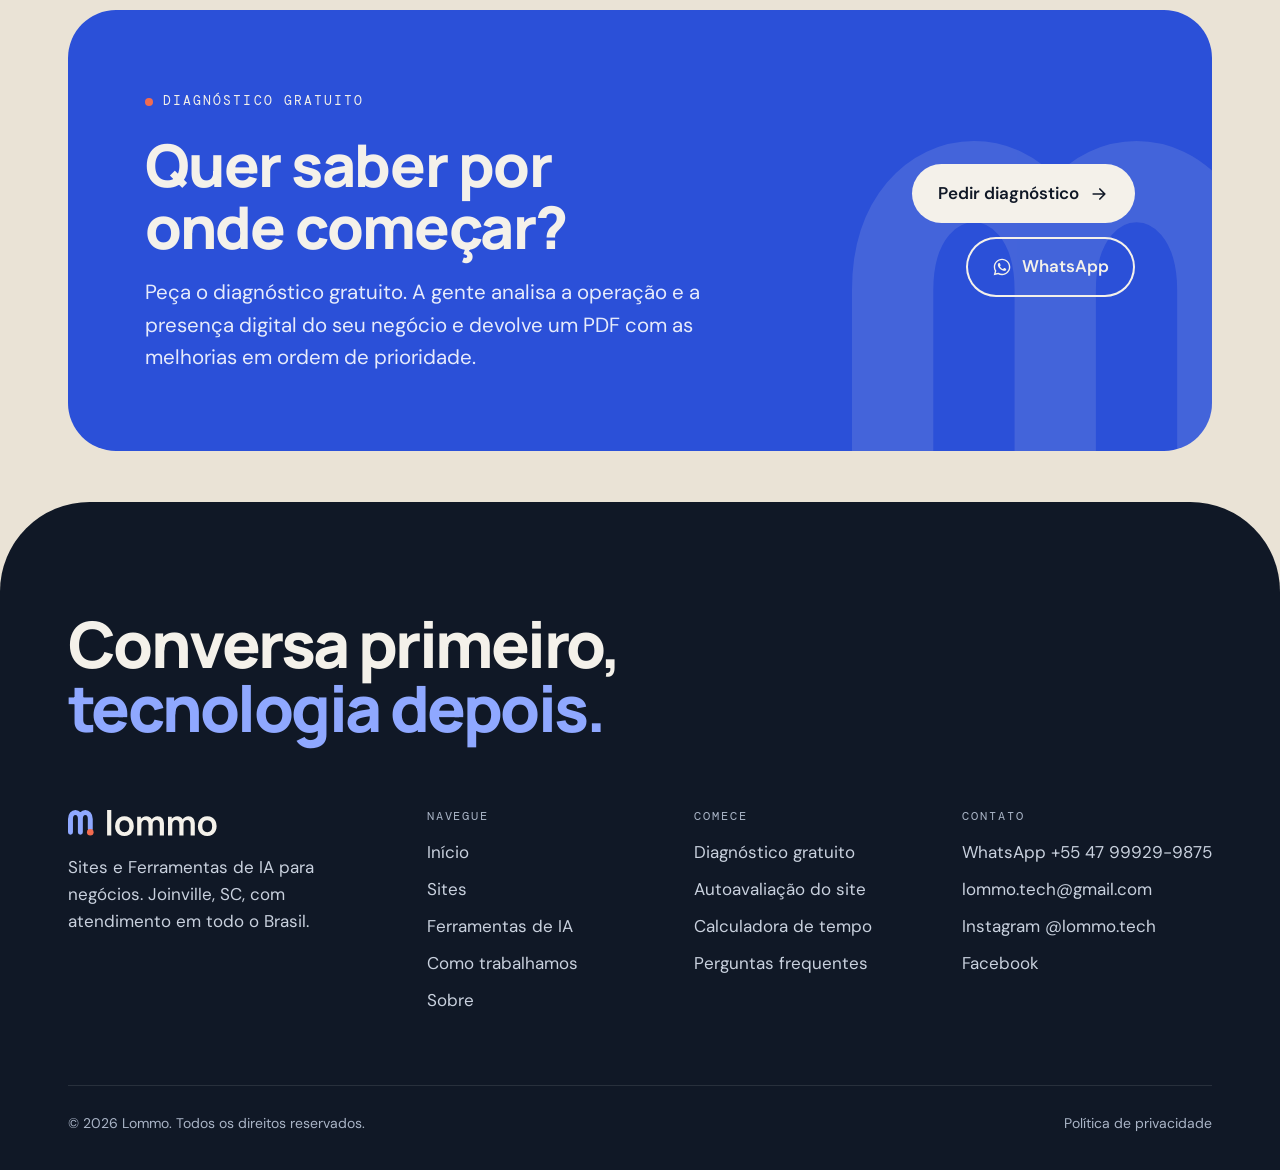
==== commit df9221c1: "Site Lommo 5.0" ====
--- a/index.html
+++ b/index.html
@@ -6,7 +6,7 @@
 <link rel="icon" href="/assets/favicon.svg" type="image/svg+xml">
 <link rel="preload" href="/assets/fonts/manrope.woff2" as="font" type="font/woff2" crossorigin><link rel="preload" href="/assets/fonts/dmsans.woff2" as="font" type="font/woff2" crossorigin>
 <link rel="stylesheet" href="/assets/site.css?v=20788032">
-<script type="application/ld+json">{"@context": "https://schema.org", "@graph": [{"@type": "ProfessionalService", "@id": "https://lommo.com.br/#lommo", "name": "Lommo", "url": "https://lommo.com.br/", "description": "Sites e Ferramentas de IA para negócios.", "slogan": "Conversa primeiro, tecnologia depois.", "email": "lommo.tech@gmail.com", "telephone": "+55-47-99929-9875", "image": "https://lommo.com.br/assets/og.png", "logo": "https://lommo.com.br/assets/favicon.svg", "address": {"@type": "PostalAddress", "addressLocality": "Joinville", "addressRegion": "SC", "addressCountry": "BR"}, "areaServed": {"@type": "Country", "name": "Brasil"}, "founder": {"@type": "Person", "name": "Felipe Augusto Allage", "jobTitle": "Founder & COO"}, "sameAs": ["https://instagram.com/lommo.tech", "https://www.facebook.com/lommo.tech"]}, {"@type": "WebSite", "@id": "https://lommo.com.br/#site", "url": "https://lommo.com.br/", "name": "Lommo", "inLanguage": "pt-BR", "publisher": {"@id": "https://lommo.com.br/#lommo"}}]}</script>
+<script type="application/ld+json">{"@context": "https://schema.org", "@graph": [{"@type": "ProfessionalService", "@id": "https://lommo.com.br/#lommo", "name": "Lommo", "url": "https://lommo.com.br/", "description": "Sites e Ferramentas de IA para negócios.", "slogan": "Conversa primeiro, tecnologia depois.", "email": "lommo.tech@gmail.com", "telephone": "+55-47-99929-9875", "image": "https://lommo.com.br/assets/og.png", "logo": "https://lommo.com.br/assets/favicon.svg", "address": {"@type": "PostalAddress", "addressLocality": "Joinville", "addressRegion": "SC", "addressCountry": "BR"}, "areaServed": {"@type": "Country", "name": "Brasil"}, "founder": {"@type": "Person", "name": "Felipe Augusto Allage", "jobTitle": "Fundador e COO"}, "sameAs": ["https://instagram.com/lommo.tech", "https://www.facebook.com/lommo.tech"]}, {"@type": "WebSite", "@id": "https://lommo.com.br/#site", "url": "https://lommo.com.br/", "name": "Lommo", "inLanguage": "pt-BR", "publisher": {"@id": "https://lommo.com.br/#lommo"}}]}</script>
 </head><body class="on-dark"><a class="skip" href="#conteudo">Pular para o conteúdo</a>
 <header class="hd"><div class="wrap"><a class="logo" href="/" aria-label="Lommo, página inicial"><svg class="lg " viewBox="16.275 16.275 272.69 46.5" role="img" aria-label="Lommo"><g transform="translate(6.775 6.775)"><path class="p" d="M14 50 V26 C14 10 32 10 32 26 V50 M32 26 C32 10 50 10 50 26 V44"/><circle class="c" cx="50" cy="50" r="6"/></g><path class="w" transform="translate(82.305 62.775)" d="M5.061224489795918 0.0V-46.5H12.674028669084821V0.0ZM36.51459238480548 0.9489795918367346Q31.374288193060426 0.9489795918367346 27.552017647879463 -1.3602040816326528Q23.7297471026985 -3.6693877551020404 21.623547020737007 -7.736820049675143Q19.51734693877551 -11.804252344248246 19.51734693877551 -17.092178157884245Q19.51734693877551 -22.443369277642695 21.668359624123084 -26.505528819804287Q23.819372309470662 -30.567688361965878 27.64427923085738 -32.83996662996253Q31.4691861522441 -35.11224489795918 36.51459238480548 -35.11224489795918Q41.660169328962056 -35.11224489795918 45.49561982446787 -32.80569760069555Q49.33107031997369 -30.499150303431918 51.44781397605429 -26.436990761270327Q53.564557632134886 -22.374831219108735 53.564557632134886 -17.092178157884245Q53.564557632134886 -11.762074186363998 51.43199764952368 -7.697278267996651Q49.29943766691247 -3.6324823496293046 45.46135079520089 -1.341751378896285Q41.62326392348932 0.9489795918367346 36.51459238480548 0.9489795918367346ZM36.51459238480548 -6.189346375757334Q41.043380861866225 -6.189346375757334 43.27086969492386 -9.236655535016741Q45.4983585279815 -12.283964694276147 45.4983585279815 -17.092178157884245Q45.4983585279815 -22.053282134386958 43.241873418068394 -25.013600532376035Q40.985388308155294 -27.973918930365112 36.51459238480548 -27.973918930365112Q33.44619414660396 -27.973918930365112 31.471768468740038 -26.59261225486288Q29.497342790876115 -25.211305579360648 28.540444416902503 -22.76502262037627Q27.583546042928887 -20.3187396613919 27.583546042928887 -17.092178157884245Q27.583546042928887 -12.109987033143334 29.850576657665016 -9.149666704450334Q32.117607272401145 -6.189346375757334 36.51459238480548 -6.189346375757334ZM100.7816210688377 0.0 100.79216657366071 -20.74054440868144Q100.79216657366071 -24.27287535375478 99.0444441503408 -26.249927754304842Q97.29672172702088 -28.226980154854907 94.33905128946108 -28.226980154854907Q92.49908079809072 -28.226980154854907 91.04659968784877 -27.37553296770368Q89.59411857760682 -26.524085780552454 88.7400234300263 -24.908170583296794Q87.88592828244579 -23.292255386041134 87.88592828244579 -21.02521125637755L84.49071592992665 -23.028563705755737Q84.4643521678691 -26.581970214843746 86.09342993911432 -29.286563982282363Q87.72250771035954 -31.99115774972098 90.4982701204261 -33.49898152254065Q93.27403253049266 -35.00680529536033 96.69035906110491 -35.00680529536033Q102.37367180026307 -35.00680529536033 105.38932127660634 -31.614211942711655Q108.40497075294961 -28.221618590062977 108.40497075294961 -22.670093769929846L108.3944252481266 0.0ZM59.70136183135364 0.0V-34.16326530612245H66.43901267538266V-23.566415342992663H67.36688581194196V0.0ZM80.27312410315689 0.0 80.2836696079799 -20.666725874920278Q80.2836696079799 -24.22542058205118 78.54385631327726 -26.226200368453043Q76.80404301857462 -28.226980154854907 73.80946331413425 -28.226980154854907Q70.90450495505819 -28.226980154854907 69.13569538350006 -26.23146925945671Q67.36688581194196 -24.23595836405851 67.36688581194196 -21.02521125637755L63.97167345942283 -23.302731385522957Q63.97167345942283 -26.64524710518973 65.61656755719866 -29.289208081303805Q67.26146165497448 -31.933169057417885 70.0556748370735 -33.46998717638911Q72.84988801917251 -35.00680529536033 76.34002149932238 -35.00680529536033Q80.16754935128348 -35.00680529536033 82.73770144715601 -33.38036969243264Q85.30785354302853 -31.75393408950494 86.59689091273717 -28.95445008569834Q87.88592828244579 -26.15496608189174 87.88592828244579 -22.638457255460775L87.87538277762276 0.0ZM156.89794759944994 0.0 156.90849310427296 -20.74054440868144Q156.90849310427296 -24.27287535375478 155.16077068095305 -26.249927754304842Q153.41304825763314 -28.226980154854907 150.45537782007335 -28.226980154854907Q148.61540732870296 -28.226980154854907 147.162926218461 -27.37553296770368Q145.71044510821906 -26.524085780552454 144.85634996063857 -24.908170583296794Q144.00225481305804 -23.292255386041134 144.00225481305804 -21.02521125637755L140.6070424605389 -23.028563705755737Q140.58067869848134 -26.581970214843746 142.20975646972656 -29.286563982282363Q143.83883424097178 -31.99115774972098 146.61459665103834 -33.49898152254065Q149.3903590611049 -35.00680529536033 152.80668559171716 -35.00680529536033Q158.48999833087532 -35.00680529536033 161.5056478072186 -31.614211942711655Q164.52129728356186 -28.221618590062977 164.52129728356186 -22.670093769929846L164.51075177873884 0.0ZM115.81768836196588 0.0V-34.16326530612245H122.5553392059949V-23.566415342992663H123.48321234255421V0.0ZM136.38945063376914 0.0 136.39999613859214 -20.666725874920278Q136.39999613859214 -24.22542058205118 134.66018284388952 -26.226200368453043Q132.92036954918686 -28.226980154854907 129.9257898447465 -28.226980154854907Q127.02083148567044 -28.226980154854907 125.25202191411233 -26.23146925945671Q123.48321234255421 -24.23595836405851 123.48321234255421 -21.02521125637755L120.08799999003507 -23.302731385522957Q120.08799999003507 -26.64524710518973 121.7328940878109 -29.289208081303805Q123.37778818558674 -31.933169057417885 126.17200136768574 -33.46998717638911Q128.96621454978475 -35.00680529536033 132.45634802993465 -35.00680529536033Q136.28387588189574 -35.00680529536033 138.85402797776828 -33.38036969243264Q141.4241800736408 -31.75393408950494 142.71321744334944 -28.95445008569834Q144.00225481305804 -26.15496608189174 144.00225481305804 -22.638457255460775L143.99170930823502 0.0ZM187.08602095623405 0.9489795918367346Q181.945716764489 0.9489795918367346 178.12344621930805 -1.3602040816326528Q174.30117567412708 -3.6693877551020404 172.19497559216558 -7.736820049675143Q170.08877551020407 -11.804252344248246 170.08877551020407 -17.092178157884245Q170.08877551020407 -22.443369277642695 172.23978819555165 -26.505528819804287Q174.39080088089923 -30.567688361965878 178.21570780228595 -32.83996662996253Q182.04061472367266 -35.11224489795918 187.08602095623405 -35.11224489795918Q192.23159790039062 -35.11224489795918 196.06704839589645 -32.80569760069555Q199.90249889140227 -30.499150303431918 202.01924254748286 -26.436990761270327Q204.13598620356345 -22.374831219108735 204.13598620356345 -17.092178157884245Q204.13598620356345 -11.762074186363998 202.00342622095224 -7.697278267996651Q199.87086623834102 -3.6324823496293046 196.03277936662946 -1.341751378896285Q192.1946924949179 0.9489795918367346 187.08602095623405 0.9489795918367346ZM187.08602095623405 -6.189346375757334Q191.6148094332948 -6.189346375757334 193.84229826635243 -9.236655535016741Q196.06978709941006 -12.283964694276147 196.06978709941006 -17.092178157884245Q196.06978709941006 -22.053282134386958 193.81330198949695 -25.013600532376035Q191.55681687958386 -27.973918930365112 187.08602095623405 -27.973918930365112Q184.01762271803253 -27.973918930365112 182.0431970401686 -26.59261225486288Q180.0687713623047 -25.211305579360648 179.11187298833107 -22.76502262037627Q178.15497461435746 -20.3187396613919 178.15497461435746 -17.092178157884245Q178.15497461435746 -12.109987033143334 180.4220052290936 -9.149666704450334Q182.6890358438297 -6.189346375757334 187.08602095623405 -6.189346375757334Z"/></svg></a>
 <nav class="nav" aria-label="Principal"><a class="l" href="/sites/">Sites</a><a class="l" href="/ferramentas-de-ia/">Ferramentas de IA</a><a class="l" href="/como-trabalhamos/">Como trabalhamos</a><a class="l" href="/sobre/">Sobre</a><a class="btn sm" href="/diagnostico/">Diagnóstico gratuito</a></nav>
@@ -26,7 +26,7 @@
 
 <section class="sec arch"><div class="wrap">
 <div class="hgrid"><div><p class="k rv">O que fazemos</p><h2 class="h2 rv d1">Duas frentes para o mesmo objetivo: o seu negócio funcionando melhor.</h2></div>
-<p class="lead rv d2">Um site bem feito traz o cliente até você. Uma ferramenta de IA bem pensada libera a equipe para atendê-lo. Muitas vezes os dois trabalham juntos.</p></div>
+<p class="lead rv d2">Um site bem feito traz o cliente até você, e uma ferramenta de IA libera a equipe para atender quem chegou. Muitas vezes os dois trabalham juntos.</p></div>
 <div class="cards c2">
 <a class="card front cob spot lift rv" href="/sites/"><span class="go" aria-hidden="true"><svg class="ico" viewBox="0 0 24 24" fill="none" stroke="currentColor" stroke-width="2" stroke-linecap="round" stroke-linejoin="round" aria-hidden="true"><path d="M7 17 17 7M8 7h9v9"/></svg></span>
 <div class="ill wfw"><div class="wf"><div class="bar"><i></i><i></i><i></i></div><div class="b h"></div><div class="b" style="width:85%"></div><div class="b c"></div><div class="row"><div class="b"></div><div class="b"></div><div class="b"></div></div></div></div>
@@ -43,7 +43,7 @@
 
 <section class="sec dark arch"><div class="wrap">
 <div class="hgrid"><div><p class="k rv">Veja na prática</p><h2 class="h2 rv d1">Uma ferramenta de IA trabalhando, em segundos.</h2></div>
-<p class="lead rv d2">Escolha um exemplo e toque em Organizar. É uma simulação, feita para mostrar o tipo de tarefa que uma ferramenta pode assumir no dia a dia.</p></div>
+<p class="lead rv d2">Veja o que acontece com mensagens soltas ou com as anotações de uma reunião quando uma ferramenta organiza tudo. É uma simulação, e nada sai do seu navegador.</p></div>
 <div class="demo rv" data-demo="pedidos">
 <div class="top"><div class="tabs" role="tablist" aria-label="Exemplos de ferramentas"><button type="button" role="tab" data-k="pedidos" aria-selected="false">Organizar mensagens</button><button type="button" role="tab" data-k="reuniao" aria-selected="false">Resumir reunião</button></div><span class="note">Simulação ilustrativa, nada é enviado</span></div>
 <div class="panes"><div class="pane inp" aria-label="Entrada"></div>
@@ -83,14 +83,14 @@
 
 <section class="sec arch"><div class="wrap"><div class="about">
 <div class="portrait rv"><picture><source srcset="/assets/img/felipe.webp" type="image/webp"><img src="/assets/img/felipe.jpg" alt="Felipe Allage, fundador da Lommo, sorrindo, de camiseta areia" width="800" height="1000" loading="lazy"></picture>
-<div class="badge"><div><b>Felipe Allage</b><small>Founder & COO da Lommo</small></div><svg class="lg " style="width:36px" viewBox="9.5 9.5 46.5 46.5" aria-hidden="true"><path class="p" d="M14 50 V26 C14 10 32 10 32 26 V50 M32 26 C32 10 50 10 50 26 V44"/><circle class="c" cx="50" cy="50" r="6"/></svg></div></div>
+<div class="badge"><div><b>Felipe Allage</b><small>Fundador e COO da Lommo</small></div><svg class="lg " style="width:36px" viewBox="9.5 9.5 46.5 46.5" aria-hidden="true"><path class="p" d="M14 50 V26 C14 10 32 10 32 26 V50 M32 26 C32 10 50 10 50 26 V44"/><circle class="c" cx="50" cy="50" r="6"/></svg></div></div>
 <div><p class="k rv">Quem conduz</p><h2 class="h2 rv d1">Do outro lado, uma pessoa que escuta antes de propor.</h2>
-<p class="lead rv d2" style="margin-top:24px">Felipe é administrador, com trajetória em operações e análise de dados. Ele conduz cada projeto da Lommo do primeiro contato ao acompanhamento depois do lançamento.</p>
+<p class="lead rv d2" style="margin-top:24px">Felipe é formado em Administração, com trajetória em operações e análise de dados. Ele conduz cada projeto da Lommo do primeiro contato ao acompanhamento depois do lançamento.</p>
 <p class="rv d3" style="margin-top:30px"><a class="btn ghost" href="/sobre/">Conhecer a Lommo <svg class="ico ar" viewBox="0 0 24 24" fill="none" stroke="currentColor" stroke-width="2" stroke-linecap="round" stroke-linejoin="round" aria-hidden="true"><path d="M5 12h14M13 6l6 6-6 6"/></svg></a></p></div>
 </div></div></section>
 <section class="sec arch"><div class="wrap"><div class="cta-band rv">
 <svg class="bgsym" viewBox="9.5 9.5 46.5 46.5" aria-hidden="true"><path d="M14 50 V26 C14 10 32 10 32 26 V50 M32 26 C32 10 50 10 50 26 V44" fill="none" stroke-width="9" stroke-linecap="round"/></svg>
-<div><p class="k">Diagnóstico gratuito</p><h2>Quer saber por onde começar?</h2><p class="lead">Peça o diagnóstico gratuito. Analisamos a operação e a presença digital do seu negócio e entregamos um PDF com as melhorias em ordem de prioridade.</p></div>
+<div><p class="k">Diagnóstico gratuito</p><h2>Quer saber por onde começar?</h2><p class="lead">Peça o diagnóstico gratuito. A gente analisa a operação e a presença digital do seu negócio e devolve um PDF com as melhorias em ordem de prioridade.</p></div>
 <div class="btns"><a class="btn light" href="/diagnostico/">Pedir diagnóstico <svg class="ico ar" viewBox="0 0 24 24" fill="none" stroke="currentColor" stroke-width="2" stroke-linecap="round" stroke-linejoin="round" aria-hidden="true"><path d="M5 12h14M13 6l6 6-6 6"/></svg></a><a class="btn ghost" href="https://wa.me/5547999299875?text=Ol%C3%A1%21%20Vim%20pelo%20site%20da%20Lommo."><svg class="ico" viewBox="0 0 24 24" fill="currentColor" aria-hidden="true"><path d="M12.04 2C6.58 2 2.13 6.45 2.13 11.91c0 1.75.46 3.45 1.32 4.95L2.05 22l5.25-1.38c1.45.79 3.08 1.21 4.74 1.21 5.46 0 9.91-4.45 9.91-9.91C21.95 6.45 17.5 2 12.04 2Zm0 18.15c-1.48 0-2.93-.4-4.2-1.15l-.3-.18-3.12.82.83-3.04-.2-.31a8.23 8.23 0 0 1-1.26-4.38c0-4.54 3.7-8.24 8.25-8.24 4.54 0 8.24 3.7 8.24 8.24 0 4.55-3.7 8.24-8.24 8.24Zm4.52-6.16c-.25-.12-1.47-.72-1.69-.81-.23-.08-.39-.12-.56.12-.16.25-.64.81-.79.97-.14.17-.29.19-.54.06-.25-.12-1.05-.38-1.99-1.22-.74-.66-1.23-1.47-1.38-1.72-.14-.25-.02-.38.11-.51.11-.11.25-.29.37-.43.13-.15.17-.25.25-.42.08-.16.04-.31-.02-.43-.06-.12-.56-1.34-.76-1.84-.2-.48-.41-.42-.56-.43h-.48c-.17 0-.43.06-.66.31-.22.25-.86.85-.86 2.07 0 1.22.89 2.4 1.01 2.56.12.17 1.75 2.67 4.23 3.74.59.26 1.05.41 1.41.52.59.19 1.13.16 1.56.1.48-.07 1.47-.6 1.67-1.18.21-.58.21-1.07.14-1.18-.06-.1-.22-.16-.47-.28Z"/></svg> WhatsApp</a></div>
 </div></div></section></main><footer class="ft arch"><div class="wrap">
 <p class="big">Conversa primeiro, <em>tecnologia depois.</em></p>
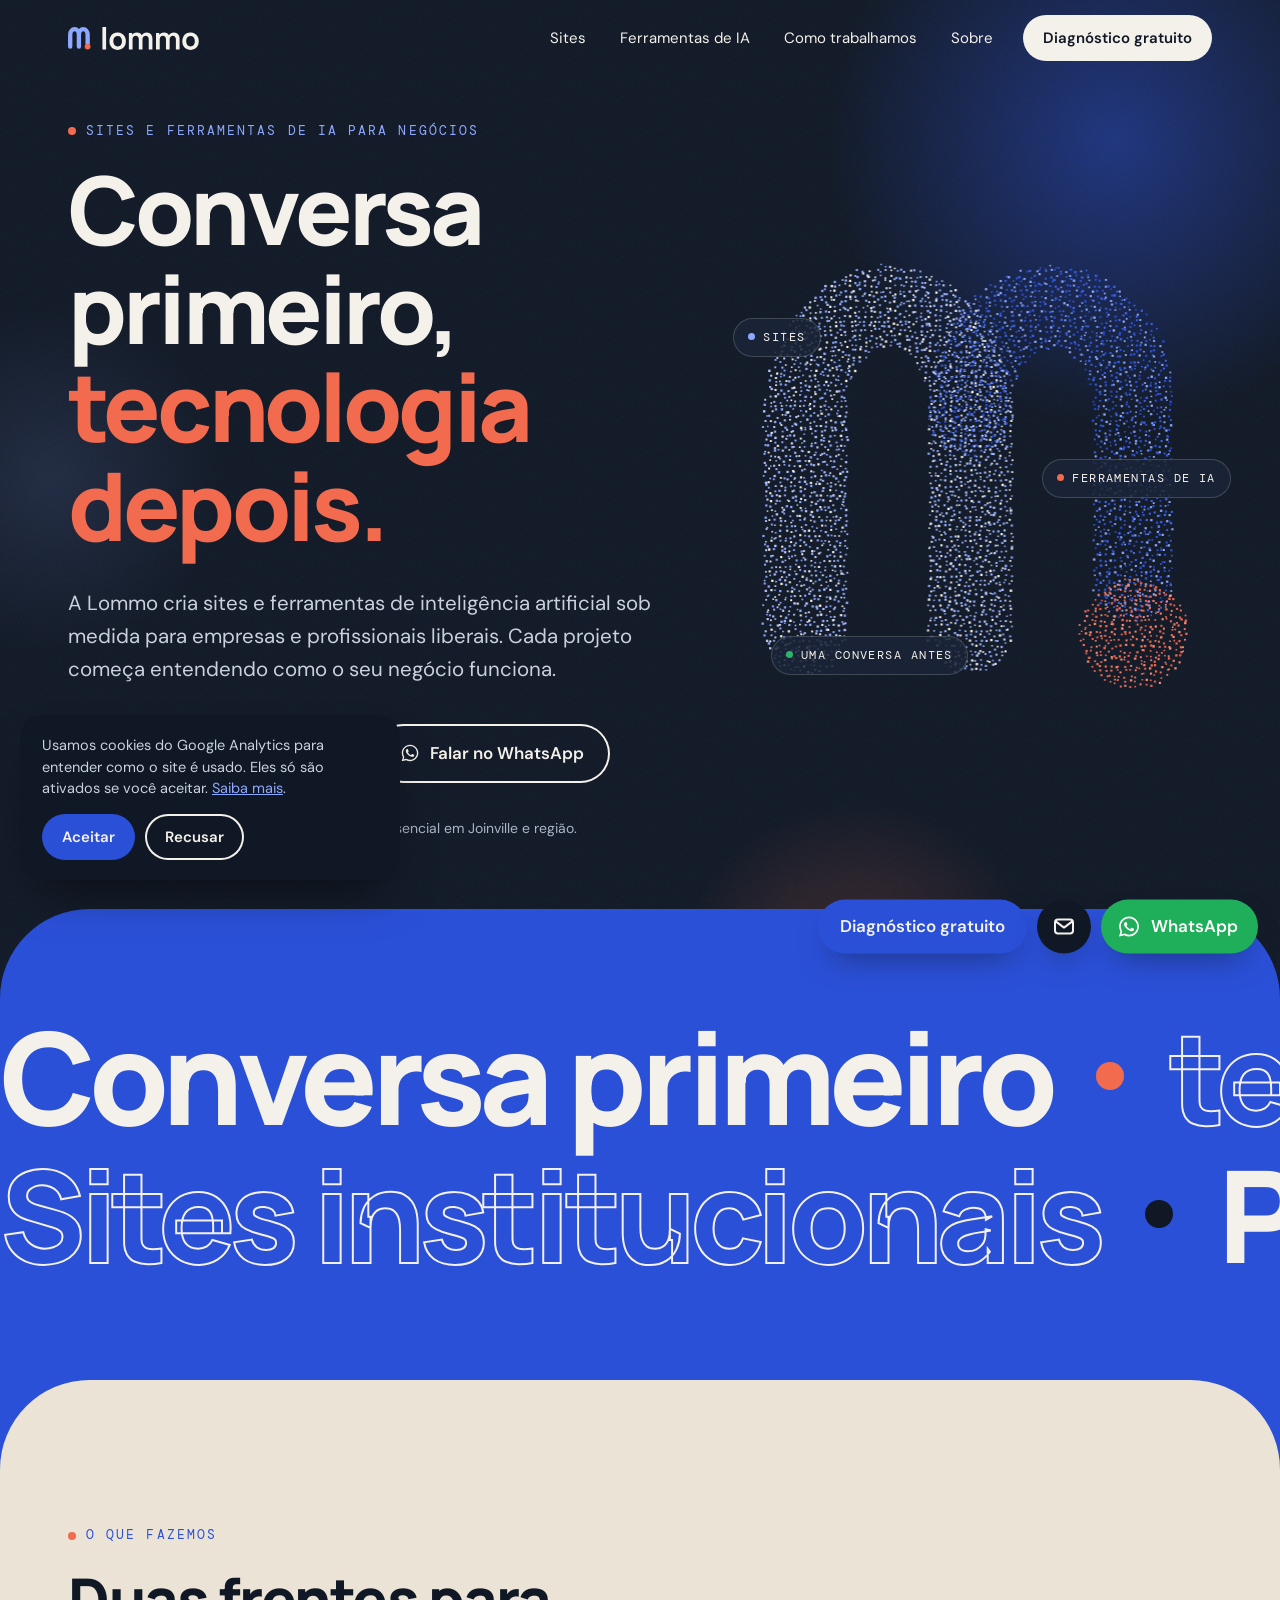
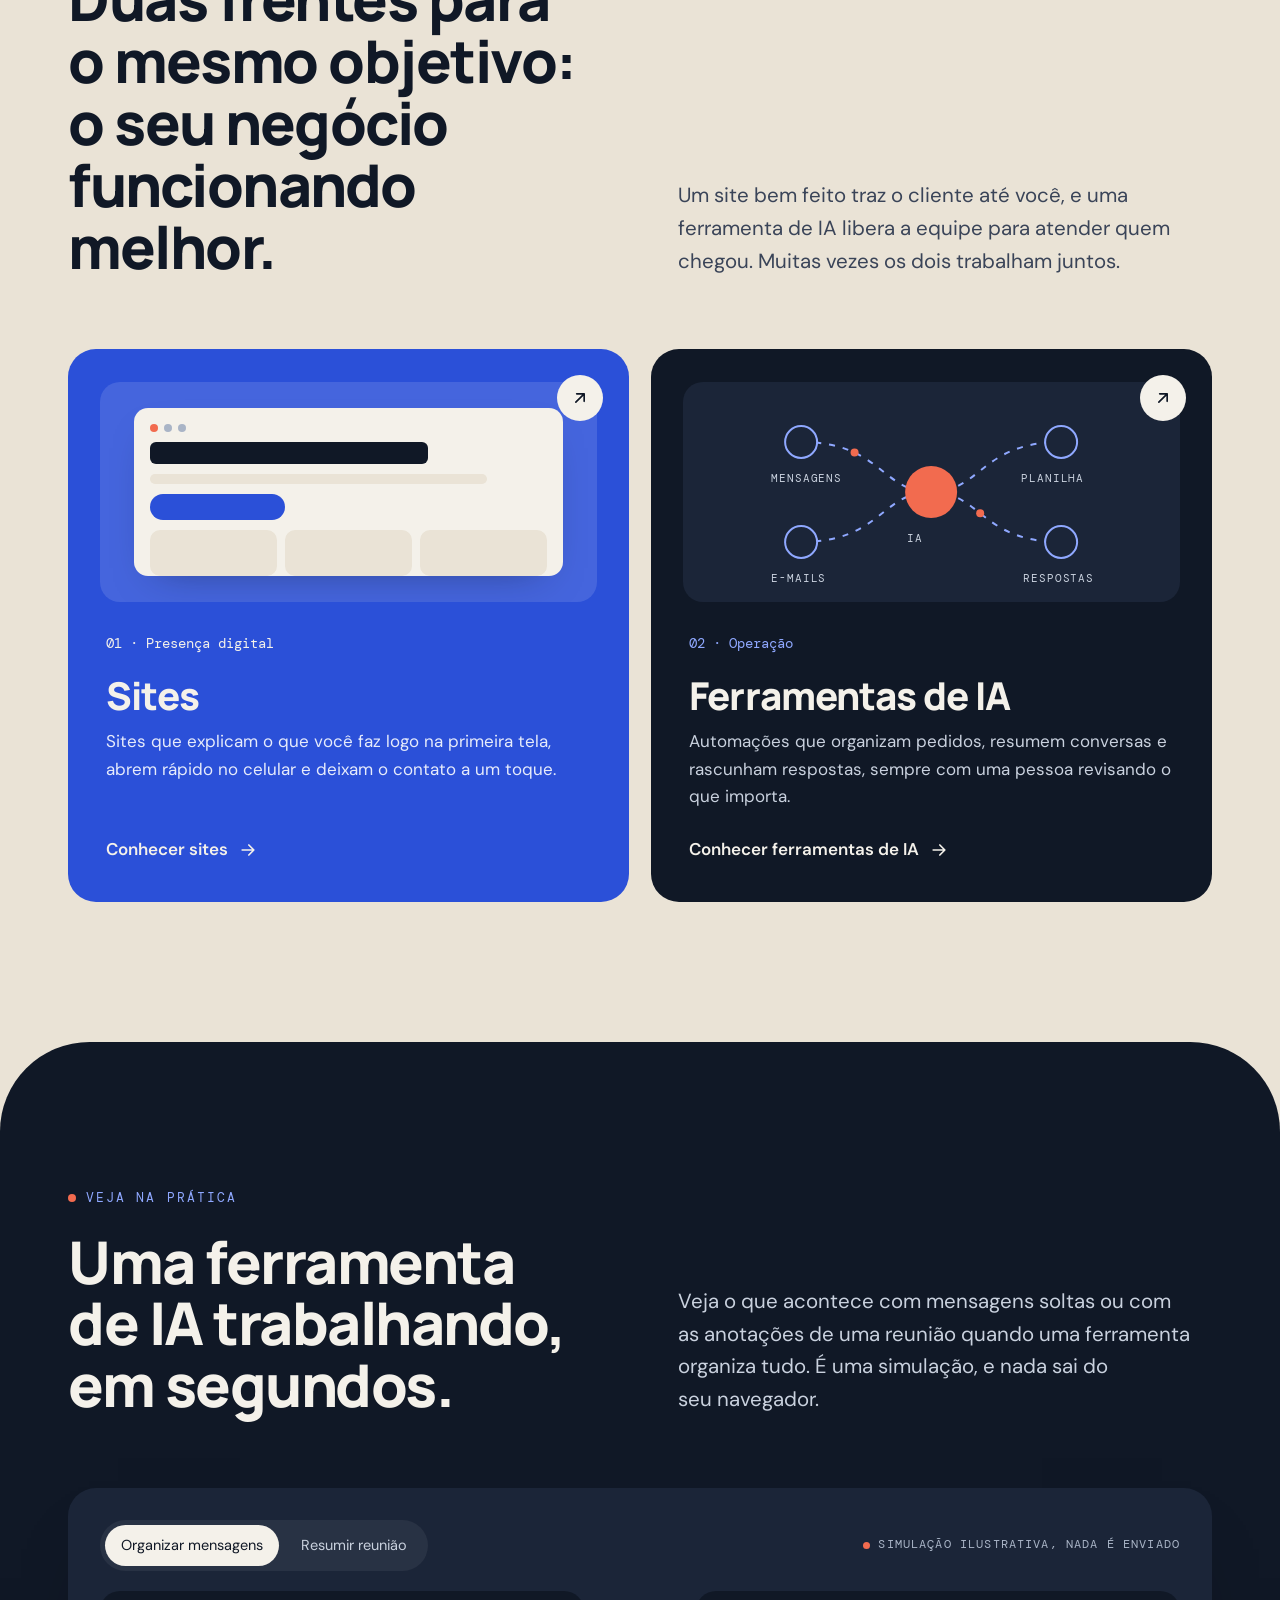
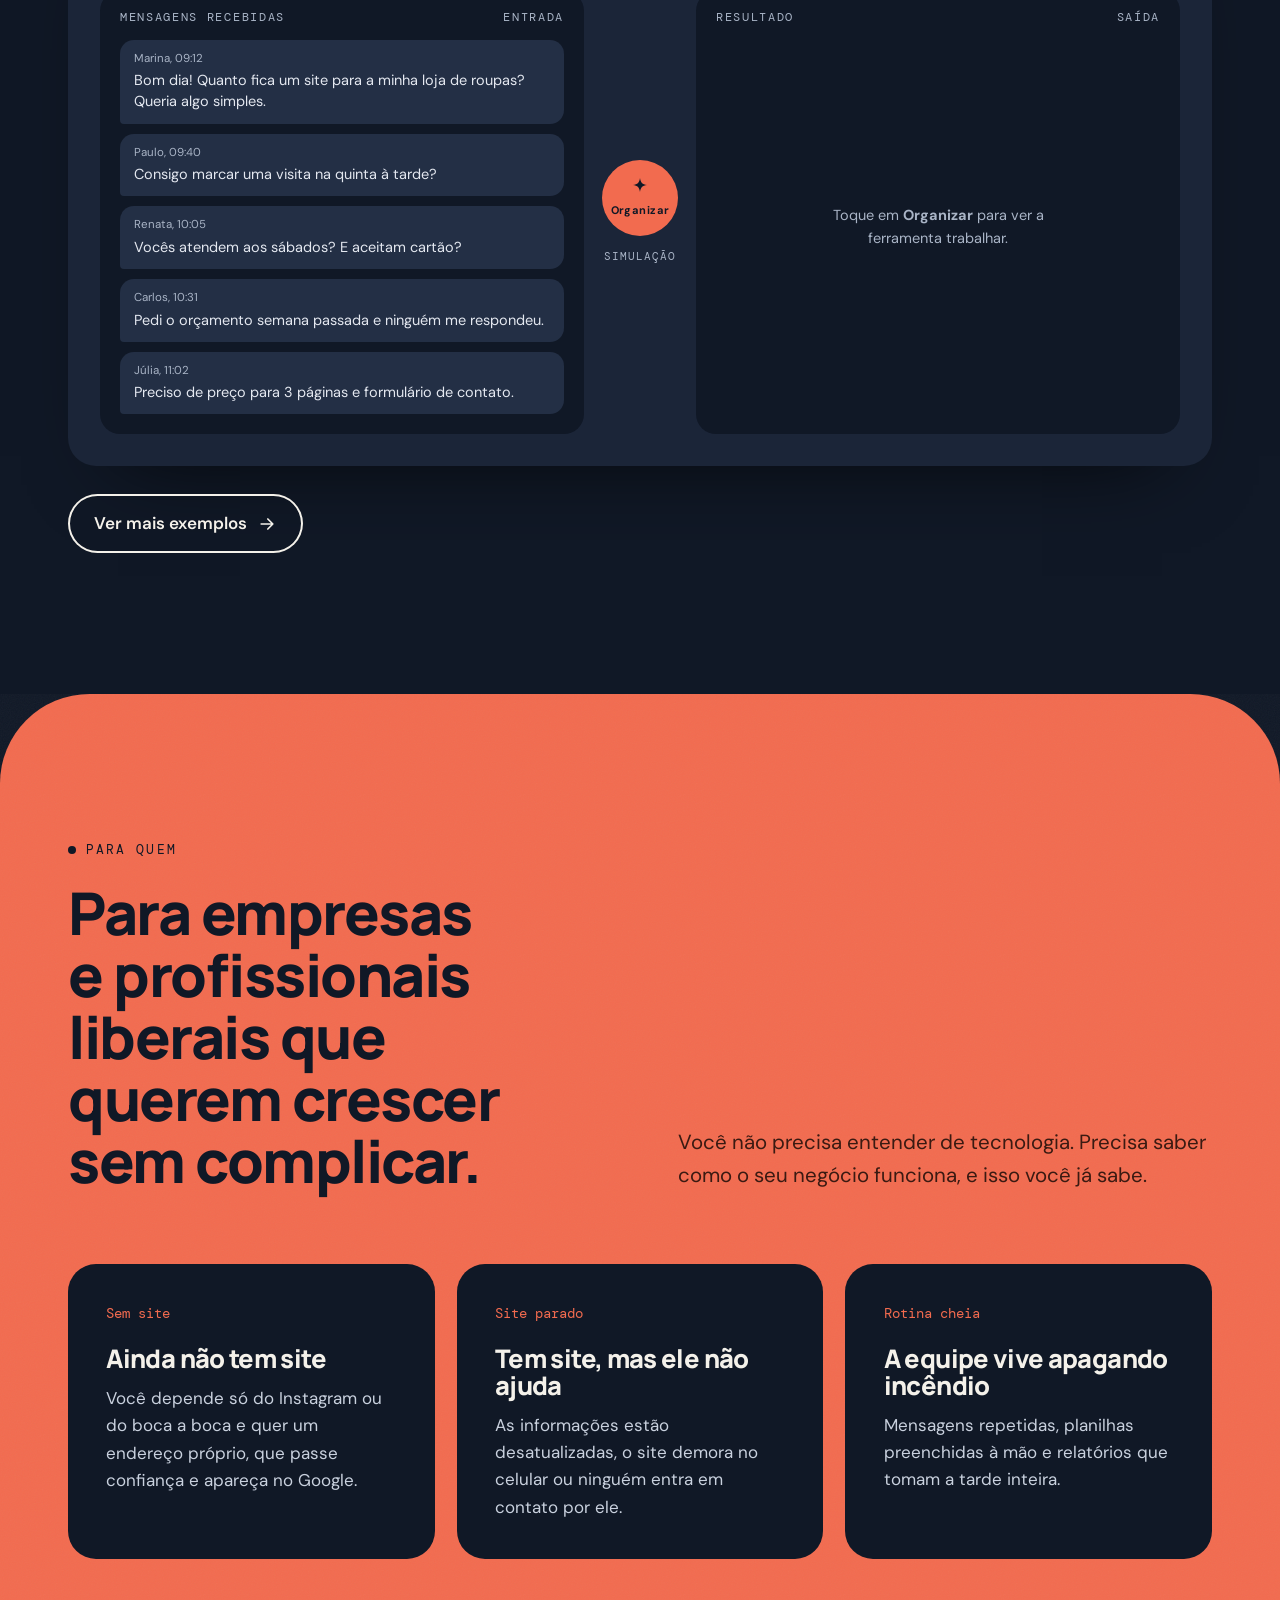
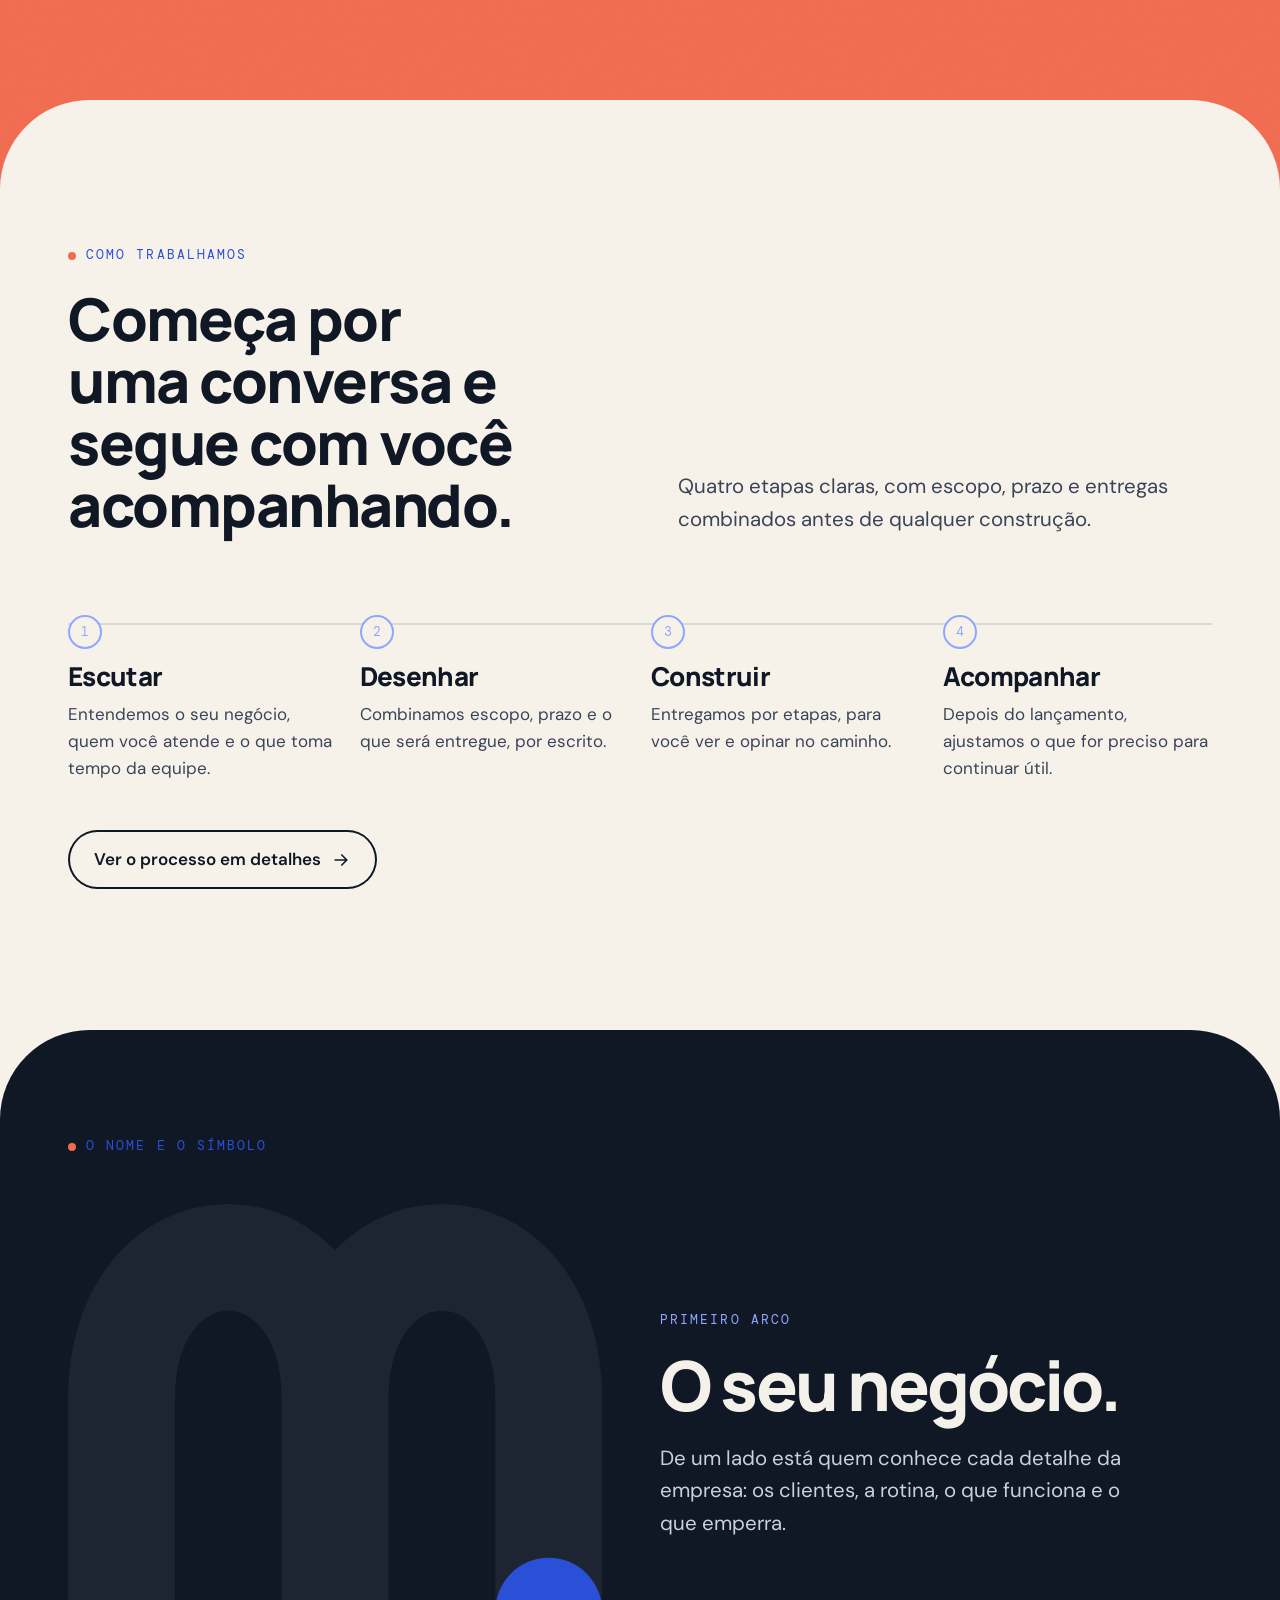
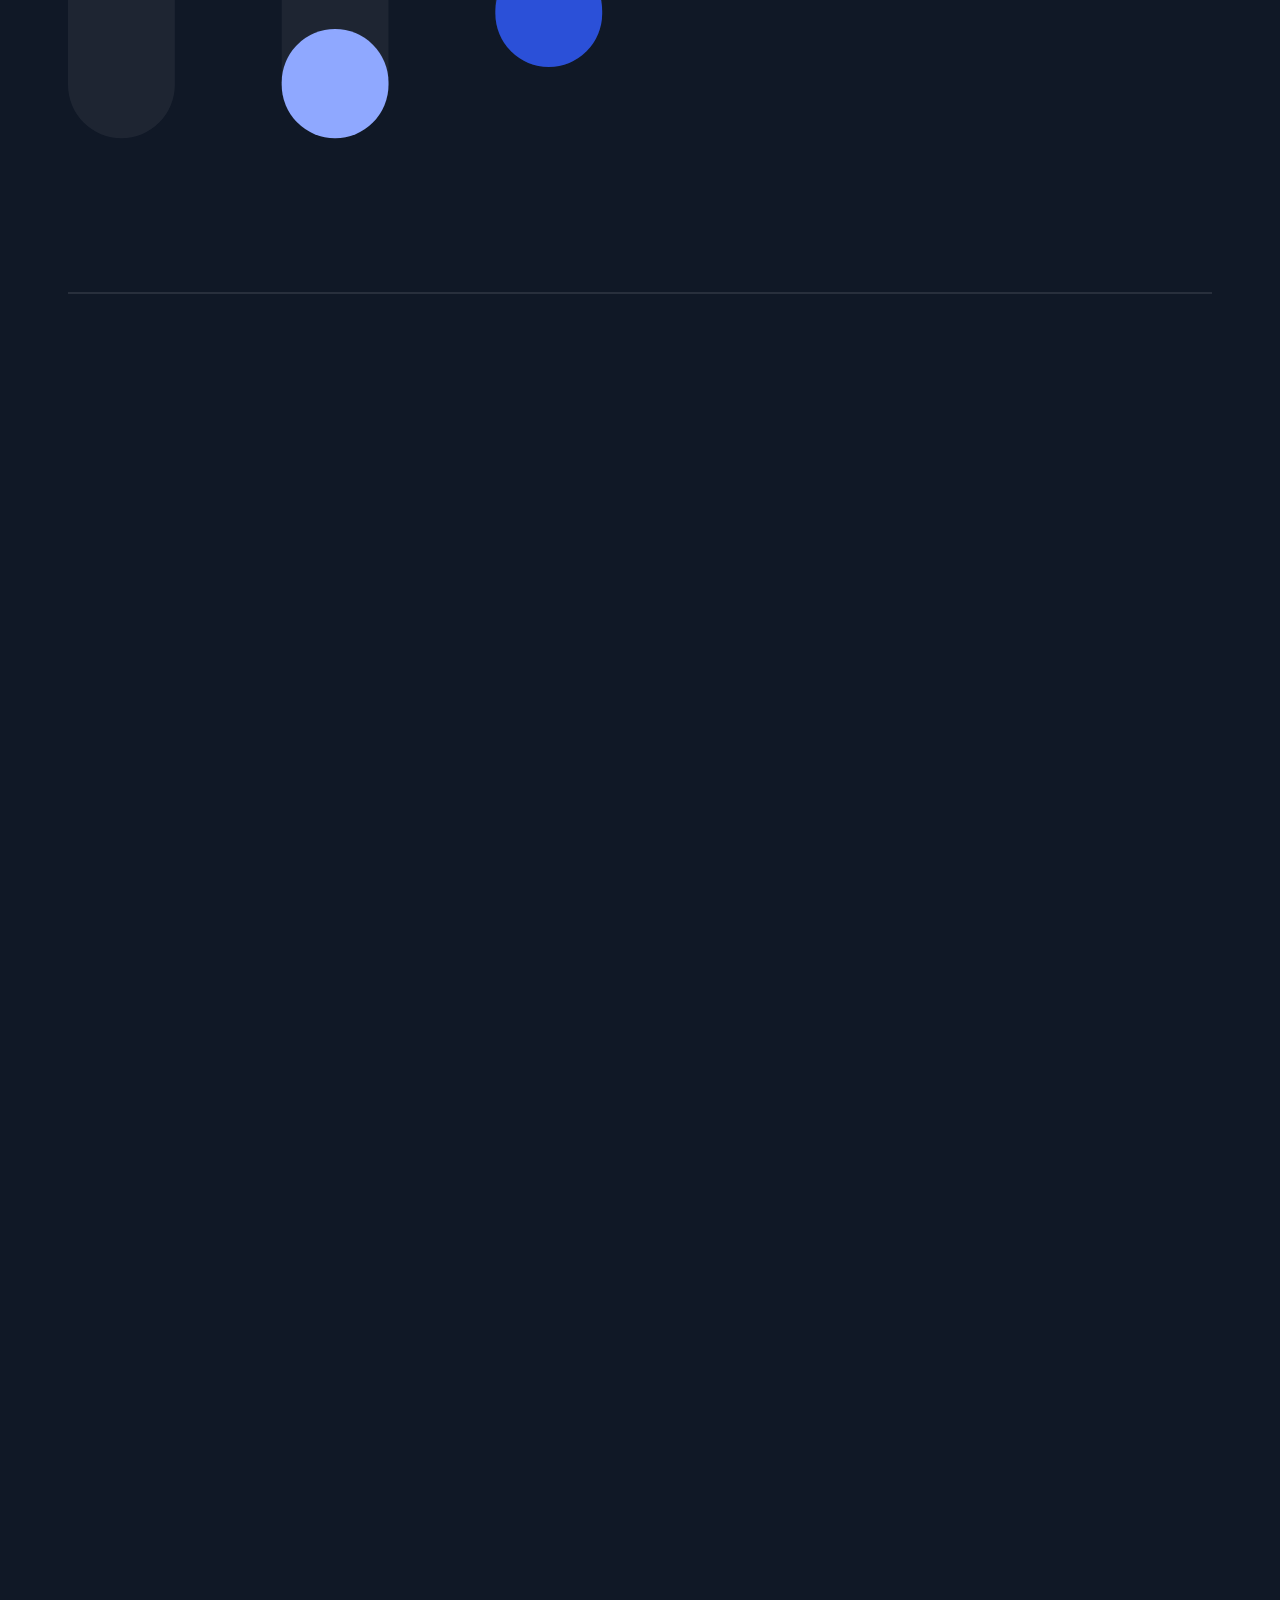
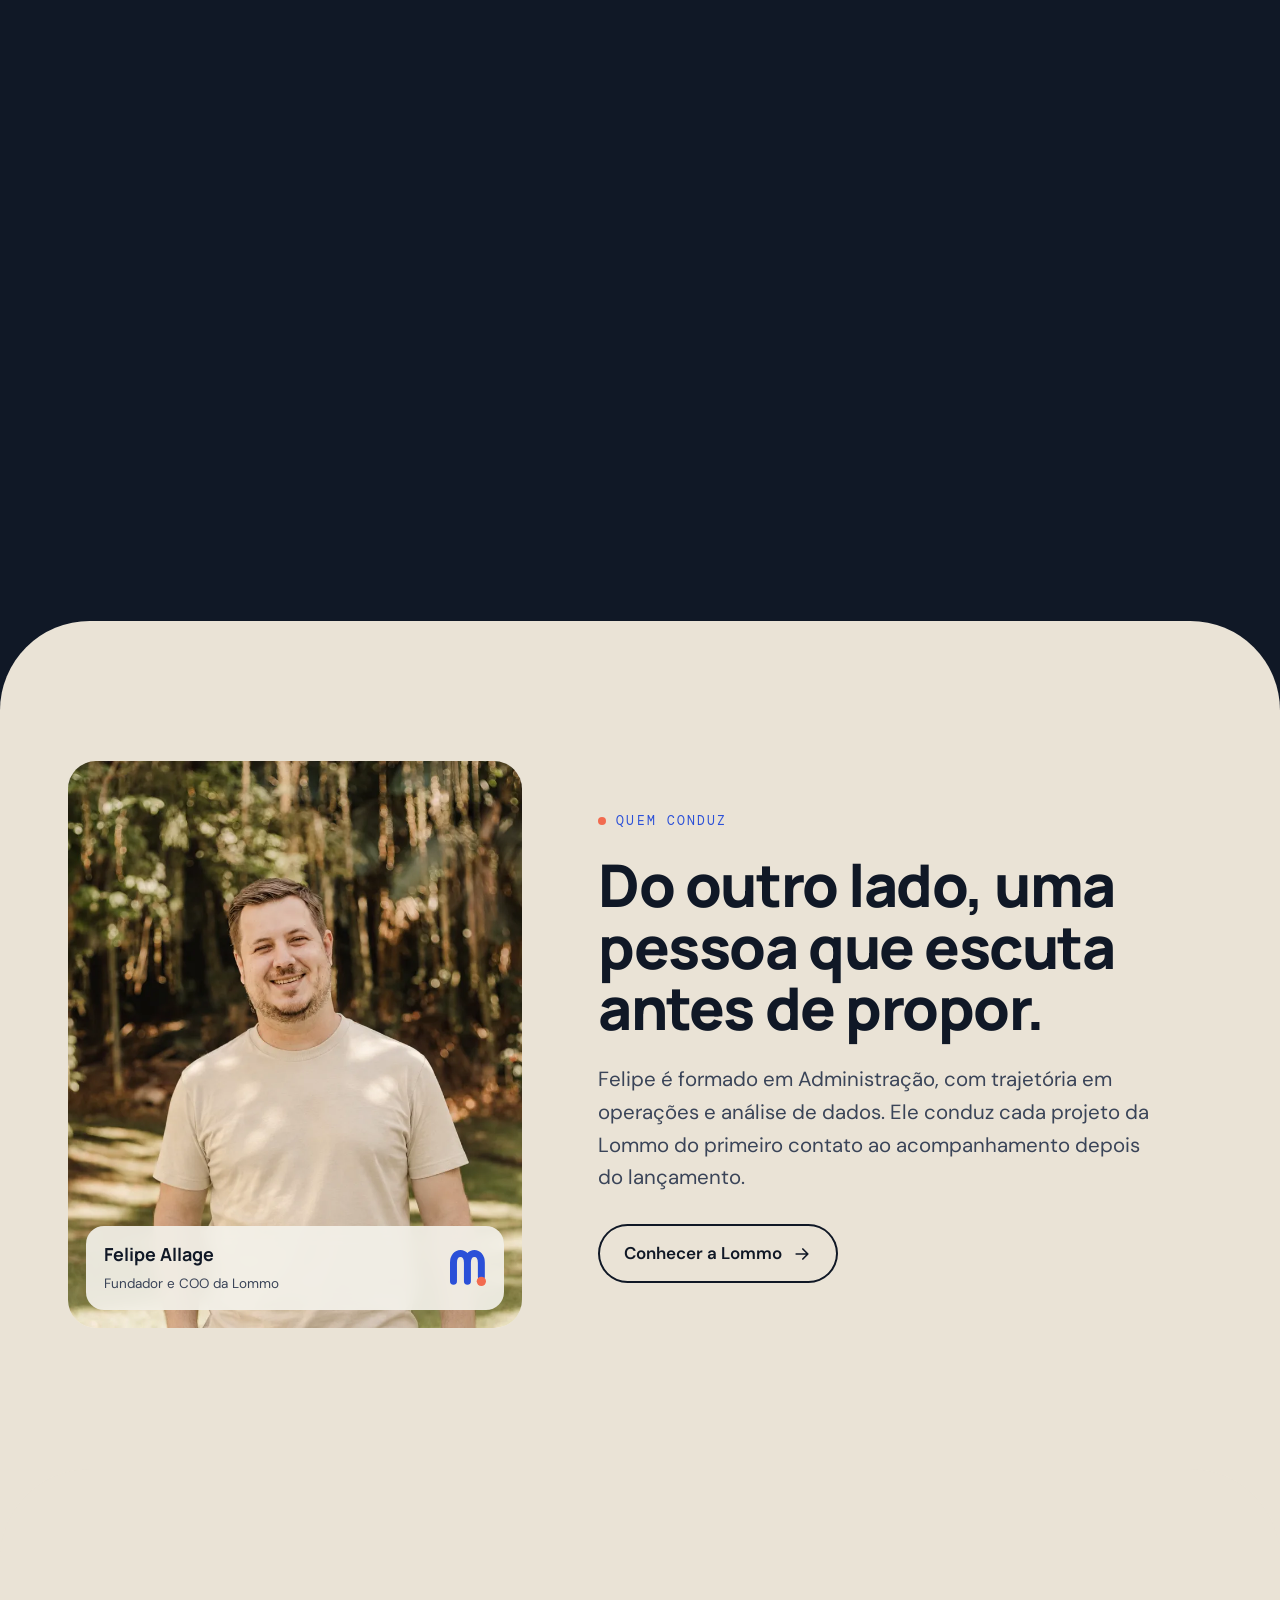
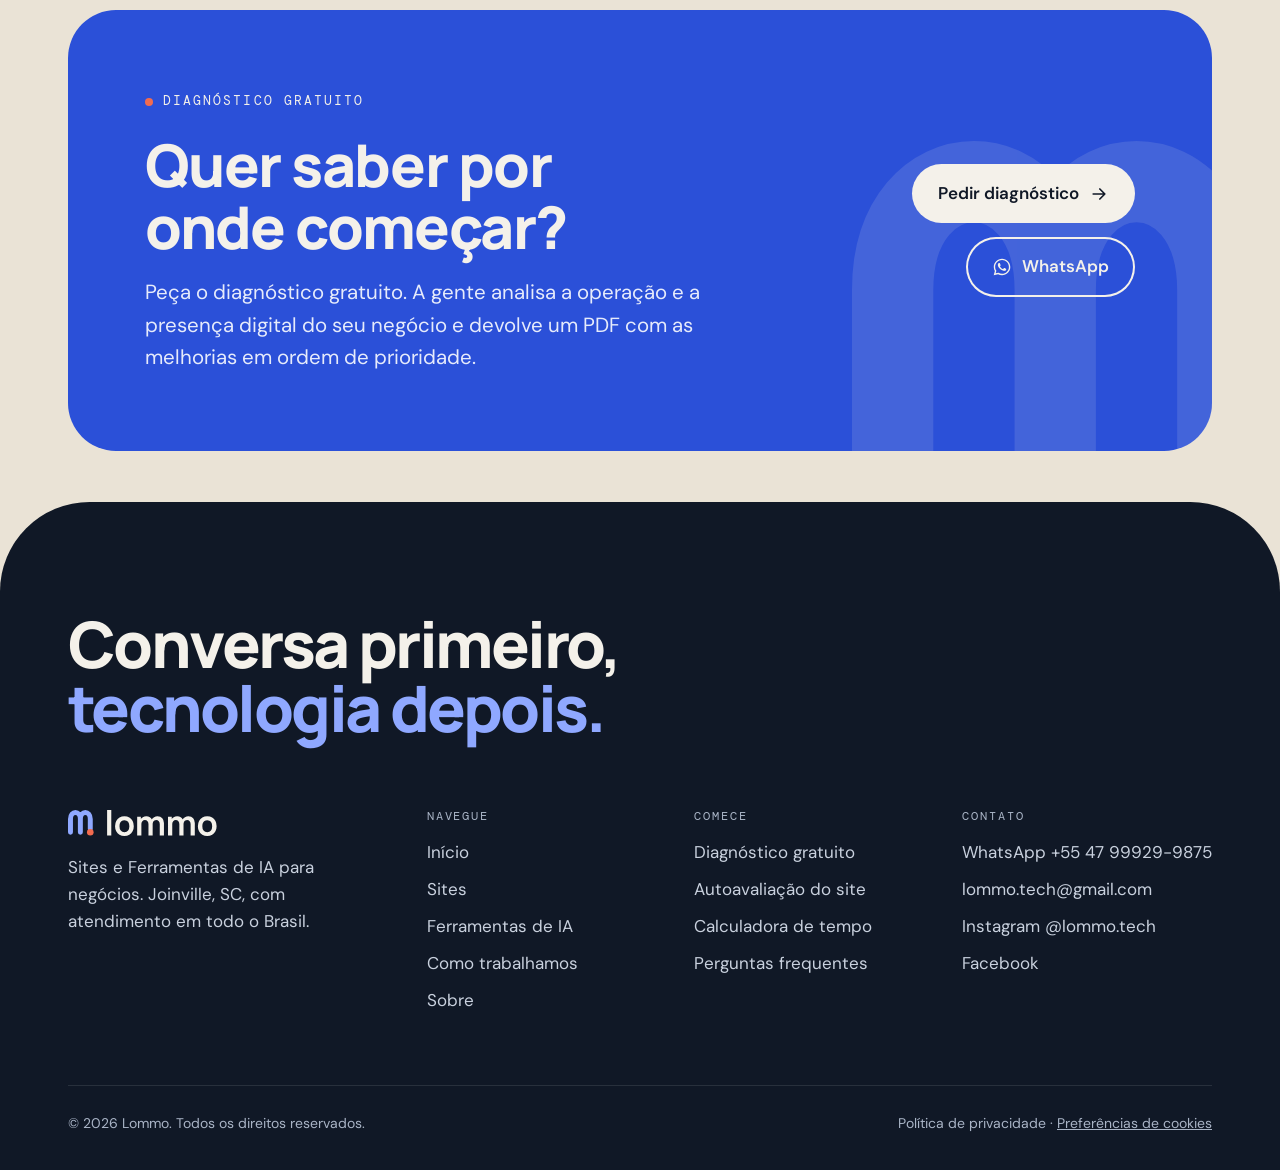
==== commit c16e9fd9: "Site Lommo 6.0" ====
--- a/index.html
+++ b/index.html
@@ -1,11 +1,24 @@
-<!DOCTYPE html><html lang="pt-BR"><head><meta charset="utf-8"><meta name="viewport" content="width=device-width,initial-scale=1,viewport-fit=cover">
+<!DOCTYPE html><html lang="pt-BR"><head>
+<script>
+  window.dataLayer = window.dataLayer || [];
+  function gtag(){dataLayer.push(arguments);}
+  gtag('consent', 'default', {analytics_storage: 'denied', ad_storage: 'denied', ad_user_data: 'denied', ad_personalization: 'denied', wait_for_update: 500});
+  try { if (localStorage.getItem('lommo_cookies') === 'aceito') gtag('consent', 'update', {analytics_storage: 'granted'}); } catch (e) {}
+</script>
+<script async src="https://www.googletagmanager.com/gtm.js?id=GTM-NJ5GCXKQ"></script>
+<script>
+  window.dataLayer = window.dataLayer || [];
+  function gtag(){dataLayer.push(arguments);}
+  gtag('js', new Date());
+</script>
+<meta charset="utf-8"><meta name="viewport" content="width=device-width,initial-scale=1,viewport-fit=cover">
 <title>Lommo | Sites e Ferramentas de IA para negócios</title><meta name="description" content="Sites e ferramentas de IA sob medida para empresas e profissionais liberais. Conversa primeiro, tecnologia depois. Peça um diagnóstico gratuito."><link rel="canonical" href="https://lommo.com.br/">
 <meta name="theme-color" content="#EAE3D6"><meta name="color-scheme" content="light">
 <meta property="og:type" content="website"><meta property="og:site_name" content="Lommo"><meta property="og:title" content="Lommo | Sites e Ferramentas de IA para negócios"><meta property="og:description" content="Sites e ferramentas de IA sob medida para empresas e profissionais liberais. Conversa primeiro, tecnologia depois. Peça um diagnóstico gratuito."><meta property="og:url" content="https://lommo.com.br/"><meta property="og:image" content="https://lommo.com.br/assets/og.png"><meta property="og:image:width" content="1200"><meta property="og:image:height" content="630"><meta property="og:locale" content="pt_BR">
 <meta name="twitter:card" content="summary_large_image">
 <link rel="icon" href="/assets/favicon.svg" type="image/svg+xml">
 <link rel="preload" href="/assets/fonts/manrope.woff2" as="font" type="font/woff2" crossorigin><link rel="preload" href="/assets/fonts/dmsans.woff2" as="font" type="font/woff2" crossorigin>
-<link rel="stylesheet" href="/assets/site.css?v=20788032">
+<link rel="stylesheet" href="/assets/site.css?v=07caa34d">
 <script type="application/ld+json">{"@context": "https://schema.org", "@graph": [{"@type": "ProfessionalService", "@id": "https://lommo.com.br/#lommo", "name": "Lommo", "url": "https://lommo.com.br/", "description": "Sites e Ferramentas de IA para negócios.", "slogan": "Conversa primeiro, tecnologia depois.", "email": "lommo.tech@gmail.com", "telephone": "+55-47-99929-9875", "image": "https://lommo.com.br/assets/og.png", "logo": "https://lommo.com.br/assets/favicon.svg", "address": {"@type": "PostalAddress", "addressLocality": "Joinville", "addressRegion": "SC", "addressCountry": "BR"}, "areaServed": {"@type": "Country", "name": "Brasil"}, "founder": {"@type": "Person", "name": "Felipe Augusto Allage", "jobTitle": "Fundador e COO"}, "sameAs": ["https://instagram.com/lommo.tech", "https://www.facebook.com/lommo.tech"]}, {"@type": "WebSite", "@id": "https://lommo.com.br/#site", "url": "https://lommo.com.br/", "name": "Lommo", "inLanguage": "pt-BR", "publisher": {"@id": "https://lommo.com.br/#lommo"}}]}</script>
 </head><body class="on-dark"><a class="skip" href="#conteudo">Pular para o conteúdo</a>
 <header class="hd"><div class="wrap"><a class="logo" href="/" aria-label="Lommo, página inicial"><svg class="lg " viewBox="16.275 16.275 272.69 46.5" role="img" aria-label="Lommo"><g transform="translate(6.775 6.775)"><path class="p" d="M14 50 V26 C14 10 32 10 32 26 V50 M32 26 C32 10 50 10 50 26 V44"/><circle class="c" cx="50" cy="50" r="6"/></g><path class="w" transform="translate(82.305 62.775)" d="M5.061224489795918 0.0V-46.5H12.674028669084821V0.0ZM36.51459238480548 0.9489795918367346Q31.374288193060426 0.9489795918367346 27.552017647879463 -1.3602040816326528Q23.7297471026985 -3.6693877551020404 21.623547020737007 -7.736820049675143Q19.51734693877551 -11.804252344248246 19.51734693877551 -17.092178157884245Q19.51734693877551 -22.443369277642695 21.668359624123084 -26.505528819804287Q23.819372309470662 -30.567688361965878 27.64427923085738 -32.83996662996253Q31.4691861522441 -35.11224489795918 36.51459238480548 -35.11224489795918Q41.660169328962056 -35.11224489795918 45.49561982446787 -32.80569760069555Q49.33107031997369 -30.499150303431918 51.44781397605429 -26.436990761270327Q53.564557632134886 -22.374831219108735 53.564557632134886 -17.092178157884245Q53.564557632134886 -11.762074186363998 51.43199764952368 -7.697278267996651Q49.29943766691247 -3.6324823496293046 45.46135079520089 -1.341751378896285Q41.62326392348932 0.9489795918367346 36.51459238480548 0.9489795918367346ZM36.51459238480548 -6.189346375757334Q41.043380861866225 -6.189346375757334 43.27086969492386 -9.236655535016741Q45.4983585279815 -12.283964694276147 45.4983585279815 -17.092178157884245Q45.4983585279815 -22.053282134386958 43.241873418068394 -25.013600532376035Q40.985388308155294 -27.973918930365112 36.51459238480548 -27.973918930365112Q33.44619414660396 -27.973918930365112 31.471768468740038 -26.59261225486288Q29.497342790876115 -25.211305579360648 28.540444416902503 -22.76502262037627Q27.583546042928887 -20.3187396613919 27.583546042928887 -17.092178157884245Q27.583546042928887 -12.109987033143334 29.850576657665016 -9.149666704450334Q32.117607272401145 -6.189346375757334 36.51459238480548 -6.189346375757334ZM100.7816210688377 0.0 100.79216657366071 -20.74054440868144Q100.79216657366071 -24.27287535375478 99.0444441503408 -26.249927754304842Q97.29672172702088 -28.226980154854907 94.33905128946108 -28.226980154854907Q92.49908079809072 -28.226980154854907 91.04659968784877 -27.37553296770368Q89.59411857760682 -26.524085780552454 88.7400234300263 -24.908170583296794Q87.88592828244579 -23.292255386041134 87.88592828244579 -21.02521125637755L84.49071592992665 -23.028563705755737Q84.4643521678691 -26.581970214843746 86.09342993911432 -29.286563982282363Q87.72250771035954 -31.99115774972098 90.4982701204261 -33.49898152254065Q93.27403253049266 -35.00680529536033 96.69035906110491 -35.00680529536033Q102.37367180026307 -35.00680529536033 105.38932127660634 -31.614211942711655Q108.40497075294961 -28.221618590062977 108.40497075294961 -22.670093769929846L108.3944252481266 0.0ZM59.70136183135364 0.0V-34.16326530612245H66.43901267538266V-23.566415342992663H67.36688581194196V0.0ZM80.27312410315689 0.0 80.2836696079799 -20.666725874920278Q80.2836696079799 -24.22542058205118 78.54385631327726 -26.226200368453043Q76.80404301857462 -28.226980154854907 73.80946331413425 -28.226980154854907Q70.90450495505819 -28.226980154854907 69.13569538350006 -26.23146925945671Q67.36688581194196 -24.23595836405851 67.36688581194196 -21.02521125637755L63.97167345942283 -23.302731385522957Q63.97167345942283 -26.64524710518973 65.61656755719866 -29.289208081303805Q67.26146165497448 -31.933169057417885 70.0556748370735 -33.46998717638911Q72.84988801917251 -35.00680529536033 76.34002149932238 -35.00680529536033Q80.16754935128348 -35.00680529536033 82.73770144715601 -33.38036969243264Q85.30785354302853 -31.75393408950494 86.59689091273717 -28.95445008569834Q87.88592828244579 -26.15496608189174 87.88592828244579 -22.638457255460775L87.87538277762276 0.0ZM156.89794759944994 0.0 156.90849310427296 -20.74054440868144Q156.90849310427296 -24.27287535375478 155.16077068095305 -26.249927754304842Q153.41304825763314 -28.226980154854907 150.45537782007335 -28.226980154854907Q148.61540732870296 -28.226980154854907 147.162926218461 -27.37553296770368Q145.71044510821906 -26.524085780552454 144.85634996063857 -24.908170583296794Q144.00225481305804 -23.292255386041134 144.00225481305804 -21.02521125637755L140.6070424605389 -23.028563705755737Q140.58067869848134 -26.581970214843746 142.20975646972656 -29.286563982282363Q143.83883424097178 -31.99115774972098 146.61459665103834 -33.49898152254065Q149.3903590611049 -35.00680529536033 152.80668559171716 -35.00680529536033Q158.48999833087532 -35.00680529536033 161.5056478072186 -31.614211942711655Q164.52129728356186 -28.221618590062977 164.52129728356186 -22.670093769929846L164.51075177873884 0.0ZM115.81768836196588 0.0V-34.16326530612245H122.5553392059949V-23.566415342992663H123.48321234255421V0.0ZM136.38945063376914 0.0 136.39999613859214 -20.666725874920278Q136.39999613859214 -24.22542058205118 134.66018284388952 -26.226200368453043Q132.92036954918686 -28.226980154854907 129.9257898447465 -28.226980154854907Q127.02083148567044 -28.226980154854907 125.25202191411233 -26.23146925945671Q123.48321234255421 -24.23595836405851 123.48321234255421 -21.02521125637755L120.08799999003507 -23.302731385522957Q120.08799999003507 -26.64524710518973 121.7328940878109 -29.289208081303805Q123.37778818558674 -31.933169057417885 126.17200136768574 -33.46998717638911Q128.96621454978475 -35.00680529536033 132.45634802993465 -35.00680529536033Q136.28387588189574 -35.00680529536033 138.85402797776828 -33.38036969243264Q141.4241800736408 -31.75393408950494 142.71321744334944 -28.95445008569834Q144.00225481305804 -26.15496608189174 144.00225481305804 -22.638457255460775L143.99170930823502 0.0ZM187.08602095623405 0.9489795918367346Q181.945716764489 0.9489795918367346 178.12344621930805 -1.3602040816326528Q174.30117567412708 -3.6693877551020404 172.19497559216558 -7.736820049675143Q170.08877551020407 -11.804252344248246 170.08877551020407 -17.092178157884245Q170.08877551020407 -22.443369277642695 172.23978819555165 -26.505528819804287Q174.39080088089923 -30.567688361965878 178.21570780228595 -32.83996662996253Q182.04061472367266 -35.11224489795918 187.08602095623405 -35.11224489795918Q192.23159790039062 -35.11224489795918 196.06704839589645 -32.80569760069555Q199.90249889140227 -30.499150303431918 202.01924254748286 -26.436990761270327Q204.13598620356345 -22.374831219108735 204.13598620356345 -17.092178157884245Q204.13598620356345 -11.762074186363998 202.00342622095224 -7.697278267996651Q199.87086623834102 -3.6324823496293046 196.03277936662946 -1.341751378896285Q192.1946924949179 0.9489795918367346 187.08602095623405 0.9489795918367346ZM187.08602095623405 -6.189346375757334Q191.6148094332948 -6.189346375757334 193.84229826635243 -9.236655535016741Q196.06978709941006 -12.283964694276147 196.06978709941006 -17.092178157884245Q196.06978709941006 -22.053282134386958 193.81330198949695 -25.013600532376035Q191.55681687958386 -27.973918930365112 187.08602095623405 -27.973918930365112Q184.01762271803253 -27.973918930365112 182.0431970401686 -26.59261225486288Q180.0687713623047 -25.211305579360648 179.11187298833107 -22.76502262037627Q178.15497461435746 -20.3187396613919 178.15497461435746 -17.092178157884245Q178.15497461435746 -12.109987033143334 180.4220052290936 -9.149666704450334Q182.6890358438297 -6.189346375757334 187.08602095623405 -6.189346375757334Z"/></svg></a>
@@ -100,6 +113,6 @@
 <div><h4>Comece</h4><ul><li><a href="/diagnostico/">Diagnóstico gratuito</a></li><li><a href="/sites/#autoavaliacao">Autoavaliação do site</a></li><li><a href="/ferramentas-de-ia/#calculadora">Calculadora de tempo</a></li><li><a href="/como-trabalhamos/#perguntas">Perguntas frequentes</a></li></ul></div>
 <div><h4>Contato</h4><ul><li><a href="https://wa.me/5547999299875?text=Ol%C3%A1%21%20Vim%20pelo%20site%20da%20Lommo.">WhatsApp +55 47 99929-9875</a></li><li><a href="mailto:lommo.tech@gmail.com">lommo.tech@gmail.com</a></li><li><a href="https://instagram.com/lommo.tech" rel="noopener">Instagram @lommo.tech</a></li><li><a href="https://www.facebook.com/lommo.tech" rel="noopener">Facebook</a></li></ul></div>
 </div>
-<div class="bot"><span>© <span data-ano>2026</span> Lommo. Todos os direitos reservados.</span><span><a href="/privacidade/">Política de privacidade</a></span></div>
+<div class="bot"><span>© <span data-ano>2026</span> Lommo. Todos os direitos reservados.</span><span><a href="/privacidade/">Política de privacidade</a> · <button type="button" class="ckopen" data-ck-open>Preferências de cookies</button></span></div>
 </div></footer><div class="fab" aria-label="Contato rápido"><a class="dg" href="/diagnostico/">Diagnóstico gratuito</a><a class="em" href="mailto:lommo.tech@gmail.com" aria-label="Enviar e-mail para a Lommo"><svg class="ico" viewBox="0 0 24 24" fill="none" stroke="currentColor" stroke-width="2" stroke-linecap="round" stroke-linejoin="round" aria-hidden="true"><rect x="3" y="5" width="18" height="14" rx="3"/><path d="m4 7 8 6 8-6"/></svg></a><a class="wa" href="https://wa.me/5547999299875?text=Ol%C3%A1%21%20Vim%20pelo%20site%20da%20Lommo." aria-label="Conversar no WhatsApp"><svg class="ico" viewBox="0 0 24 24" fill="currentColor" aria-hidden="true"><path d="M12.04 2C6.58 2 2.13 6.45 2.13 11.91c0 1.75.46 3.45 1.32 4.95L2.05 22l5.25-1.38c1.45.79 3.08 1.21 4.74 1.21 5.46 0 9.91-4.45 9.91-9.91C21.95 6.45 17.5 2 12.04 2Zm0 18.15c-1.48 0-2.93-.4-4.2-1.15l-.3-.18-3.12.82.83-3.04-.2-.31a8.23 8.23 0 0 1-1.26-4.38c0-4.54 3.7-8.24 8.25-8.24 4.54 0 8.24 3.7 8.24 8.24 0 4.55-3.7 8.24-8.24 8.24Zm4.52-6.16c-.25-.12-1.47-.72-1.69-.81-.23-.08-.39-.12-.56.12-.16.25-.64.81-.79.97-.14.17-.29.19-.54.06-.25-.12-1.05-.38-1.99-1.22-.74-.66-1.23-1.47-1.38-1.72-.14-.25-.02-.38.11-.51.11-.11.25-.29.37-.43.13-.15.17-.25.25-.42.08-.16.04-.31-.02-.43-.06-.12-.56-1.34-.76-1.84-.2-.48-.41-.42-.56-.43h-.48c-.17 0-.43.06-.66.31-.22.25-.86.85-.86 2.07 0 1.22.89 2.4 1.01 2.56.12.17 1.75 2.67 4.23 3.74.59.26 1.05.41 1.41.52.59.19 1.13.16 1.56.1.48-.07 1.47-.6 1.67-1.18.21-.58.21-1.07.14-1.18-.06-.1-.22-.16-.47-.28Z"/></svg><span>WhatsApp</span></a></div>
-<nav class="mbar" aria-label="Contato rápido"><a class="wa" href="https://wa.me/5547999299875?text=Ol%C3%A1%21%20Vim%20pelo%20site%20da%20Lommo."><svg class="ico" viewBox="0 0 24 24" fill="currentColor" aria-hidden="true"><path d="M12.04 2C6.58 2 2.13 6.45 2.13 11.91c0 1.75.46 3.45 1.32 4.95L2.05 22l5.25-1.38c1.45.79 3.08 1.21 4.74 1.21 5.46 0 9.91-4.45 9.91-9.91C21.95 6.45 17.5 2 12.04 2Zm0 18.15c-1.48 0-2.93-.4-4.2-1.15l-.3-.18-3.12.82.83-3.04-.2-.31a8.23 8.23 0 0 1-1.26-4.38c0-4.54 3.7-8.24 8.25-8.24 4.54 0 8.24 3.7 8.24 8.24 0 4.55-3.7 8.24-8.24 8.24Zm4.52-6.16c-.25-.12-1.47-.72-1.69-.81-.23-.08-.39-.12-.56.12-.16.25-.64.81-.79.97-.14.17-.29.19-.54.06-.25-.12-1.05-.38-1.99-1.22-.74-.66-1.23-1.47-1.38-1.72-.14-.25-.02-.38.11-.51.11-.11.25-.29.37-.43.13-.15.17-.25.25-.42.08-.16.04-.31-.02-.43-.06-.12-.56-1.34-.76-1.84-.2-.48-.41-.42-.56-.43h-.48c-.17 0-.43.06-.66.31-.22.25-.86.85-.86 2.07 0 1.22.89 2.4 1.01 2.56.12.17 1.75 2.67 4.23 3.74.59.26 1.05.41 1.41.52.59.19 1.13.16 1.56.1.48-.07 1.47-.6 1.67-1.18.21-.58.21-1.07.14-1.18-.06-.1-.22-.16-.47-.28Z"/></svg>WhatsApp</a><a href="mailto:lommo.tech@gmail.com"><svg class="ico" viewBox="0 0 24 24" fill="none" stroke="currentColor" stroke-width="2" stroke-linecap="round" stroke-linejoin="round" aria-hidden="true"><rect x="3" y="5" width="18" height="14" rx="3"/><path d="m4 7 8 6 8-6"/></svg>E-mail</a><a class="dg" href="/diagnostico/">Diagnóstico <svg class="ico ar" viewBox="0 0 24 24" fill="none" stroke="currentColor" stroke-width="2" stroke-linecap="round" stroke-linejoin="round" aria-hidden="true"><path d="M5 12h14M13 6l6 6-6 6"/></svg></a></nav><script src="/assets/site.js?v=6dde00c4" defer></script></body></html>+<nav class="mbar" aria-label="Contato rápido"><a class="wa" href="https://wa.me/5547999299875?text=Ol%C3%A1%21%20Vim%20pelo%20site%20da%20Lommo."><svg class="ico" viewBox="0 0 24 24" fill="currentColor" aria-hidden="true"><path d="M12.04 2C6.58 2 2.13 6.45 2.13 11.91c0 1.75.46 3.45 1.32 4.95L2.05 22l5.25-1.38c1.45.79 3.08 1.21 4.74 1.21 5.46 0 9.91-4.45 9.91-9.91C21.95 6.45 17.5 2 12.04 2Zm0 18.15c-1.48 0-2.93-.4-4.2-1.15l-.3-.18-3.12.82.83-3.04-.2-.31a8.23 8.23 0 0 1-1.26-4.38c0-4.54 3.7-8.24 8.25-8.24 4.54 0 8.24 3.7 8.24 8.24 0 4.55-3.7 8.24-8.24 8.24Zm4.52-6.16c-.25-.12-1.47-.72-1.69-.81-.23-.08-.39-.12-.56.12-.16.25-.64.81-.79.97-.14.17-.29.19-.54.06-.25-.12-1.05-.38-1.99-1.22-.74-.66-1.23-1.47-1.38-1.72-.14-.25-.02-.38.11-.51.11-.11.25-.29.37-.43.13-.15.17-.25.25-.42.08-.16.04-.31-.02-.43-.06-.12-.56-1.34-.76-1.84-.2-.48-.41-.42-.56-.43h-.48c-.17 0-.43.06-.66.31-.22.25-.86.85-.86 2.07 0 1.22.89 2.4 1.01 2.56.12.17 1.75 2.67 4.23 3.74.59.26 1.05.41 1.41.52.59.19 1.13.16 1.56.1.48-.07 1.47-.6 1.67-1.18.21-.58.21-1.07.14-1.18-.06-.1-.22-.16-.47-.28Z"/></svg>WhatsApp</a><a href="mailto:lommo.tech@gmail.com"><svg class="ico" viewBox="0 0 24 24" fill="none" stroke="currentColor" stroke-width="2" stroke-linecap="round" stroke-linejoin="round" aria-hidden="true"><rect x="3" y="5" width="18" height="14" rx="3"/><path d="m4 7 8 6 8-6"/></svg>E-mail</a><a class="dg" href="/diagnostico/">Diagnóstico <svg class="ico ar" viewBox="0 0 24 24" fill="none" stroke="currentColor" stroke-width="2" stroke-linecap="round" stroke-linejoin="round" aria-hidden="true"><path d="M5 12h14M13 6l6 6-6 6"/></svg></a></nav><div class="ck" id="ck" role="dialog" aria-live="polite" aria-label="Aviso de cookies" hidden><p>Usamos cookies do Google Analytics para entender como o site é usado. Eles só são ativados se você aceitar. <a href="/privacidade/#cookies">Saiba mais</a>.</p><div class="ckb"><button type="button" class="btn sm" data-ck="aceito">Aceitar</button><button type="button" class="btn ghost sm" data-ck="recusado">Recusar</button></div></div><script src="/assets/site.js?v=c4030791" defer></script></body></html>
--- a/assets/site.css
+++ b/assets/site.css
@@ -729,3 +729,13 @@
   .megamarq .tr{animation:none}
   .glow{animation:none}
 }
+
+/* aviso de cookies */
+.ck{position:fixed;left:20px;bottom:20px;z-index:60;max-width:380px;background:var(--noite);color:var(--papel);border-radius:22px;padding:20px 22px;box-shadow:0 24px 50px -20px rgba(0,0,0,.55);opacity:0;transform:translateY(16px);transition:opacity .35s var(--ease),transform .35s var(--ease)}
+.ck.on{opacity:1;transform:none}
+.ck p{font-size:14.5px;line-height:1.5;color:#C9D1DE}
+.ck a{color:var(--cobl)}
+.ckb{display:flex;gap:10px;margin-top:14px}
+.ck .btn.ghost{color:var(--papel)}
+.ckopen{background:none;border:0;padding:0;font:inherit;color:inherit;text-decoration:underline;cursor:pointer}
+@media(max-width:700px){.ck{left:12px;right:12px;bottom:84px;max-width:none}}
